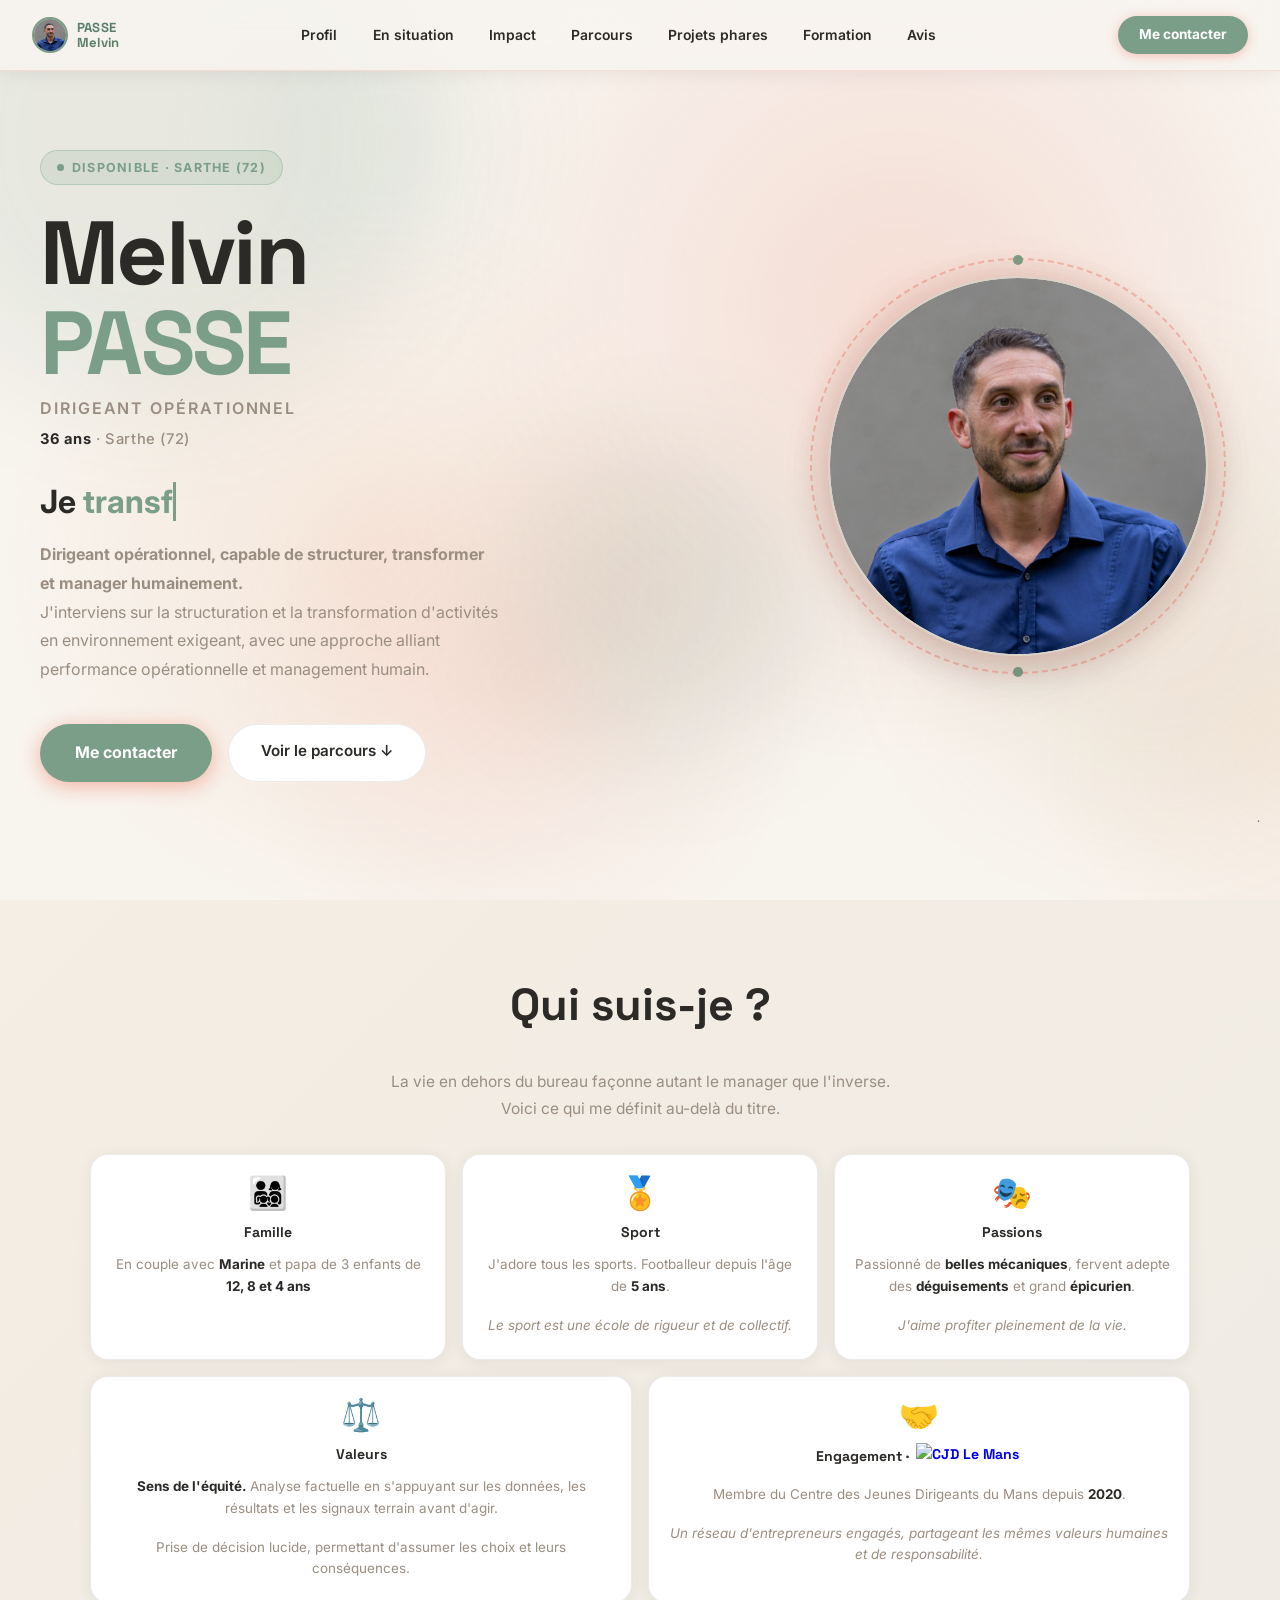
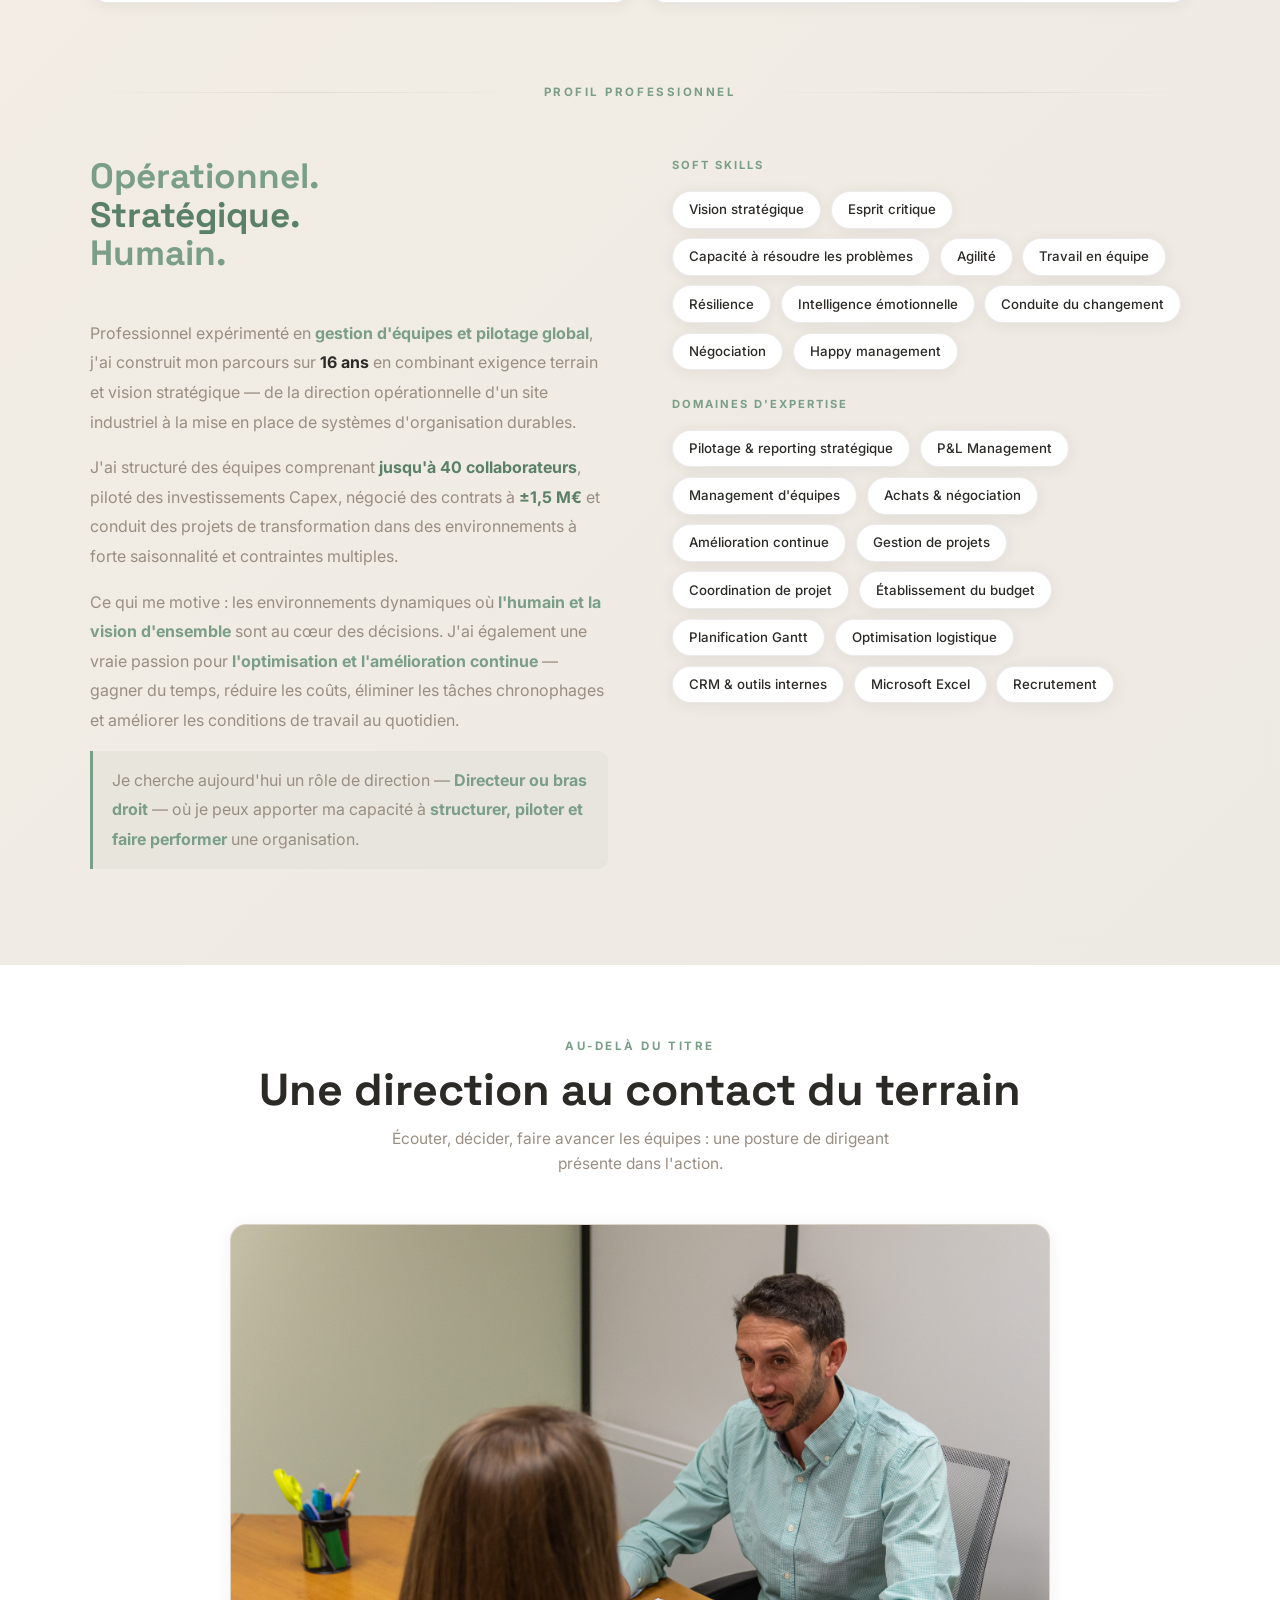
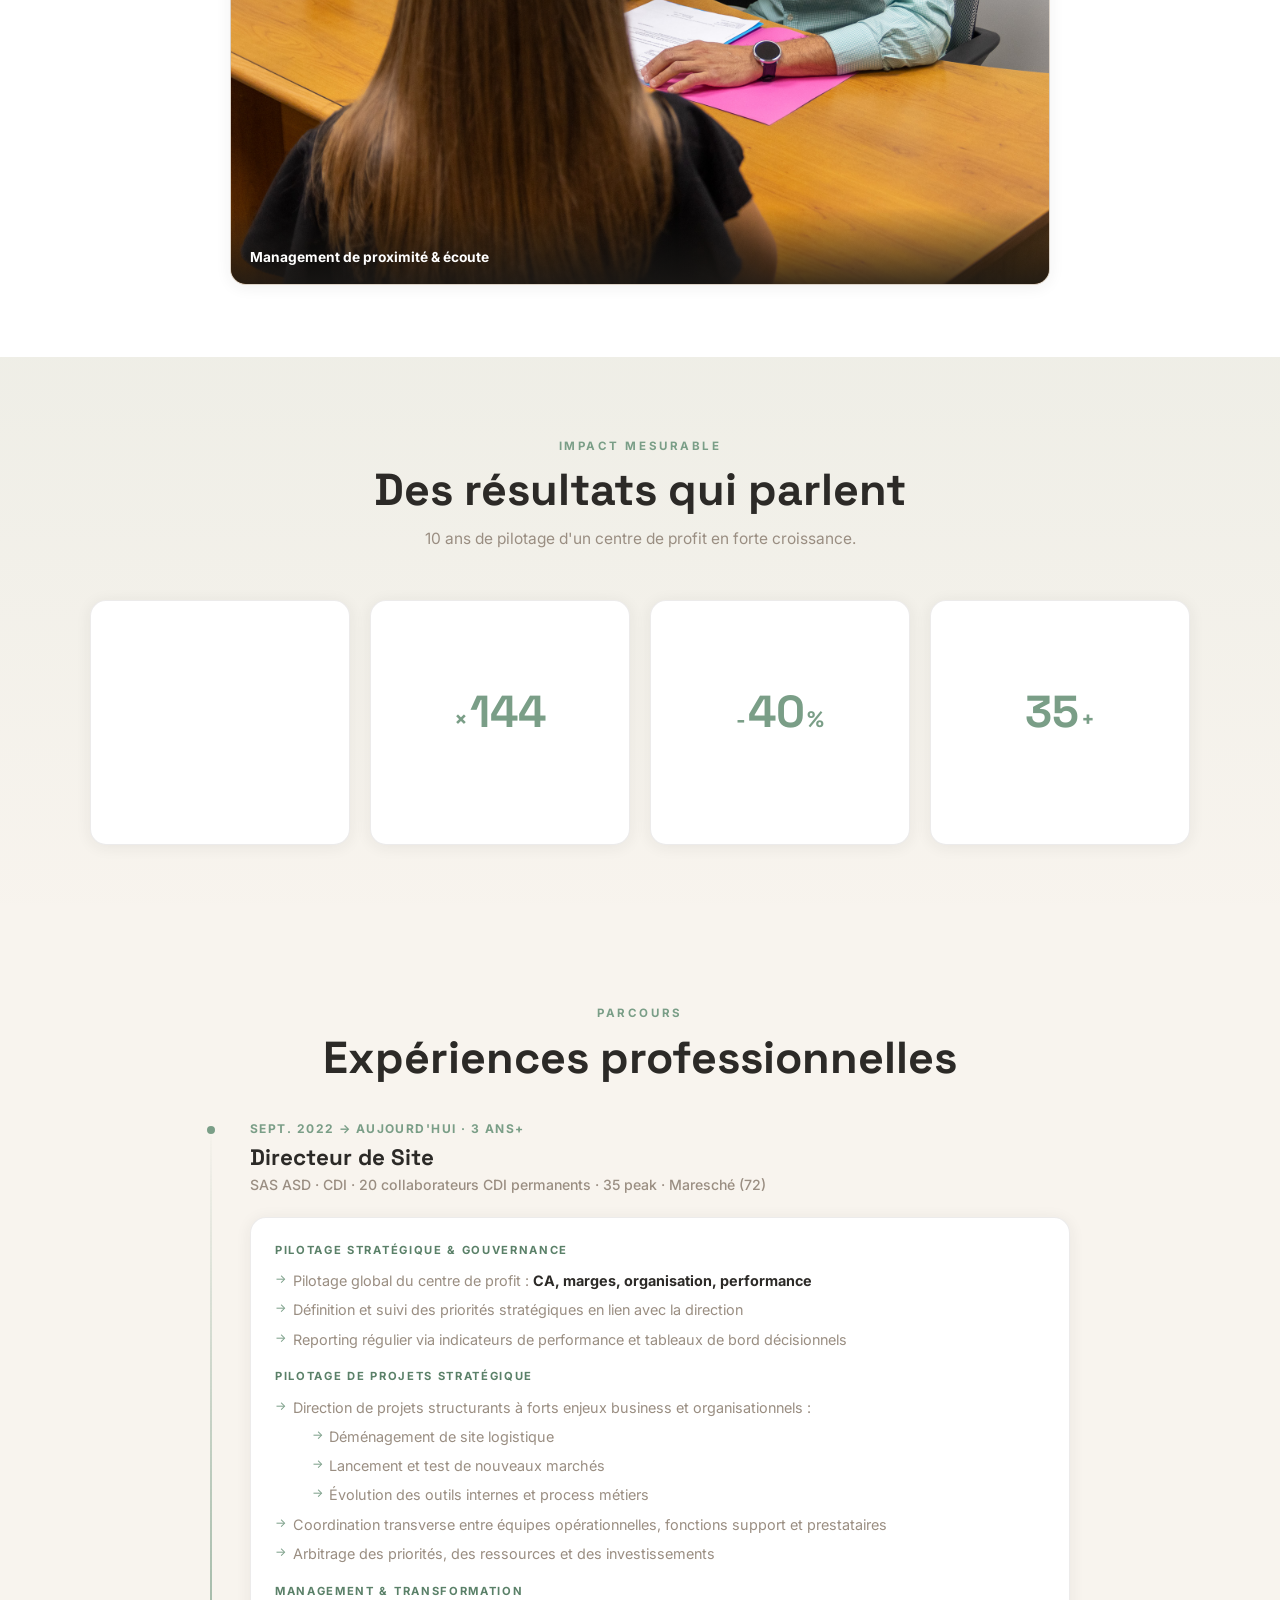
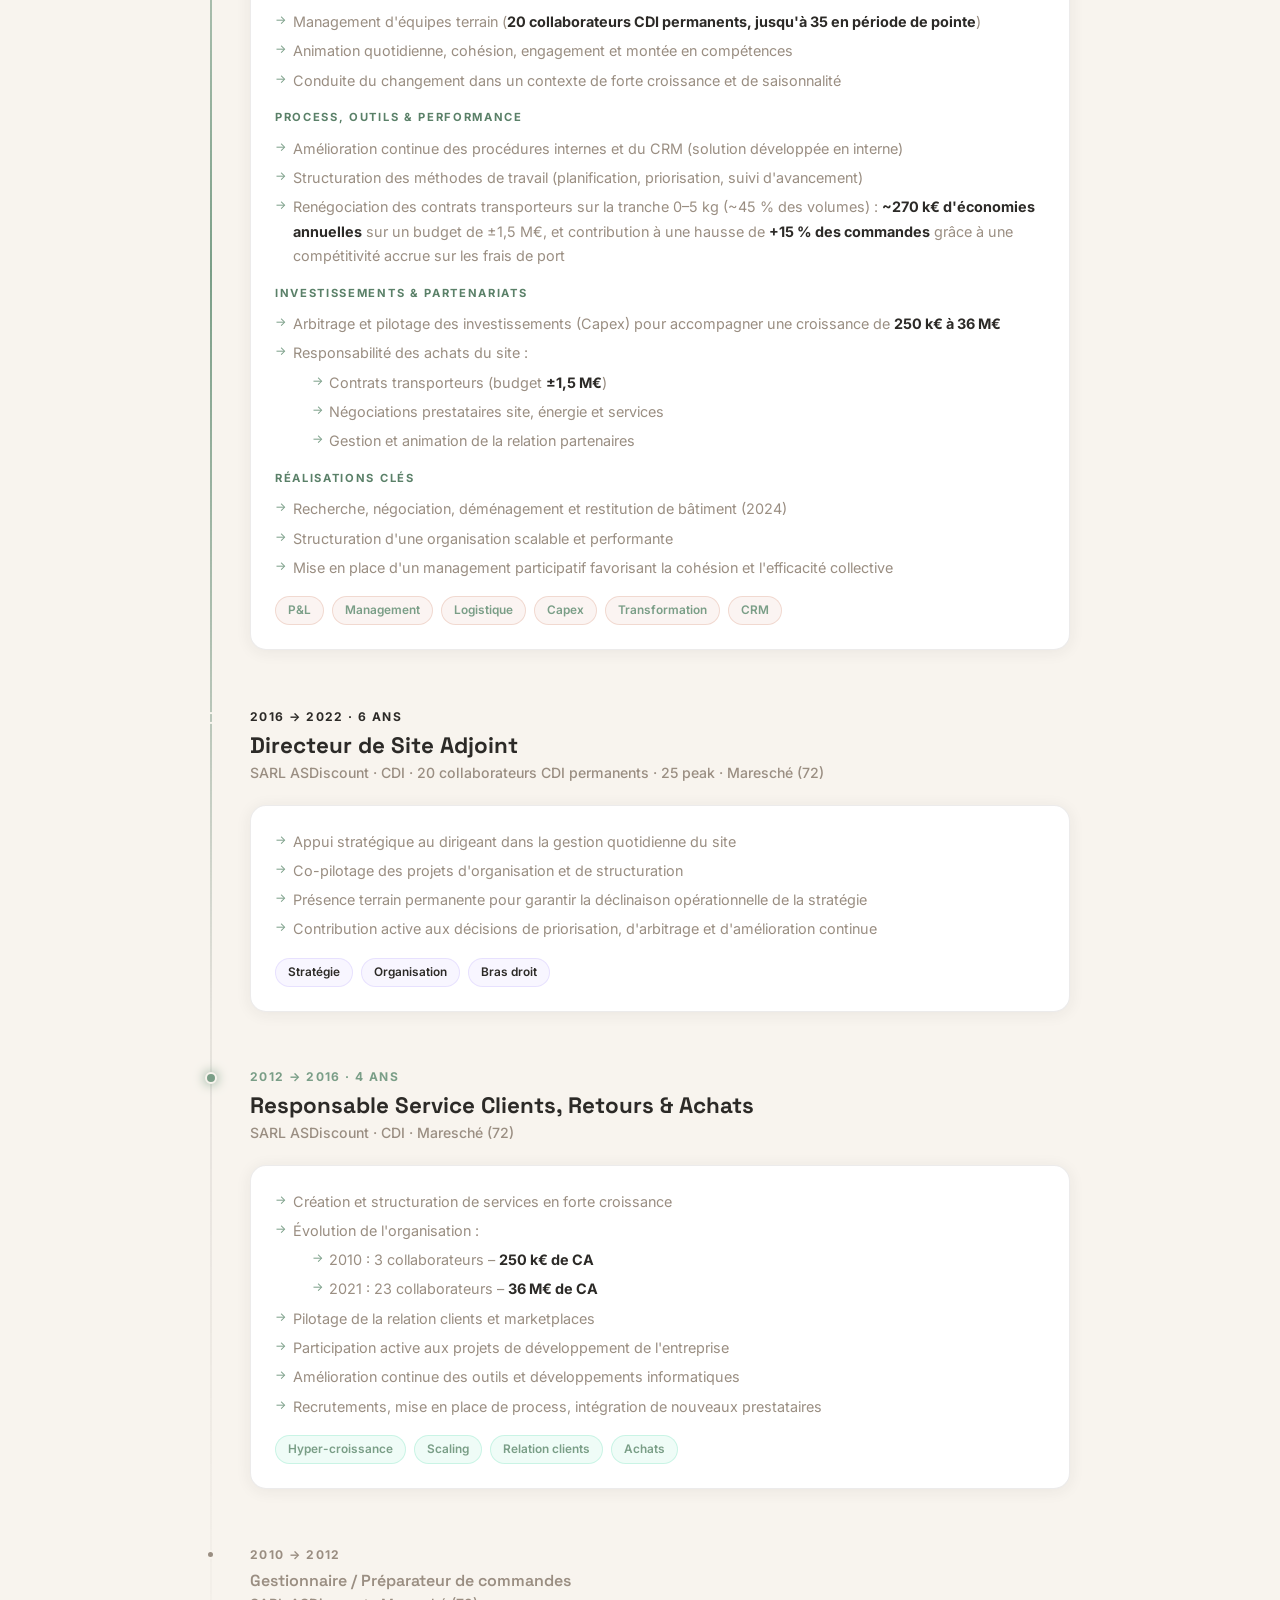
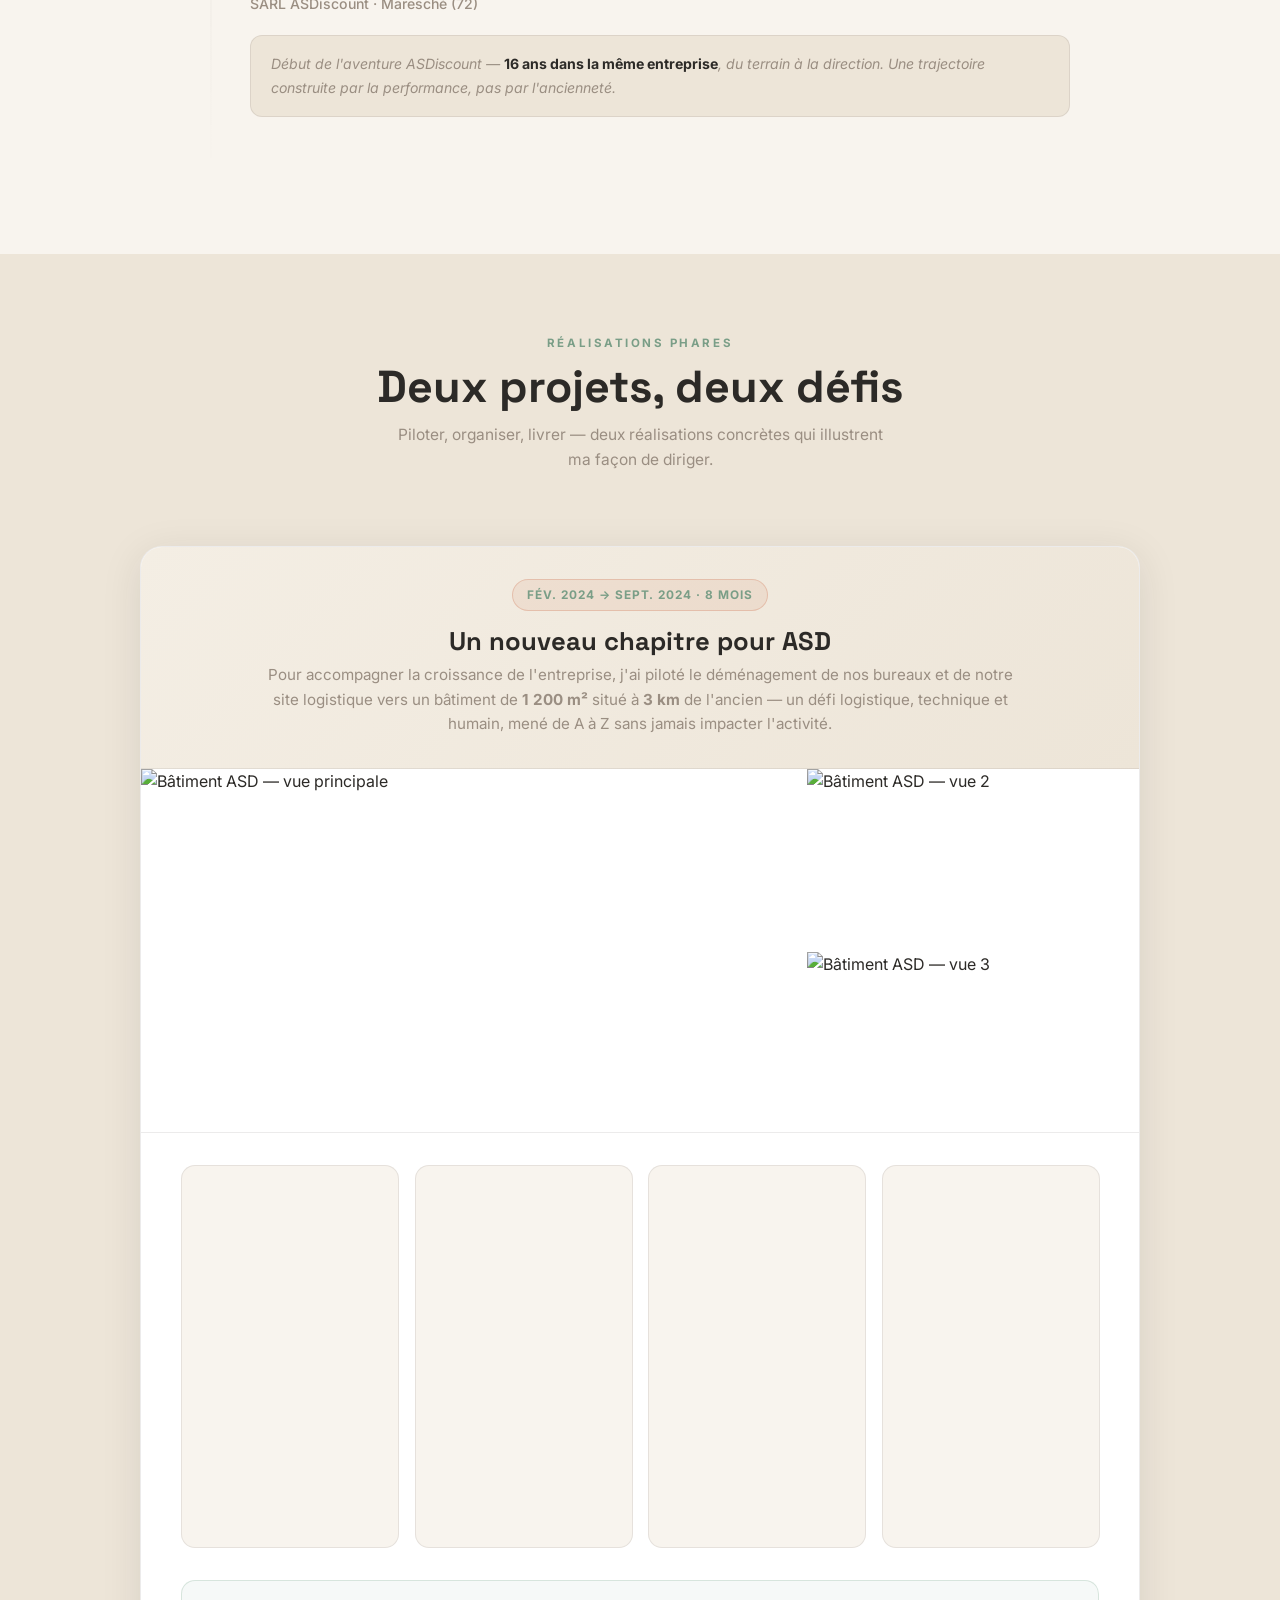
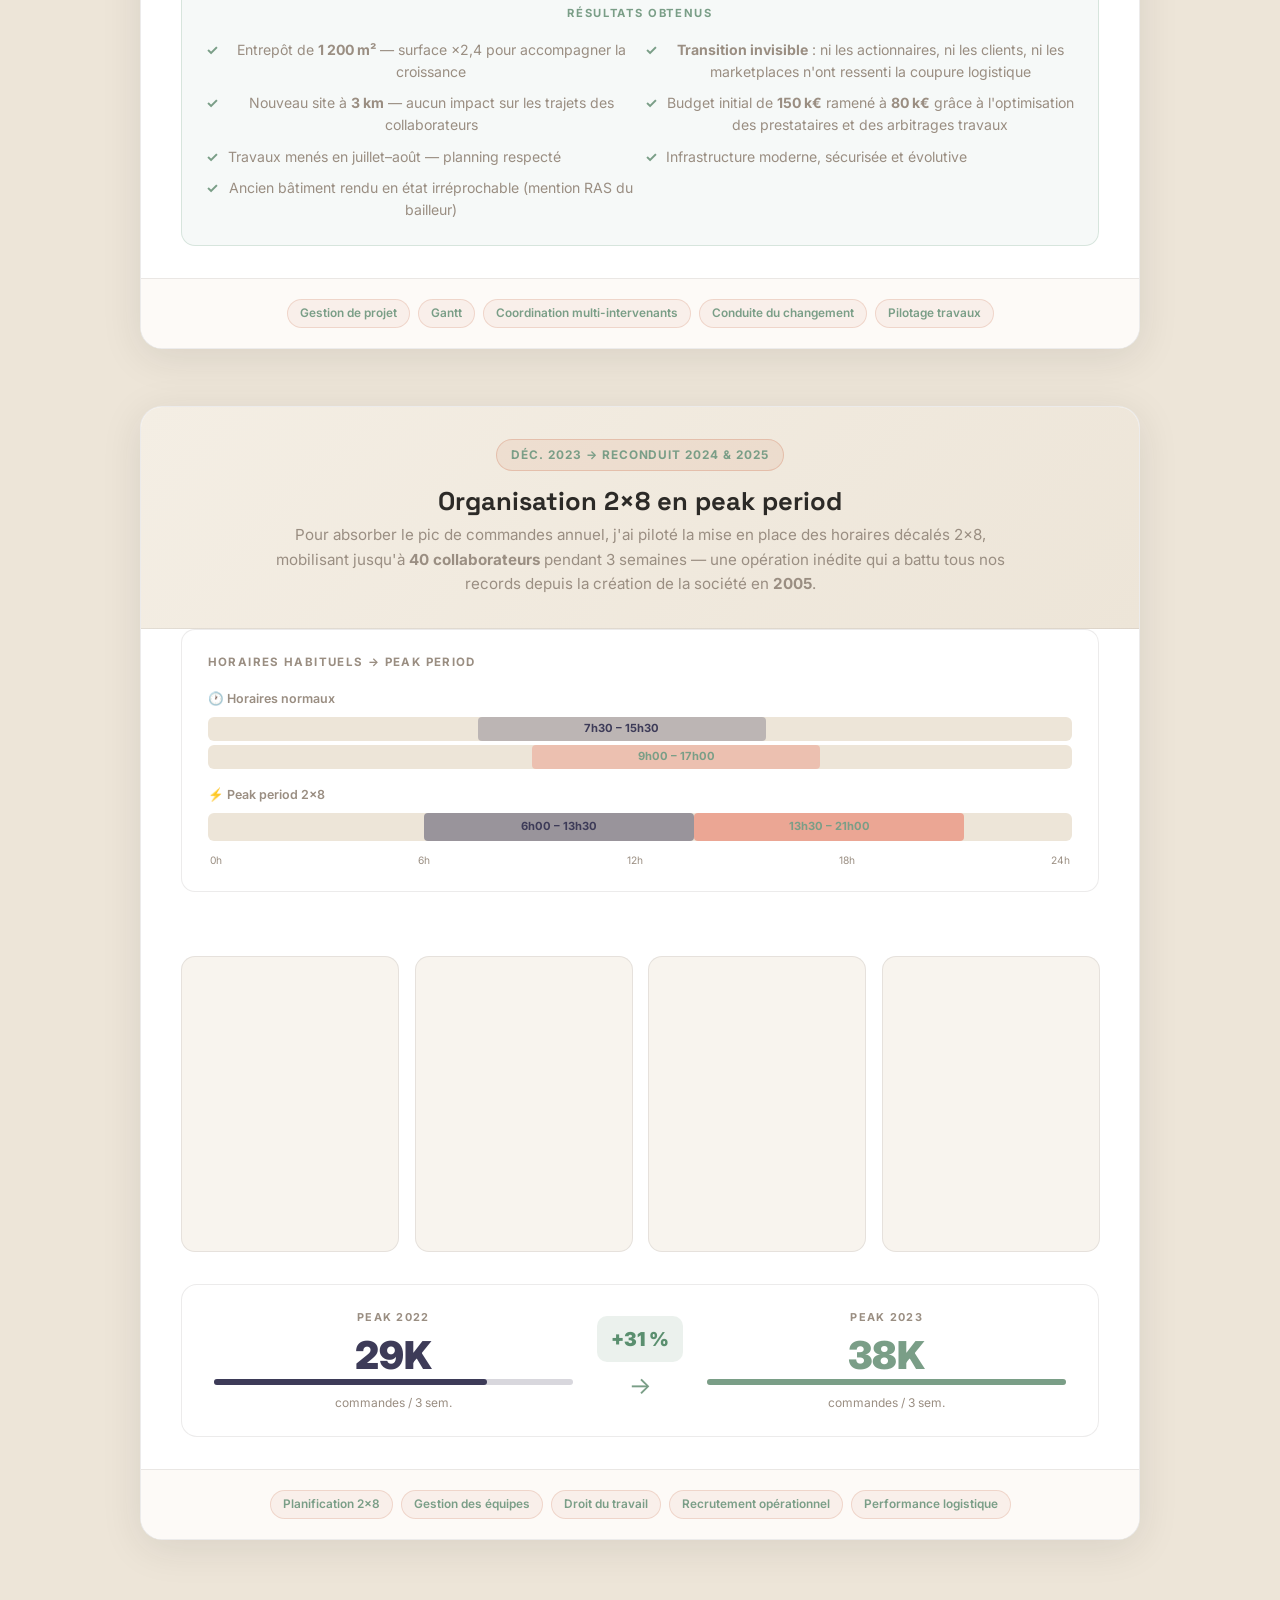
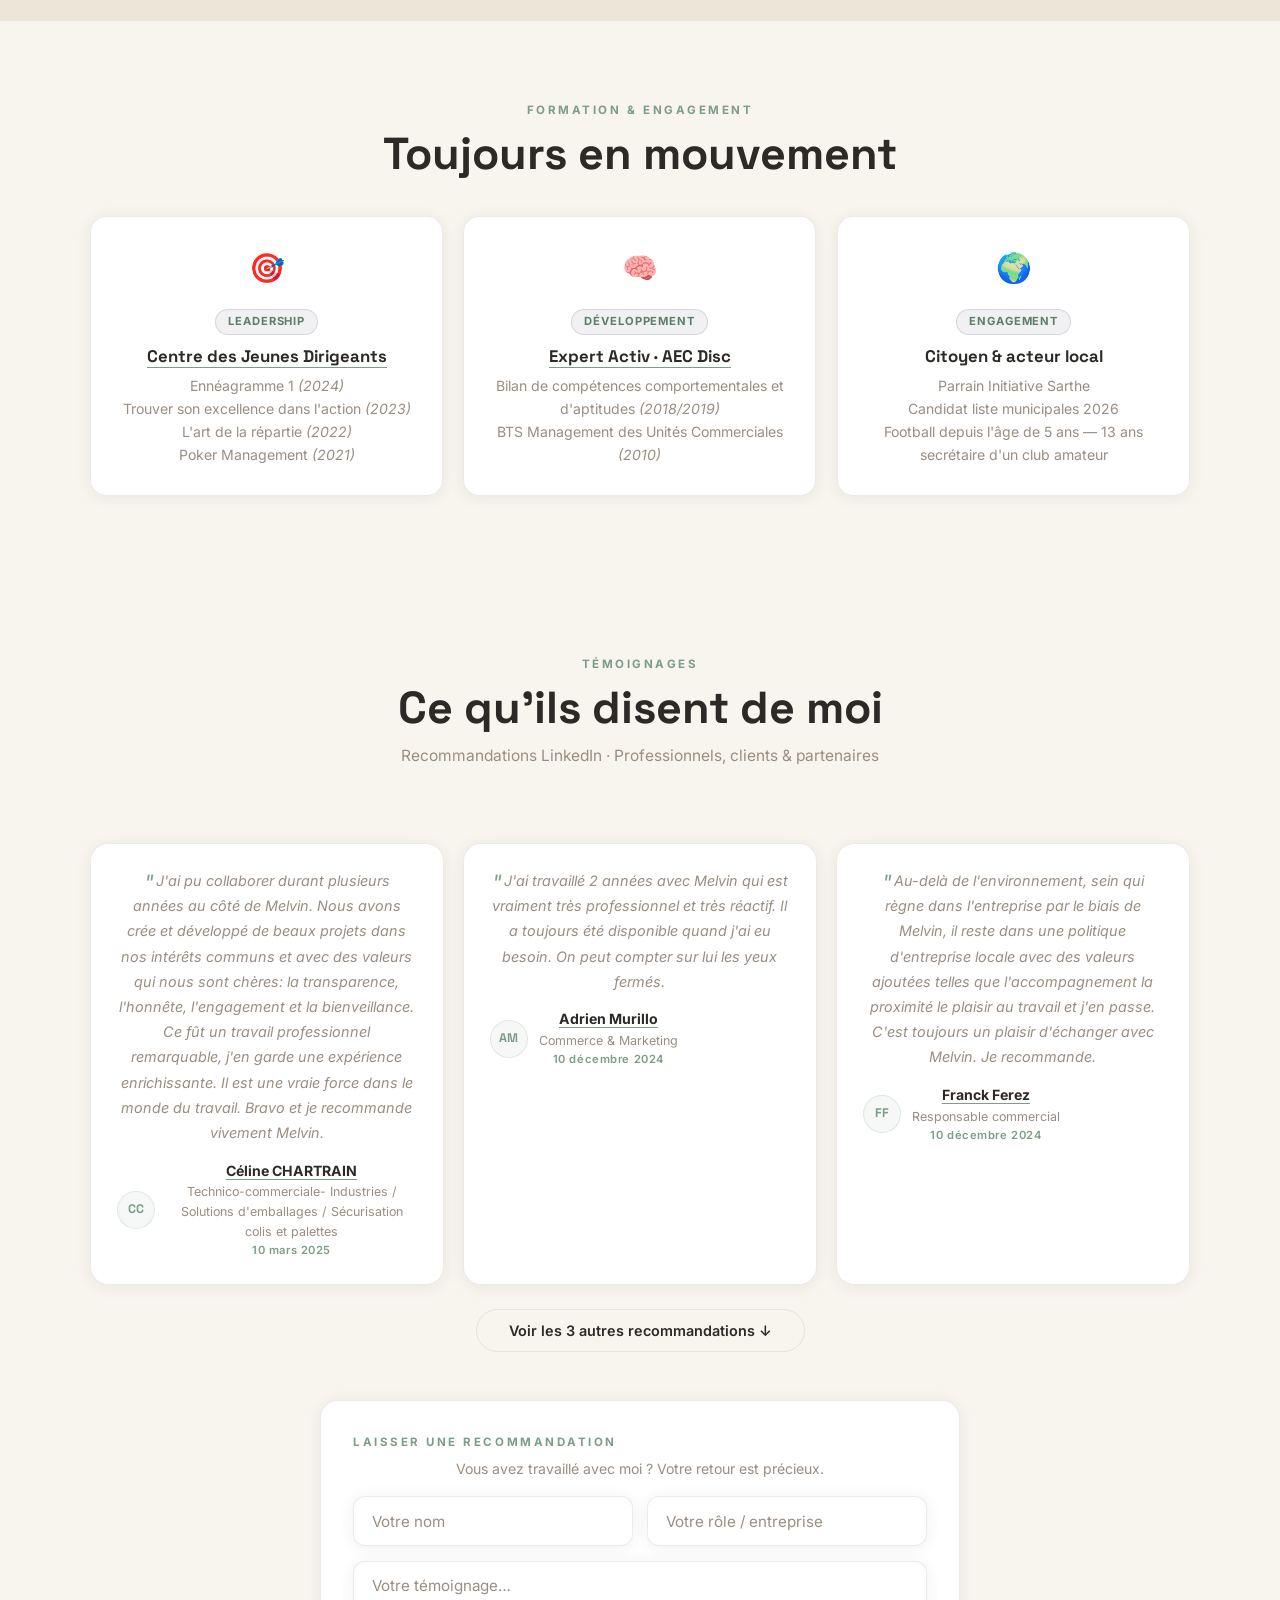
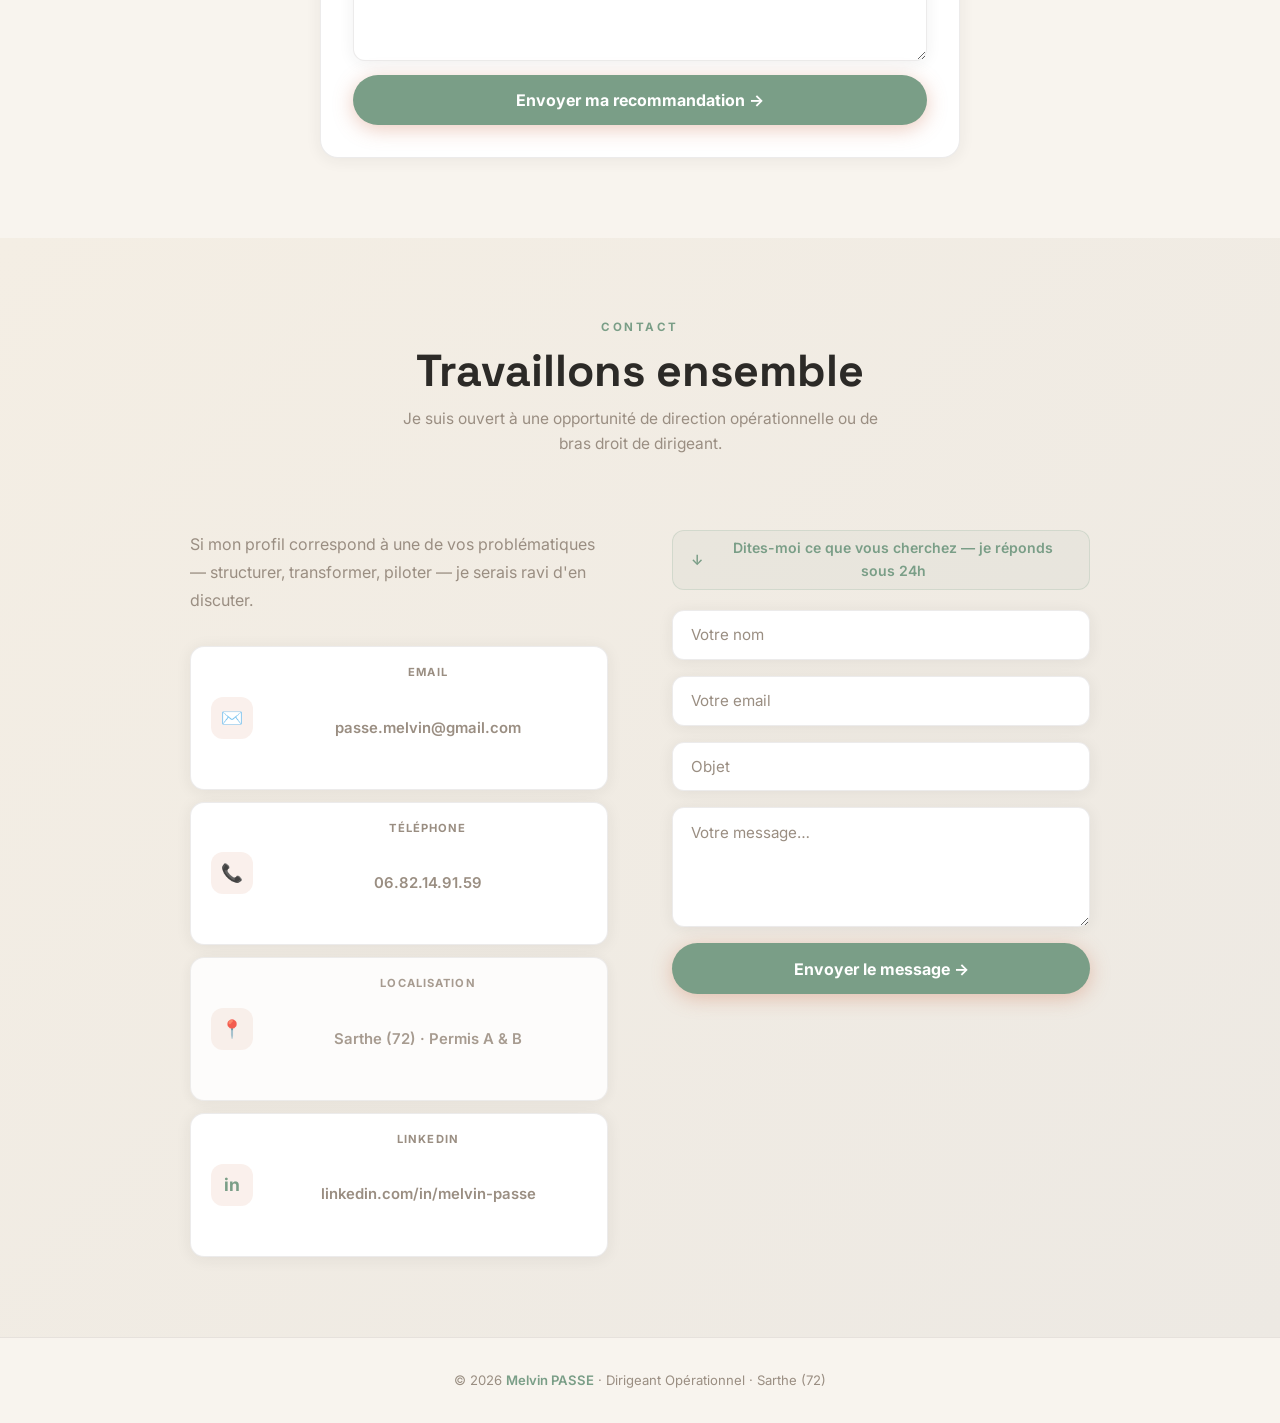
==== index.html @ 2b7ba3fc "Affine l'alignement et allège les photos du CV" ====
<!DOCTYPE html>
<html lang="fr">
<head>
  <meta charset="UTF-8" />
  <meta name="viewport" content="width=device-width, initial-scale=1.0" />
  <title>Melvin PASSE · Dirigeant Opérationnel</title>
  <meta name="description" content="Dirigeant opérationnel et stratégique — Pilotage, transformation, management humain." />
  <meta property="og:title" content="Melvin PASSE · Dirigeant Opérationnel" />
  <meta property="og:description" content="Dirigeant opérationnel et stratégique — Pilotage, transformation, management humain." />
  <meta property="og:image" content="https://sarthe72.github.io/melvinpasse/og-image.png" />
  <meta property="og:url" content="https://sarthe72.github.io/melvinpasse/" />
  <meta property="og:type" content="website" />
  <meta name="twitter:card" content="summary_large_image" />
  <meta name="twitter:image" content="https://sarthe72.github.io/melvinpasse/og-image.png" />
  <meta name="theme-color" content="#F8F4EE" />
  <link rel="canonical" href="https://sarthe72.github.io/melvinpasse/" />
  <link rel="preconnect" href="https://fonts.googleapis.com" />
  <link href="https://fonts.googleapis.com/css2?family=Inter:wght@300;400;500;600;700;800;900&family=Space+Grotesk:wght@500;600;700&display=swap" rel="stylesheet" />
  <style>
    *, *::before, *::after { box-sizing: border-box; margin: 0; padding: 0; }

    :root {
      --bg:       #F8F4EE;
      --surface:  #FFFFFF;
      --surface2: #EDE5D8;
      --border:   rgba(44,42,39,0.09);
      --accent:   #7A9E87;
      --accent2:  #5A8068;
      --green:    #7A9E87;
      --amber:    #C4A882;
      --coral-bg: rgba(122,158,135,.07);
      --coral-border: rgba(122,158,135,.2);
      --text:     #2C2A27;
      --muted:    #9A8E82;
      --radius:   16px;
      --shadow:   0 2px 16px rgba(44,42,39,0.07);
      --shadow-lg:0 8px 40px rgba(44,42,39,0.10);
    }

    html { scroll-behavior: smooth; }

    @media (prefers-reduced-motion: reduce) {
      html { scroll-behavior: auto; }
      *, *::before, *::after { animation-duration: .01ms !important; animation-iteration-count: 1 !important; transition-duration: .01ms !important; }
    }

    body {
      background: var(--bg);
      color: var(--text);
      font-family: 'Inter', sans-serif;
      font-size: 16px;
      line-height: 1.6;
      overflow-x: hidden;
    }

    h1, h2, h3, h4 { font-family: 'Space Grotesk', sans-serif; line-height: 1.1; }

    /* ─── NAV ─────────────────────────────────────────────────────── */
    nav {
      position: fixed; top: 0; left: 0; right: 0; z-index: 100;
      padding: 1rem 2rem;
      display: flex; align-items: center; justify-content: space-between;
      background: rgba(247,244,239,.88);
      backdrop-filter: blur(20px);
      border-bottom: 1px solid rgba(232,97,74,.15);
      box-shadow: 0 2px 20px rgba(28,20,12,.07);
      transition: all .3s;
    }
    nav.scrolled {
      background: rgba(247,244,239,.97);
      border-bottom-color: var(--border);
      box-shadow: 0 2px 24px rgba(28,20,12,.1);
    }
    .nav-logo {
      display: flex; align-items: center; gap: .55rem;
      text-decoration: none;
    }
    .nav-logo-avatar {
      width: 36px; height: 36px; border-radius: 50%;
      object-fit: cover; object-position: center 20%;
      border: 2px solid var(--accent);
      flex-shrink: 0;
    }
    .nav-logo-name {
      font-family: 'Space Grotesk', sans-serif;
      font-size: .82rem; font-weight: 700; line-height: 1.15;
      color: var(--accent2); letter-spacing: .02em;
    }
    .nav-links { display: flex; gap: 2.2rem; list-style: none; }
    .nav-links a {
      color: var(--text); text-decoration: none; font-size: .87rem;
      font-weight: 600; transition: color .2s;
      position: relative; padding-bottom: 4px;
    }
    .nav-links a::after {
      content: ''; position: absolute; bottom: -1px; left: 0; right: 0;
      height: 2px; background: var(--accent); border-radius: 2px;
      transform: scaleX(0); transform-origin: center;
      transition: transform .25s cubic-bezier(.4,0,.2,1);
    }
    .nav-links a:hover::after, .nav-links a.active::after { transform: scaleX(1); }
    .nav-links a:hover, .nav-links a.active { color: var(--accent); }
    .nav-cta {
      background: var(--accent); color: #fff;
      padding: .5rem 1.3rem; border-radius: 99px;
      font-weight: 700; font-size: .85rem; text-decoration: none;
      transition: background .2s, transform .2s, box-shadow .2s;
      box-shadow: 0 2px 12px rgba(232,97,74,.35);
    }
    .nav-cta:hover { background: #C8392B; transform: translateY(-2px); box-shadow: 0 6px 20px rgba(232,97,74,.45); }

    /* ─── HERO ────────────────────────────────────────────────────── */
    #hero {
      min-height: 100vh;
      display: flex; align-items: center;
      position: relative; overflow: hidden;
      padding: 7rem 2rem 5rem;
    }

    .bg-grid { display: none; }

    .bg-glow-1 {
      position: absolute; width: 700px; height: 700px; border-radius: 50%;
      background: radial-gradient(circle, rgba(122,158,135,.12) 0%, transparent 65%);
      top: -150px; right: -180px; z-index: 0;
      animation: float 10s ease-in-out infinite;
    }
    .bg-glow-2 {
      position: absolute; width: 500px; height: 500px; border-radius: 50%;
      background: radial-gradient(circle, rgba(196,168,130,.10) 0%, transparent 65%);
      bottom: -100px; left: -100px; z-index: 0;
      animation: float 13s ease-in-out infinite reverse;
    }

    @keyframes float {
      0%, 100% { transform: translateY(0) scale(1); }
      50% { transform: translateY(-25px) scale(1.02); }
    }

    .hero-inner {
      position: relative; z-index: 1;
      max-width: 1200px; margin: 0 auto; width: 100%;
      display: grid; grid-template-columns: 1.4fr .9fr;
      gap: 4rem; align-items: center;
    }

    .hero-badge {
      display: inline-flex; align-items: center; gap: .5rem;
      background: rgba(90,143,111,.12); border: 1px solid rgba(90,143,111,.25);
      color: var(--green); padding: .4rem 1rem; border-radius: 99px;
      font-size: .78rem; font-weight: 700; letter-spacing: .1em;
      text-transform: uppercase; margin-bottom: 1.5rem;
    }
    .hero-badge::before {
      content: ''; width: 7px; height: 7px; border-radius: 50%;
      background: var(--green); animation: pulse 2s infinite;
    }
    @keyframes pulse {
      0%, 100% { opacity: 1; transform: scale(1); }
      50% { opacity: .4; transform: scale(1.4); }
    }

    .hero-name {
      font-size: clamp(3.5rem, 7vw, 6rem);
      font-weight: 900; letter-spacing: -.03em;
      line-height: 1; margin-bottom: .5rem; color: var(--text);
    }
    .hero-name .accent { color: var(--accent); }

    .hero-role {
      font-size: 1rem; font-weight: 600;
      color: var(--muted); letter-spacing: .12em; text-transform: uppercase;
      margin-bottom: .4rem;
    }
    .hero-sub {
      font-size: .92rem; color: var(--muted); font-weight: 500;
      margin-bottom: 1.5rem; letter-spacing: .04em;
    }
    .hero-sub strong { color: var(--text); font-weight: 700; }

    .hero-typewriter {
      font-size: clamp(1.4rem, 3vw, 2rem);
      font-weight: 700; color: var(--text);
      margin-bottom: 1.5rem; height: 2.5rem;
    }
    .tw-word {
      color: var(--accent);
      border-right: 3px solid var(--accent);
      animation: blink .7s step-end infinite;
    }
    @keyframes blink { 50% { border-color: transparent; } }

    .hero-desc {
      color: var(--muted); font-size: 1rem; line-height: 1.8;
      max-width: 460px; margin-bottom: 2.5rem;
    }

    .hero-ctas { display: flex; gap: 1rem; flex-wrap: wrap; }
    .btn-primary {
      background: var(--accent); color: #fff;
      padding: 1rem 2.2rem; border-radius: 99px;
      font-weight: 700; font-size: 1rem; text-decoration: none;
      transition: transform .2s, box-shadow .2s;
      display: inline-flex; align-items: center; gap: .5rem;
      box-shadow: 0 4px 20px rgba(232,97,74,.45);
      animation: pulse-cta 2.8s ease-in-out infinite;
    }
    .btn-primary:hover { transform: translateY(-2px); box-shadow: 0 10px 32px rgba(232,97,74,.55); animation: none; }
    @keyframes pulse-cta {
      0%, 100% { box-shadow: 0 4px 20px rgba(232,97,74,.45); }
      50%       { box-shadow: 0 6px 32px rgba(232,97,74,.75), 0 0 0 6px rgba(232,97,74,.12); }
    }
    .btn-ghost {
      color: var(--text); border: 1.5px solid var(--border);
      padding: .9rem 2rem; border-radius: 99px;
      font-weight: 600; font-size: .95rem; text-decoration: none;
      transition: background .2s, border-color .2s;
      display: inline-block; background: var(--surface);
    }
    .btn-ghost:hover { border-color: var(--accent); color: var(--accent); }

    /* Avatar */
    .hero-visual {
      display: flex; align-items: center; justify-content: center;
      position: relative;
    }
    .avatar-wrap { position: relative; width: 380px; height: 380px; }

    /* Anneau décoratif pointillé qui tourne lentement */
    .avatar-deco-ring {
      position: absolute; inset: -18px; border-radius: 50%;
      border: 2px dashed rgba(232,97,74,.35);
      animation: slow-spin 18s linear infinite;
      pointer-events: none;
    }
    @keyframes slow-spin { to { transform: rotate(360deg); } }
    /* Points accentués sur l'anneau */
    .avatar-deco-ring::before, .avatar-deco-ring::after {
      content: ''; position: absolute; width: 10px; height: 10px;
      border-radius: 50%; background: var(--accent);
    }
    .avatar-deco-ring::before { top: -5px; left: 50%; transform: translateX(-50%); }
    .avatar-deco-ring::after  { bottom: -5px; left: 50%; transform: translateX(-50%); }
    /* Halo doux */
    .avatar-halo {
      position: absolute; inset: 0; border-radius: 50%;
      box-shadow: 0 0 40px rgba(232,97,74,.22), 0 16px 50px rgba(28,20,12,.12);
      pointer-events: none;
    }

    .avatar {
      width: 100%; height: 100%; border-radius: 50%;
      background: linear-gradient(135deg, var(--surface2) 0%, #EDE5D8 100%);
      border: 2px solid var(--border);
      display: flex; align-items: center; justify-content: center;
      font-family: 'Space Grotesk', sans-serif;
      font-size: 5rem; font-weight: 700; color: var(--accent);
      letter-spacing: -.05em;
      box-shadow: var(--shadow-lg);
      overflow: hidden;
    }
    .avatar img { width: 100%; height: 100%; object-fit: cover; object-position: center 20%; border-radius: 50%; }

    /* ─── PHOTOS PROFESSIONNELLES ─────────────────────────────────── */
    #situation { padding: 4.5rem 2rem; background: var(--surface); }
    .situation-grid { max-width: 820px; margin: 0 auto; }
    .situation-card { position: relative; min-height: 360px; overflow: hidden; border-radius: var(--radius); background: var(--surface2); box-shadow: var(--shadow); border: 1px solid var(--border); }
    .situation-card img { width: 100%; height: 100%; min-height: 360px; display: block; object-fit: cover; transition: transform .5s ease; }
    .situation-card:first-child img { object-position: center 35%; }
    .situation-card:hover img { transform: scale(1.04); }
    .situation-caption { position: absolute; left: 0; right: 0; bottom: 0; padding: 2.4rem 1.2rem 1rem; color: #fff; font-size: .86rem; font-weight: 700; background: linear-gradient(transparent, rgba(27,25,23,.82)); }

    /* ─── GLOBALS SECTIONS ────────────────────────────────────────── */
    .section-wrap { max-width: 1100px; margin: 0 auto; }

    .section-label {
      text-align: center; font-size: .72rem; font-weight: 700;
      letter-spacing: .22em; text-transform: uppercase; color: var(--accent);
      margin-bottom: .6rem;
    }
    .section-title {
      text-align: center; font-size: clamp(1.9rem, 4vw, 2.8rem);
      font-weight: 800; margin-bottom: .75rem; color: var(--text);
    }
    .section-sub {
      text-align: center; color: var(--muted); max-width: 500px;
      margin: 0 auto 3rem; font-size: .97rem;
    }

    /* Alignement homogène des contenus dans les cartes */
    .perso-card,
    .metric-card,
    .phase-card,
    .formation-card,
    .reco-card,
    .reco-form-wrap,
    .contact-link,
    .contact-form-wrap,
    .projet-header,
    .projet-body,
    .result-item {
      text-align: center;
    }
    .contact-link .info { flex: 1; text-align: center; }
    .projet-header-left { width: 100%; text-align: center; }
    .skills-tags, .projet-footer { justify-content: center; }

    /* ─── METRICS ─────────────────────────────────────────────────── */
    #impact {
      padding: 5rem 2rem;
      background: linear-gradient(180deg, rgba(90,143,111,.06) 0%, transparent 100%);
    }

    .metrics-grid {
      display: grid; grid-template-columns: repeat(4, 1fr);
      gap: 1.25rem; max-width: 1100px; margin: 0 auto;
    }
    .metric-card {
      background: var(--surface); border: 1px solid var(--border);
      border-radius: var(--radius); padding: 2rem 1.5rem;
      text-align: center; box-shadow: var(--shadow);
      transition: transform .3s, box-shadow .3s;
    }
    /* metric-card hover géré par tilt JS */
    .metric-icon { font-size: 1.6rem; margin-bottom: 1rem; display: block; }
    .metric-value {
      font-family: 'Space Grotesk', sans-serif;
      font-size: 2.8rem; font-weight: 800; line-height: 1;
      color: var(--accent);
      display: flex; align-items: baseline; justify-content: center; gap: .1rem;
    }
    .metric-value .unit { font-size: 1.4rem; font-weight: 700; }
    .metric-value .prefix { font-size: 1.4rem; font-weight: 700; }
    .metric-label { color: var(--muted); font-size: .85rem; margin-top: .75rem; font-weight: 500; }

    /* ─── PROFIL ──────────────────────────────────────────────────── */
    #profil { padding: 5rem 2rem; background: linear-gradient(135deg, #F4EEE4 0%, #EDE9E3 100%); }
    .profil-inner {
      max-width: 1100px; margin: 0 auto;
      display: grid; grid-template-columns: 1fr 1fr; gap: 4rem; align-items: start;
    }
    .profil-text h2 { font-size: 2.2rem; margin-bottom: 1.25rem; font-weight: 800; }
    .profil-text p { color: var(--muted); line-height: 1.85; margin-bottom: 1rem; }
    .profil-text p strong { color: var(--text); }

    /* ─── Chapitre perso dynamique ───────────────────────────────── */
    .perso-chapter {
      max-width: 1100px; margin: 0 auto 5rem;
    }
    .perso-chapter-intro {
      text-align: center; color: var(--muted); font-size: .97rem;
      line-height: 1.7; max-width: 620px; margin: 0 auto 2rem;
    }
    .perso-cards {
      display: grid; grid-template-columns: repeat(6, 1fr); gap: 1rem;
    }
    .perso-card {
      background: var(--surface); border: 1px solid var(--border);
      border-radius: 18px; padding: 1.4rem 1.2rem;
      display: flex; flex-direction: column; gap: .7rem;
      box-shadow: var(--shadow);
      transition: transform .25s, box-shadow .25s, border-color .25s;
      opacity: 0; transform: perspective(700px) rotateX(-14deg) translateY(18px);
    }
    .perso-card.visible { opacity: 1; transform: perspective(700px) rotateX(0deg) translateY(0); }
    .perso-card:hover {
      transform: translateY(-4px);
      box-shadow: var(--shadow-lg);
      border-color: var(--coral-border);
    }
    .perso-card-icon {
      font-size: 2rem; line-height: 1;
    }
    .perso-card-title {
      font-family: 'Space Grotesk', sans-serif;
      font-size: .88rem; font-weight: 700; color: var(--text);
    }
    .perso-card-text {
      font-size: .84rem; color: var(--muted); line-height: 1.6;
    }
    .perso-card-text strong { color: var(--text); }
    .perso-card-accent {
      display: inline-block; margin-top: .2rem;
      font-size: .75rem; font-weight: 700; color: var(--accent);
      letter-spacing: .06em;
    }
    .cjd-logo {
      height: 30px; width: auto; vertical-align: middle;
      display: inline-block; margin: 0 3px;
    }
    @media (max-width: 900px) { .perso-cards { grid-template-columns: repeat(2, 1fr); } }
    @media (max-width: 500px)  { .perso-cards { grid-template-columns: 1fr; } }

    .skills-title {
      font-size: .7rem; font-weight: 700;
      letter-spacing: .18em; text-transform: uppercase;
      color: var(--accent); margin-bottom: 1rem;
    }
    .skills-tags { display: flex; flex-wrap: wrap; gap: .6rem; justify-content: flex-start; }
    .skill-tag {
      background: var(--surface); border: 1px solid var(--border);
      padding: .45rem 1rem; border-radius: 99px;
      font-size: .83rem; font-weight: 500; color: var(--text);
      transition: all .2s; box-shadow: var(--shadow);
    }
    /* skill-tag pas cliquable, pas de hover */

    /* ─── EXPERIENCES ─────────────────────────────────────────────── */
    #experiences { padding: 5rem 2rem; }
    .timeline { max-width: 860px; margin: 0 auto; position: relative; }
    .timeline::before {
      content: ''; position: absolute;
      left: 0; top: 0; bottom: 0; width: 2px;
      background: linear-gradient(to bottom, transparent, var(--accent), var(--border), transparent);
      border-radius: 2px;
    }
    .exp-item {
      padding-left: 2.5rem; padding-bottom: 3.5rem; position: relative;
      opacity: 0; transform: perspective(700px) rotateX(-12deg) translateY(24px); transition: opacity .6s, transform .6s cubic-bezier(.22,.61,.36,1);
    }
    .exp-item.visible { opacity: 1; transform: perspective(700px) rotateX(0deg) translateY(0); }
    .exp-dot {
      position: absolute; left: -5px; top: 5px;
      width: 12px; height: 12px; border-radius: 50%;
      background: var(--accent); border: 2px solid var(--bg);
    }
    .exp-period {
      font-size: .75rem; font-weight: 700; color: var(--accent);
      letter-spacing: .12em; text-transform: uppercase; margin-bottom: .5rem;
    }
    .exp-role { font-size: 1.4rem; font-weight: 800; margin-bottom: .2rem; }
    .exp-company { color: var(--muted); font-size: .88rem; margin-bottom: 1.25rem; font-weight: 500; }
    .exp-card {
      background: var(--surface); border: 1px solid var(--border);
      border-radius: var(--radius); padding: 1.5rem; box-shadow: var(--shadow);
    }
    .exp-section { margin-bottom: 1rem; }
    .exp-section:last-child { margin-bottom: 0; }
    .exp-section-title {
      font-size: .7rem; font-weight: 700;
      letter-spacing: .15em; text-transform: uppercase;
      color: var(--accent2); margin-bottom: .6rem;
    }
    .exp-list { list-style: none; }
    .exp-list li {
      color: var(--muted); font-size: .9rem; line-height: 1.7;
      padding-left: 1.1rem; position: relative; margin-bottom: .3rem;
    }
    .exp-list li::before {
      content: '→'; position: absolute; left: 0;
      color: var(--accent); font-size: .75rem;
    }
    .exp-list li strong { color: var(--text); }
    .exp-tags { display: flex; gap: .5rem; flex-wrap: wrap; margin-top: 1rem; }
    .exp-tag {
      background: rgba(201,106,69,.07); border: 1px solid rgba(201,106,69,.2);
      color: var(--accent); padding: .25rem .75rem;
      border-radius: 99px; font-size: .74rem; font-weight: 600;
    }

    /* ─── ORIGIN NOTE ────────────────────────────────────────────── */
    .origin-note {
      background: var(--surface2); border: 1px solid var(--border);
      border-radius: 12px; padding: 1rem 1.25rem;
      color: var(--muted); font-size: .88rem; line-height: 1.7;
      font-style: italic;
    }
    .origin-note strong { color: var(--text); font-style: normal; }

    /* ─── PROJET PHARE ────────────────────────────────────────────── */
    #projet { padding: 5rem 2rem; background: var(--surface2); }
    .projet-card {
      max-width: 1000px; margin: 0 auto;
      background: var(--surface); border: 1px solid var(--border);
      border-radius: 22px; overflow: hidden;
      box-shadow: var(--shadow-lg);
      opacity: 0; transform: perspective(700px) rotateX(-14deg) translateY(24px); transition: opacity .7s, transform .7s cubic-bezier(.22,.61,.36,1);
    }
    .projet-gallery {
      display: grid;
      grid-template-columns: 2fr 1fr;
      grid-template-rows: 180px 180px;
      gap: 3px;
      border-bottom: 1px solid var(--border);
    }
    .projet-gallery-main {
      grid-row: 1 / 3;
      overflow: hidden; cursor: zoom-in;
    }
    .projet-gallery-thumb {
      overflow: hidden; cursor: zoom-in;
    }
    .projet-gallery img {
      width: 100%; height: 100%; object-fit: cover; display: block;
      transition: transform .5s ease;
    }
    .projet-gallery-main:hover img,
    .projet-gallery-thumb:hover img { transform: scale(1.05); }

    /* ─── Lightbox ───────────────────────────────────────────────── */
    #lightbox {
      display: none; position: fixed; inset: 0; z-index: 999;
      background: rgba(0,0,0,.88); backdrop-filter: blur(6px);
      align-items: center; justify-content: center;
      cursor: zoom-out;
    }
    #lightbox.open { display: flex; }
    #lightbox img {
      max-width: 92vw; max-height: 88vh;
      border-radius: 12px; box-shadow: 0 20px 60px rgba(0,0,0,.5);
      object-fit: contain;
    }
    #lightbox-close {
      position: absolute; top: 1.2rem; right: 1.5rem;
      color: #fff; font-size: 2rem; line-height: 1;
      cursor: pointer; opacity: .7; transition: opacity .2s;
      background: none; border: none; font-family: inherit;
    }
    #lightbox-close:hover { opacity: 1; }

    @media (max-width: 600px) {
      .projet-gallery { grid-template-columns: 1fr; grid-template-rows: 220px 150px 150px; }
      .projet-gallery-main { grid-row: auto; }
    }
    .projet-card.visible { opacity: 1; transform: translateY(0); }
    .projet-header {
      background: linear-gradient(135deg, #F4EEE4 0%, #EDE5D8 100%);
      border-bottom: 1px solid var(--border);
      padding: 2rem 2.5rem;
      display: flex; align-items: center; justify-content: center;
      flex-wrap: wrap; gap: 1rem;
    }
    .projet-header-left { display: flex; flex-direction: column; align-items: center; width: 100%; }
    .projet-badge-period {
      display: inline-flex; align-items: center; gap: .5rem;
      background: rgba(201,106,69,.1); border: 1px solid rgba(201,106,69,.25);
      color: var(--accent); padding: .35rem .9rem; border-radius: 99px;
      font-size: .74rem; font-weight: 700; letter-spacing: .08em;
      text-transform: uppercase; margin: 0 auto 1rem;
    }
    .projet-title { font-size: 1.6rem; font-weight: 800; margin-bottom: .5rem; }
    .projet-subtitle { color: var(--muted); font-size: .95rem; max-width: 760px; line-height: 1.6; margin: 0 auto; text-align: center; }
    .projet-badge-company {
      background: rgba(61,59,88,.07); border: 1px solid rgba(61,59,88,.15);
      color: var(--accent2); padding: .4rem 1rem; border-radius: 99px;
      font-size: .78rem; font-weight: 600; white-space: nowrap; align-self: flex-start;
    }
    .projet-body { padding: 2rem 2.5rem; }
    .projet-phases {
      display: grid; grid-template-columns: repeat(4, 1fr);
      gap: 1rem; margin-bottom: 2rem;
    }
    .phase-card {
      background: var(--bg); border: 1px solid var(--border);
      border-radius: 14px; padding: 1.25rem 1rem; transition: border-color .2s, transform .2s;
    }
    /* phase-card hover géré par tilt JS */
    .phase-icon { font-size: 1.4rem; display: block; margin-bottom: .6rem; }
    .phase-title {
      font-size: .7rem; font-weight: 700;
      letter-spacing: .12em; text-transform: uppercase;
      color: var(--accent); margin-bottom: .6rem;
    }
    .phase-list { list-style: none; }
    .phase-list li {
      font-size: .82rem; color: var(--muted); line-height: 1.65;
      padding-left: .85rem; position: relative; margin-bottom: .25rem;
    }
    .phase-list li::before { content: '·'; position: absolute; left: 0; color: var(--accent); font-size: 1.1rem; line-height: 1; top: .1rem; }
    .projet-results {
      background: rgba(90,143,111,.05); border: 1px solid rgba(90,143,111,.2);
      border-radius: 14px; padding: 1.5rem;
    }
    .projet-results-title {
      font-size: .7rem; font-weight: 700;
      letter-spacing: .15em; text-transform: uppercase;
      color: var(--green); margin-bottom: 1rem;
    }
    .results-grid { display: grid; grid-template-columns: 1fr 1fr; gap: .6rem; }
    .result-item {
      display: flex; align-items: flex-start; gap: .6rem;
      font-size: .88rem; color: var(--muted); line-height: 1.55;
    }
    .result-item .check { color: var(--green); flex-shrink: 0; font-weight: 700; }
    .projet-footer {
      border-top: 1px solid var(--border); padding: 1.25rem 2.5rem;
      display: flex; gap: .5rem; flex-wrap: wrap; background: #FDFAF7;
    }

    @media (max-width: 700px) {
      .projet-phases { grid-template-columns: 1fr 1fr; }
      .results-grid { grid-template-columns: 1fr; }
      .projet-header { flex-direction: column; }
      .projet-body, .projet-header { padding: 1.5rem; }
      .projet-footer { padding: 1rem 1.5rem; }
    }

    /* ─── FORMATION ───────────────────────────────────────────────── */
    #formation { padding: 5rem 2rem; }
    .formation-grid {
      display: grid; grid-template-columns: repeat(3, 1fr);
      gap: 1.25rem; max-width: 1100px; margin: 0 auto;
    }
    .formation-card {
      background: var(--surface); border: 1px solid var(--border);
      border-radius: var(--radius); padding: 1.75rem; box-shadow: var(--shadow);
      opacity: 0; transform: translateY(20px);
      transition: opacity .6s, transform .6s, box-shadow .3s;
    }
    .formation-card.visible { opacity: 1; transform: translateY(0); }
    /* formation-card hover géré par tilt JS */
    .formation-icon { font-size: 1.8rem; margin-bottom: 1rem; display: block; }
    .formation-card h4 { font-size: 1.05rem; font-weight: 700; margin-bottom: .5rem; }
    .formation-card p { color: var(--muted); font-size: .88rem; line-height: 1.65; }
    .formation-card .tag {
      display: inline-block; background: rgba(61,59,88,.07);
      border: 1px solid rgba(61,59,88,.15); color: var(--accent2);
      padding: .2rem .75rem; border-radius: 99px;
      font-size: .7rem; font-weight: 700;
      text-transform: uppercase; letter-spacing: .08em; margin-bottom: .75rem;
    }

    /* ─── CONTACT ─────────────────────────────────────────────────── */
    #contact { padding: 5rem 2rem; background: linear-gradient(135deg, #F4EEE4 0%, #EDE9E3 100%); }
    .contact-inner {
      max-width: 900px; margin: 0 auto;
      display: grid; grid-template-columns: 1fr 1fr; gap: 4rem;
    }
    .contact-info h2 { font-size: 2rem; margin-bottom: 1rem; font-weight: 800; }
    .contact-info p { color: var(--muted); line-height: 1.75; margin-bottom: 2rem; }
    .contact-links { display: flex; flex-direction: column; gap: .75rem; }
    .contact-link {
      display: flex; align-items: center; gap: 1rem;
      background: var(--surface); border: 1px solid var(--border);
      border-radius: 14px; padding: 1rem 1.25rem;
      text-decoration: none; color: var(--text);
      box-shadow: var(--shadow);
      transition: border-color .2s, transform .2s, box-shadow .2s;
    }
    .contact-link:hover { border-color: var(--accent); transform: translateX(4px); box-shadow: var(--shadow-lg); }
    .contact-link .icon {
      width: 42px; height: 42px; border-radius: 12px;
      background: rgba(201,106,69,.1); display: flex;
      align-items: center; justify-content: center;
      font-size: 1.1rem; flex-shrink: 0; font-weight: 700;
      color: var(--accent);
    }
    .contact-link .info .label {
      font-size: .7rem; color: var(--muted);
      font-weight: 700; text-transform: uppercase; letter-spacing: .1em;
    }
    .contact-link .info .value { font-weight: 600; font-size: .93rem; }

    .contact-form { display: flex; flex-direction: column; gap: 1rem; }

    /* ─── Guide formulaire ────────────────────────────────────────── */
    .form-guide {
      display: flex; align-items: center; gap: .75rem;
      padding: .75rem 1.1rem; border-radius: 12px;
      background: var(--coral-bg); border: 1px solid var(--coral-border);
      color: var(--accent); font-weight: 600; font-size: .88rem;
      opacity: 0; transform: translateY(-10px);
      max-height: 0; overflow: hidden; margin-bottom: 0;
      transition: opacity .5s, transform .5s, max-height .5s, margin-bottom .5s;
    }
    .form-guide.visible {
      opacity: 1; transform: translateY(0);
      max-height: 60px; margin-bottom: .25rem;
    }
    .form-guide-arrow {
      display: inline-block;
      animation: bounce-guide .65s ease-in-out infinite;
    }
    @keyframes bounce-guide {
      0%, 100% { transform: translateY(0); }
      50%       { transform: translateY(4px); }
    }
    /* ─── Flèches manuscrites contact ───────────────────────────── */
    .contact-form-wrap {
      position: relative;
    }
    .brush-arrow {
      position: absolute; pointer-events: none;
      color: var(--accent); opacity: 0;
      animation: brush-blink 2s ease-in-out infinite;
    }
    .brush-arrow:nth-child(1) { animation-delay: 0s; }
    .brush-arrow:nth-child(2) { animation-delay: .5s; }
    .brush-arrow:nth-child(3) { animation-delay: 1s; }
    .brush-arrow:nth-child(4) { animation-delay: 1.5s; }
    @keyframes brush-blink {
      0%, 100% { opacity: 0; }
      30%, 70%  { opacity: .9; }
    }
    /* Halos email & téléphone */
    .contact-link-glow {
      position: relative;
      overflow: visible;
      animation: link-glow 2.5s ease-in-out infinite;
    }
    .contact-link-glow::after {
      content: '';
      position: absolute;
      inset: -4px;
      border-radius: 18px;
      border: 2.5px solid rgba(61,59,88,.85);
      opacity: 0;
      animation: link-ring-expand 2.5s ease-in-out infinite;
      pointer-events: none;
    }
    a.contact-link-glow:nth-of-type(2)::after { animation-delay: .8s; }
    a.contact-link-glow:nth-of-type(2) { animation-delay: .8s; }
    @keyframes link-glow {
      0%, 100% { box-shadow: var(--shadow); }
      45%, 55%  { box-shadow: 0 0 0 12px rgba(61,59,88,.14), 0 0 48px rgba(61,59,88,.6), 0 4px 24px rgba(61,59,88,.35); }
    }
    @keyframes link-ring-expand {
      0%   { opacity: 1;  transform: scale(1); }
      65%  { opacity: 0;  transform: scale(1.25); }
      100% { opacity: 0;  transform: scale(1.25); }
    }

    .form-field.field-lit {
      border-color: var(--accent) !important;
      box-shadow: 0 0 0 4px rgba(232,97,74,.18), 0 4px 16px rgba(232,97,74,.1) !important;
      transform: translateX(5px);
      background: rgba(232,97,74,.025) !important;
    }
    .btn-send.btn-pulse-strong {
      animation: btn-big-pulse .65s ease-out 2;
    }
    @keyframes btn-big-pulse {
      0%   { transform: scale(1);    box-shadow: 0 4px 20px rgba(232,97,74,.35); }
      50%  { transform: scale(1.05); box-shadow: 0 10px 44px rgba(232,97,74,.65), 0 0 0 8px rgba(232,97,74,.14); }
      100% { transform: scale(1);    box-shadow: 0 4px 20px rgba(232,97,74,.35); }
    }

    .form-field {
      background: var(--surface); border: 1.5px solid var(--border);
      border-radius: 12px; padding: .9rem 1.1rem;
      color: var(--text); font-family: 'Inter', sans-serif;
      font-size: .95rem; outline: none; width: 100%;
      transition: border-color .2s, box-shadow .2s;
      box-shadow: var(--shadow);
    }
    .form-field:focus { border-color: var(--accent); box-shadow: 0 0 0 3px rgba(201,106,69,.12); }
    .form-field::placeholder { color: var(--muted); }
    textarea.form-field { resize: vertical; min-height: 120px; }
    .btn-send {
      background: var(--accent); color: white; border: none; border-radius: 99px;
      padding: .95rem 2rem; font-weight: 700; font-size: 1rem;
      cursor: pointer; font-family: 'Inter', sans-serif;
      box-shadow: 0 4px 20px rgba(201,106,69,.35);
      animation: btn-beacon 2.2s ease-in-out infinite;
    }
    @keyframes btn-beacon {
      0%, 100% { box-shadow: 0 4px 20px rgba(232,97,74,.35); transform: scale(1); }
      50%       { box-shadow: 0 0 0 12px rgba(232,97,74,.12), 0 4px 32px rgba(232,97,74,.65); transform: scale(1.03); }
    }
    .btn-send:hover { animation: none; transform: translateY(-2px); box-shadow: 0 8px 28px rgba(201,106,69,.55); }

    /* ─── RECOMMANDATIONS ────────────────────────────────────────── */
    #recommandations { padding: 5rem 2rem; background: var(--bg); }
    .reco-grid {
      max-width: 1100px; margin: 0 auto;
      display: grid; grid-template-columns: repeat(3, 1fr); gap: 1.2rem;
    }
    .reco-card {
      background: var(--surface); border: 1px solid var(--border);
      border-radius: 18px; padding: 1.5rem 1.6rem;
      box-shadow: var(--shadow);
      display: flex; flex-direction: column; gap: .9rem;
      opacity: 0; transform: perspective(700px) rotateX(-12deg) translateY(20px);
      transition: opacity .6s, transform .6s cubic-bezier(.22,.61,.36,1);
    }
    .reco-card.visible { opacity: 1; transform: perspective(700px) rotateX(0deg) translateY(0); }
    .reco-card.reco-hidden { display: none; }
    .reco-voir-plus {
      display: block; margin: 1.5rem auto 0;
      background: none; border: 1.5px solid var(--border);
      color: var(--text); padding: .75rem 2rem; border-radius: 99px;
      font-size: .9rem; font-weight: 600; cursor: pointer;
      font-family: 'Inter', sans-serif;
      transition: border-color .2s, color .2s;
    }
    .reco-voir-plus:hover { border-color: var(--accent); color: var(--accent); }
    @media (max-width: 800px) { .reco-grid { grid-template-columns: 1fr 1fr; } }
    @media (max-width: 500px)  { .reco-grid { grid-template-columns: 1fr; } }
    .reco-quote {
      font-size: .9rem; color: var(--muted); line-height: 1.75;
      font-style: italic;
    }
    .reco-quote::before { content: '"'; color: var(--accent); font-size: 1.4rem; line-height: 0; vertical-align: -5px; margin-right: 2px; }
    .reco-author {
      display: flex; align-items: center; gap: .7rem;
    }
    .reco-initials {
      width: 38px; height: 38px; border-radius: 50%; flex-shrink: 0;
      background: var(--coral-bg); border: 1.5px solid var(--coral-border);
      display: flex; align-items: center; justify-content: center;
      font-family: 'Space Grotesk', sans-serif;
      font-weight: 700; font-size: .78rem; color: var(--accent);
    }
    .reco-name { font-weight: 700; font-size: .88rem; color: var(--text); }
    .reco-role { font-size: .78rem; color: var(--muted); }
    .reco-source { font-size: .7rem; color: var(--accent); font-weight: 600; letter-spacing: .05em; }

    .reco-form-wrap {
      max-width: 640px; margin: 3rem auto 0;
      background: var(--surface); border: 1px solid var(--border);
      border-radius: 18px; padding: 2rem;
      box-shadow: var(--shadow);
    }
    .reco-form { display: flex; flex-direction: column; gap: .9rem; margin-top: 1rem; }
    .reco-form-row { display: grid; grid-template-columns: 1fr 1fr; gap: .9rem; }
    @media (max-width: 600px) { .reco-form-row { grid-template-columns: 1fr; } }

    /* ─── FOOTER ──────────────────────────────────────────────────── */
    footer {
      text-align: center; padding: 2rem;
      border-top: 1px solid var(--border);
      color: var(--muted); font-size: .82rem; background: var(--bg);
    }
    footer span { color: var(--accent); font-weight: 600; }

    /* ─── SCROLL FADE ─────────────────────────────────────────────── */
    .fade-in {
      opacity: 0; transform: perspective(700px) rotateX(-14deg) translateY(22px);
      transition: opacity .7s ease, transform .7s cubic-bezier(.22,.61,.36,1);
    }
    .fade-in.visible { opacity: 1; transform: perspective(700px) rotateX(0deg) translateY(0); }

    /* ─── BLOBS MORPHING ────────────────────────────────────────── */
    .blob-bg {
      position: fixed; inset: 0; z-index: 0; pointer-events: none; overflow: hidden;
    }
    .blob {
      position: absolute; border-radius: 50%;
      filter: blur(60px); opacity: .13;
      animation: morph 14s ease-in-out infinite;
      will-change: border-radius, transform;
    }
    .blob-1 {
      width: 520px; height: 520px;
      background: var(--accent);
      top: -120px; left: -100px;
      animation-duration: 16s;
    }
    .blob-2 {
      width: 420px; height: 420px;
      background: var(--amber);
      bottom: 10%; right: -80px;
      animation-duration: 20s;
      animation-delay: -6s;
    }
    .blob-3 {
      width: 300px; height: 300px;
      background: var(--accent2);
      top: 50%; left: 40%;
      animation-duration: 18s;
      animation-delay: -10s;
    }
    @keyframes morph {
      0%,100% { border-radius: 60% 40% 55% 45% / 50% 60% 40% 50%; transform: scale(1) translate(0,0); }
      25%      { border-radius: 40% 60% 45% 55% / 60% 40% 55% 45%; transform: scale(1.05) translate(20px,-15px); }
      50%      { border-radius: 55% 45% 60% 40% / 45% 55% 50% 60%; transform: scale(.97) translate(-15px,20px); }
      75%      { border-radius: 45% 55% 40% 60% / 55% 45% 60% 40%; transform: scale(1.03) translate(10px,10px); }
    }

    /* ─── POPUP CONFIRMATION ────────────────────────────────────── */
    .popup-overlay {
      position: fixed; inset: 0; z-index: 2000;
      background: rgba(44,42,39,.45); backdrop-filter: blur(6px);
      display: flex; align-items: center; justify-content: center;
      opacity: 0; pointer-events: none;
      transition: opacity .3s ease;
    }
    .popup-overlay.open { opacity: 1; pointer-events: all; }
    .popup-box {
      background: var(--surface); border-radius: 24px;
      padding: 2.5rem 2.8rem; max-width: 420px; width: 90%;
      text-align: center; box-shadow: 0 20px 60px rgba(44,42,39,.18);
      transform: scale(.9) translateY(20px);
      transition: transform .35s cubic-bezier(.22,.61,.36,1);
    }
    .popup-overlay.open .popup-box { transform: scale(1) translateY(0); }
    .popup-icon { font-size: 3rem; margin-bottom: 1rem; }
    .popup-title { font-family: 'Space Grotesk', sans-serif; font-size: 1.4rem; font-weight: 700; color: var(--text); margin-bottom: .6rem; }
    .popup-text { color: var(--muted); font-size: .95rem; line-height: 1.6; margin-bottom: 1.8rem; }
    .popup-close {
      background: var(--accent); color: #fff; border: none; border-radius: 50px;
      padding: .7rem 2rem; font-size: .95rem; font-weight: 600; cursor: pointer;
      transition: background .2s, transform .2s;
    }
    .popup-close:hover { background: var(--accent2); transform: translateY(-2px); }

    /* ─── CANVAS BG ──────────────────────────────────────────────── */
    #hero-canvas {
      position: absolute; inset: 0; z-index: 0;
      pointer-events: none; width: 100%; height: 100%;
    }

    /* ─── SCROLL PROGRESS ────────────────────────────────────────── */
    .scroll-progress {
      position: fixed; top: 0; left: 0; height: 3px; z-index: 9999;
      background: linear-gradient(90deg, var(--accent), var(--amber));
      width: 0%; border-radius: 0 2px 2px 0;
      transition: width .08s linear;
    }

    /* ─── BACK TO TOP ───────────────────────────────────────────── */
    #back-top {
      position: fixed; bottom: 40px; right: 18px; z-index: 1000;
      width: 40px; height: 40px; border-radius: 50%;
      background: var(--accent); color: #fff; border: none; cursor: pointer;
      display: flex; align-items: center; justify-content: center;
      font-size: 1.1rem; box-shadow: 0 4px 16px rgba(122,158,135,.35);
      opacity: 0; transform: translateY(10px);
      transition: opacity .3s, transform .3s, background .2s;
      pointer-events: none;
    }
    #back-top.show { opacity: 1; transform: translateY(0); pointer-events: all; }
    #back-top:hover { background: var(--accent2); transform: translateY(-3px); }

    /* cursor: natif */

    /* ─── TILT CARDS ─────────────────────────────────────────────── */
    .metric-card, .formation-card, .phase-card {
      transform-style: preserve-3d; will-change: transform;
      transition: transform .4s cubic-bezier(.03,.98,.52,.99), box-shadow .3s;
    }

    /* ─── RIPPLE ─────────────────────────────────────────────────── */
    .ripple-wrap { position: relative; overflow: hidden; }
    .ripple {
      position: absolute; border-radius: 50%;
      background: rgba(255,255,255,.35);
      transform: scale(0); animation: ripple-anim .5s linear;
      pointer-events: none;
    }
    @keyframes ripple-anim { to { transform: scale(4); opacity: 0; } }

    /* ─── SECTION COUNTER GLOW ───────────────────────────────────── */
    .metric-value .counter { display: inline-block; }

    /* ─── RESPONSIVE ──────────────────────────────────────────────── */

    /* ── Tablette ≤900px ── */
    @media (max-width: 900px) {
      .hero-inner { grid-template-columns: 1fr; text-align: center; }
      .hero-visual { display: flex; margin-top: 1.5rem; }
      .hero-desc { margin: 0 auto 2rem; }
      .hero-ctas { justify-content: center; }
      .metrics-grid { grid-template-columns: repeat(2, 1fr); }
      .profil-inner { grid-template-columns: 1fr; }
      .formation-grid { grid-template-columns: 1fr; }
      .contact-inner { grid-template-columns: 1fr; }
      .nav-links { display: none; }
      .avatar-wrap { width: 260px; height: 260px; }
    }

    /* ── Grand téléphone ≤700px ── */
    @media (max-width: 700px) {
      section { padding: 3.5rem 1.25rem; }
      #hero   { padding: 5.5rem 1.25rem 3.5rem; }
      #situation { padding: 3.5rem 1.25rem; }
      .situation-card, .situation-card img { min-height: 260px; }

      .avatar-wrap { width: 210px; height: 210px; }
      .avatar-deco-ring { inset: -10px; }

      /* Projet */
      .projet-card { border-radius: 14px; }
      .projet-header { padding: 1.5rem; flex-direction: column; gap: 1rem; }
      .projet-body   { padding: 1.25rem; }
      .projet-footer { padding: .9rem 1.25rem; }
      .projet-phases { grid-template-columns: 1fr 1fr; }
      .results-grid  { grid-template-columns: 1fr; }
      .projet-gallery { grid-template-columns: 1fr; grid-template-rows: 200px 130px 130px; }

      /* Timeline */
      .exp-item  { padding-left: 1.8rem; padding-bottom: 2.5rem; }
      .exp-card  { padding: 1.1rem; }
      .exp-role  { font-size: 1.2rem; }

      /* Misc */
      .formation-card { padding: 1.1rem; }
      .reco-card { padding: 1.2rem 1.3rem; }
      .contact-form-wrap { overflow: visible; }
    }

    /* ── Téléphone ≤480px ── */
    @media (max-width: 480px) {
      section { padding: 3rem 1rem; }
      #hero   { padding: 5rem 1rem 3rem; }

      .hero-name { font-size: clamp(2.6rem, 13vw, 3.8rem); }
      .section-title { font-size: clamp(1.5rem, 7vw, 2.2rem); }
      .nav-cta { font-size: .76rem; padding: .42rem .9rem; }

      .avatar-wrap { width: 170px; height: 170px; }
      .avatar-deco-ring { inset: -8px; }
      .avatar-deco-ring::before, .avatar-deco-ring::after { width: 7px; height: 7px; }

      .metrics-grid { grid-template-columns: 1fr 1fr; }
      .perso-cards  { grid-template-columns: 1fr; }
      .reco-grid    { grid-template-columns: 1fr; }

      /* Projet : 1 colonne */
      .projet-phases { grid-template-columns: 1fr; }
      .projet-header { padding: 1rem; }
      .projet-body   { padding: 1rem; }
      .projet-footer { padding: .8rem 1rem; flex-wrap: wrap; }
      .projet-badge-period { font-size: .72rem; }
      .projet-title  { font-size: 1.15rem; }
      .projet-subtitle { font-size: .85rem; }
      .phase-card    { padding: 1rem .9rem; }

      /* Stats 29K/38K : empiler sur mobile */
      .projet-stats-row { flex-direction: column !important; gap: 1rem !important; }

      /* Timeline */
      .exp-item { padding-left: 1.4rem; padding-bottom: 2rem; }
      .exp-card { padding: .95rem; }
      .exp-role { font-size: 1.1rem; }
      .exp-section-title { font-size: .65rem; }
      .exp-list { font-size: .83rem; }

      /* Perso */
      .perso-card { padding: .9rem 1rem; }
      .perso-card-icon { font-size: 1.6rem; }

      /* Formation */
      .formation-grid { grid-template-columns: 1fr; }
      .formation-card { padding: 1rem; }

      /* Contact */
      .contact-inner { gap: 2rem; }
      .contact-link { padding: .85rem 1rem; }

      /* Recommandations */
      .reco-card { padding: 1.1rem; }

      /* Hero badge */
      .hero-badge { font-size: .72rem; padding: .3rem .8rem; }
    }

    /* ── Très petit ≤380px ── */
    @media (max-width: 380px) {
      .metrics-grid { grid-template-columns: 1fr; }
      .hero-name { font-size: clamp(2.2rem, 14vw, 3rem); }
      .nav-logo { font-size: 1rem; }
    }
  </style>
</head>
<body>

  <!-- BLOBS MORPHING BACKGROUND -->
  <div class="blob-bg" aria-hidden="true">
    <div class="blob blob-1"></div>
    <div class="blob blob-2"></div>
    <div class="blob blob-3"></div>
  </div>

  <!-- SCROLL PROGRESS -->
  <div class="scroll-progress" id="scroll-prog"></div>

  <!-- NAV -->
  <nav id="navbar">
    <a href="#hero" class="nav-logo">
      <img class="nav-logo-avatar" src="" alt="Melvin PASSE">
      <span class="nav-logo-name">PASSE<br>Melvin</span>
    </a>
    <ul class="nav-links">
      <li><a href="#profil">Profil</a></li>
      <li><a href="#situation">En situation</a></li>
      <li><a href="#impact">Impact</a></li>
      <li><a href="#experiences">Parcours</a></li>
      <li><a href="#projet">Projets phares</a></li>
      <li><a href="#formation">Formation</a></li>
      <li><a href="#recommandations">Avis</a></li>
    </ul>
    <a href="#contact" class="nav-cta">Me contacter</a>
  </nav>

  <!-- HERO -->
  <section id="hero">
    <canvas id="hero-canvas"></canvas>
    <div class="hero-inner">
      <div class="hero-text">
        <div class="hero-badge">Disponible · Sarthe (72)</div>
        <a href="https://www.linkedin.com/in/melvin-passe/" target="_blank" rel="noopener" style="text-decoration:none; color:inherit;">
          <h1 class="hero-name">Melvin<br><span class="accent">PASSE</span></h1>
        </a>
        <p class="hero-role">Dirigeant Opérationnel</p>
        <p class="hero-sub"><strong><span id="age-hero"></span> ans</strong> · Sarthe (72)</p>
        <div class="hero-typewriter" id="tw-container">Je <span class="tw-word" id="tw-target">structure.</span></div>
        <p class="hero-desc">
          <strong>Dirigeant opérationnel, capable de structurer, transformer et manager humainement.</strong><br>
          J'interviens sur la structuration et la transformation d'activités en environnement exigeant, avec une approche alliant performance opérationnelle et management humain.
        </p>
        <div class="hero-ctas">
          <a href="#contact" class="btn-primary">Me contacter</a>
          <a href="#experiences" class="btn-ghost">Voir le parcours ↓</a>
        </div>
      </div>
      <div class="hero-visual">
        <div class="avatar-wrap">
          <span class="avatar-deco-ring"></span>
          <span class="avatar-halo"></span>
          <div class="avatar">
            <a href="https://www.linkedin.com/in/melvin-passe/" target="_blank" rel="noopener" title="Voir mon LinkedIn" style="display:block; width:100%; height:100%;">
              <img src="[data-uri]" alt="Melvin PASSE">
            </a>
          </div>
        </div>
      </div>
    </div>
  </section>

  <!-- PROFIL -->
  <section id="profil">
    <h2 class="section-title fade-in" style="margin-bottom:2.5rem;">Qui suis-je ?</h2>

    <!-- BLOC PERSO : chapitre à part entière -->
    <div class="perso-chapter">
      <p class="perso-chapter-intro">La vie en dehors du bureau façonne autant le manager que l'inverse.<br>Voici ce qui me définit au-delà du titre.</p>
      <div class="perso-cards">

        <div class="perso-card" style="grid-column: span 2;">
          <div class="perso-card-icon">👨‍👩‍👧‍👦</div>
          <p class="perso-card-title">Famille</p>
          <p class="perso-card-text">En couple avec <strong>Marine</strong> et papa de 3 enfants de <strong><span id="age-kid1"></span>, <span id="age-kid2"></span> et <span id="age-kid3"></span> ans</strong></p>
        </div>

        <div class="perso-card" style="grid-column: span 2;">
          <div class="perso-card-icon">🏅</div>
          <p class="perso-card-title">Sport</p>
          <p class="perso-card-text">J'adore tous les sports. Footballeur depuis l'âge de <strong>5 ans</strong>.</p>
          <p class="perso-card-text" style="margin-top:.4rem; font-style:italic;">Le sport est une école de rigueur et de collectif.</p>
        </div>

        <div class="perso-card" style="grid-column: span 2;">
          <div class="perso-card-icon">🎭</div>
          <p class="perso-card-title">Passions</p>
          <p class="perso-card-text">Passionné de <strong>belles mécaniques</strong>, fervent adepte des <strong>déguisements</strong> et grand <strong>épicurien</strong>.</p>
          <p class="perso-card-text" style="margin-top:.4rem; font-style:italic;">J'aime profiter pleinement de la vie.</p>
        </div>

        <div class="perso-card" style="grid-column: span 3;">
          <div class="perso-card-icon">⚖️</div>
          <p class="perso-card-title">Valeurs</p>
          <p class="perso-card-text"><strong>Sens de l'équité.</strong> Analyse factuelle en s'appuyant sur les données, les résultats et les signaux terrain avant d'agir.</p>
          <p class="perso-card-text" style="margin-top:.4rem;">Prise de décision lucide, permettant d'assumer les choix et leurs conséquences.</p>
        </div>

        <div class="perso-card" style="grid-column: span 3;">
          <div class="perso-card-icon">🤝</div>
          <p class="perso-card-title">Engagement · <a href="https://www.linkedin.com/company/cjd-le-mans" target="_blank" rel="noopener" style="display:inline-flex; align-items:center; vertical-align:middle; text-decoration:none;"><img src="logo-CJD-Le-Mans- sans fond.png" alt="CJD Le Mans" class="cjd-logo"></a></p>
          <p class="perso-card-text">Membre du Centre des Jeunes Dirigeants du Mans depuis <strong>2020</strong>.</p>
          <p class="perso-card-text" style="margin-top:.4rem; font-style:italic;">Un réseau d'entrepreneurs engagés, partageant les mêmes valeurs humaines et de responsabilité.</p>
        </div>

      </div>
    </div>

    <div style="max-width:1100px; margin:0 auto 3.5rem; display:flex; align-items:center; gap:1.5rem;">
      <div style="flex:1; height:1px; background:linear-gradient(to right, transparent, var(--border), transparent);"></div>
      <p class="section-label" style="white-space:nowrap; margin:0;">Profil professionnel</p>
      <div style="flex:1; height:1px; background:linear-gradient(to right, transparent, var(--border), transparent);"></div>
    </div>

    <div class="profil-inner">
      <div class="profil-text fade-in">
        <h2><span style="color:var(--accent);">Opérationnel.</span><br><span style="color:var(--accent2);">Stratégique.</span><br><span style="color:var(--green);">Humain.</span></h2>
        <br>
        <p>
          Professionnel expérimenté en <strong style="color:var(--accent);">gestion d'équipes et pilotage global</strong>, j'ai construit mon parcours sur <strong>16 ans</strong> en combinant exigence terrain et vision stratégique — de la direction opérationnelle d'un site industriel à la mise en place de systèmes d'organisation durables.
        </p>
        <p>
          J'ai structuré des équipes comprenant <strong style="color:var(--accent2);">jusqu'à 40 collaborateurs</strong>, piloté des investissements Capex, négocié des contrats à <strong style="color:var(--accent2);">±1,5 M€</strong> et conduit des projets de transformation dans des environnements à forte saisonnalité et contraintes multiples.
        </p>
        <p>
          Ce qui me motive : les environnements dynamiques où <strong style="color:var(--green);">l'humain et la vision d'ensemble</strong> sont au cœur des décisions. J'ai également une vraie passion pour <strong style="color:var(--green);">l'optimisation et l'amélioration continue</strong> — gagner du temps, réduire les coûts, éliminer les tâches chronophages et améliorer les conditions de travail au quotidien.
        </p>
        <p style="margin-top:1rem; padding:.9rem 1.2rem; background:var(--coral-bg); border-left:3px solid var(--accent); border-radius:0 10px 10px 0;">
          Je cherche aujourd'hui un rôle de direction — <strong style="color:var(--accent);">Directeur ou bras droit</strong> — où je peux apporter ma capacité à <strong style="color:var(--accent);">structurer, piloter et faire performer</strong> une organisation.
        </p>
      </div>
      <div class="fade-in">
        <p class="skills-title">Soft skills</p>
        <div class="skills-tags">
          <span class="skill-tag">Vision stratégique</span>
          <span class="skill-tag">Esprit critique</span>
          <span class="skill-tag">Capacité à résoudre les problèmes</span>
          <span class="skill-tag">Agilité</span>
          <span class="skill-tag">Travail en équipe</span>
          <span class="skill-tag">Résilience</span>
          <span class="skill-tag">Intelligence émotionnelle</span>
          <span class="skill-tag">Conduite du changement</span>
          <span class="skill-tag">Négociation</span>
          <span class="skill-tag">Happy management</span>
        </div>
        <br>
        <p class="skills-title">Domaines d'expertise</p>
        <div class="skills-tags">
          <span class="skill-tag">Pilotage & reporting stratégique</span>
          <span class="skill-tag">P&L Management</span>
          <span class="skill-tag">Management d'équipes</span>
          <span class="skill-tag">Achats & négociation</span>
          <span class="skill-tag">Amélioration continue</span>
          <span class="skill-tag">Gestion de projets</span>
          <span class="skill-tag">Coordination de projet</span>
          <span class="skill-tag">Établissement du budget</span>
          <span class="skill-tag">Planification Gantt</span>
          <span class="skill-tag">Optimisation logistique</span>
          <span class="skill-tag">CRM & outils internes</span>
          <span class="skill-tag">Microsoft Excel</span>
          <span class="skill-tag">Recrutement</span>
        </div>
      </div>
    </div>
  </section>

  <!-- PHOTOS EN SITUATION -->
  <section id="situation">
    <p class="section-label">Au-delà du titre</p>
    <h2 class="section-title fade-in">Une direction au contact du terrain</h2>
    <p class="section-sub fade-in">Écouter, décider, faire avancer les équipes : une posture de dirigeant présente dans l'action.</p>
    <div class="situation-grid">
      <figure class="situation-card fade-in">
        <img src="photos/cv-management.jpg" alt="Melvin PASSE en échange professionnel" loading="lazy" decoding="async">
        <figcaption class="situation-caption">Management de proximité & écoute</figcaption>
      </figure>
    </div>
  </section>

  <!-- IMPACT METRICS -->
  <section id="impact">
    <p class="section-label">Impact mesurable</p>
    <h2 class="section-title fade-in">Des résultats qui parlent</h2>
    <p class="section-sub fade-in">10 ans de pilotage d'un centre de profit en forte croissance.</p>
    <div class="metrics-grid">
      <div class="metric-card fade-in">
        <span class="metric-icon">📈</span>
        <div class="metric-value">
          <span class="counter" data-target="36">0</span><span class="unit">&nbsp;M€</span>
        </div>
        <p class="metric-label">de CA piloté en 2021 (vs 250 k€ au départ)</p>
      </div>
      <div class="metric-card fade-in">
        <span class="metric-icon">🚀</span>
        <div class="metric-value">
          <span class="prefix">×</span><span class="counter" data-target="144">0</span>
        </div>
        <p class="metric-label">croissance de l'activité en 10 ans</p>
      </div>
      <div class="metric-card fade-in">
        <span class="metric-icon">📦</span>
        <div class="metric-value">
          <span class="prefix">-</span><span class="counter" data-target="40">0</span><span class="unit">%</span>
        </div>
        <p class="metric-label">sur les coûts transport tranche 0–2 kg (~270 k€ d'économies annuelles)</p>
      </div>
      <div class="metric-card fade-in">
        <span class="metric-icon">👥</span>
        <div class="metric-value">
          <span class="counter" data-target="35">0</span><span class="unit">+</span>
        </div>
        <p class="metric-label">collaborateurs en période de pointe (20 CDI permanents)</p>
      </div>
    </div>
  </section>

  <!-- EXPÉRIENCES -->
  <section id="experiences">
    <p class="section-label">Parcours</p>
    <h2 class="section-title fade-in">Expériences professionnelles</h2>
    <br>
    <div class="timeline">

      <!-- EXP 1 -->
      <div class="exp-item">
        <div class="exp-dot"></div>
        <p class="exp-period">Sept. 2022 → Aujourd'hui · 3 ans+</p>
        <h3 class="exp-role">Directeur de Site</h3>
        <p class="exp-company">SAS ASD · CDI · 20 collaborateurs CDI permanents · 35 peak · Maresché (72)</p>
        <div class="exp-card">
          <div class="exp-section">
            <p class="exp-section-title">Pilotage stratégique & gouvernance</p>
            <ul class="exp-list">
              <li>Pilotage global du centre de profit : <strong>CA, marges, organisation, performance</strong></li>
              <li>Définition et suivi des priorités stratégiques en lien avec la direction</li>
              <li>Reporting régulier via indicateurs de performance et tableaux de bord décisionnels</li>
            </ul>
          </div>
          <div class="exp-section">
            <p class="exp-section-title">Pilotage de projets stratégique</p>
            <ul class="exp-list">
              <li>Direction de projets structurants à forts enjeux business et organisationnels :
                <ul class="exp-list" style="margin-top:.3rem; padding-left:1.2rem;">
                  <li>Déménagement de site logistique</li>
                  <li>Lancement et test de nouveaux marchés</li>
                  <li>Évolution des outils internes et process métiers</li>
                </ul>
              </li>
              <li>Coordination transverse entre équipes opérationnelles, fonctions support et prestataires</li>
              <li>Arbitrage des priorités, des ressources et des investissements</li>
            </ul>
          </div>
          <div class="exp-section">
            <p class="exp-section-title">Management & transformation</p>
            <ul class="exp-list">
              <li>Management d'équipes terrain (<strong>20 collaborateurs CDI permanents, jusqu'à 35 en période de pointe</strong>)</li>
              <li>Animation quotidienne, cohésion, engagement et montée en compétences</li>
              <li>Conduite du changement dans un contexte de forte croissance et de saisonnalité</li>
            </ul>
          </div>
          <div class="exp-section">
            <p class="exp-section-title">Process, outils & performance</p>
            <ul class="exp-list">
              <li>Amélioration continue des procédures internes et du CRM (solution développée en interne)</li>
              <li>Structuration des méthodes de travail (planification, priorisation, suivi d'avancement)</li>
              <li>Renégociation des contrats transporteurs sur la tranche 0–5 kg (~45 % des volumes) : <strong>~270 k€ d'économies annuelles</strong> sur un budget de ±1,5 M€, et contribution à une hausse de <strong>+15 % des commandes</strong> grâce à une compétitivité accrue sur les frais de port</li>
            </ul>
          </div>
          <div class="exp-section">
            <p class="exp-section-title">Investissements & partenariats</p>
            <ul class="exp-list">
              <li>Arbitrage et pilotage des investissements (Capex) pour accompagner une croissance de <strong>250 k€ à 36 M€</strong></li>
              <li>Responsabilité des achats du site :
                <ul class="exp-list" style="margin-top:.3rem; padding-left:1.2rem;">
                  <li>Contrats transporteurs (budget <strong>±1,5 M€</strong>)</li>
                  <li>Négociations prestataires site, énergie et services</li>
                  <li>Gestion et animation de la relation partenaires</li>
                </ul>
              </li>
            </ul>
          </div>
          <div class="exp-section">
            <p class="exp-section-title">Réalisations clés</p>
            <ul class="exp-list">
              <li>Recherche, négociation, déménagement et restitution de bâtiment (2024)</li>
              <li>Structuration d'une organisation scalable et performante</li>
              <li>Mise en place d'un management participatif favorisant la cohésion et l'efficacité collective</li>
            </ul>
          </div>
          <div class="exp-tags">
            <span class="exp-tag">P&L</span>
            <span class="exp-tag">Management</span>
            <span class="exp-tag">Logistique</span>
            <span class="exp-tag">Capex</span>
            <span class="exp-tag">Transformation</span>
            <span class="exp-tag">CRM</span>
          </div>
        </div>
      </div>

      <!-- EXP 2 -->
      <div class="exp-item">
        <div class="exp-dot" style="background:var(--violet); box-shadow: 0 0 12px var(--violet);"></div>
        <p class="exp-period" style="color:var(--violet);">2016 → 2022 · 6 ans</p>
        <h3 class="exp-role">Directeur de Site Adjoint</h3>
        <p class="exp-company">SARL ASDiscount · CDI · 20 collaborateurs CDI permanents · 25 peak · Maresché (72)</p>
        <div class="exp-card">
          <ul class="exp-list">
            <li>Appui stratégique au dirigeant dans la gestion quotidienne du site</li>
            <li>Co-pilotage des projets d'organisation et de structuration</li>
            <li>Présence terrain permanente pour garantir la déclinaison opérationnelle de la stratégie</li>
            <li>Contribution active aux décisions de priorisation, d'arbitrage et d'amélioration continue</li>
          </ul>
          <div class="exp-tags">
            <span class="exp-tag" style="color:var(--violet); background:rgba(167,139,250,.08); border-color:rgba(167,139,250,.2);">Stratégie</span>
            <span class="exp-tag" style="color:var(--violet); background:rgba(167,139,250,.08); border-color:rgba(167,139,250,.2);">Organisation</span>
            <span class="exp-tag" style="color:var(--violet); background:rgba(167,139,250,.08); border-color:rgba(167,139,250,.2);">Bras droit</span>
          </div>
        </div>
      </div>

      <!-- EXP 3 -->
      <div class="exp-item">
        <div class="exp-dot" style="background:var(--green); box-shadow: 0 0 12px var(--green);"></div>
        <p class="exp-period" style="color:var(--green);">2012 → 2016 · 4 ans</p>
        <h3 class="exp-role">Responsable Service Clients, Retours & Achats</h3>
        <p class="exp-company">SARL ASDiscount · CDI · Maresché (72)</p>
        <div class="exp-card">
          <ul class="exp-list">
            <li>Création et structuration de services en forte croissance</li>
            <li>Évolution de l'organisation :
              <ul class="exp-list" style="margin-top:.3rem; padding-left:1.2rem;">
                <li>2010 : 3 collaborateurs – <strong>250 k€ de CA</strong></li>
                <li>2021 : 23 collaborateurs – <strong>36 M€ de CA</strong></li>
              </ul>
            </li>
            <li>Pilotage de la relation clients et marketplaces</li>
            <li>Participation active aux projets de développement de l'entreprise</li>
            <li>Amélioration continue des outils et développements informatiques</li>
            <li>Recrutements, mise en place de process, intégration de nouveaux prestataires</li>
          </ul>
          <div class="exp-tags">
            <span class="exp-tag" style="color:var(--green); background:rgba(52,211,153,.08); border-color:rgba(52,211,153,.2);">Hyper-croissance</span>
            <span class="exp-tag" style="color:var(--green); background:rgba(52,211,153,.08); border-color:rgba(52,211,153,.2);">Scaling</span>
            <span class="exp-tag" style="color:var(--green); background:rgba(52,211,153,.08); border-color:rgba(52,211,153,.2);">Relation clients</span>
            <span class="exp-tag" style="color:var(--green); background:rgba(52,211,153,.08); border-color:rgba(52,211,153,.2);">Achats</span>
          </div>
        </div>
      </div>

      <!-- ORIGIN STORY -->
      <div class="exp-item">
        <div class="exp-dot" style="background:var(--muted); box-shadow:none; width:9px; height:9px; left:-4px;"></div>
        <p class="exp-period" style="color:var(--muted);">2010 → 2012</p>
        <h3 class="exp-role" style="font-size:1rem; color:var(--muted); font-weight:600;">Gestionnaire / Préparateur de commandes</h3>
        <p class="exp-company">SARL ASDiscount · Maresché (72)</p>
        <div class="origin-note">
          Début de l'aventure ASDiscount — <strong>16 ans dans la même entreprise</strong>, du terrain à la direction. Une trajectoire construite par la performance, pas par l'ancienneté.
        </div>
      </div>

    </div>
  </section>

  <!-- PROJET PHARE -->
  <section id="projet">
    <p class="section-label">Réalisations phares</p>
    <h2 class="section-title fade-in">Deux projets, deux défis</h2>
    <p class="section-sub fade-in">Piloter, organiser, livrer — deux réalisations concrètes qui illustrent ma façon de diriger.</p>
    <br>
    <div class="projet-card fade-in">
      <div class="projet-header">
        <div class="projet-header-left">
          <div class="projet-badge-period">Fév. 2024 → Sept. 2024 · 8 mois</div>
          <h3 class="projet-title">Un nouveau chapitre pour ASD</h3>
          <p class="projet-subtitle">Pour accompagner la croissance de l'entreprise, j'ai piloté le déménagement de nos bureaux et de notre site logistique vers un bâtiment de <strong>1 200 m²</strong> situé à <strong>3 km</strong> de l'ancien — un défi logistique, technique et humain, mené de A à Z sans jamais impacter l'activité.</p>
        </div>
      </div>
      <div class="projet-gallery">
        <div class="projet-gallery-main" data-src="projet batiment 1.jpg">
          <img src="projet batiment 1.jpg" alt="Bâtiment ASD — vue principale" loading="lazy" decoding="async">
        </div>
        <div class="projet-gallery-thumb" data-src="projet batiment 2.jpg">
          <img src="projet batiment 2.jpg" alt="Bâtiment ASD — vue 2" loading="lazy" decoding="async">
        </div>
        <div class="projet-gallery-thumb" data-src="projet batiment 3.jpg">
          <img src="projet batiment 3.jpg" alt="Bâtiment ASD — vue 3" loading="lazy" decoding="async">
        </div>
      </div>
      <div class="projet-body">
        <div class="projet-phases">
          <div class="phase-card">
            <span class="phase-icon">🔍</span>
            <p class="phase-title">Contexte & besoin</p>
            <ul class="phase-list">
              <li>Locaux actuels 500 m² inadaptés</li>
              <li>Trouver un bâtiment plus spacieux</li>
              <li>Transition sans interruption d'activité</li>
            </ul>
          </div>
          <div class="phase-card">
            <span class="phase-icon">🏢</span>
            <p class="phase-title">Recherche & sélection</p>
            <ul class="phase-list">
              <li>Critères : surface, accessibilité, télécoms, aménagements</li>
              <li><strong>3 km</strong> de l'ancien site — zéro km supplémentaire pour les salariés</li>
              <li>Négociation et validation du bail commercial</li>
            </ul>
          </div>
          <div class="phase-card">
            <span class="phase-icon">⚙️</span>
            <p class="phase-title">Travaux & aménagement</p>
            <ul class="phase-list">
              <li>Travaux planifiés sur <strong>juillet–août</strong> — congés d'été des partenaires → zéro surcoût, planning optimisé</li>
              <li>Schéma électrique, signalétique, circulation VL/PL/CE</li>
              <li>Showroom, télécoms, vidéosurveillance, espaces communs</li>
            </ul>
          </div>
          <div class="phase-card">
            <span class="phase-icon">📋</span>
            <p class="phase-title">Planification & pilotage</p>
            <ul class="phase-list">
              <li>Diagramme de Gantt</li>
              <li>Coordination multi-intervenants</li>
              <li>Communication interne équipes</li>
              <li>Démarches admin & réglementaires</li>
            </ul>
          </div>
        </div>
        <div class="projet-results">
          <p class="projet-results-title">Résultats obtenus</p>
          <div class="results-grid">
            <div class="result-item"><span class="check">✓</span><span>Entrepôt de <strong>1 200 m²</strong> — surface ×2,4 pour accompagner la croissance</span></div>
            <div class="result-item"><span class="check">✓</span><span><strong>Transition invisible</strong> : ni les actionnaires, ni les clients, ni les marketplaces n'ont ressenti la coupure logistique</span></div>
            <div class="result-item"><span class="check">✓</span><span>Nouveau site à <strong>3 km</strong> — aucun impact sur les trajets des collaborateurs</span></div>
            <div class="result-item"><span class="check">✓</span><span>Budget initial de <strong>150 k€</strong> ramené à <strong>80 k€</strong> grâce à l'optimisation des prestataires et des arbitrages travaux</span></div>
            <div class="result-item"><span class="check">✓</span><span>Travaux menés en juillet–août — planning respecté</span></div>
            <div class="result-item"><span class="check">✓</span><span>Infrastructure moderne, sécurisée et évolutive</span></div>
            <div class="result-item"><span class="check">✓</span><span>Ancien bâtiment rendu en état irréprochable (mention RAS du bailleur)</span></div>
          </div>
        </div>
      </div>
      <div class="projet-footer">
        <span class="exp-tag">Gestion de projet</span>
        <span class="exp-tag">Gantt</span>
        <span class="exp-tag">Coordination multi-intervenants</span>
        <span class="exp-tag">Conduite du changement</span>
        <span class="exp-tag">Pilotage travaux</span>
      </div>
    </div>

    <!-- RÉALISATION 2 : 2×8 peak period -->
    <br>
    <div class="projet-card fade-in" style="margin-top: 2rem;">
      <div class="projet-header">
        <div class="projet-header-left">
          <div class="projet-badge-period">Déc. 2023 → Reconduit 2024 & 2025</div>
          <h3 class="projet-title">Organisation 2×8 en peak period</h3>
          <p class="projet-subtitle">Pour absorber le pic de commandes annuel, j'ai piloté la mise en place des horaires décalés 2×8, mobilisant jusqu'à <strong>40 collaborateurs</strong> pendant 3 semaines — une opération inédite qui a battu tous nos records depuis la création de la société en <strong>2005</strong>.</p>
        </div>
      </div>

      <!-- Visualisation des créneaux -->
      <div style="padding: 0 2.5rem 2rem;">
        <div style="background:var(--surface); border:1px solid var(--border); border-radius:14px; padding:1.4rem 1.6rem;">
          <p style="font-size:.72rem; font-weight:700; letter-spacing:.12em; text-transform:uppercase; color:var(--muted); margin-bottom:1.1rem;">Horaires habituels → peak period</p>
          <div style="display:flex; flex-direction:column; gap:1rem;">

            <!-- Horaires normaux : 2 équipes, 2 lignes -->
            <div>
              <p style="font-size:.78rem; color:var(--muted); margin-bottom:.5rem; font-weight:600;">🕐 Horaires normaux</p>
              <!-- Équipe A -->
              <div style="position:relative; height:24px; background:var(--surface2); border-radius:6px; overflow:hidden; margin-bottom:4px;">
                <div style="position:absolute; left:31.25%; width:33.33%; height:100%; background:rgba(61,59,88,.28); border-radius:4px; display:flex; align-items:center; justify-content:center; font-size:.7rem; font-weight:700; color:#3D3B58; white-space:nowrap;">7h30 – 15h30</div>
              </div>
              <!-- Équipe B -->
              <div style="position:relative; height:24px; background:var(--surface2); border-radius:6px; overflow:hidden;">
                <div style="position:absolute; left:37.5%; width:33.33%; height:100%; background:rgba(232,97,74,.28); border-radius:4px; display:flex; align-items:center; justify-content:center; font-size:.7rem; font-weight:700; color:var(--accent); white-space:nowrap;">9h00 – 17h00</div>
              </div>
            </div>

            <!-- Horaires 2×8 peak -->
            <div>
              <p style="font-size:.78rem; color:var(--muted); margin-bottom:.5rem; font-weight:600;">⚡ Peak period 2×8</p>
              <div style="position:relative; height:28px; background:var(--surface2); border-radius:6px; overflow:hidden;">
                <div style="position:absolute; left:25%; width:31.25%; height:100%; background:rgba(61,59,88,.48); border-radius:4px; display:flex; align-items:center; justify-content:center; font-size:.7rem; font-weight:700; color:#3D3B58; white-space:nowrap;">6h00 – 13h30</div>
                <div style="position:absolute; left:56.25%; width:31.25%; height:100%; background:rgba(232,97,74,.48); border-radius:4px; display:flex; align-items:center; justify-content:center; font-size:.7rem; font-weight:700; color:var(--accent); white-space:nowrap;">13h30 – 21h00</div>
              </div>
            </div>

            <!-- Échelle temps -->
            <div style="display:flex; justify-content:space-between; font-size:.64rem; color:var(--muted); padding:0 2px; margin-top:-.3rem;">
              <span>0h</span><span>6h</span><span>12h</span><span>18h</span><span>24h</span>
            </div>
          </div>
        </div>
      </div>

      <div class="projet-body">
        <div class="projet-phases">
          <div class="phase-card">
            <span class="phase-icon">📦</span>
            <p class="phase-title">Contexte & enjeu</p>
            <ul class="phase-list">
              <li>Peak period logistique — forte hausse de volume sur 3 semaines</li>
              <li>Capacité habituelle insuffisante</li>
              <li>Passage de <strong>20 à 40 collaborateurs</strong></li>
            </ul>
          </div>
          <div class="phase-card">
            <span class="phase-icon">📋</span>
            <p class="phase-title">Organisation & planification</p>
            <ul class="phase-list">
              <li>Construction des plannings 2×8 (6h–13h30 / 13h30–21h)</li>
              <li>Recrutement et intégration rapide</li>
              <li>Communication interne et conduite du changement</li>
            </ul>
          </div>
          <div class="phase-card">
            <span class="phase-icon">⚖️</span>
            <p class="phase-title">Volet légal & RH</p>
            <ul class="phase-list">
              <li>Rédaction des avenants aux contrats de travail</li>
              <li>Conformité légale des horaires décalés</li>
              <li>Gestion des flux entrants/sortants de personnel</li>
            </ul>
          </div>
          <div class="phase-card">
            <span class="phase-icon">🏆</span>
            <p class="phase-title">Résultats</p>
            <ul class="phase-list">
              <li>Record absolu depuis la création en <strong>2005</strong></li>
              <li>Fatigue équipes réduite : −13h de HS/semaine</li>
              <li>Reconduit en <strong>2024</strong> et <strong>2025</strong></li>
            </ul>
          </div>
        </div>

        <!-- Visuel comparatif commandes -->
        <div class="projet-stats-row" style="display:flex; align-items:center; gap:1.5rem; margin-top:1.5rem; background:var(--surface); border:1px solid var(--border); border-radius:16px; padding:1.5rem 2rem;">
          <!-- 2022 -->
          <div style="flex:1; text-align:center;">
            <p style="font-size:.68rem; font-weight:700; text-transform:uppercase; letter-spacing:.12em; color:var(--muted); margin-bottom:.6rem;">Peak 2022</p>
            <p style="font-size:2.4rem; font-weight:900; color:#3D3B58; line-height:1; margin-bottom:.3rem;">29K</p>
            <div style="height:6px; background:rgba(61,59,88,.2); border-radius:4px; margin-bottom:.5rem;">
              <div style="width:76%; height:100%; background:#3D3B58; border-radius:4px;"></div>
            </div>
            <p style="font-size:.75rem; color:var(--muted);">commandes / 3 sem.</p>
          </div>

          <!-- Flèche + % -->
          <div style="display:flex; flex-direction:column; align-items:center; gap:.3rem; flex-shrink:0;">
            <div style="background:rgba(90,143,111,.12); color:#5A8F6F; border-radius:10px; padding:.5rem .9rem; font-size:1.2rem; font-weight:900;">+31 %</div>
            <div style="font-size:1.5rem; color:var(--accent);">→</div>
          </div>

          <!-- 2023 -->
          <div style="flex:1; text-align:center;">
            <p style="font-size:.68rem; font-weight:700; text-transform:uppercase; letter-spacing:.12em; color:var(--muted); margin-bottom:.6rem;">Peak 2023</p>
            <p style="font-size:2.4rem; font-weight:900; color:var(--accent); line-height:1; margin-bottom:.3rem;">38K</p>
            <div style="height:6px; background:rgba(232,97,74,.15); border-radius:4px; margin-bottom:.5rem;">
              <div style="width:100%; height:100%; background:var(--accent); border-radius:4px;"></div>
            </div>
            <p style="font-size:.75rem; color:var(--muted);">commandes / 3 sem.</p>
          </div>
        </div>

      </div>
      <div class="projet-footer">
        <span class="exp-tag">Planification 2×8</span>
        <span class="exp-tag">Gestion des équipes</span>
        <span class="exp-tag">Droit du travail</span>
        <span class="exp-tag">Recrutement opérationnel</span>
        <span class="exp-tag">Performance logistique</span>
      </div>
    </div>

  </section>

  <!-- FORMATION & ENGAGEMENT -->
  <section id="formation">
    <p class="section-label">Formation & engagement</p>
    <h2 class="section-title fade-in">Toujours en mouvement</h2>
    <br>
    <div class="formation-grid">

      <div class="formation-card">
        <span class="formation-icon">🎯</span>
        <span class="tag">Leadership</span>
        <h4><a href="https://www.linkedin.com/company/cjd-le-mans" target="_blank" rel="noopener" style="color:inherit;text-decoration:none;border-bottom:1px solid var(--accent);">Centre des Jeunes Dirigeants</a></h4>
        <p>
          Ennéagramme 1 <em>(2024)</em><br>
          Trouver son excellence dans l'action <em>(2023)</em><br>
          L'art de la répartie <em>(2022)</em><br>
          Poker Management <em>(2021)</em>
        </p>
      </div>

      <div class="formation-card">
        <span class="formation-icon">🧠</span>
        <span class="tag">Développement</span>
        <h4><a href="https://www.linkedin.com/in/brigittelabrousse/" target="_blank" rel="noopener" style="color:inherit;text-decoration:none;border-bottom:1px solid var(--accent);">Expert Activ · AEC Disc</a></h4>
        <p>
          Bilan de compétences comportementales et d'aptitudes <em>(2018/2019)</em><br>
          BTS Management des Unités Commerciales <em>(2010)</em>
        </p>
      </div>

      <div class="formation-card">
        <span class="formation-icon">🌍</span>
        <span class="tag">Engagement</span>
        <h4>Citoyen & acteur local</h4>
        <p>
          Parrain Initiative Sarthe<br>
          Candidat liste municipales 2026<br>
          Football depuis l'âge de 5 ans — 13 ans secrétaire d'un club amateur
        </p>
      </div>

    </div>
  </section>

  <!-- RECOMMANDATIONS -->
  <section id="recommandations">
    <p class="section-label">Témoignages</p>
    <h2 class="section-title fade-in">Ce qu'ils disent de moi</h2>
    <p class="section-sub fade-in">Recommandations LinkedIn · Professionnels, clients &amp; partenaires</p>
    <br>
    <div class="reco-grid" id="reco-grid">

        <div class="reco-card fade-in">
          <p class="reco-quote">J'ai pu collaborer durant plusieurs années au côté de Melvin. Nous avons crée et développé de beaux projets dans nos intérêts communs et avec des valeurs qui nous sont chères: la transparence, l'honnête, l'engagement et la bienveillance. Ce fût un travail professionnel remarquable, j'en garde une expérience enrichissante. Il est une vraie force dans le monde du travail. Bravo et je recommande vivement Melvin.</p>
          <div class="reco-author">
            <div class="reco-initials">CC</div>
            <div>
              <p class="reco-name"><a href="https://www.linkedin.com/in/c%C3%A9line-chartrain-596845164/" target="_blank" rel="noopener" style="color:inherit;text-decoration:none;border-bottom:1px solid var(--accent);">Céline CHARTRAIN</a></p>
              <p class="reco-role">Technico-commerciale- Industries / Solutions d'emballages / Sécurisation colis et palettes</p>
              <p class="reco-source">10 mars 2025</p>
            </div>
          </div>
        </div>

        <div class="reco-card fade-in">
          <p class="reco-quote">J'ai travaillé 2 années avec Melvin qui est vraiment très professionnel et très réactif. Il a toujours été disponible quand j'ai eu besoin. On peut compter sur lui les yeux fermés.</p>
          <div class="reco-author">
            <div class="reco-initials">AM</div>
            <div>
              <p class="reco-name"><a href="https://www.linkedin.com/in/adrien-murillo-10694498/" target="_blank" rel="noopener" style="color:inherit;text-decoration:none;border-bottom:1px solid var(--accent);">Adrien Murillo</a></p>
              <p class="reco-role">Commerce &amp; Marketing</p>
              <p class="reco-source">10 décembre 2024</p>
            </div>
          </div>
        </div>

        <div class="reco-card fade-in">
          <p class="reco-quote">Au-delà de l'environnement, sein qui règne dans l'entreprise par le biais de Melvin, il reste dans une politique d'entreprise locale avec des valeurs ajoutées telles que l'accompagnement la proximité le plaisir au travail et j'en passe. C'est toujours un plaisir d'échanger avec Melvin. Je recommande.</p>
          <div class="reco-author">
            <div class="reco-initials">FF</div>
            <div>
              <p class="reco-name"><a href="https://www.linkedin.com/in/franck-ferez-8649bbbb/" target="_blank" rel="noopener" style="color:inherit;text-decoration:none;border-bottom:1px solid var(--accent);">Franck Ferez</a></p>
              <p class="reco-role">Responsable commercial</p>
              <p class="reco-source">10 décembre 2024</p>
            </div>
          </div>
        </div>

        <div class="reco-card reco-hidden">
          <p class="reco-quote">Melvin fait partie de ces dirigeants que je rencontre, où les valeurs humaines sont au cœur de sa vie et au centre de l'entreprise qu'il dirige. Un de ces dirigeants précurseurs, qui vivent avec notre société qui évolue, en prenant soin de son équipe pour faire que le lieu de travail soit celui où il fait bon travailler... la bienveillance, le prendre soin et l'écoute de ses collaborateurs sont pour Melvin... il a compris qu'en apportant ses valeurs et son humanité sur son lieu de travail l'entreprise ne peut qu'aller bien.... Je recommande vivement Melvin.... Travailler avec de telles personnes est toujours une belle expérience...</p>
          <div class="reco-author">
            <div class="reco-initials">CB</div>
            <div>
              <p class="reco-name"><a href="https://www.linkedin.com/in/caroline-bonnefons-massage-bien-etre-entreprise/" target="_blank" rel="noopener" style="color:inherit;text-decoration:none;border-bottom:1px solid var(--accent);">Caroline Bonnefons</a></p>
              <p class="reco-role">🙂 J'accompagne les dirigeants avec une approche thérapeutique ( Maïeusthésie, ateliers de lien, massages intuitifs) pour libérer les tensions et ramener écoute,présence et humanité en entreprise 🙂</p>
              <p class="reco-source">10 décembre 2024</p>
            </div>
          </div>
        </div>

        <div class="reco-card reco-hidden">
          <p class="reco-quote">Efficace et professionnel polyvalent, Melvin sait, sans aucun problème, gérer plusieurs projets à la fois sans jamais se laisser dépasser par la charge de travail. Ce fut un réel plaisir de mettre en place la solution de dématérialisation, au sein d'AS DISCOUNT, avec son aide.</p>
          <div class="reco-author">
            <div class="reco-initials">CC</div>
            <div>
              <p class="reco-name"><a href="https://www.linkedin.com/in/celinecl%C3%A9ment/" target="_blank" rel="noopener" style="color:inherit;text-decoration:none;border-bottom:1px solid var(--accent);">Céline CLEMENT</a></p>
              <p class="reco-role">Responsable BU SOLUTIONS - Groupe Burologic<br>Consultante et Avant Ventes Solutions de dématérialisation et archivage électronique</p>
              <p class="reco-source">10 décembre 2024</p>
            </div>
          </div>
        </div>

        <div class="reco-card reco-hidden">
          <p class="reco-quote">J'ai eu plaisir à accompagner Melvin dans ses prises de fonction de manager. Melvin est une personne engagée, agréable, rigoureuse... Une perle rare pour l'entreprise.</p>
          <div class="reco-author">
            <div class="reco-initials">BL</div>
            <div>
              <p class="reco-name"><a href="https://www.linkedin.com/in/brigittelabrousse/" target="_blank" rel="noopener" style="color:inherit;text-decoration:none;border-bottom:1px solid var(--accent);">Brigitte Labrousse</a></p>
              <p class="reco-role">Coach professionnel  Consultante, formatrice chez  Expert Activ 🍀 "Quoique tu rêves d'entreprendre, commence-le. L'audace a du génie, du pouvoir, de la magie."</p>
              <p class="reco-source">7 septembre 2022</p>
            </div>
          </div>
        </div>

    </div>
    <button class="reco-voir-plus" id="reco-voir-plus" onclick="toggleRecos(this)">Voir les 3 autres recommandations ↓</button>

    <div class="reco-form-wrap fade-in">
      <p class="section-label" style="text-align:left; margin-bottom:.4rem;">Laisser une recommandation</p>
      <p style="font-size:.88rem; color:var(--muted); margin-bottom:.5rem;">Vous avez travaillé avec moi ? Votre retour est précieux.</p>
      <form class="reco-form" onsubmit="handleReco(event)" action="https://formspree.io/f/maqaawoa" method="POST">
        <input type="hidden" name="_subject" value="Nouvelle recommandation — CV Melvin">
        <input type="hidden" name="type" value="recommandation">
        <div class="reco-form-row">
          <input class="form-field" type="text" name="nom" placeholder="Votre nom" aria-label="Votre nom" autocomplete="name" required>
          <input class="form-field" type="text" name="role" placeholder="Votre rôle / entreprise" aria-label="Votre rôle ou entreprise" required>
        </div>
        <textarea class="form-field" name="temoignage" placeholder="Votre témoignage…" aria-label="Votre témoignage" style="min-height:100px;" required></textarea>
        <button type="submit" class="btn-send">Envoyer ma recommandation →</button>
      </form>
    </div>
  </section>

  <!-- CONTACT -->
  <section id="contact">
    <p class="section-label">Contact</p>
    <h2 class="section-title fade-in">Travaillons ensemble</h2>
    <p class="section-sub fade-in">Je suis ouvert à une opportunité de direction opérationnelle ou de bras droit de dirigeant.</p>
    <br>
    <div class="contact-inner">
      <div class="contact-info fade-in">
        <p>
          Si mon profil correspond à une de vos problématiques — structurer, transformer, piloter — je serais ravi d'en discuter.
        </p>
        <div class="contact-links">
          <a href="mailto:passe.melvin@gmail.com" class="contact-link contact-link-glow">
            <div class="icon">✉️</div>
            <div class="info">
              <p class="label">Email</p>
              <p class="value">passe.melvin@gmail.com</p>
            </div>
          </a>
          <a href="tel:+33682149159" class="contact-link contact-link-glow" style="animation-delay:.7s;">
            <div class="icon">📞</div>
            <div class="info">
              <p class="label">Téléphone</p>
              <p class="value">06.82.14.91.59</p>
            </div>
          </a>
          <div class="contact-link" style="cursor:default; pointer-events:none; opacity:.85;">
            <div class="icon">📍</div>
            <div class="info">
              <p class="label">Localisation</p>
              <p class="value">Sarthe (72) · Permis A & B</p>
            </div>
          </div>
          <a href="https://www.linkedin.com/in/melvin-passe/" target="_blank" rel="noopener" class="contact-link">
            <div class="icon">in</div>
            <div class="info">
              <p class="label">LinkedIn</p>
              <p class="value">linkedin.com/in/melvin-passe</p>
            </div>
          </a>
        </div>
      </div>

      <div class="contact-form-wrap fade-in">
        <form class="contact-form" onsubmit="handleForm(event)" action="https://formspree.io/f/maqaawoa" method="POST">
          <div class="form-guide" id="form-guide">
            <span class="form-guide-arrow">↓</span>
            Dites-moi ce que vous cherchez — je réponds sous 24h
          </div>
          <input class="form-field" type="text" name="nom" placeholder="Votre nom" aria-label="Votre nom" autocomplete="name" required />
          <input class="form-field" type="email" name="email" placeholder="Votre email" aria-label="Votre adresse email" autocomplete="email" required />
          <input class="form-field" type="text" name="objet" placeholder="Objet" aria-label="Objet du message" />
          <textarea class="form-field" name="message" placeholder="Votre message…" aria-label="Votre message" required></textarea>
          <button type="submit" class="btn-send">Envoyer le message →</button>
        </form>
      </div>
    </div>
  </section>

  <footer>
    <p>© 2026 <span>Melvin PASSE</span> · Dirigeant Opérationnel · Sarthe (72)</p>
  </footer>

  <!-- Lightbox -->
  <button id="back-top" onclick="window.scrollTo({top:0,behavior:'smooth'})" title="Retour en haut">↑</button>

  <div class="popup-overlay" id="success-popup">
    <div class="popup-box">
      <div class="popup-icon">✉️</div>
      <p class="popup-title">Message envoyé !</p>
      <p class="popup-text">Merci pour votre message. Je reviens vers vous dans les plus brefs délais.</p>
      <button class="popup-close" onclick="document.getElementById('success-popup').classList.remove('open')">Fermer</button>
    </div>
  </div>

  <div id="lightbox">
    <button id="lightbox-close">×</button>
    <img id="lightbox-img" src="" alt="">
  </div>

  <script>
    // ─── Navbar scroll ───────────────────────────────────────────────
    const nav = document.getElementById('navbar');
    window.addEventListener('scroll', () => {
      nav.classList.toggle('scrolled', window.scrollY > 40);
    });

    // ─── Nav logo photo (copie depuis l'avatar principal) ───────────────
    const navAvatar = document.querySelector('.nav-logo-avatar');
    const heroAvatar = document.querySelector('.avatar img');
    if (heroAvatar) heroAvatar.src = 'photos/cv-portrait-principal.jpg';
    if (navAvatar && heroAvatar) navAvatar.src = heroAvatar.src;

    // ─── Typewriter ──────────────────────────────────────────────────
    const words = [
      { prefix: 'Je ', text: 'structure.' },
      { prefix: 'Je ', text: 'transforme.' },
      { prefix: 'Je ', text: 'pilote.' },
      { prefix: "J'", text: 'optimise.' },
    ];
    let wi = 0, ci = 0, deleting = false;
    const twEl      = document.getElementById('tw-target');
    const twContainer = document.getElementById('tw-container');
    function type() {
      const { prefix, text } = words[wi];
      twContainer.childNodes[0].textContent = prefix;
      if (!deleting) {
        twEl.textContent = text.slice(0, ci + 1); ci++;
        if (ci === text.length) { deleting = true; setTimeout(type, 1800); return; }
      } else {
        twEl.textContent = text.slice(0, ci - 1); ci--;
        if (ci === 0) { deleting = false; wi = (wi + 1) % words.length; }
      }
      setTimeout(type, deleting ? 60 : 90);
    }
    type();

    // ─── Counter animation ───────────────────────────────────────────
    const animated = new Set();
    function animateCounter(el) {
      if (animated.has(el)) return;
      animated.add(el);
      const target = +el.dataset.target;
      const duration = 2000;
      const start = performance.now();
      function step(now) {
        const p = Math.min((now - start) / duration, 1);
        const ease = 1 - Math.pow(1 - p, 4);
        el.textContent = Math.round(ease * target);
        if (p < 1) requestAnimationFrame(step);
      }
      requestAnimationFrame(step);
    }

    // ─── Intersection Observer ───────────────────────────────────────
    const observer = new IntersectionObserver((entries) => {
      entries.forEach(entry => {
        if (!entry.isIntersecting) return;
        const t = entry.target;
        t.classList.add('visible');
        t.querySelectorAll('.counter').forEach(animateCounter);
        t.querySelectorAll('.metric-card, .formation-card').forEach((card, i) => {
          setTimeout(() => card.classList.add('visible'), i * 130);
        });
        observer.unobserve(t);
      });
    }, { threshold: 0.12 });
    document.querySelectorAll('.fade-in, .exp-item, .metric-card, .formation-card, .projet-card').forEach(el => observer.observe(el));

    // ─── Scroll progress bar ─────────────────────────────────────────
    const prog = document.getElementById('scroll-prog');
    const backTop = document.getElementById('back-top');
    window.addEventListener('scroll', () => {
      const p = window.scrollY / (document.body.scrollHeight - window.innerHeight);
      prog.style.width = (p * 100) + '%';
      backTop.classList.toggle('show', window.scrollY > 400);
    }, { passive: true });

    // ─── Canvas animated background ──────────────────────────────────
    const canvas = document.getElementById('hero-canvas');
    const ctx = canvas.getContext('2d');
    let W, H;
    function resizeCanvas() {
      W = canvas.width  = canvas.offsetWidth;
      H = canvas.height = canvas.offsetHeight;
    }
    resizeCanvas();
    new ResizeObserver(resizeCanvas).observe(canvas.parentElement);

    const blobs = [
      { x:.70, y:.22, r:460, spd:1,   off:0,   c:[232,97,74],   a:.15 },
      { x:.15, y:.68, r:360, spd:.75, off:2.1, c:[232,131,74],  a:.11 },
      { x:.55, y:.80, r:300, spd:.55, off:4.3, c:[232,97,74],   a:.10 },
      { x:.85, y:.85, r:260, spd:1.2, off:1.6, c:[232,131,74],  a:.08 },
      { x:.28, y:.28, r:220, spd:.9,  off:3.0, c:[90,143,111],  a:.06 },
    ];
    let t = 0;
    function drawCanvas() {
      ctx.clearRect(0, 0, W, H);
      blobs.forEach(b => {
        const px = (b.x + Math.sin(t * .00055 * b.spd + b.off) * .16) * W;
        const py = (b.y + Math.cos(t * .00042 * b.spd + b.off) * .12) * H;
        const g = ctx.createRadialGradient(px, py, 0, px, py, b.r);
        g.addColorStop(0, `rgba(${b.c},${b.a})`);
        g.addColorStop(1, `rgba(${b.c},0)`);
        ctx.fillStyle = g;
        ctx.beginPath(); ctx.arc(px, py, b.r, 0, Math.PI * 2); ctx.fill();
      });
      t++;
      requestAnimationFrame(drawCanvas);
    }
    drawCanvas();


    // ─── Hero parallax ───────────────────────────────────────────────
    const heroSection = document.getElementById('hero');
    const heroInner   = document.querySelector('.hero-inner');
    heroSection.addEventListener('mousemove', e => {
      const x = (e.clientX / window.innerWidth  - .5) * 18;
      const y = (e.clientY / window.innerHeight - .5) * 10;
      heroInner.style.transform = `translate(${x * .25}px, ${y * .25}px)`;
    });
    heroSection.addEventListener('mouseleave', () => {
      heroInner.style.transform = '';
    });

    // ─── Magnetic buttons ────────────────────────────────────────────
    document.querySelectorAll('.btn-primary').forEach(btn => {
      btn.addEventListener('mousemove', e => {
        const r = btn.getBoundingClientRect();
        const x = (e.clientX - r.left - r.width  / 2) * .3;
        const y = (e.clientY - r.top  - r.height / 2) * .3;
        btn.style.transform = `translate(${x}px, ${y}px) translateY(-2px)`;
      });
      btn.addEventListener('mouseleave', () => { btn.style.transform = ''; });
    });

    // ─── Ripple effect on buttons ─────────────────────────────────────
    document.querySelectorAll('.btn-primary, .btn-send').forEach(btn => {
      btn.classList.add('ripple-wrap');
      btn.addEventListener('click', e => {
        const r = btn.getBoundingClientRect();
        const size = Math.max(r.width, r.height) * 2;
        const rip = document.createElement('span');
        rip.className = 'ripple';
        rip.style.cssText = `width:${size}px;height:${size}px;left:${e.clientX-r.left-size/2}px;top:${e.clientY-r.top-size/2}px`;
        btn.appendChild(rip);
        setTimeout(() => rip.remove(), 500);
      });
    });

    // ─── Skill tags wave on hover ─────────────────────────────────────
    document.querySelectorAll('.skills-tags').forEach(wrap => {
      wrap.querySelectorAll('.skill-tag').forEach((tag, i) => {
        tag.style.transitionDelay = (i * 30) + 'ms';
      });
    });

    // ─── Active nav on scroll ─────────────────────────────────────────
    const sections = document.querySelectorAll('section[id]');
    const navLinks = document.querySelectorAll('.nav-links a');
    const io = new IntersectionObserver(entries => {
      entries.forEach(e => {
        if (e.isIntersecting) {
          navLinks.forEach(a => a.classList.remove('active'));
          const active = document.querySelector(`.nav-links a[href="#${e.target.id}"]`);
          if (active) active.classList.add('active');
        }
      });
    }, { threshold: .4 });
    sections.forEach(s => io.observe(s));

    // ─── Form ─────────────────────────────────────────────────────────
    function handleForm(e) {
      e.preventDefault();
      const btn = e.target.querySelector('.btn-send');
      const data = new FormData(e.target);
      btn.textContent = 'Envoi en cours…';
      btn.disabled = true;
      fetch('https://formspree.io/f/maqaawoa', {
        method: 'POST',
        body: data,
        headers: { 'Accept': 'application/json' }
      }).then(r => {
        if (r.ok) {
          e.target.reset();
          btn.textContent = 'Envoyer le message →';
          btn.disabled = false;
          document.getElementById('success-popup').classList.add('open');
        } else {
          btn.textContent = 'Erreur — réessayez';
          btn.style.background = '#c0392b';
          btn.disabled = false;
        }
      }).catch(() => {
        btn.textContent = 'Erreur — réessayez';
        btn.style.background = '#c0392b';
        btn.disabled = false;
      });
    }

    // ─── Âges dynamiques ─────────────────────────────────────────────
    (function() {
      function calcAge(y, m) {
        const now = new Date();
        let age = now.getFullYear() - y;
        if (now.getMonth() + 1 < m) age--;
        return age;
      }
      const ids = [['age-melvin',1990,3],['age-hero',1990,3],['age-kid1',2014,7],['age-kid2',2018,7],['age-kid3',2022,12]];
      ids.forEach(([id, y, m]) => { const el = document.getElementById(id); if (el) el.textContent = calcAge(y, m); });
    })();

    // ─── Perso cards animation ───────────────────────────────────────
    document.querySelectorAll('.perso-card').forEach((card, i) => {
      card.style.transitionDelay = (i * 0.08) + 's';
      new IntersectionObserver(([e]) => {
        if (e.isIntersecting) card.classList.add('visible');
      }, { threshold: 0.1 }).observe(card);
    });

    // ─── Recommandations ─────────────────────────────────────────────
    document.querySelectorAll('.reco-card:not(.reco-hidden)').forEach((card, i) => {
      card.style.transitionDelay = (i * 0.1) + 's';
      new IntersectionObserver(([e]) => {
        if (e.isIntersecting) card.classList.add('visible');
      }, { threshold: 0.1 }).observe(card);
    });
    function toggleRecos(btn) {
      const hidden = document.querySelectorAll('.reco-hidden');
      const open = btn.dataset.open === '1';
      hidden.forEach((card, i) => {
        if (open) {
          card.classList.add('reco-hidden');
          card.classList.remove('visible');
        } else {
          card.classList.remove('reco-hidden');
          card.style.transitionDelay = (i * 0.1) + 's';
          setTimeout(() => card.classList.add('visible'), 20);
        }
      });
      if (!open) btn.style.display = 'none';
    }
    function handleReco(e) {
      e.preventDefault();
      const btn = e.target.querySelector('button');
      const data = new FormData(e.target);
      btn.textContent = 'Envoi en cours…';
      btn.disabled = true;
      fetch('https://formspree.io/f/maqaawoa', {
        method: 'POST',
        body: data,
        headers: { 'Accept': 'application/json' }
      }).then(r => {
        if (r.ok) {
          btn.textContent = '✓ Témoignage reçu, merci !';
          btn.style.background = 'var(--green)';
          e.target.reset();
          setTimeout(() => {
            btn.textContent = 'Envoyer ma recommandation →';
            btn.style.background = '';
            btn.disabled = false;
          }, 3500);
        } else {
          btn.textContent = 'Erreur — réessayez';
          btn.style.background = '#c0392b';
          btn.disabled = false;
        }
      }).catch(() => {
        btn.textContent = 'Erreur — réessayez';
        btn.style.background = '#c0392b';
        btn.disabled = false;
      });
    }


    // ─── Guide animation formulaire contact ──────────────────────────
    (function() {
      const form      = document.querySelector('.contact-form');
      const guide     = document.getElementById('form-guide');
      let triggered   = false;
      if (!form || !guide) return;

      const obs = new IntersectionObserver(([entry]) => {
        if (entry.isIntersecting && !triggered) {
          triggered = true;
          obs.disconnect();
          const fields = form.querySelectorAll('.form-field');
          const btn    = form.querySelector('.btn-send');

          // 1 — afficher le message guide
          setTimeout(() => guide.classList.add('visible'), 300);

          // 2 — illuminer chaque champ en séquence
          fields.forEach((field, i) => {
            setTimeout(() => {
              fields.forEach(f => f.classList.remove('field-lit'));
              field.classList.add('field-lit');
            }, 800 + i * 480);
          });

          // 3 — tout éteindre, pulse fort sur le bouton
          const end = 800 + fields.length * 480;
          setTimeout(() => {
            fields.forEach(f => f.classList.remove('field-lit'));
            guide.classList.remove('visible');
            btn.classList.add('btn-pulse-strong');
            setTimeout(() => btn.classList.remove('btn-pulse-strong'), 1400);
          }, end);
        }
      }, { threshold: 0.55 });
      obs.observe(form);
    })();

    // ─── Lightbox galerie photos ─────────────────────────────────────
    const lb    = document.getElementById('lightbox');
    const lbImg = document.getElementById('lightbox-img');
    document.querySelectorAll('.projet-gallery-main, .projet-gallery-thumb').forEach(el => {
      el.addEventListener('click', () => {
        lbImg.src = el.dataset.src;
        lb.classList.add('open');
      });
    });
    document.getElementById('lightbox-close').addEventListener('click', e => {
      e.stopPropagation();
      lb.classList.remove('open');
    });
    lb.addEventListener('click', () => lb.classList.remove('open'));
    document.addEventListener('keydown', e => { if (e.key === 'Escape') lb.classList.remove('open'); });

    /* compteur GoatCounter */
    (function() {
      const peek = new URLSearchParams(location.search).has('m');
      const el = document.createElement('span');
      el.style.cssText = 'position:fixed;bottom:70px;right:18px;font-size:10px;color:rgba(124,116,108,1);font-family:monospace;letter-spacing:.05em;pointer-events:none;user-select:none;z-index:9999;';
      el.textContent = '·';
      document.body.appendChild(el);
      fetch('https://melvinpasse.goatcounter.com/counter/%2Fmelvinpasse.json')
        .then(r => r.json())
        .then(d => { el.textContent = d.count || '·'; })
        .catch(() => {});
      if (!peek) {
        var s = document.createElement('script');
        s.dataset.goatcounter = 'https://melvinpasse.goatcounter.com/count';
        s.async = true; s.src = '//gc.zgo.at/count.js';
        document.head.appendChild(s);
      }
    })();
  </script>

</body>
</html>
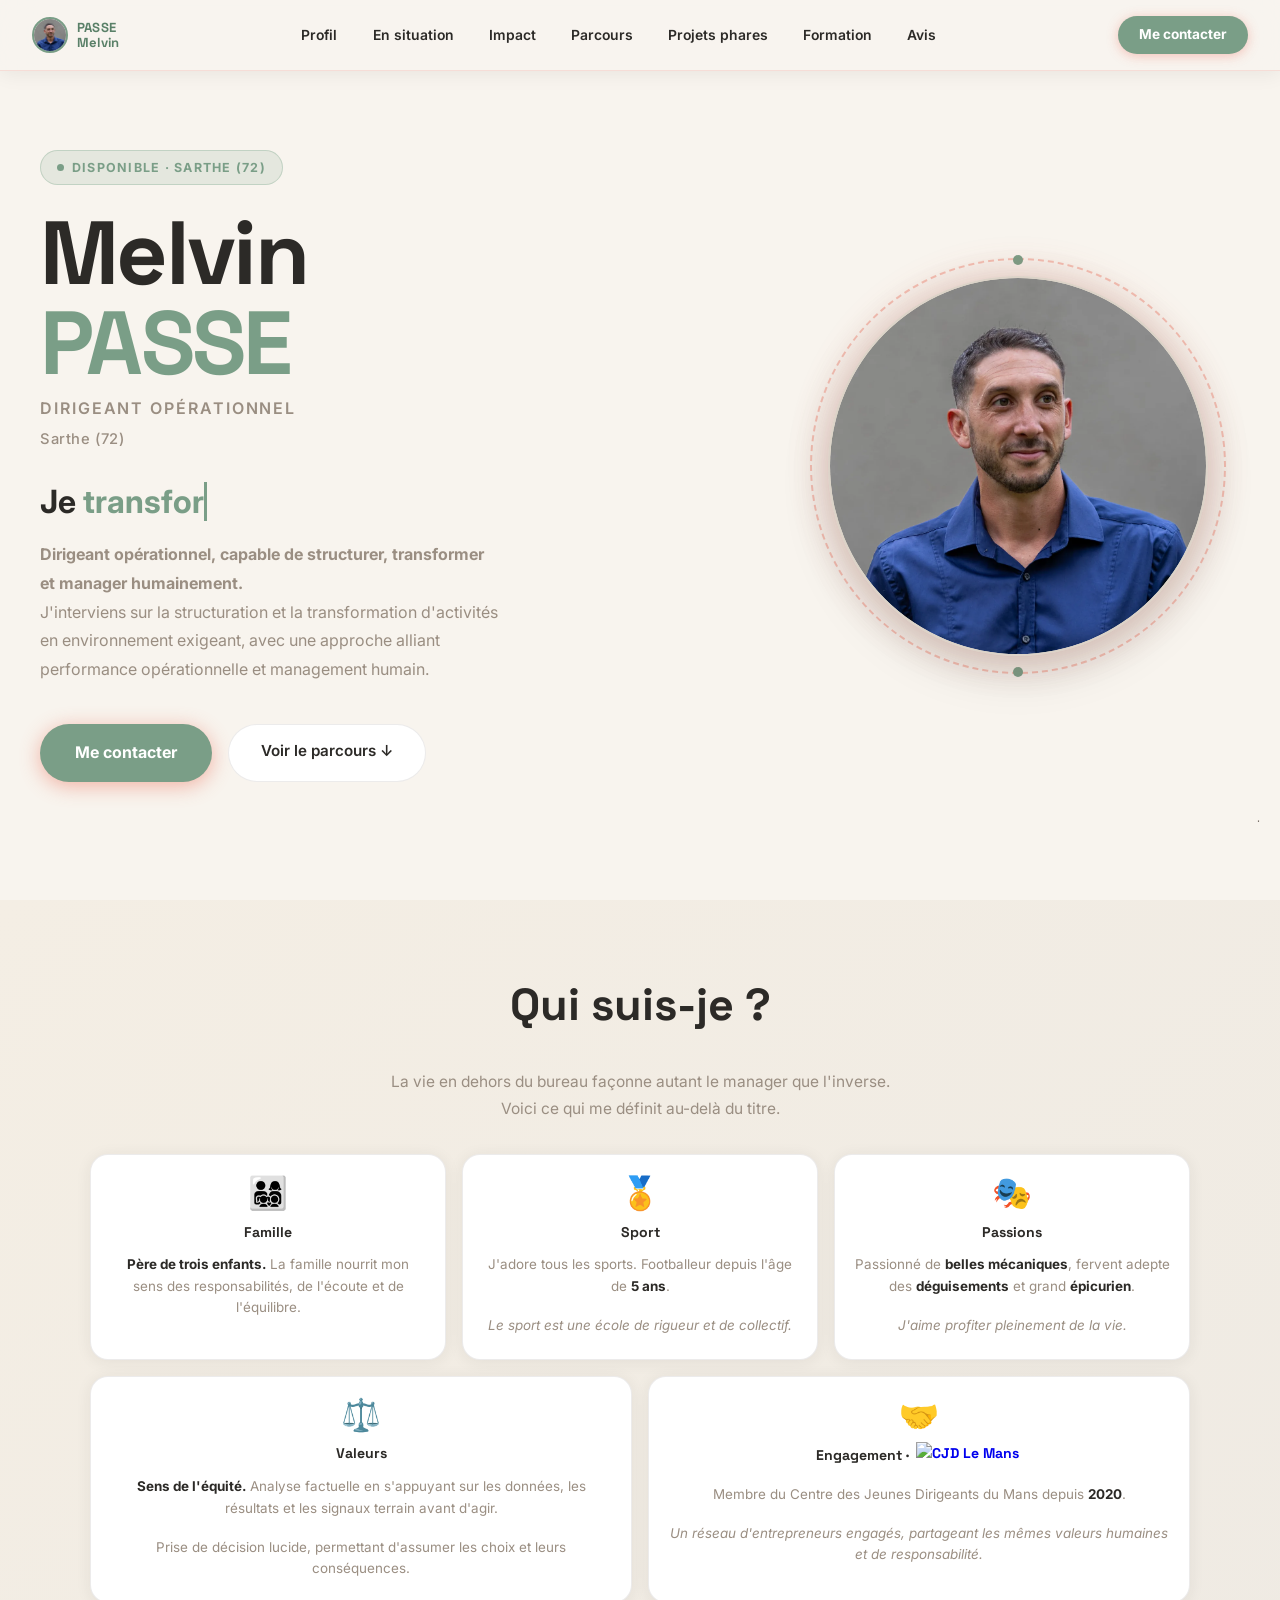
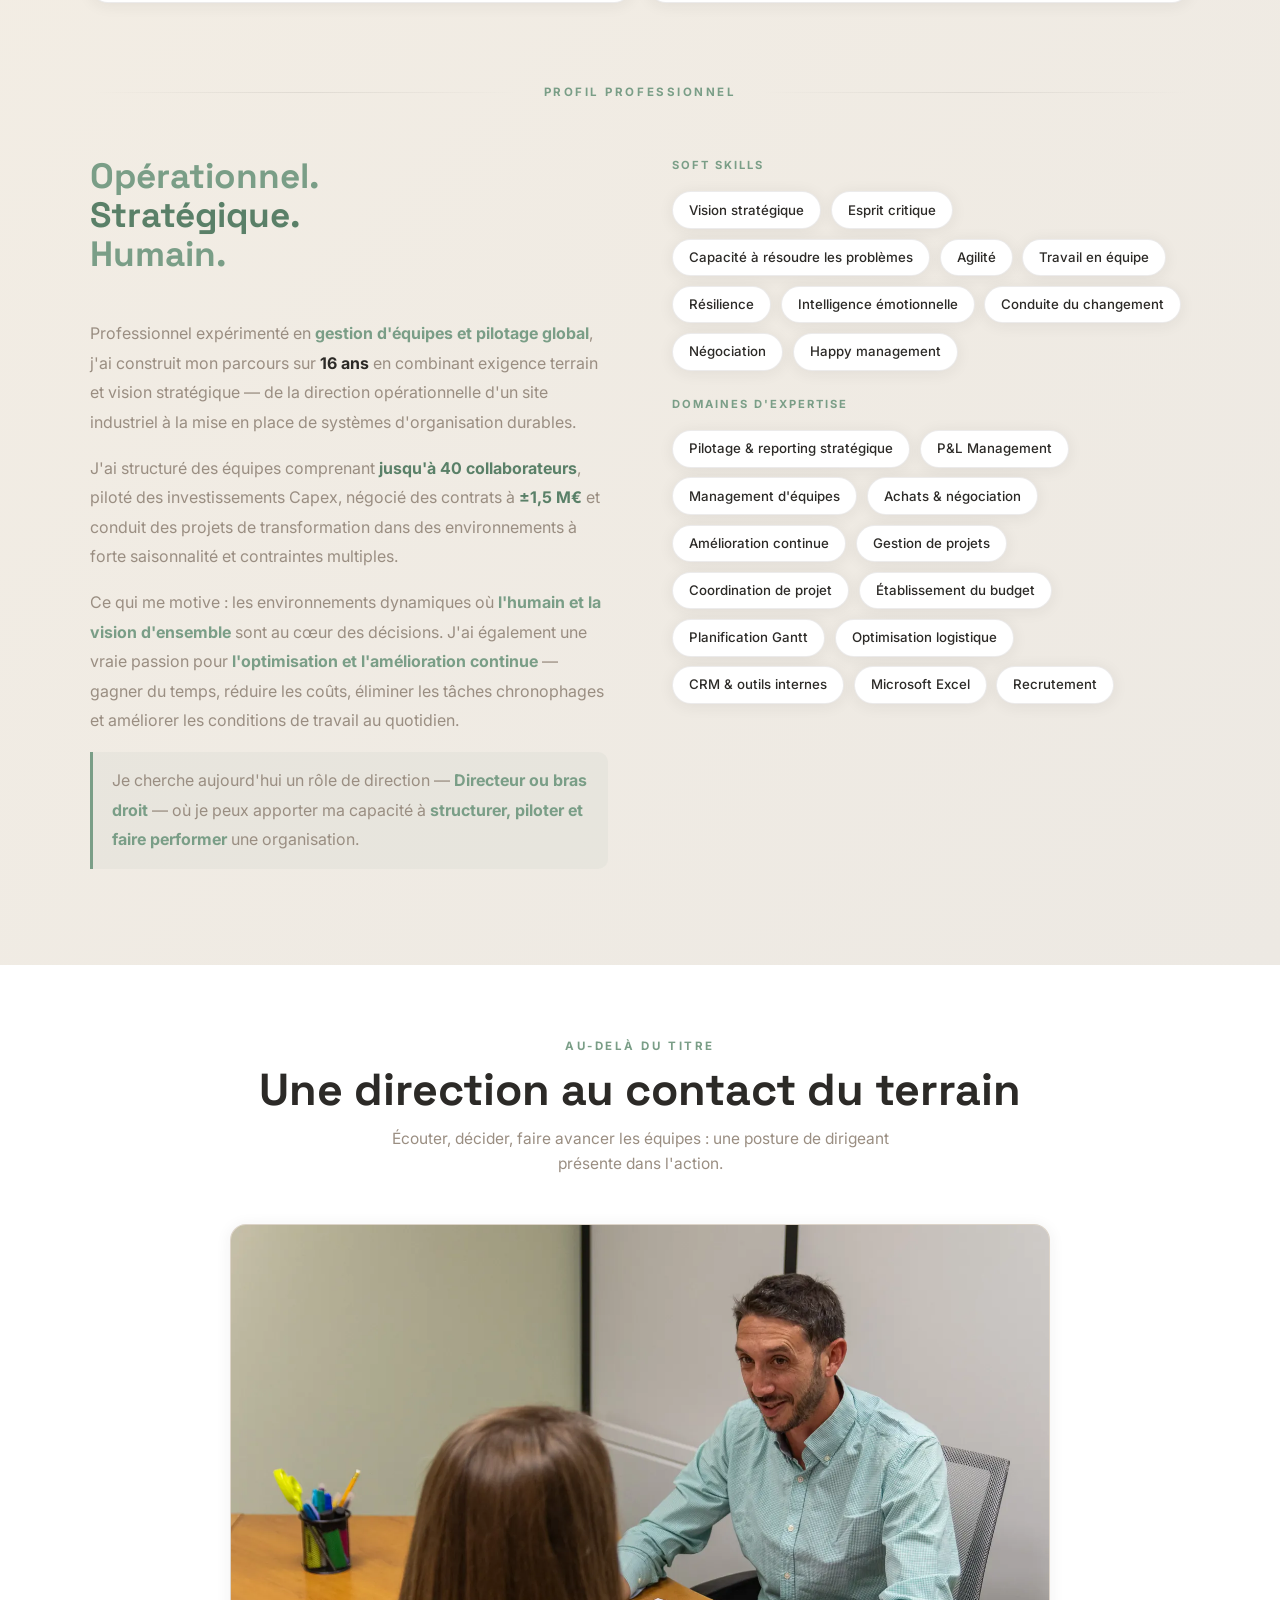
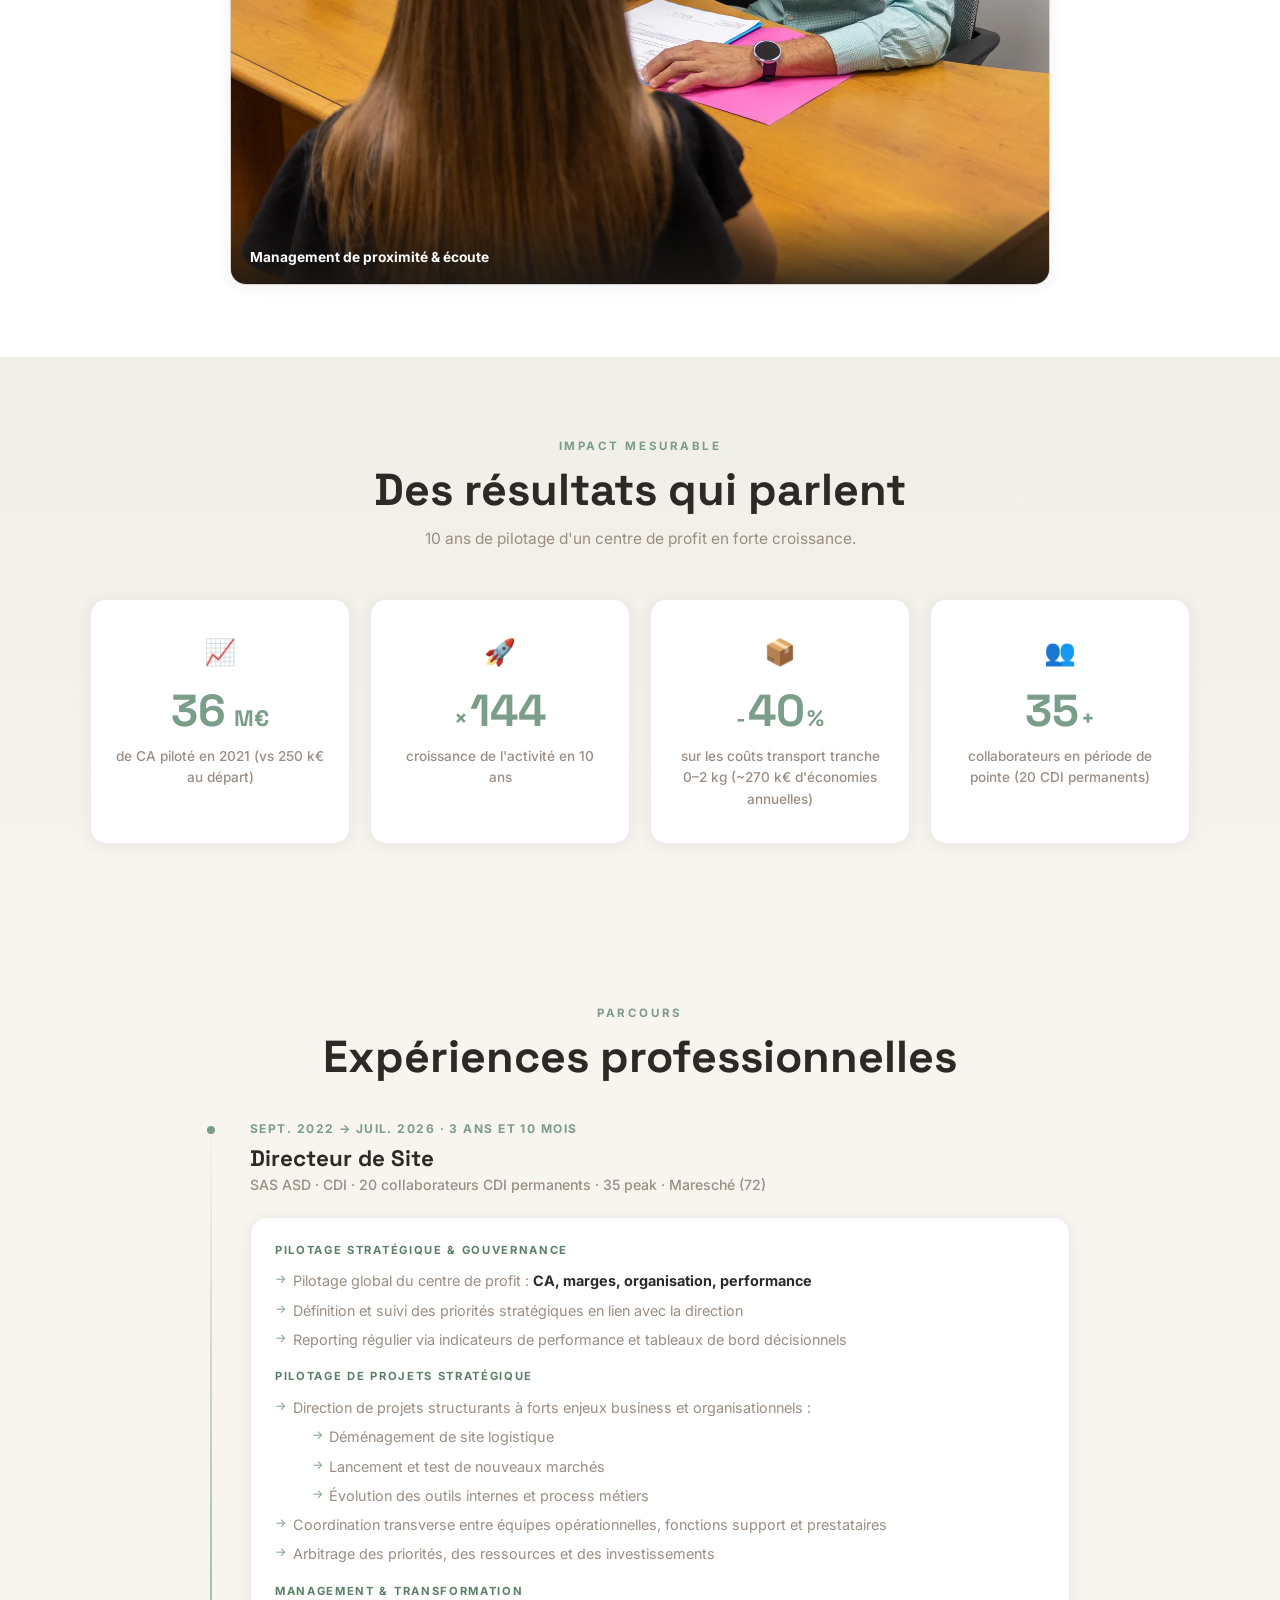
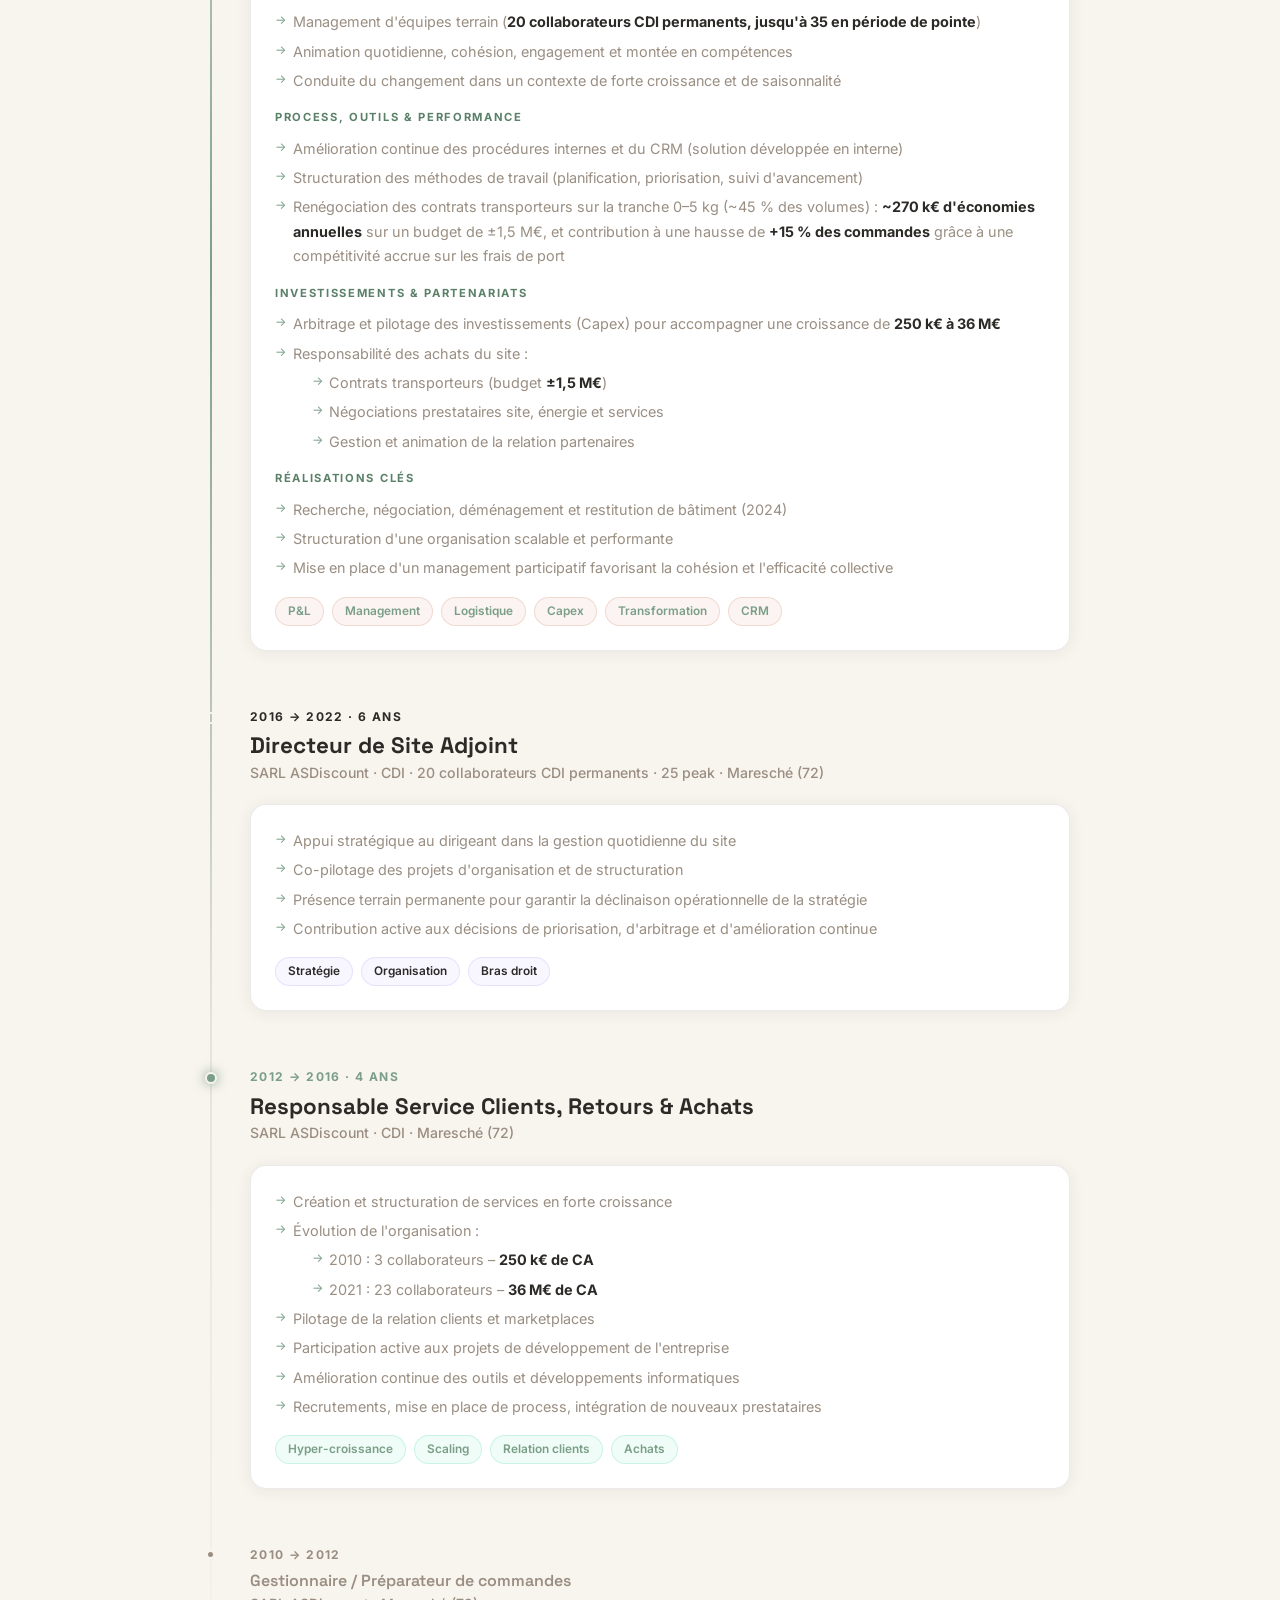
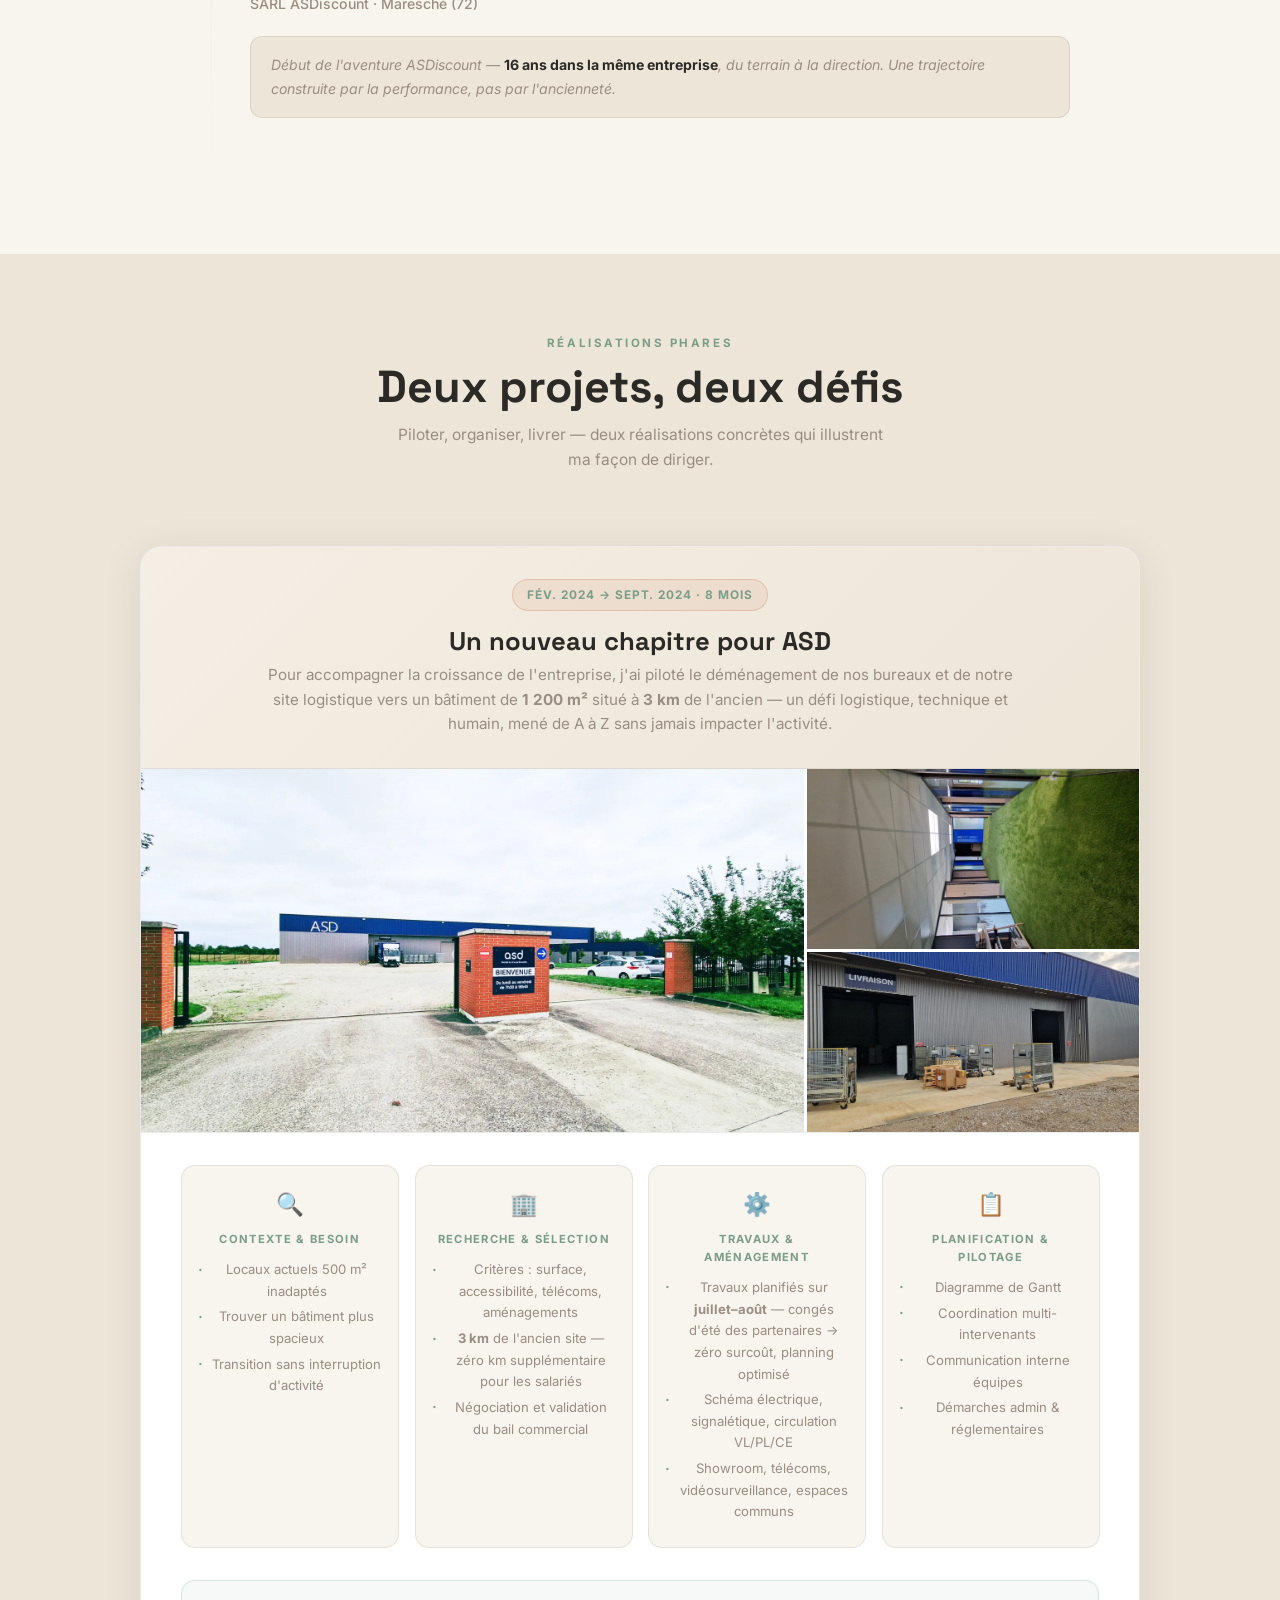
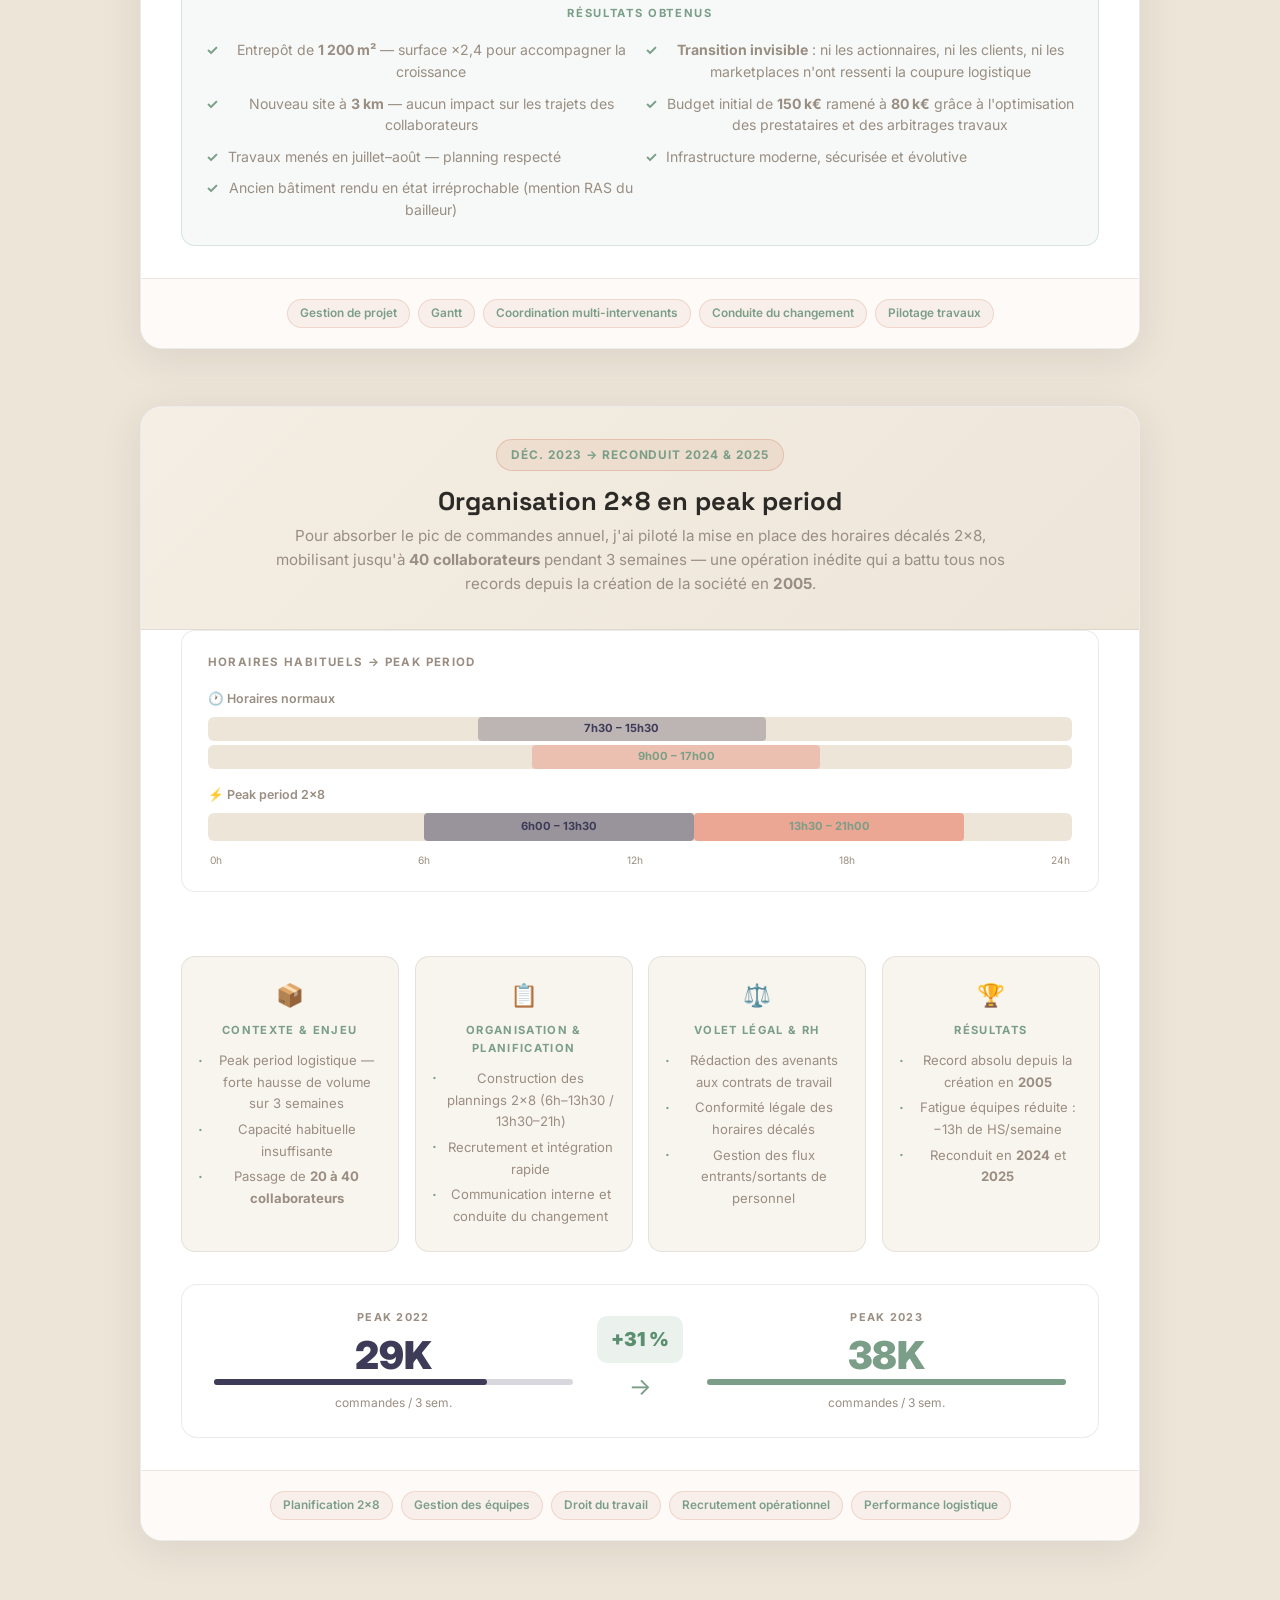
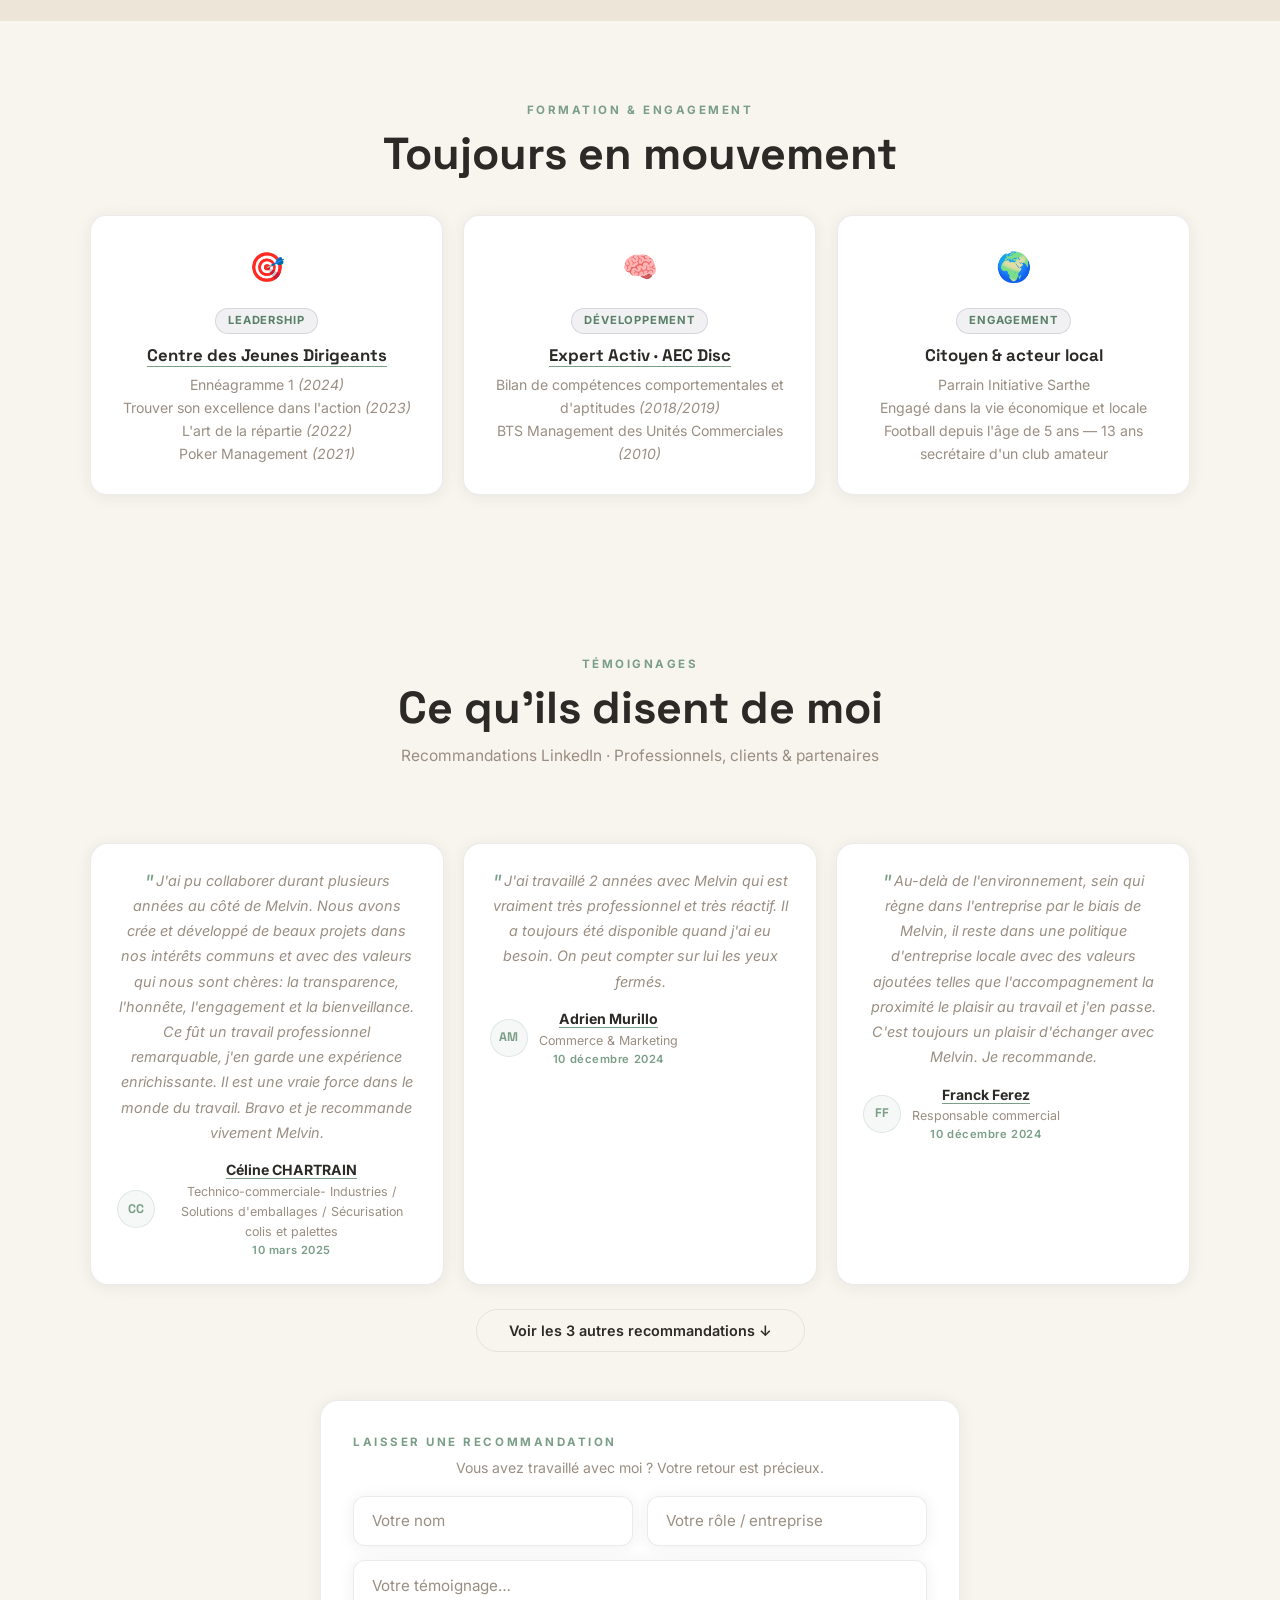
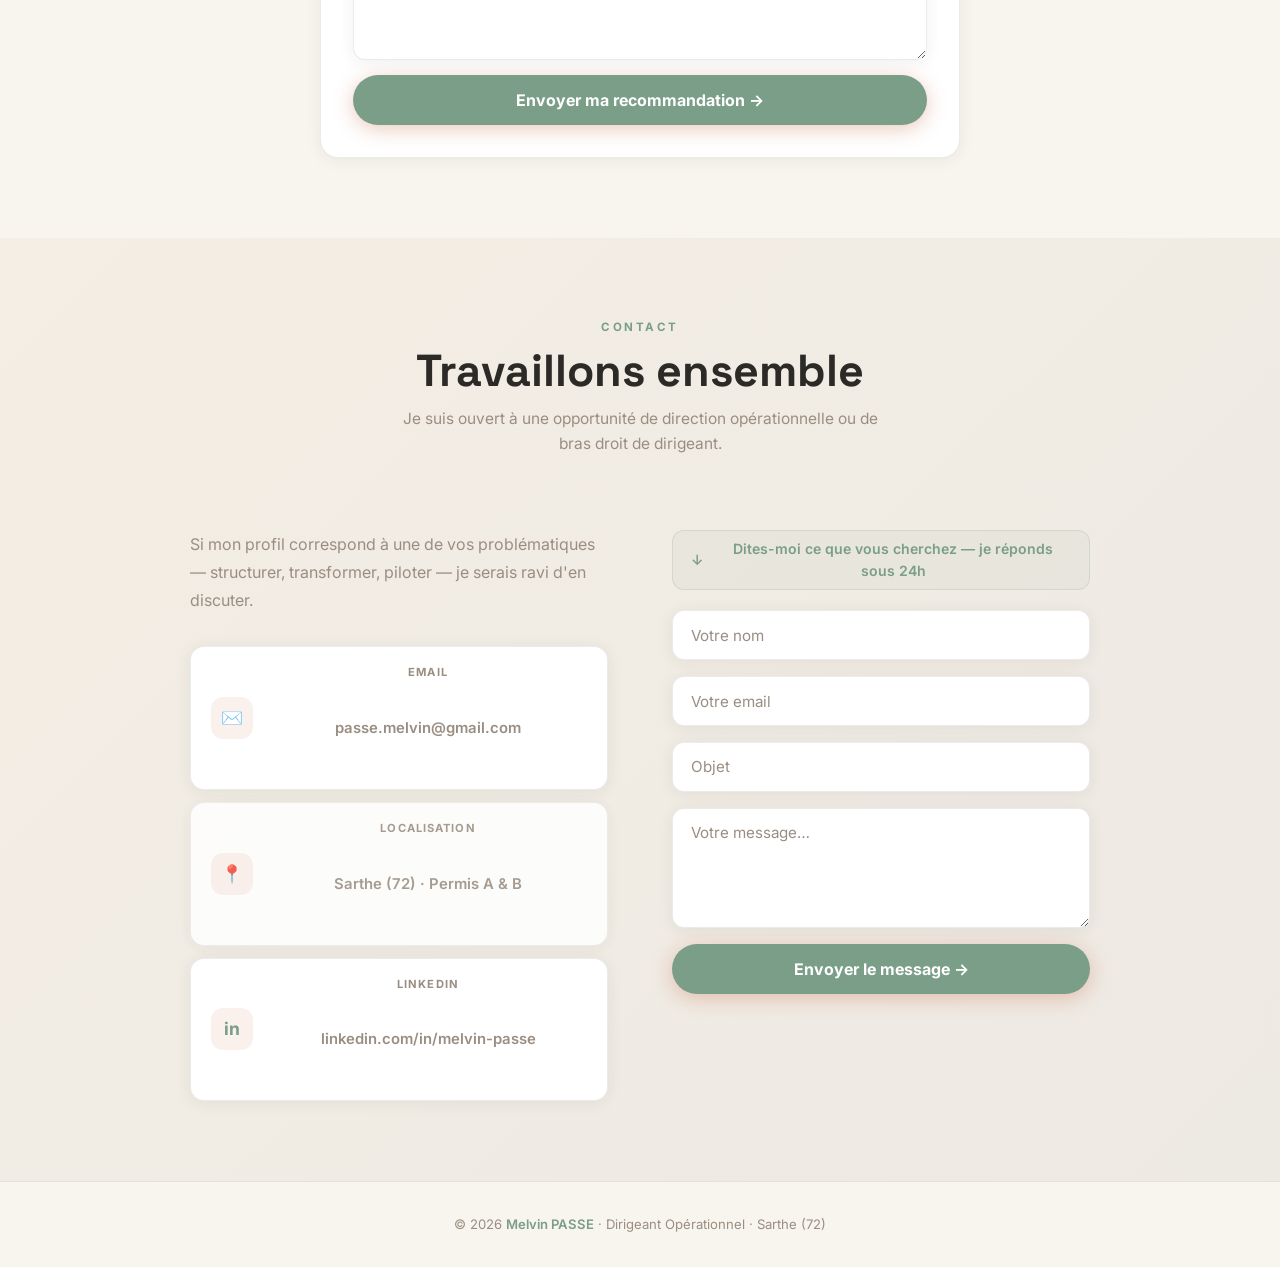
==== commit 9579c161: "Ameliore le CV digital et sa navigation mobile" ====
--- a/index.html
+++ b/index.html
@@ -14,6 +14,7 @@
   <meta name="twitter:image" content="https://sarthe72.github.io/melvinpasse/og-image.png" />
   <meta name="theme-color" content="#F8F4EE" />
   <link rel="canonical" href="https://sarthe72.github.io/melvinpasse/" />
+  <link rel="preload" as="image" href="photos/cv-portrait-principal.webp" type="image/webp" fetchpriority="high" />
   <link rel="preconnect" href="https://fonts.googleapis.com" />
   <link href="https://fonts.googleapis.com/css2?family=Inter:wght@300;400;500;600;700;800;900&family=Space+Grotesk:wght@500;600;700&display=swap" rel="stylesheet" />
   <style>
@@ -87,6 +88,11 @@
       color: var(--accent2); letter-spacing: .02em;
     }
     .nav-links { display: flex; gap: 2.2rem; list-style: none; }
+    .nav-toggle {
+      display: none; width: 44px; height: 44px; border: 1px solid var(--border);
+      border-radius: 12px; background: var(--surface); color: var(--text);
+      font: 700 1.25rem/1 'Inter', sans-serif; cursor: pointer;
+    }
     .nav-links a {
       color: var(--text); text-decoration: none; font-size: .87rem;
       font-weight: 600; transition: color .2s;
@@ -667,6 +673,10 @@
       opacity: 1; transform: translateY(0);
       max-height: 60px; margin-bottom: .25rem;
     }
+    .form-guide {
+      opacity: 1; transform: none; max-height: 60px; margin-bottom: .25rem;
+      transition: none;
+    }
     .form-guide-arrow {
       display: inline-block;
       animation: bounce-guide .65s ease-in-out infinite;
@@ -955,7 +965,17 @@
       .profil-inner { grid-template-columns: 1fr; }
       .formation-grid { grid-template-columns: 1fr; }
       .contact-inner { grid-template-columns: 1fr; }
-      .nav-links { display: none; }
+      nav { padding: .75rem 1rem; }
+      .nav-toggle { display: inline-grid; place-items: center; order: 2; }
+      .nav-cta { order: 1; margin-left: auto; margin-right: .65rem; }
+      .nav-links {
+        display: none; position: absolute; top: calc(100% + 1px); left: 0; right: 0;
+        padding: .75rem 1rem 1rem; background: rgba(248,244,238,.98);
+        border-bottom: 1px solid var(--border); box-shadow: var(--shadow-lg);
+        flex-direction: column; gap: 0;
+      }
+      .nav-links.open { display: flex; }
+      .nav-links a { display: block; padding: .8rem .5rem; font-size: .95rem; }
       .avatar-wrap { width: 260px; height: 260px; }
     }
 
@@ -997,6 +1017,7 @@
       .hero-name { font-size: clamp(2.6rem, 13vw, 3.8rem); }
       .section-title { font-size: clamp(1.5rem, 7vw, 2.2rem); }
       .nav-cta { font-size: .76rem; padding: .42rem .9rem; }
+      .nav-logo-name { display: none; }
 
       .avatar-wrap { width: 170px; height: 170px; }
       .avatar-deco-ring { inset: -8px; }
@@ -1051,27 +1072,33 @@
       .hero-name { font-size: clamp(2.2rem, 14vw, 3rem); }
       .nav-logo { font-size: 1rem; }
     }
+
+    /* Une seule animation-signature : le texte du hero. */
+    .blob-bg, #hero-canvas, .scroll-progress { display: none; }
+    .bg-glow-1, .bg-glow-2, .avatar-deco-ring, .avatar-halo,
+    .hero-badge::before, .btn-primary, .btn-send, .form-guide-arrow,
+    .brush-arrow, .contact-link-glow, .contact-link-glow::after {
+      animation: none !important;
+    }
+    .fade-in, .exp-item, .metric-card, .formation-card, .projet-card,
+    .perso-card, .reco-card {
+      opacity: 1 !important; transform: none !important; transition: none !important;
+    }
+    .metric-card:hover, .formation-card:hover, .perso-card:hover,
+    .contact-link:hover, .projet-gallery-thumb:hover img,
+    .situation-card:hover img, .btn-primary:hover, .btn-send:hover,
+    .nav-cta:hover { transform: none !important; animation: none !important; }
   </style>
 </head>
 <body>
 
-  <!-- BLOBS MORPHING BACKGROUND -->
-  <div class="blob-bg" aria-hidden="true">
-    <div class="blob blob-1"></div>
-    <div class="blob blob-2"></div>
-    <div class="blob blob-3"></div>
-  </div>
-
-  <!-- SCROLL PROGRESS -->
-  <div class="scroll-progress" id="scroll-prog"></div>
-
   <!-- NAV -->
   <nav id="navbar">
     <a href="#hero" class="nav-logo">
-      <img class="nav-logo-avatar" src="" alt="Melvin PASSE">
+      <img class="nav-logo-avatar" src="photos/cv-portrait-principal.webp" width="36" height="36" alt="Melvin PASSE">
       <span class="nav-logo-name">PASSE<br>Melvin</span>
     </a>
-    <ul class="nav-links">
+    <ul class="nav-links" id="nav-links">
       <li><a href="#profil">Profil</a></li>
       <li><a href="#situation">En situation</a></li>
       <li><a href="#impact">Impact</a></li>
@@ -1081,11 +1108,11 @@
       <li><a href="#recommandations">Avis</a></li>
     </ul>
     <a href="#contact" class="nav-cta">Me contacter</a>
+    <button class="nav-toggle" type="button" aria-label="Ouvrir le menu" aria-expanded="false" aria-controls="nav-links">☰</button>
   </nav>
 
   <!-- HERO -->
   <section id="hero">
-    <canvas id="hero-canvas"></canvas>
     <div class="hero-inner">
       <div class="hero-text">
         <div class="hero-badge">Disponible · Sarthe (72)</div>
@@ -1093,7 +1120,7 @@
           <h1 class="hero-name">Melvin<br><span class="accent">PASSE</span></h1>
         </a>
         <p class="hero-role">Dirigeant Opérationnel</p>
-        <p class="hero-sub"><strong><span id="age-hero"></span> ans</strong> · Sarthe (72)</p>
+        <p class="hero-sub">Sarthe (72)</p>
         <div class="hero-typewriter" id="tw-container">Je <span class="tw-word" id="tw-target">structure.</span></div>
         <p class="hero-desc">
           <strong>Dirigeant opérationnel, capable de structurer, transformer et manager humainement.</strong><br>
@@ -1110,7 +1137,7 @@
           <span class="avatar-halo"></span>
           <div class="avatar">
             <a href="https://www.linkedin.com/in/melvin-passe/" target="_blank" rel="noopener" title="Voir mon LinkedIn" style="display:block; width:100%; height:100%;">
-              <img src="[data-uri]" alt="Melvin PASSE">
+              <img src="photos/cv-portrait-principal.webp" width="1200" height="1155" fetchpriority="high" decoding="async" alt="Melvin PASSE">
             </a>
           </div>
         </div>
@@ -1130,7 +1157,7 @@
         <div class="perso-card" style="grid-column: span 2;">
           <div class="perso-card-icon">👨‍👩‍👧‍👦</div>
           <p class="perso-card-title">Famille</p>
-          <p class="perso-card-text">En couple avec <strong>Marine</strong> et papa de 3 enfants de <strong><span id="age-kid1"></span>, <span id="age-kid2"></span> et <span id="age-kid3"></span> ans</strong></p>
+          <p class="perso-card-text"><strong>Père de trois enfants.</strong> La famille nourrit mon sens des responsabilités, de l'écoute et de l'équilibre.</p>
         </div>
 
         <div class="perso-card" style="grid-column: span 2;">
@@ -1229,7 +1256,7 @@
     <p class="section-sub fade-in">Écouter, décider, faire avancer les équipes : une posture de dirigeant présente dans l'action.</p>
     <div class="situation-grid">
       <figure class="situation-card fade-in">
-        <img src="photos/cv-management.jpg" alt="Melvin PASSE en échange professionnel" loading="lazy" decoding="async">
+        <img src="photos/cv-management.webp" width="1600" height="1289" alt="Melvin PASSE en échange professionnel" loading="lazy" decoding="async">
         <figcaption class="situation-caption">Management de proximité & écoute</figcaption>
       </figure>
     </div>
@@ -1282,7 +1309,7 @@
       <!-- EXP 1 -->
       <div class="exp-item">
         <div class="exp-dot"></div>
-        <p class="exp-period">Sept. 2022 → Aujourd'hui · 3 ans+</p>
+        <p class="exp-period">Sept. 2022 → Juil. 2026 · 3 ans et 10 mois</p>
         <h3 class="exp-role">Directeur de Site</h3>
         <p class="exp-company">SAS ASD · CDI · 20 collaborateurs CDI permanents · 35 peak · Maresché (72)</p>
         <div class="exp-card">
@@ -1435,14 +1462,14 @@
         </div>
       </div>
       <div class="projet-gallery">
-        <div class="projet-gallery-main" data-src="projet batiment 1.jpg">
-          <img src="projet batiment 1.jpg" alt="Bâtiment ASD — vue principale" loading="lazy" decoding="async">
-        </div>
-        <div class="projet-gallery-thumb" data-src="projet batiment 2.jpg">
-          <img src="projet batiment 2.jpg" alt="Bâtiment ASD — vue 2" loading="lazy" decoding="async">
-        </div>
-        <div class="projet-gallery-thumb" data-src="projet batiment 3.jpg">
-          <img src="projet batiment 3.jpg" alt="Bâtiment ASD — vue 3" loading="lazy" decoding="async">
+        <div class="projet-gallery-main" data-src="projet-batiment-1.webp">
+          <img src="projet-batiment-1.webp" width="1600" height="900" alt="Bâtiment ASD — vue principale" loading="lazy" decoding="async">
+        </div>
+        <div class="projet-gallery-thumb" data-src="projet-batiment-2.webp">
+          <img src="projet-batiment-2.webp" width="1600" height="1200" alt="Bâtiment ASD — vue 2" loading="lazy" decoding="async">
+        </div>
+        <div class="projet-gallery-thumb" data-src="projet-batiment-3.webp">
+          <img src="projet-batiment-3.webp" width="1600" height="1200" alt="Bâtiment ASD — vue 3" loading="lazy" decoding="async">
         </div>
       </div>
       <div class="projet-body">
@@ -1670,7 +1697,7 @@
         <h4>Citoyen & acteur local</h4>
         <p>
           Parrain Initiative Sarthe<br>
-          Candidat liste municipales 2026<br>
+          Engagé dans la vie économique et locale<br>
           Football depuis l'âge de 5 ans — 13 ans secrétaire d'un club amateur
         </p>
       </div>
@@ -1796,13 +1823,6 @@
               <p class="value">passe.melvin@gmail.com</p>
             </div>
           </a>
-          <a href="tel:+33682149159" class="contact-link contact-link-glow" style="animation-delay:.7s;">
-            <div class="icon">📞</div>
-            <div class="info">
-              <p class="label">Téléphone</p>
-              <p class="value">06.82.14.91.59</p>
-            </div>
-          </a>
           <div class="contact-link" style="cursor:default; pointer-events:none; opacity:.85;">
             <div class="icon">📍</div>
             <div class="info">
@@ -1864,10 +1884,26 @@
       nav.classList.toggle('scrolled', window.scrollY > 40);
     });
 
+    // ─── Navigation mobile ──────────────────────────────────────────
+    const navToggle = document.querySelector('.nav-toggle');
+    const mobileNav = document.getElementById('nav-links');
+    navToggle.addEventListener('click', () => {
+      const isOpen = mobileNav.classList.toggle('open');
+      navToggle.setAttribute('aria-expanded', String(isOpen));
+      navToggle.setAttribute('aria-label', isOpen ? 'Fermer le menu' : 'Ouvrir le menu');
+      navToggle.textContent = isOpen ? '×' : '☰';
+    });
+    mobileNav.querySelectorAll('a').forEach(link => link.addEventListener('click', () => {
+      mobileNav.classList.remove('open');
+      navToggle.setAttribute('aria-expanded', 'false');
+      navToggle.setAttribute('aria-label', 'Ouvrir le menu');
+      navToggle.textContent = '☰';
+    }));
+
     // ─── Nav logo photo (copie depuis l'avatar principal) ───────────────
     const navAvatar = document.querySelector('.nav-logo-avatar');
     const heroAvatar = document.querySelector('.avatar img');
-    if (heroAvatar) heroAvatar.src = 'photos/cv-portrait-principal.jpg';
+    if (heroAvatar) heroAvatar.src = 'photos/cv-portrait-principal.webp';
     if (navAvatar && heroAvatar) navAvatar.src = heroAvatar.src;
 
     // ─── Typewriter ──────────────────────────────────────────────────
@@ -1900,15 +1936,7 @@
       if (animated.has(el)) return;
       animated.add(el);
       const target = +el.dataset.target;
-      const duration = 2000;
-      const start = performance.now();
-      function step(now) {
-        const p = Math.min((now - start) / duration, 1);
-        const ease = 1 - Math.pow(1 - p, 4);
-        el.textContent = Math.round(ease * target);
-        if (p < 1) requestAnimationFrame(step);
-      }
-      requestAnimationFrame(step);
+      el.textContent = target;
     }
 
     // ─── Intersection Observer ───────────────────────────────────────
@@ -1926,94 +1954,11 @@
     }, { threshold: 0.12 });
     document.querySelectorAll('.fade-in, .exp-item, .metric-card, .formation-card, .projet-card').forEach(el => observer.observe(el));
 
-    // ─── Scroll progress bar ─────────────────────────────────────────
-    const prog = document.getElementById('scroll-prog');
+    // ─── Retour en haut ──────────────────────────────────────────────
     const backTop = document.getElementById('back-top');
     window.addEventListener('scroll', () => {
-      const p = window.scrollY / (document.body.scrollHeight - window.innerHeight);
-      prog.style.width = (p * 100) + '%';
       backTop.classList.toggle('show', window.scrollY > 400);
     }, { passive: true });
-
-    // ─── Canvas animated background ──────────────────────────────────
-    const canvas = document.getElementById('hero-canvas');
-    const ctx = canvas.getContext('2d');
-    let W, H;
-    function resizeCanvas() {
-      W = canvas.width  = canvas.offsetWidth;
-      H = canvas.height = canvas.offsetHeight;
-    }
-    resizeCanvas();
-    new ResizeObserver(resizeCanvas).observe(canvas.parentElement);
-
-    const blobs = [
-      { x:.70, y:.22, r:460, spd:1,   off:0,   c:[232,97,74],   a:.15 },
-      { x:.15, y:.68, r:360, spd:.75, off:2.1, c:[232,131,74],  a:.11 },
-      { x:.55, y:.80, r:300, spd:.55, off:4.3, c:[232,97,74],   a:.10 },
-      { x:.85, y:.85, r:260, spd:1.2, off:1.6, c:[232,131,74],  a:.08 },
-      { x:.28, y:.28, r:220, spd:.9,  off:3.0, c:[90,143,111],  a:.06 },
-    ];
-    let t = 0;
-    function drawCanvas() {
-      ctx.clearRect(0, 0, W, H);
-      blobs.forEach(b => {
-        const px = (b.x + Math.sin(t * .00055 * b.spd + b.off) * .16) * W;
-        const py = (b.y + Math.cos(t * .00042 * b.spd + b.off) * .12) * H;
-        const g = ctx.createRadialGradient(px, py, 0, px, py, b.r);
-        g.addColorStop(0, `rgba(${b.c},${b.a})`);
-        g.addColorStop(1, `rgba(${b.c},0)`);
-        ctx.fillStyle = g;
-        ctx.beginPath(); ctx.arc(px, py, b.r, 0, Math.PI * 2); ctx.fill();
-      });
-      t++;
-      requestAnimationFrame(drawCanvas);
-    }
-    drawCanvas();
-
-
-    // ─── Hero parallax ───────────────────────────────────────────────
-    const heroSection = document.getElementById('hero');
-    const heroInner   = document.querySelector('.hero-inner');
-    heroSection.addEventListener('mousemove', e => {
-      const x = (e.clientX / window.innerWidth  - .5) * 18;
-      const y = (e.clientY / window.innerHeight - .5) * 10;
-      heroInner.style.transform = `translate(${x * .25}px, ${y * .25}px)`;
-    });
-    heroSection.addEventListener('mouseleave', () => {
-      heroInner.style.transform = '';
-    });
-
-    // ─── Magnetic buttons ────────────────────────────────────────────
-    document.querySelectorAll('.btn-primary').forEach(btn => {
-      btn.addEventListener('mousemove', e => {
-        const r = btn.getBoundingClientRect();
-        const x = (e.clientX - r.left - r.width  / 2) * .3;
-        const y = (e.clientY - r.top  - r.height / 2) * .3;
-        btn.style.transform = `translate(${x}px, ${y}px) translateY(-2px)`;
-      });
-      btn.addEventListener('mouseleave', () => { btn.style.transform = ''; });
-    });
-
-    // ─── Ripple effect on buttons ─────────────────────────────────────
-    document.querySelectorAll('.btn-primary, .btn-send').forEach(btn => {
-      btn.classList.add('ripple-wrap');
-      btn.addEventListener('click', e => {
-        const r = btn.getBoundingClientRect();
-        const size = Math.max(r.width, r.height) * 2;
-        const rip = document.createElement('span');
-        rip.className = 'ripple';
-        rip.style.cssText = `width:${size}px;height:${size}px;left:${e.clientX-r.left-size/2}px;top:${e.clientY-r.top-size/2}px`;
-        btn.appendChild(rip);
-        setTimeout(() => rip.remove(), 500);
-      });
-    });
-
-    // ─── Skill tags wave on hover ─────────────────────────────────────
-    document.querySelectorAll('.skills-tags').forEach(wrap => {
-      wrap.querySelectorAll('.skill-tag').forEach((tag, i) => {
-        tag.style.transitionDelay = (i * 30) + 'ms';
-      });
-    });
 
     // ─── Active nav on scroll ─────────────────────────────────────────
     const sections = document.querySelectorAll('section[id]');
@@ -2057,18 +2002,6 @@
         btn.disabled = false;
       });
     }
-
-    // ─── Âges dynamiques ─────────────────────────────────────────────
-    (function() {
-      function calcAge(y, m) {
-        const now = new Date();
-        let age = now.getFullYear() - y;
-        if (now.getMonth() + 1 < m) age--;
-        return age;
-      }
-      const ids = [['age-melvin',1990,3],['age-hero',1990,3],['age-kid1',2014,7],['age-kid2',2018,7],['age-kid3',2022,12]];
-      ids.forEach(([id, y, m]) => { const el = document.getElementById(id); if (el) el.textContent = calcAge(y, m); });
-    })();
 
     // ─── Perso cards animation ───────────────────────────────────────
     document.querySelectorAll('.perso-card').forEach((card, i) => {
@@ -2133,44 +2066,6 @@
     }
 
 
-    // ─── Guide animation formulaire contact ──────────────────────────
-    (function() {
-      const form      = document.querySelector('.contact-form');
-      const guide     = document.getElementById('form-guide');
-      let triggered   = false;
-      if (!form || !guide) return;
-
-      const obs = new IntersectionObserver(([entry]) => {
-        if (entry.isIntersecting && !triggered) {
-          triggered = true;
-          obs.disconnect();
-          const fields = form.querySelectorAll('.form-field');
-          const btn    = form.querySelector('.btn-send');
-
-          // 1 — afficher le message guide
-          setTimeout(() => guide.classList.add('visible'), 300);
-
-          // 2 — illuminer chaque champ en séquence
-          fields.forEach((field, i) => {
-            setTimeout(() => {
-              fields.forEach(f => f.classList.remove('field-lit'));
-              field.classList.add('field-lit');
-            }, 800 + i * 480);
-          });
-
-          // 3 — tout éteindre, pulse fort sur le bouton
-          const end = 800 + fields.length * 480;
-          setTimeout(() => {
-            fields.forEach(f => f.classList.remove('field-lit'));
-            guide.classList.remove('visible');
-            btn.classList.add('btn-pulse-strong');
-            setTimeout(() => btn.classList.remove('btn-pulse-strong'), 1400);
-          }, end);
-        }
-      }, { threshold: 0.55 });
-      obs.observe(form);
-    })();
-
     // ─── Lightbox galerie photos ─────────────────────────────────────
     const lb    = document.getElementById('lightbox');
     const lbImg = document.getElementById('lightbox-img');
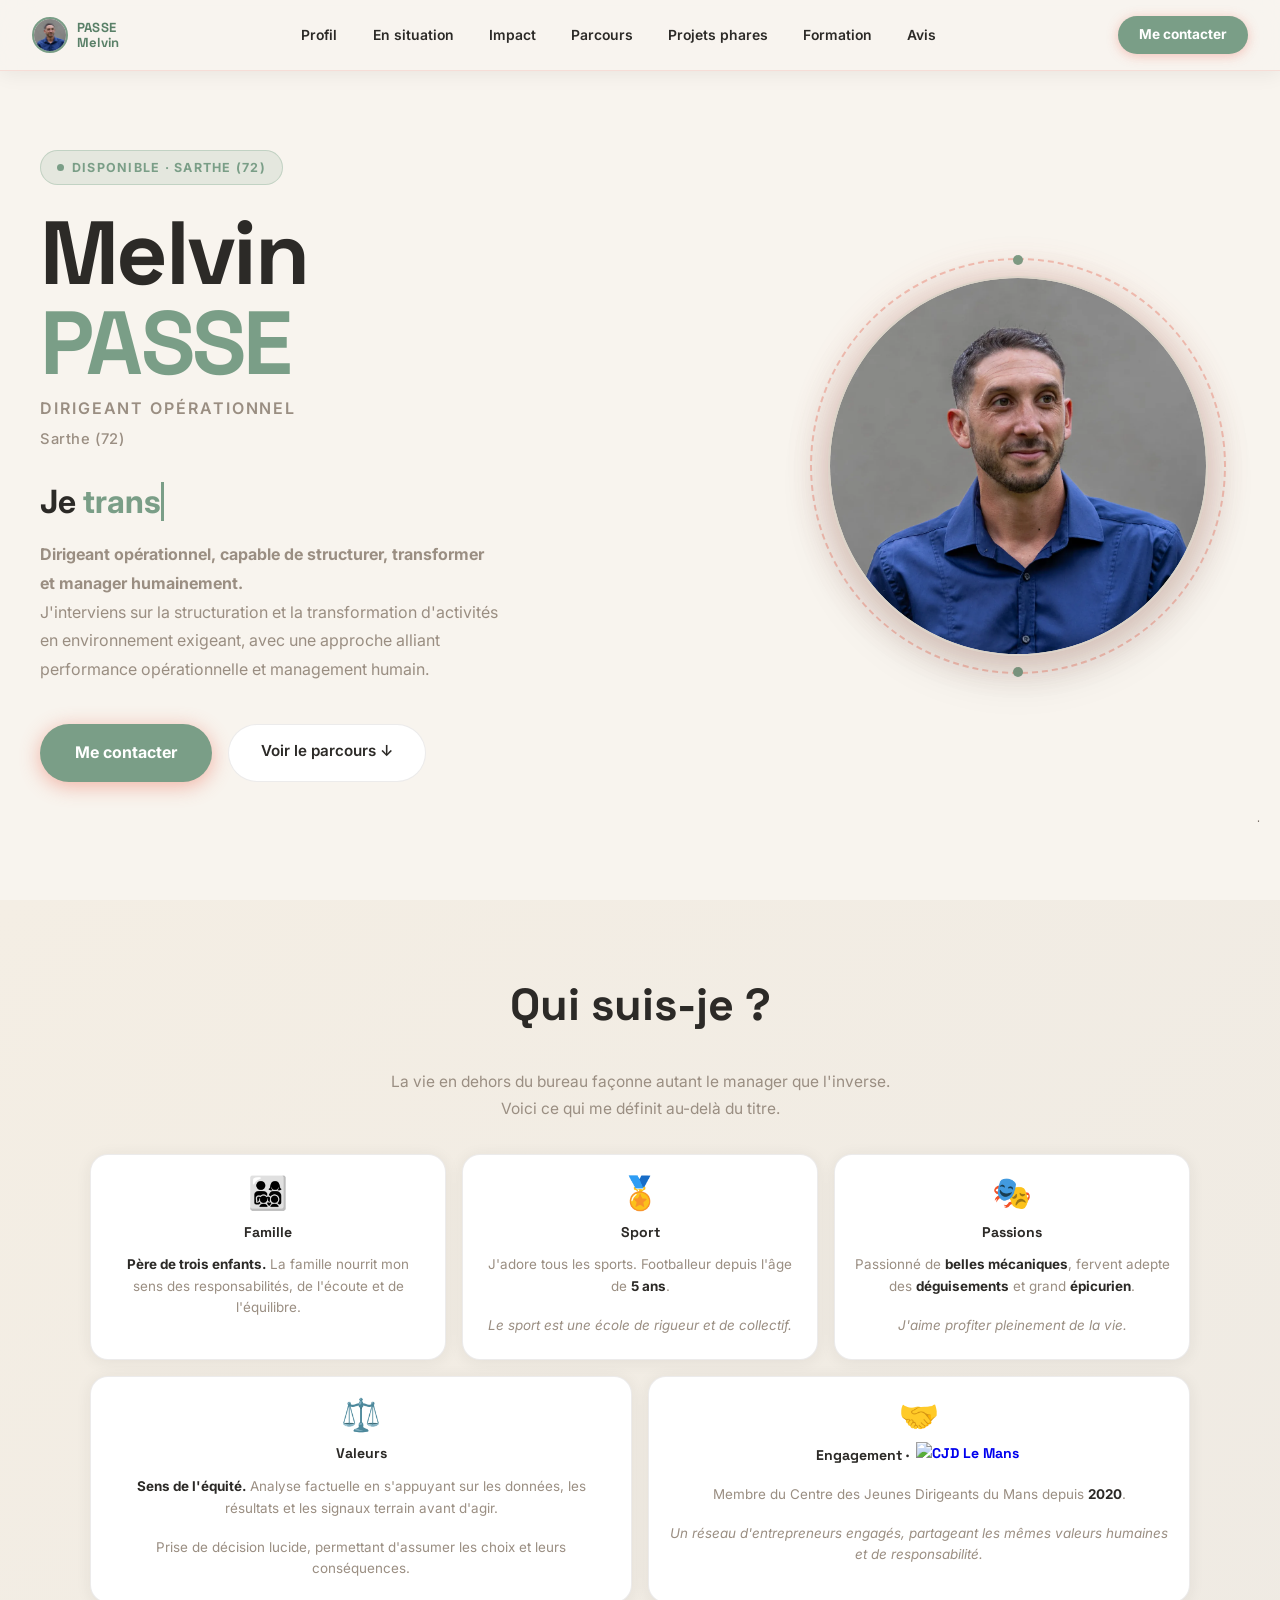
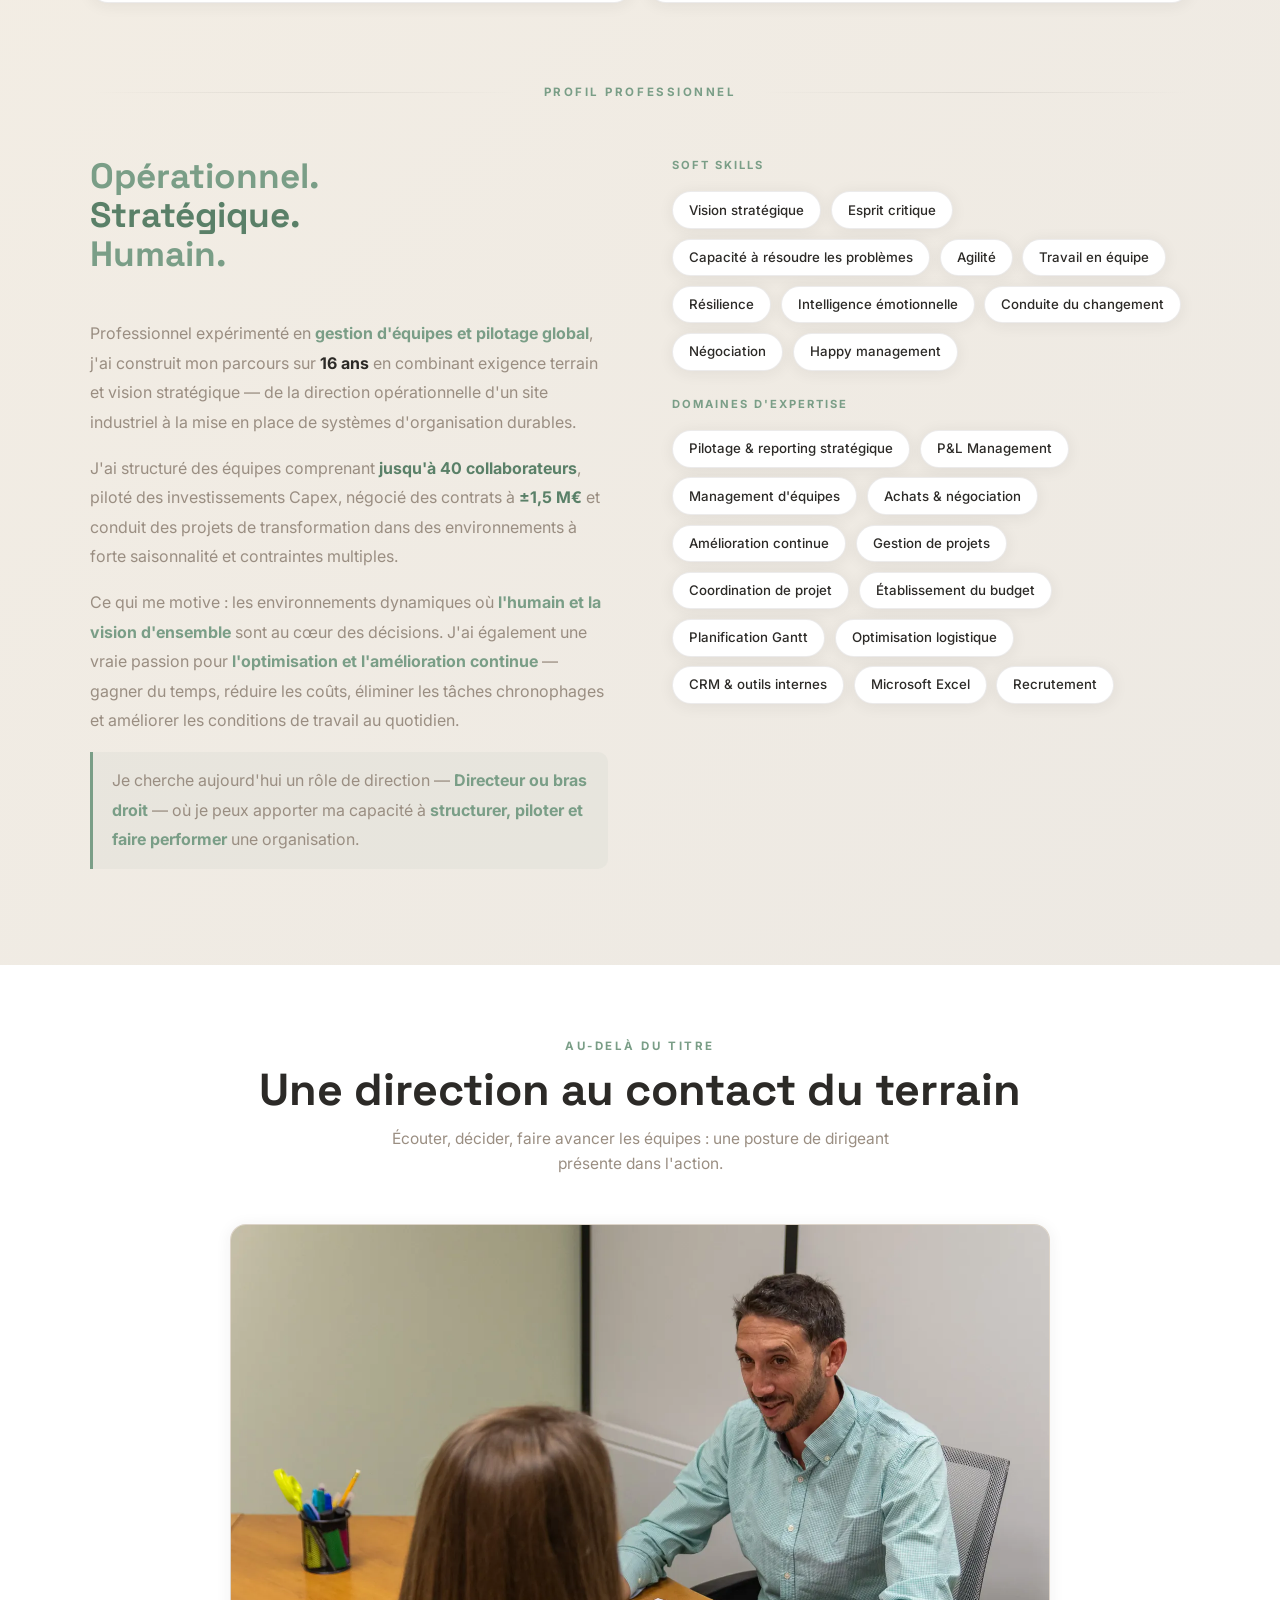
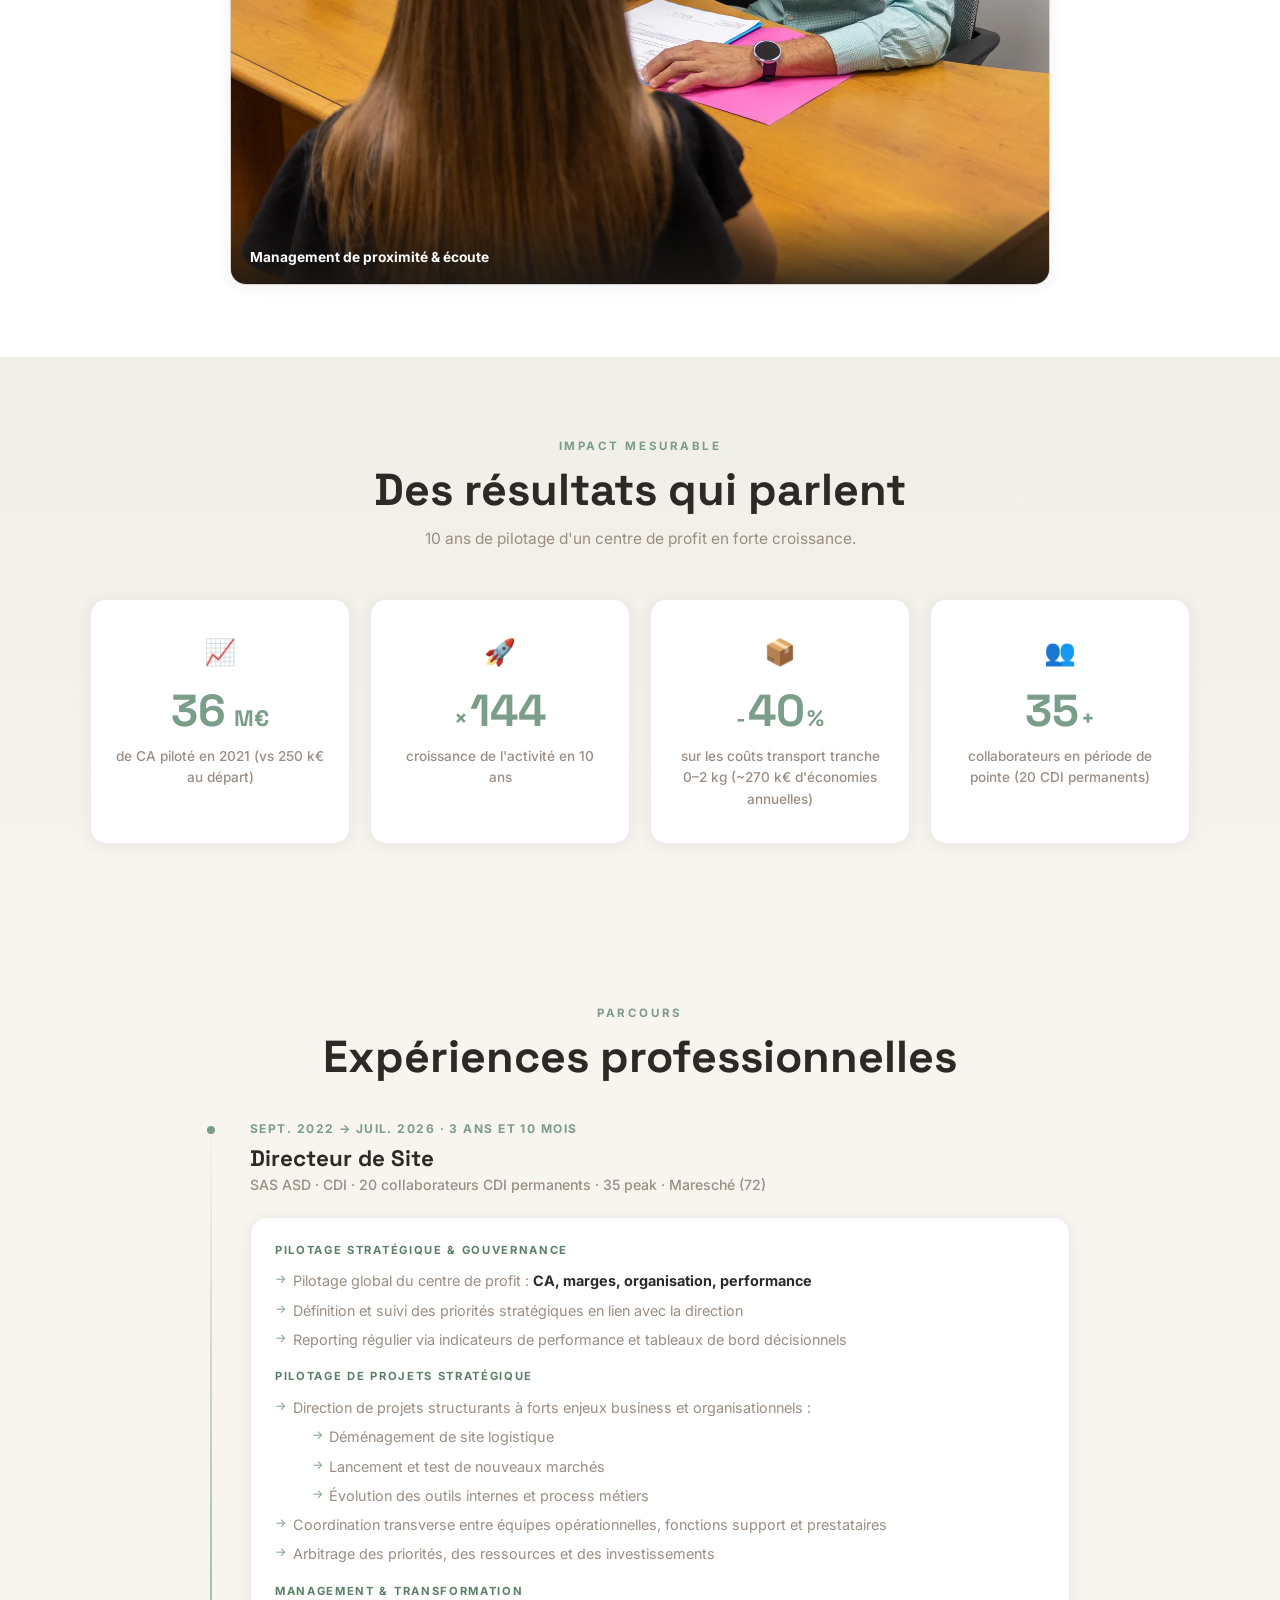
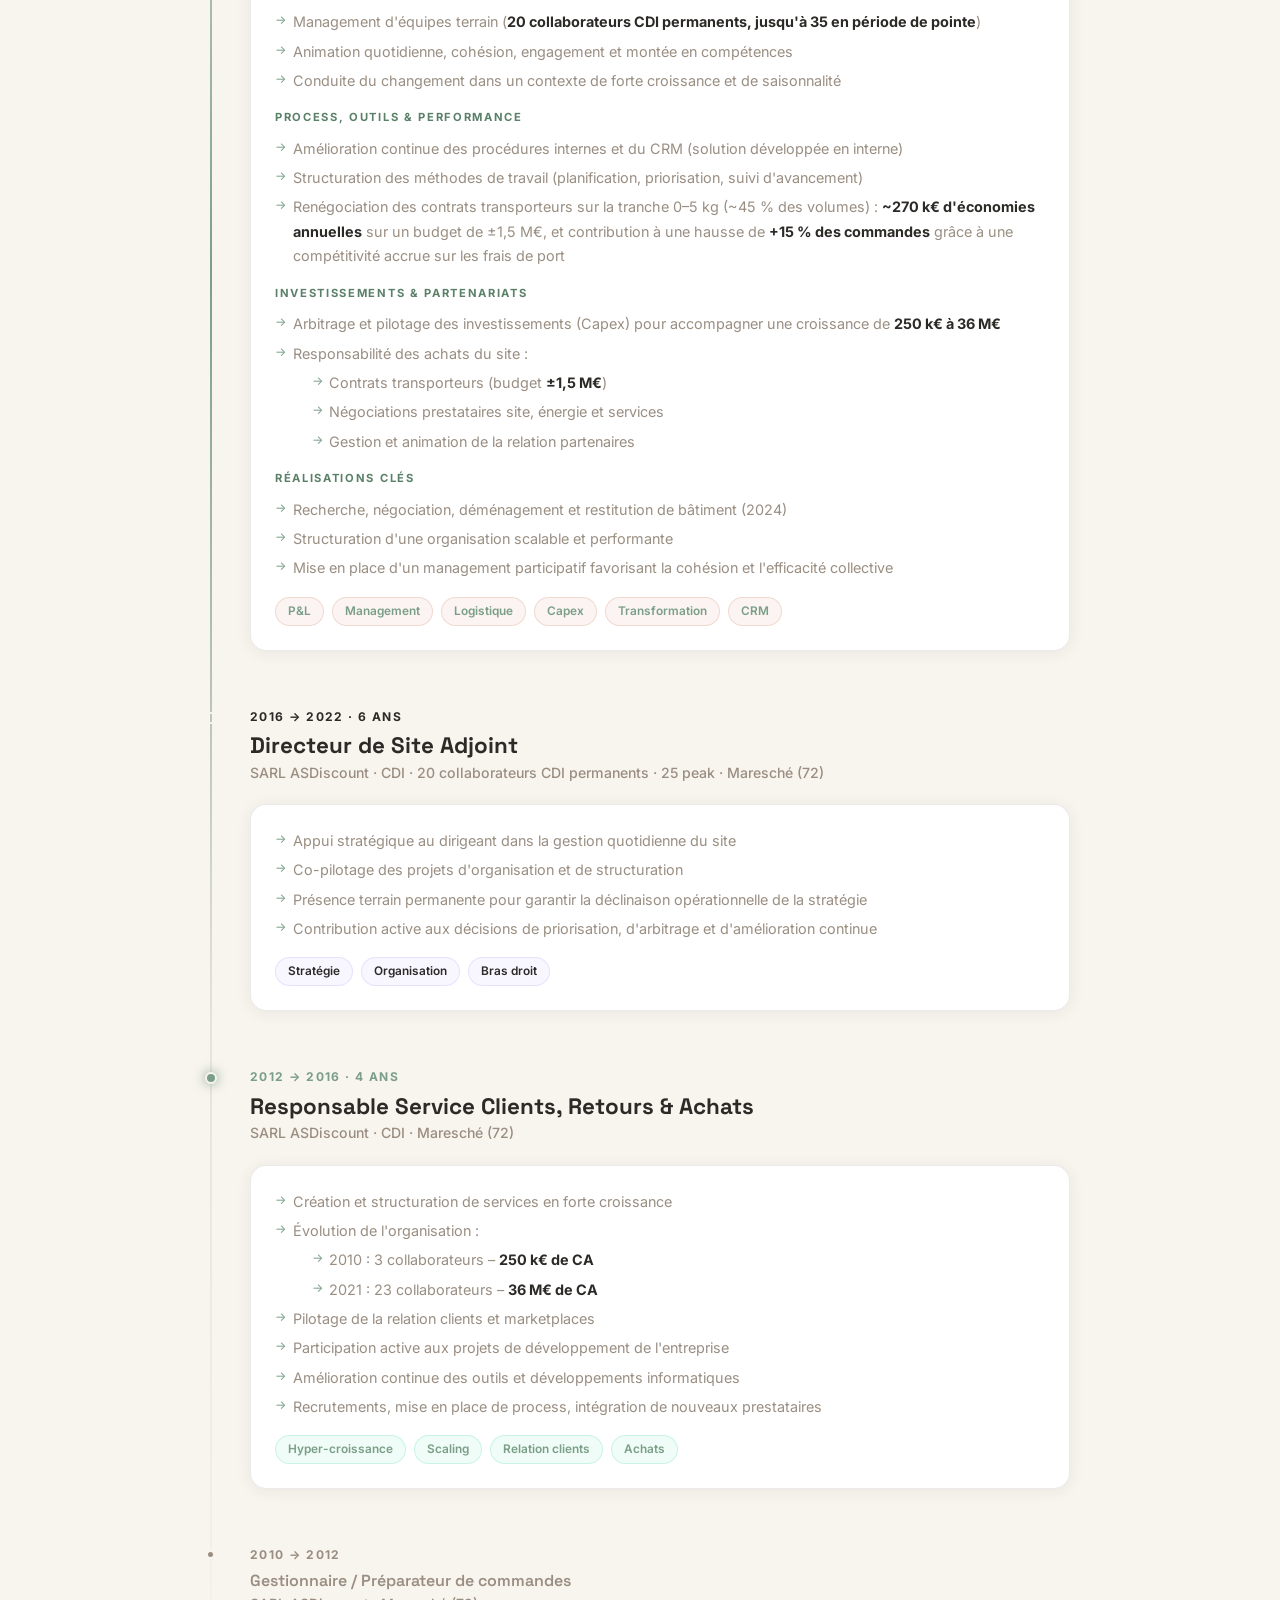
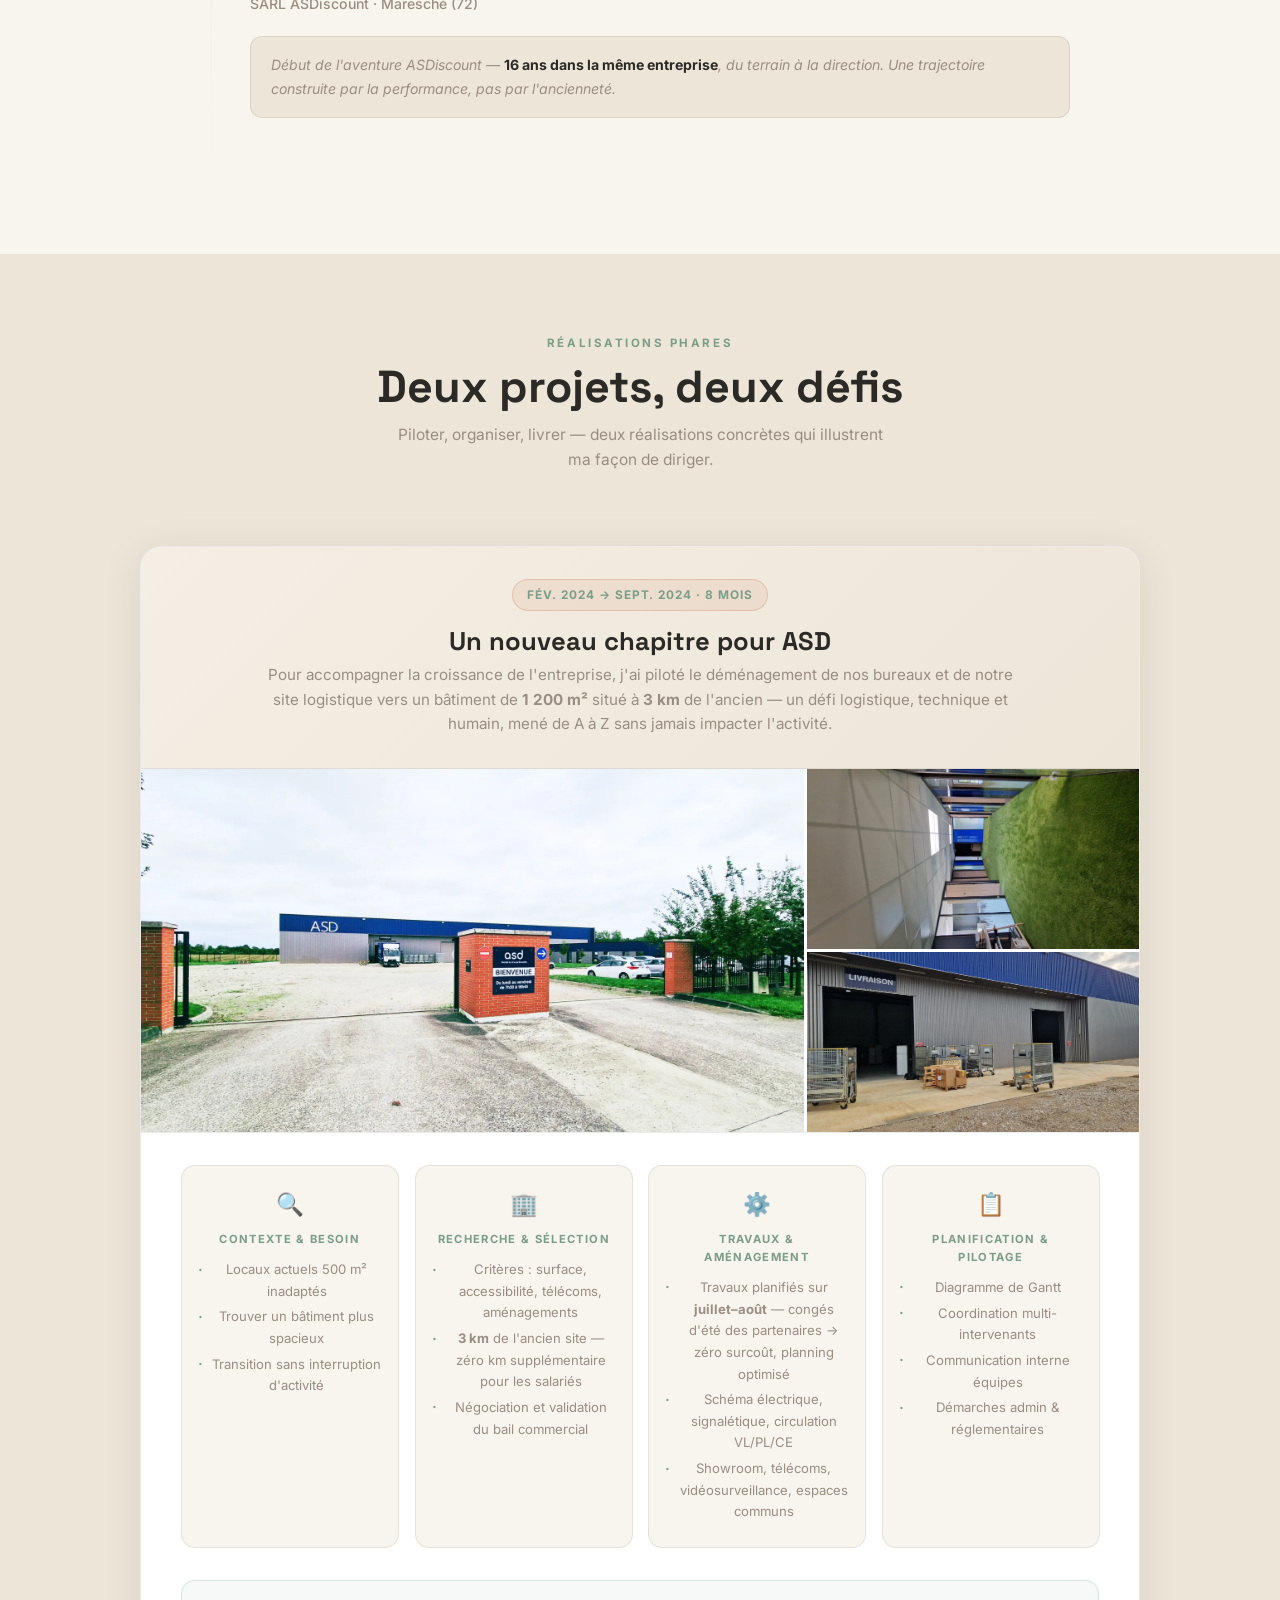
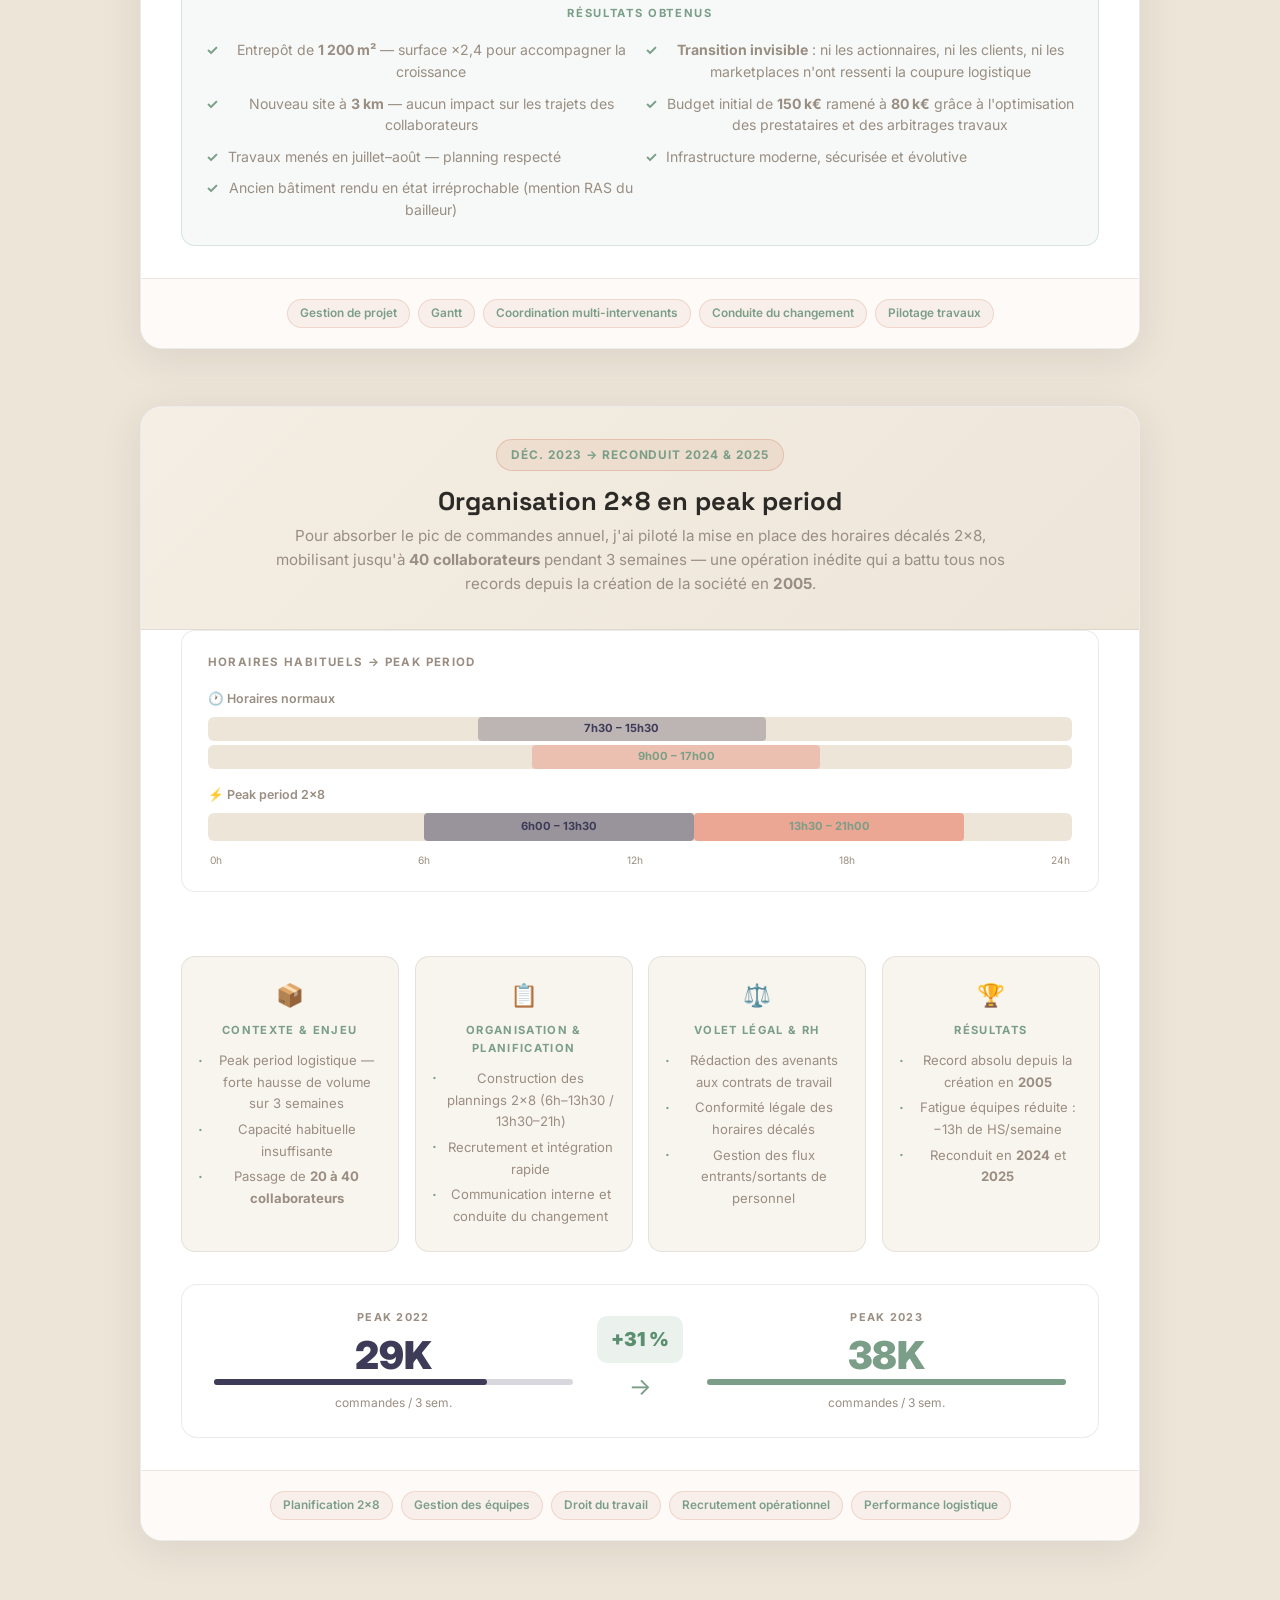
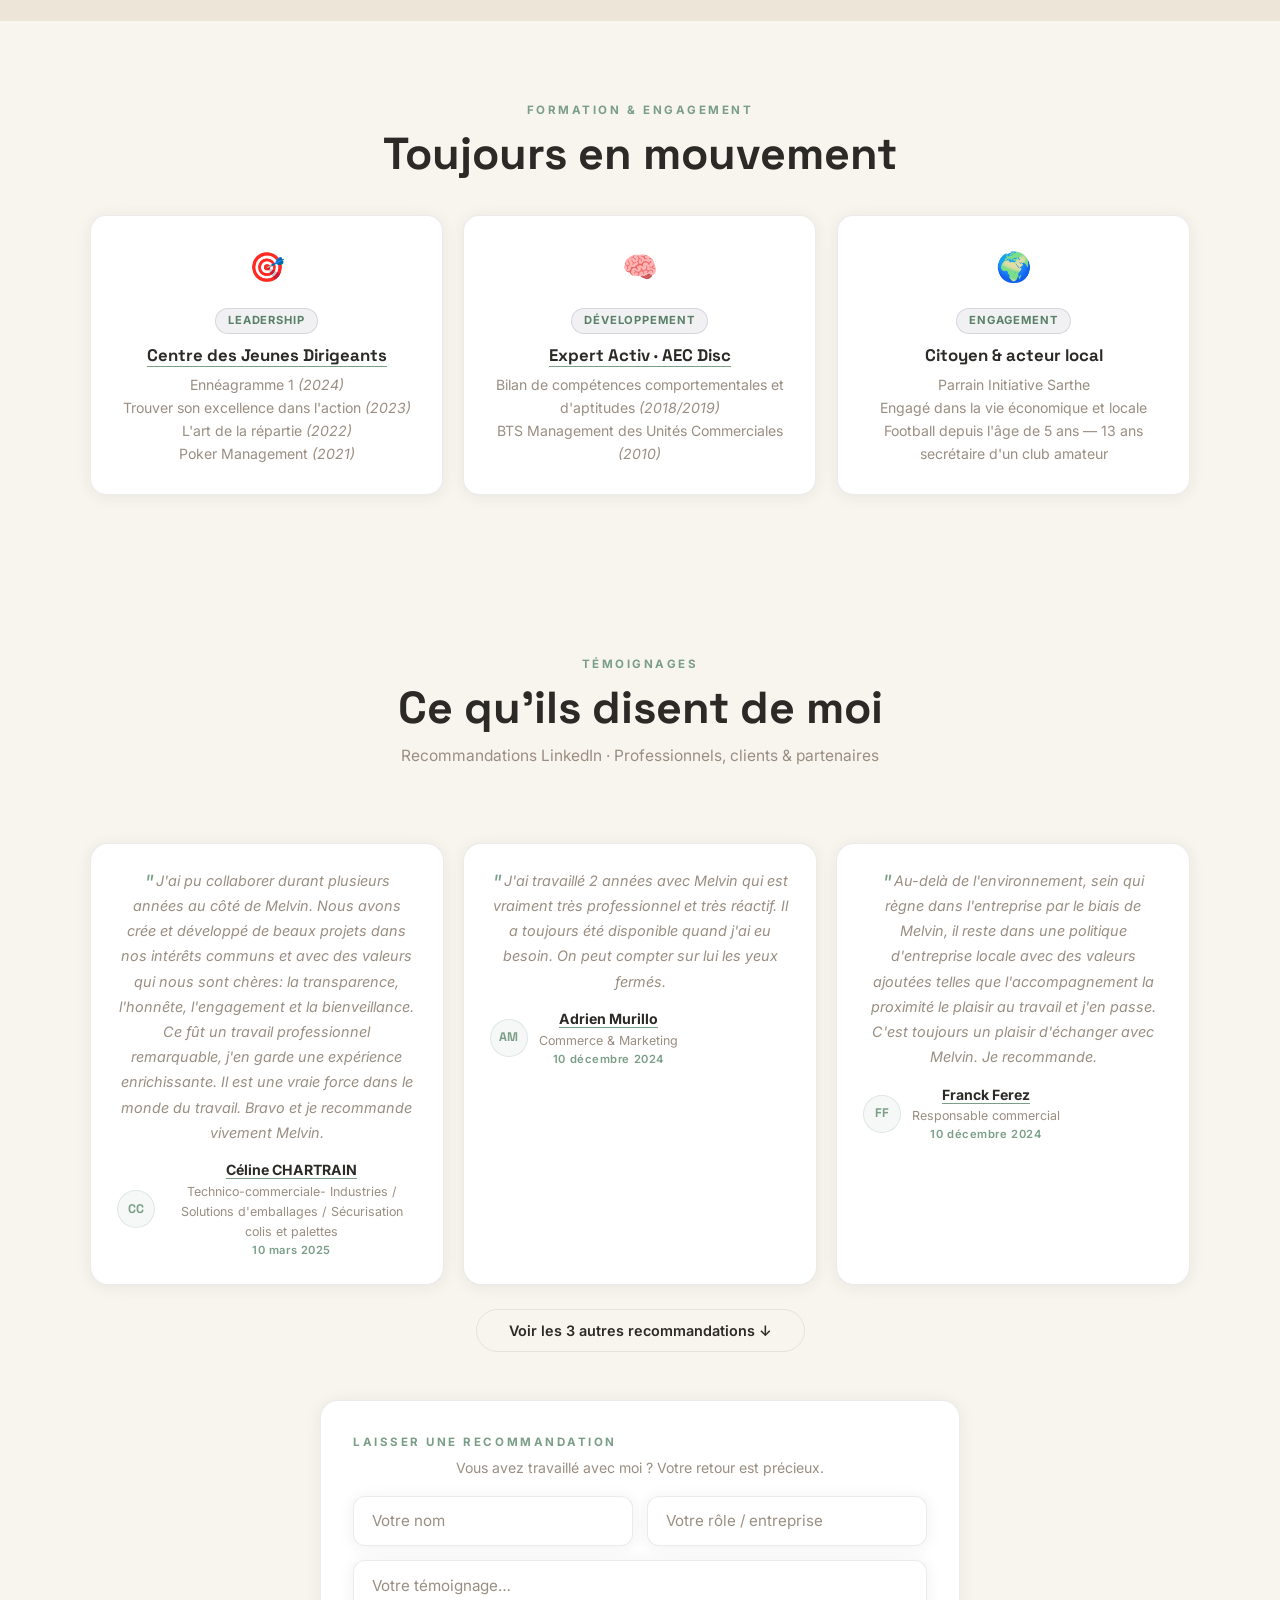
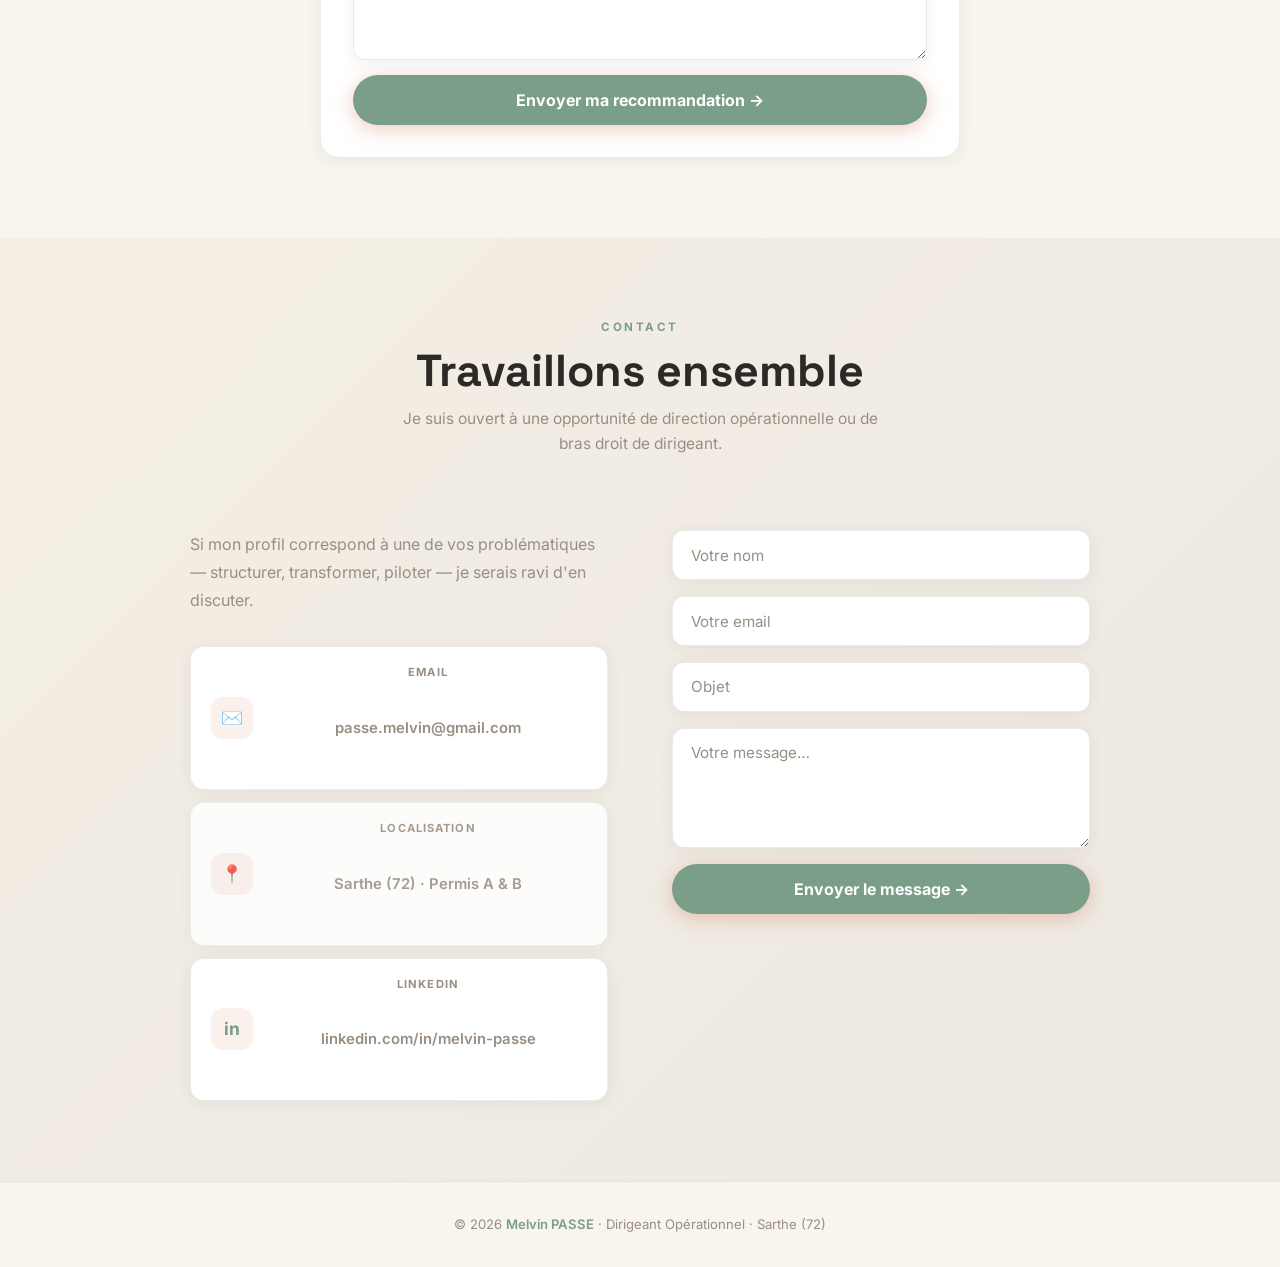
==== commit 81a32df4: "Retire la promesse de reponse du formulaire" ====
--- a/index.html
+++ b/index.html
@@ -1842,10 +1842,6 @@
 
       <div class="contact-form-wrap fade-in">
         <form class="contact-form" onsubmit="handleForm(event)" action="https://formspree.io/f/maqaawoa" method="POST">
-          <div class="form-guide" id="form-guide">
-            <span class="form-guide-arrow">↓</span>
-            Dites-moi ce que vous cherchez — je réponds sous 24h
-          </div>
           <input class="form-field" type="text" name="nom" placeholder="Votre nom" aria-label="Votre nom" autocomplete="name" required />
           <input class="form-field" type="email" name="email" placeholder="Votre email" aria-label="Votre adresse email" autocomplete="email" required />
           <input class="form-field" type="text" name="objet" placeholder="Objet" aria-label="Objet du message" />
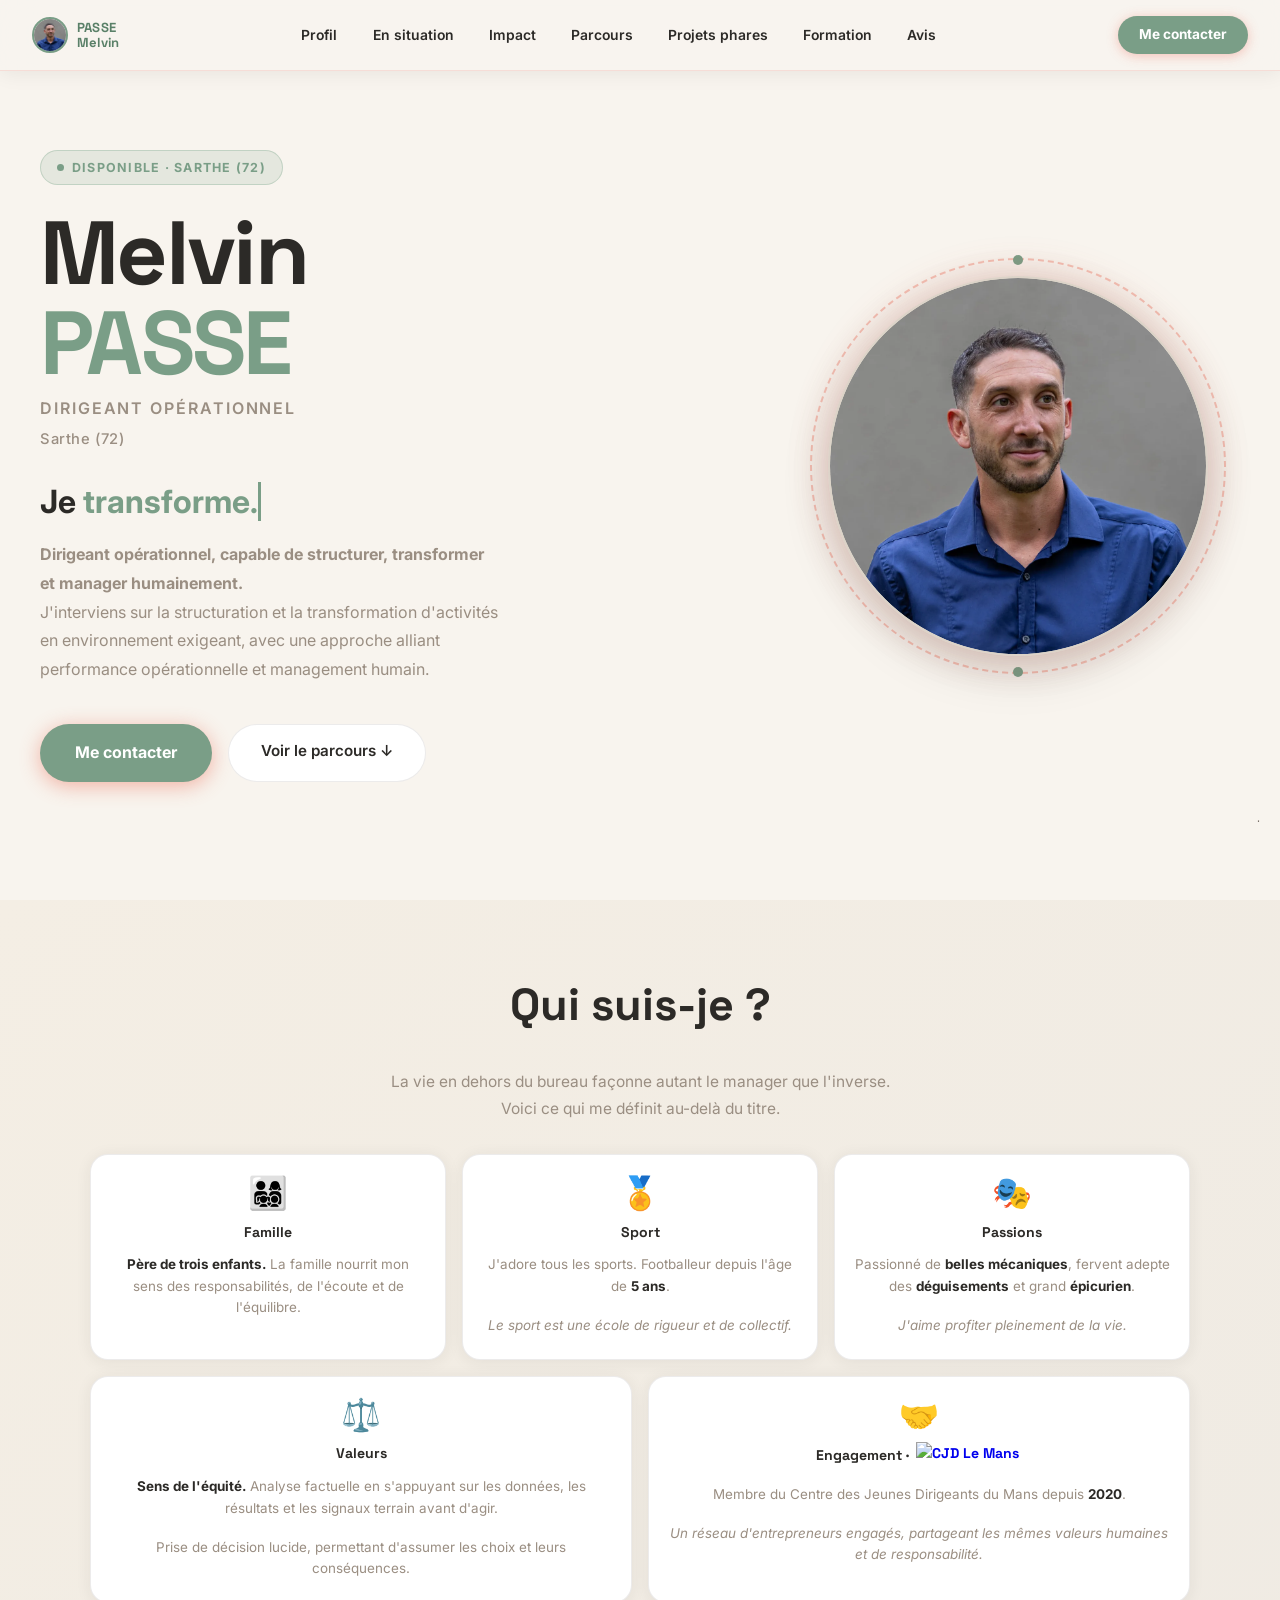
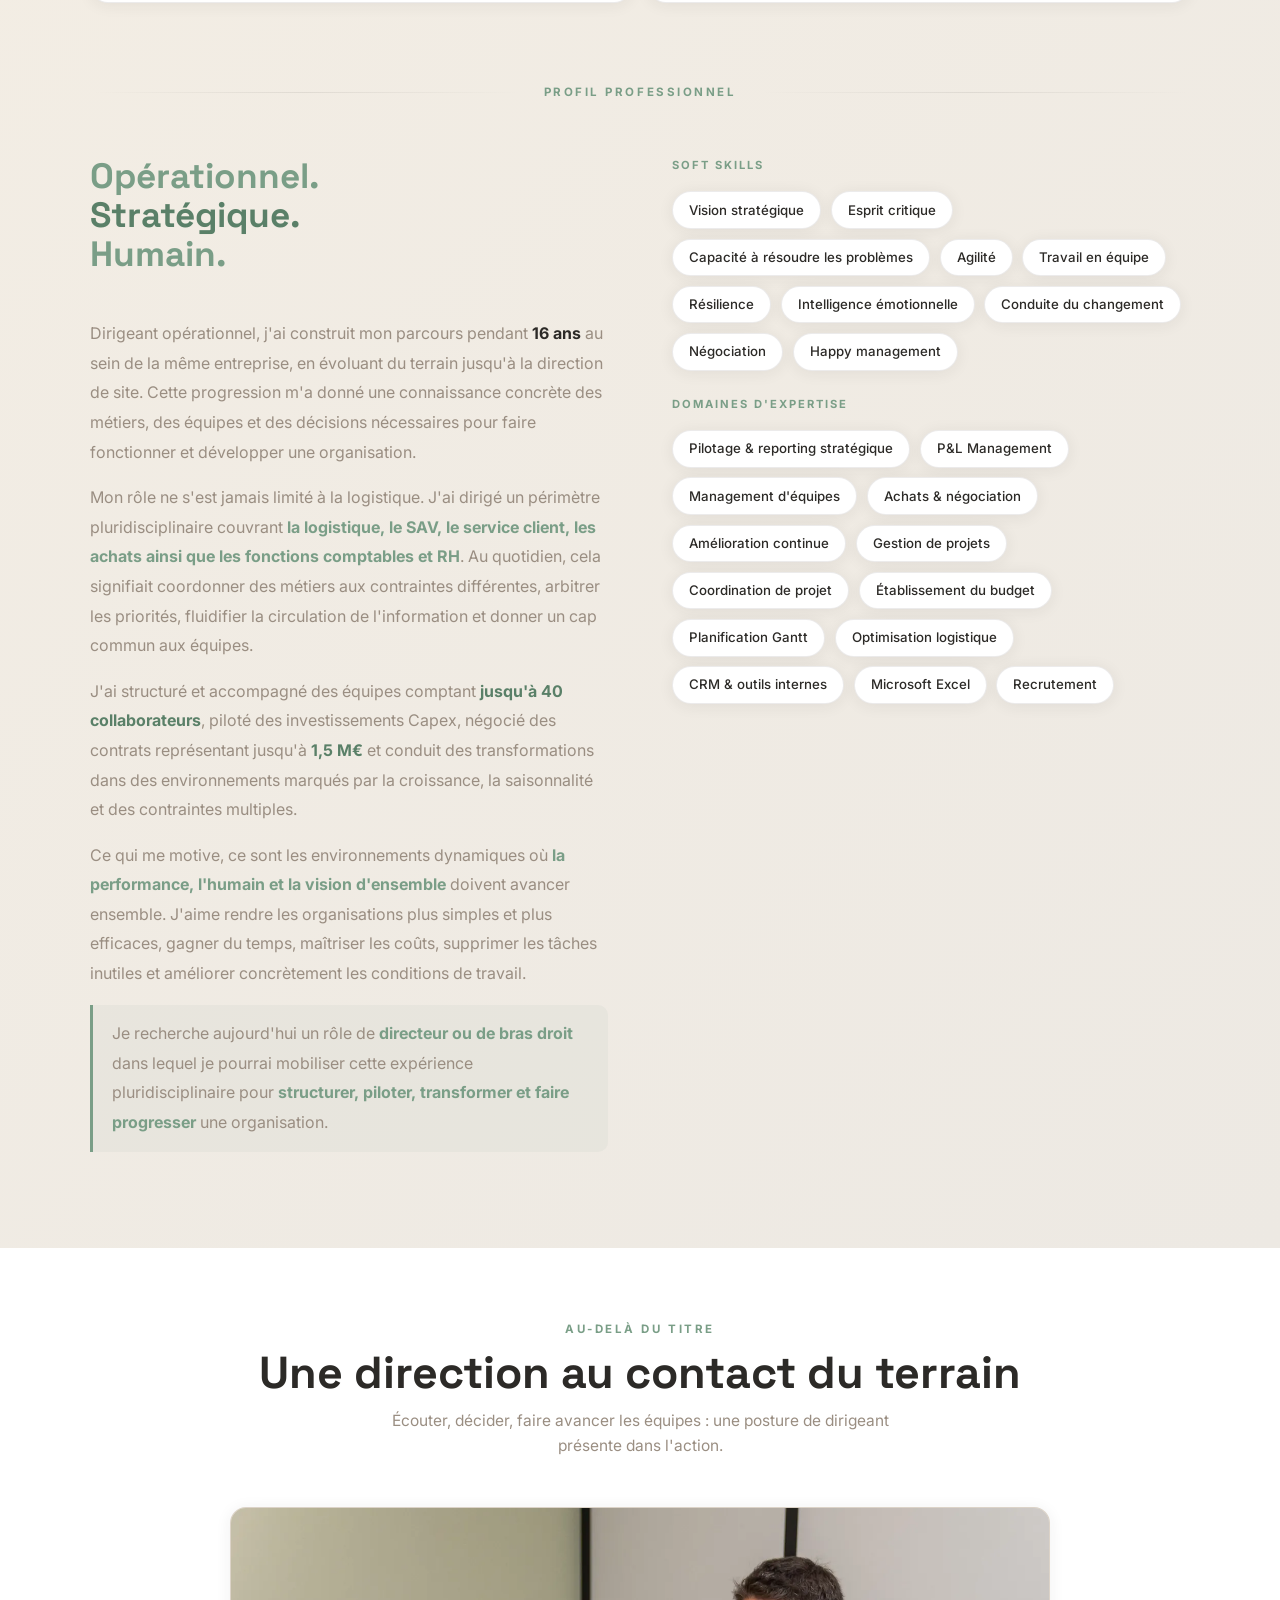
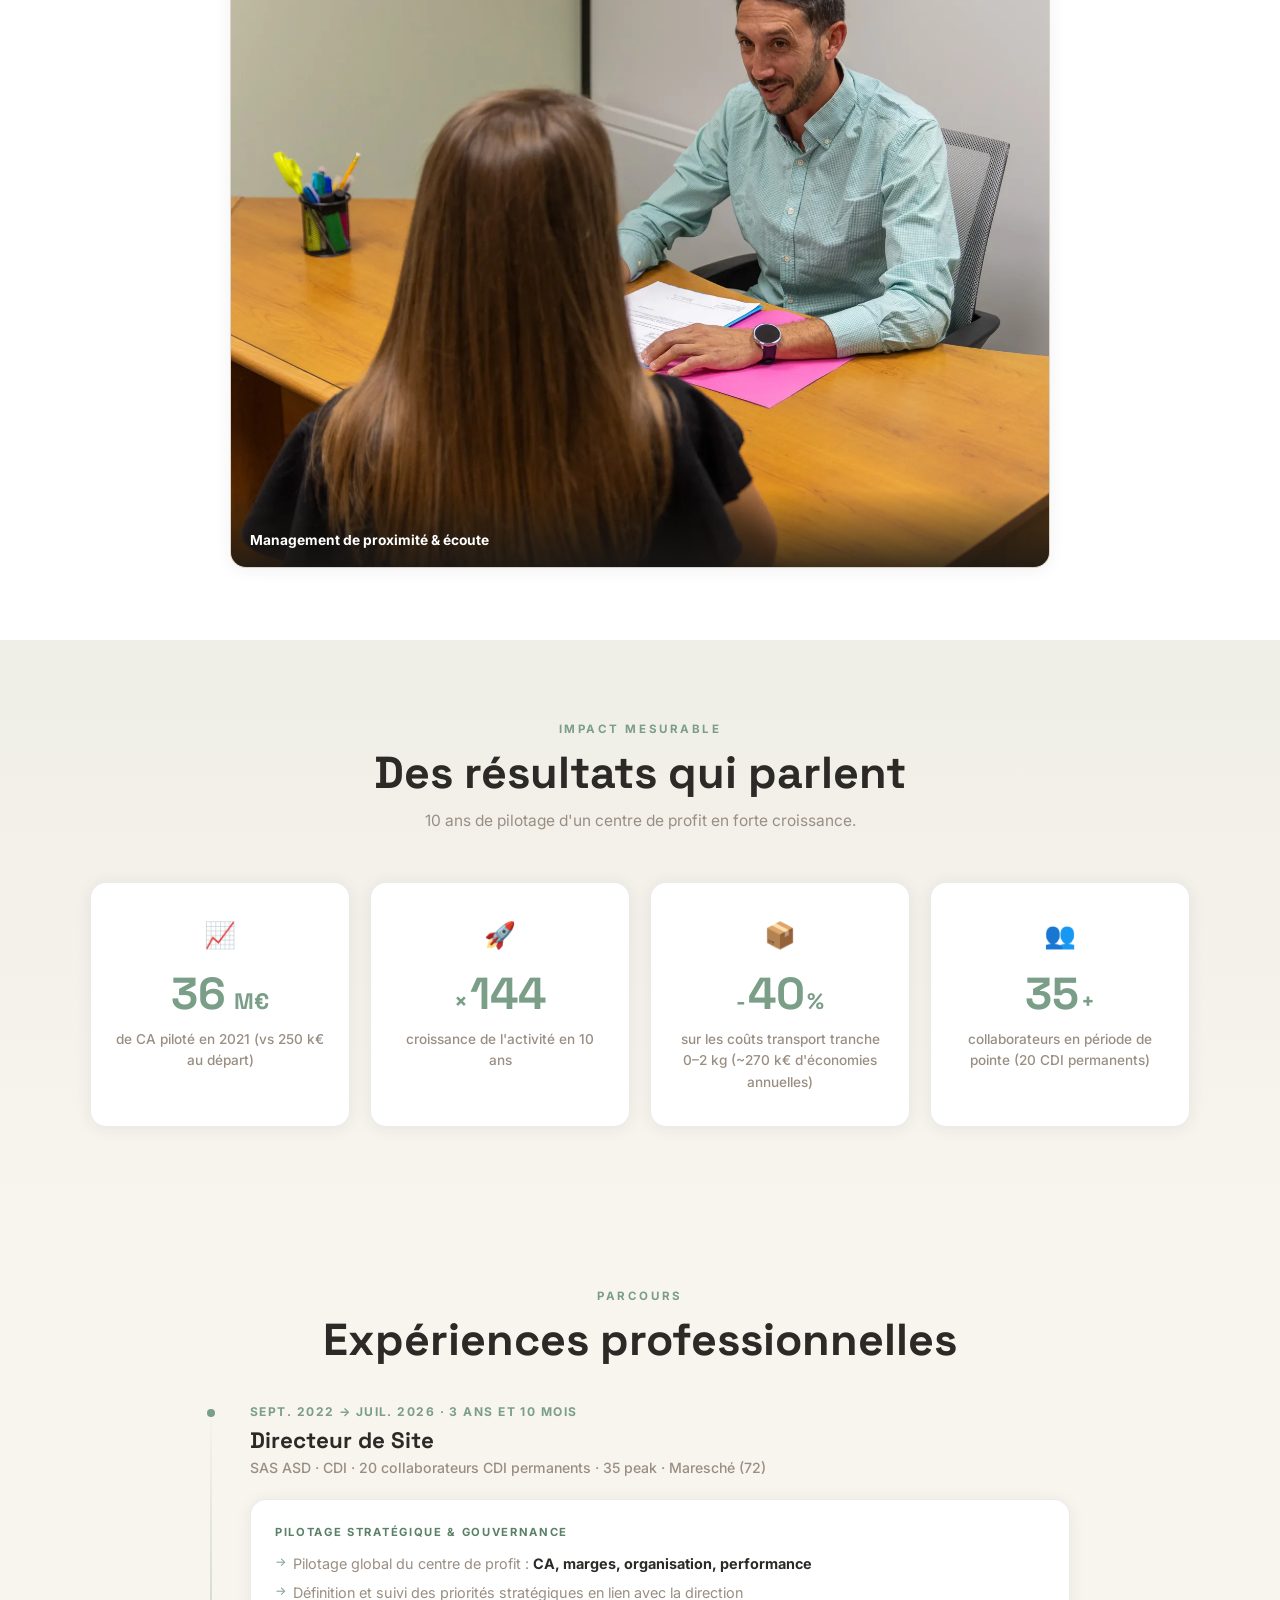
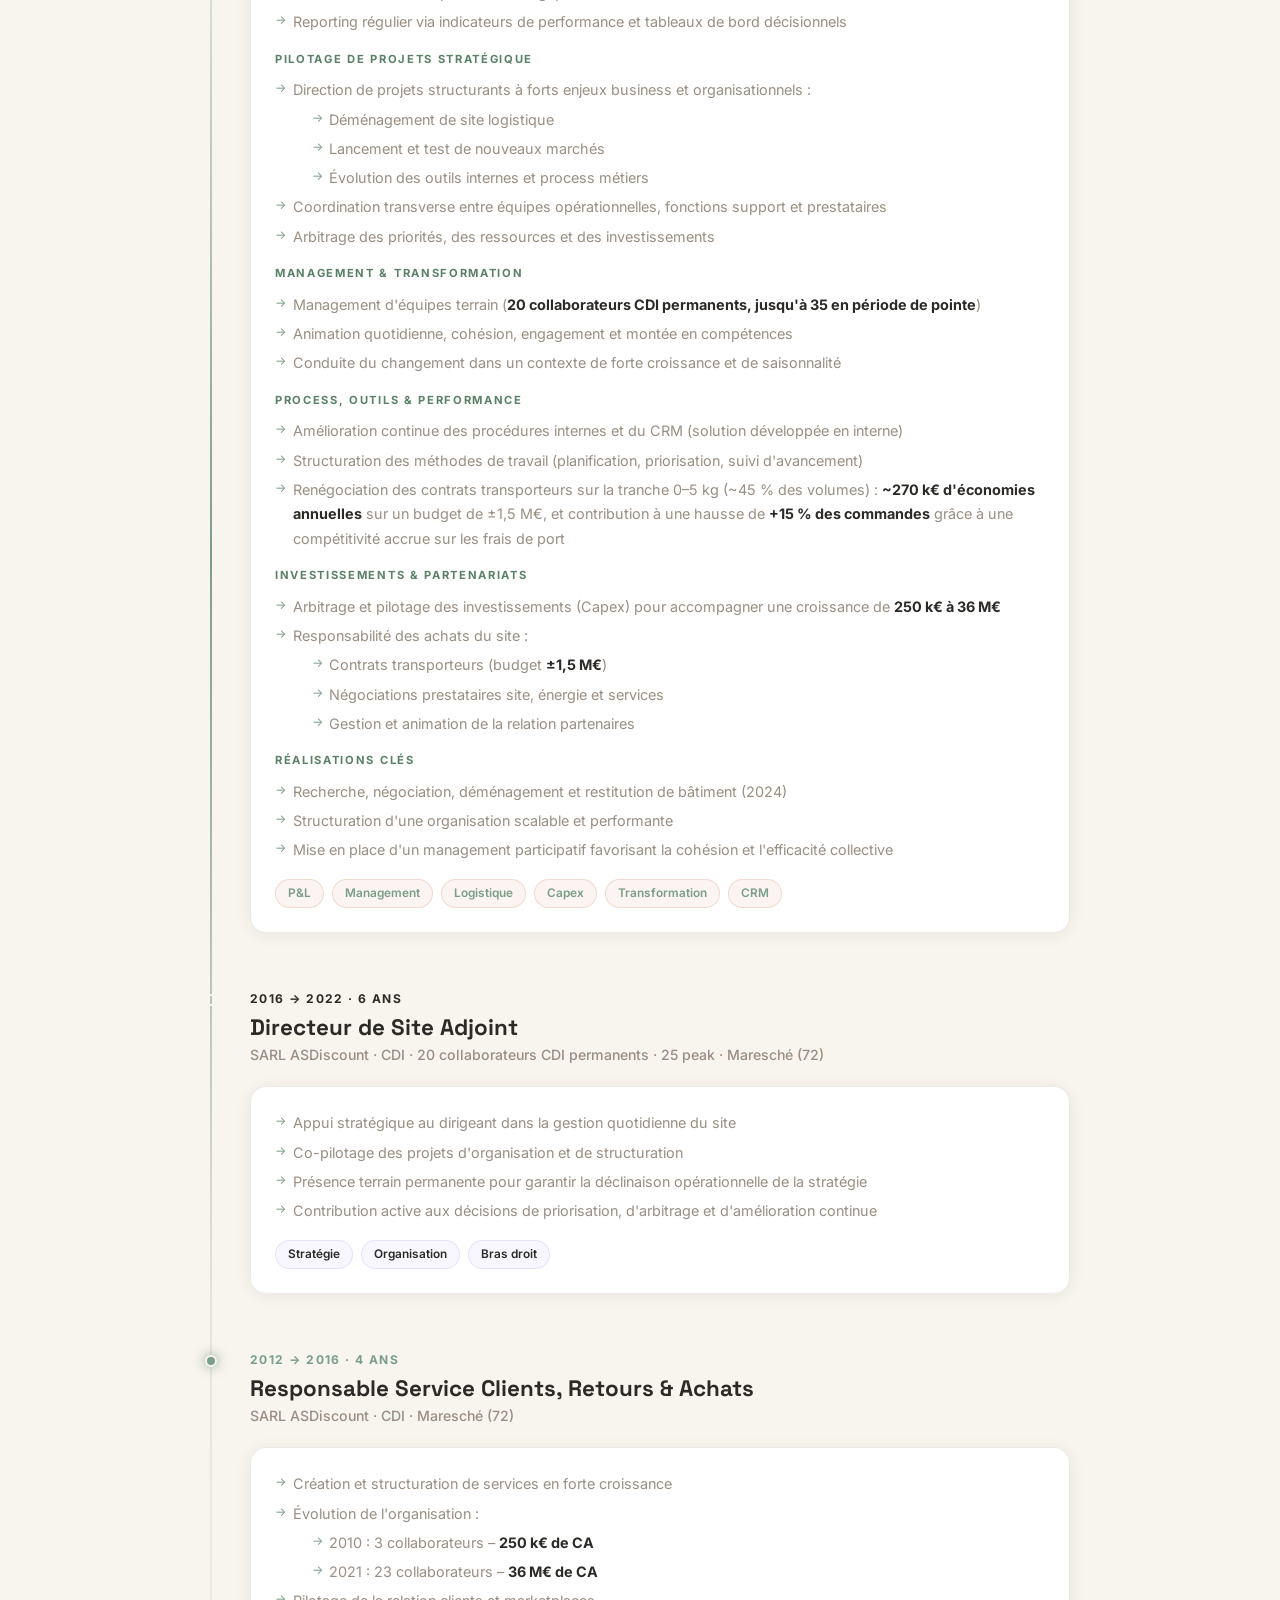
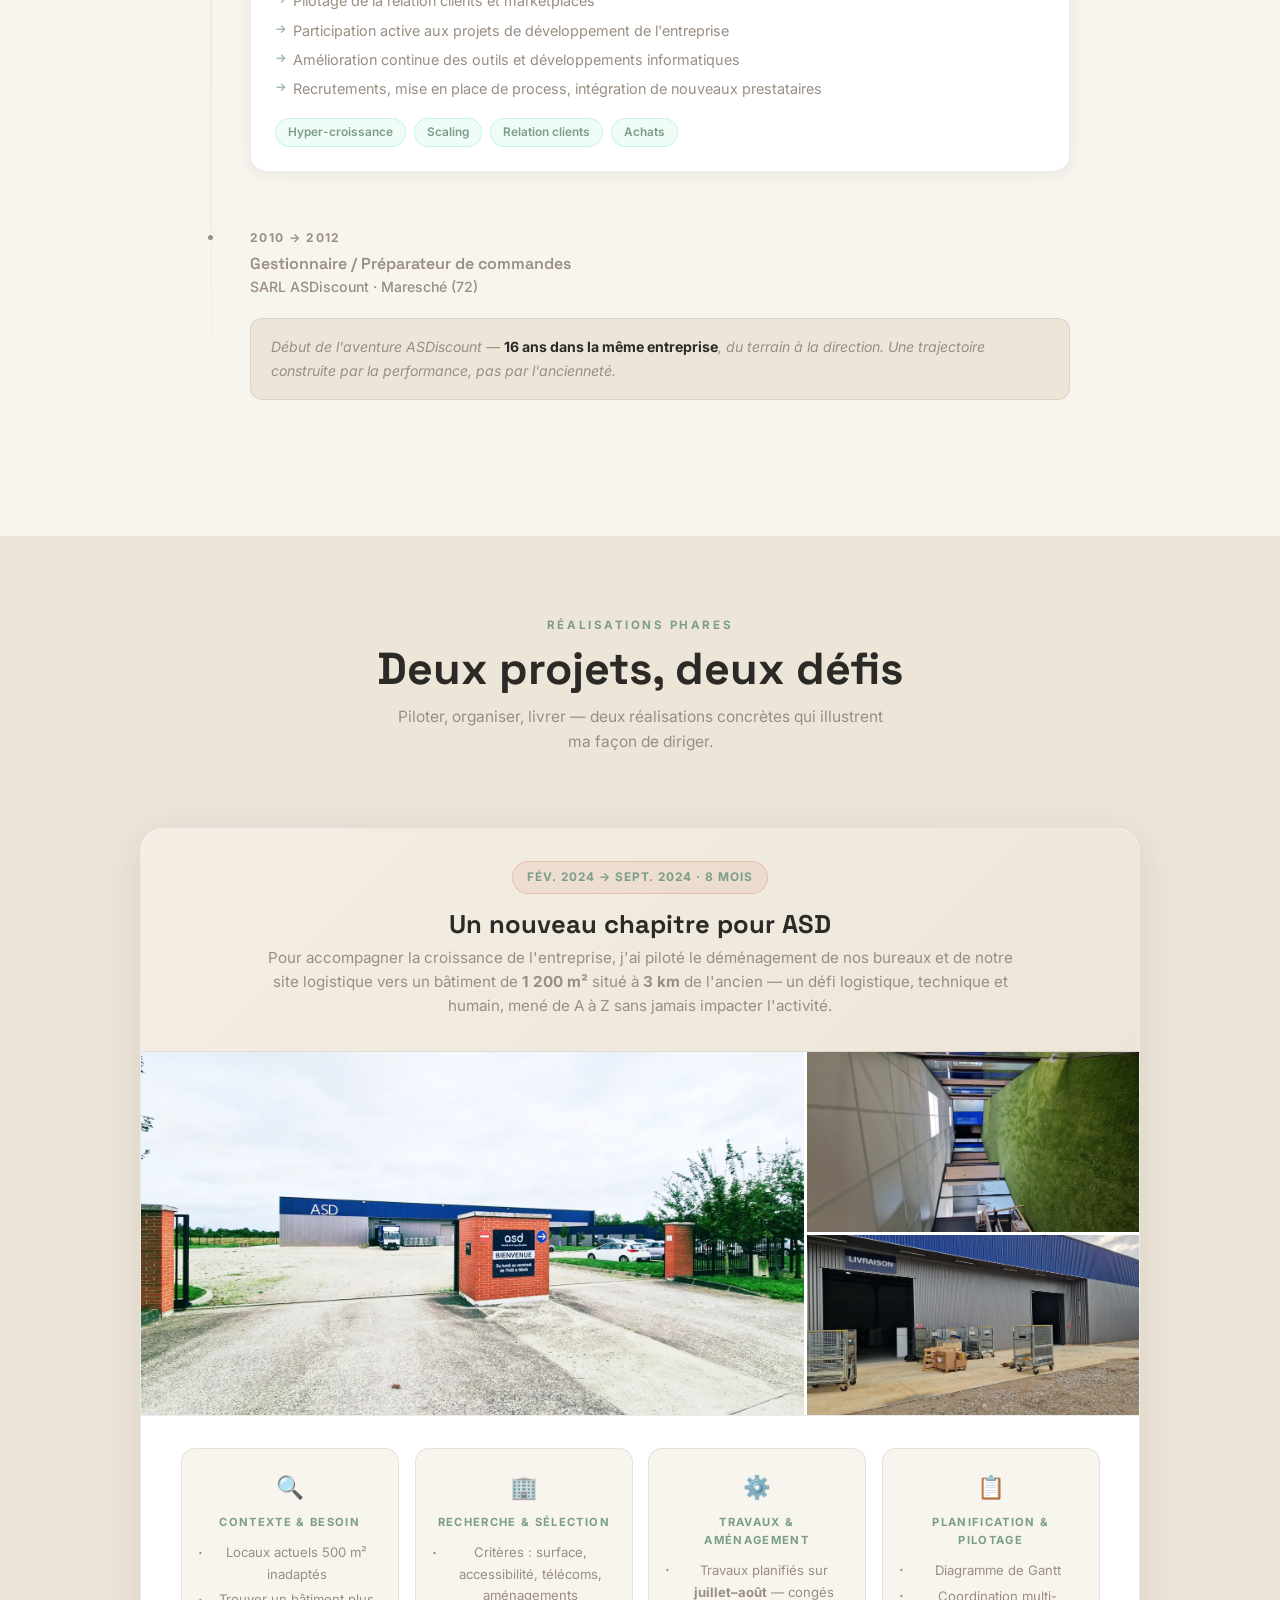
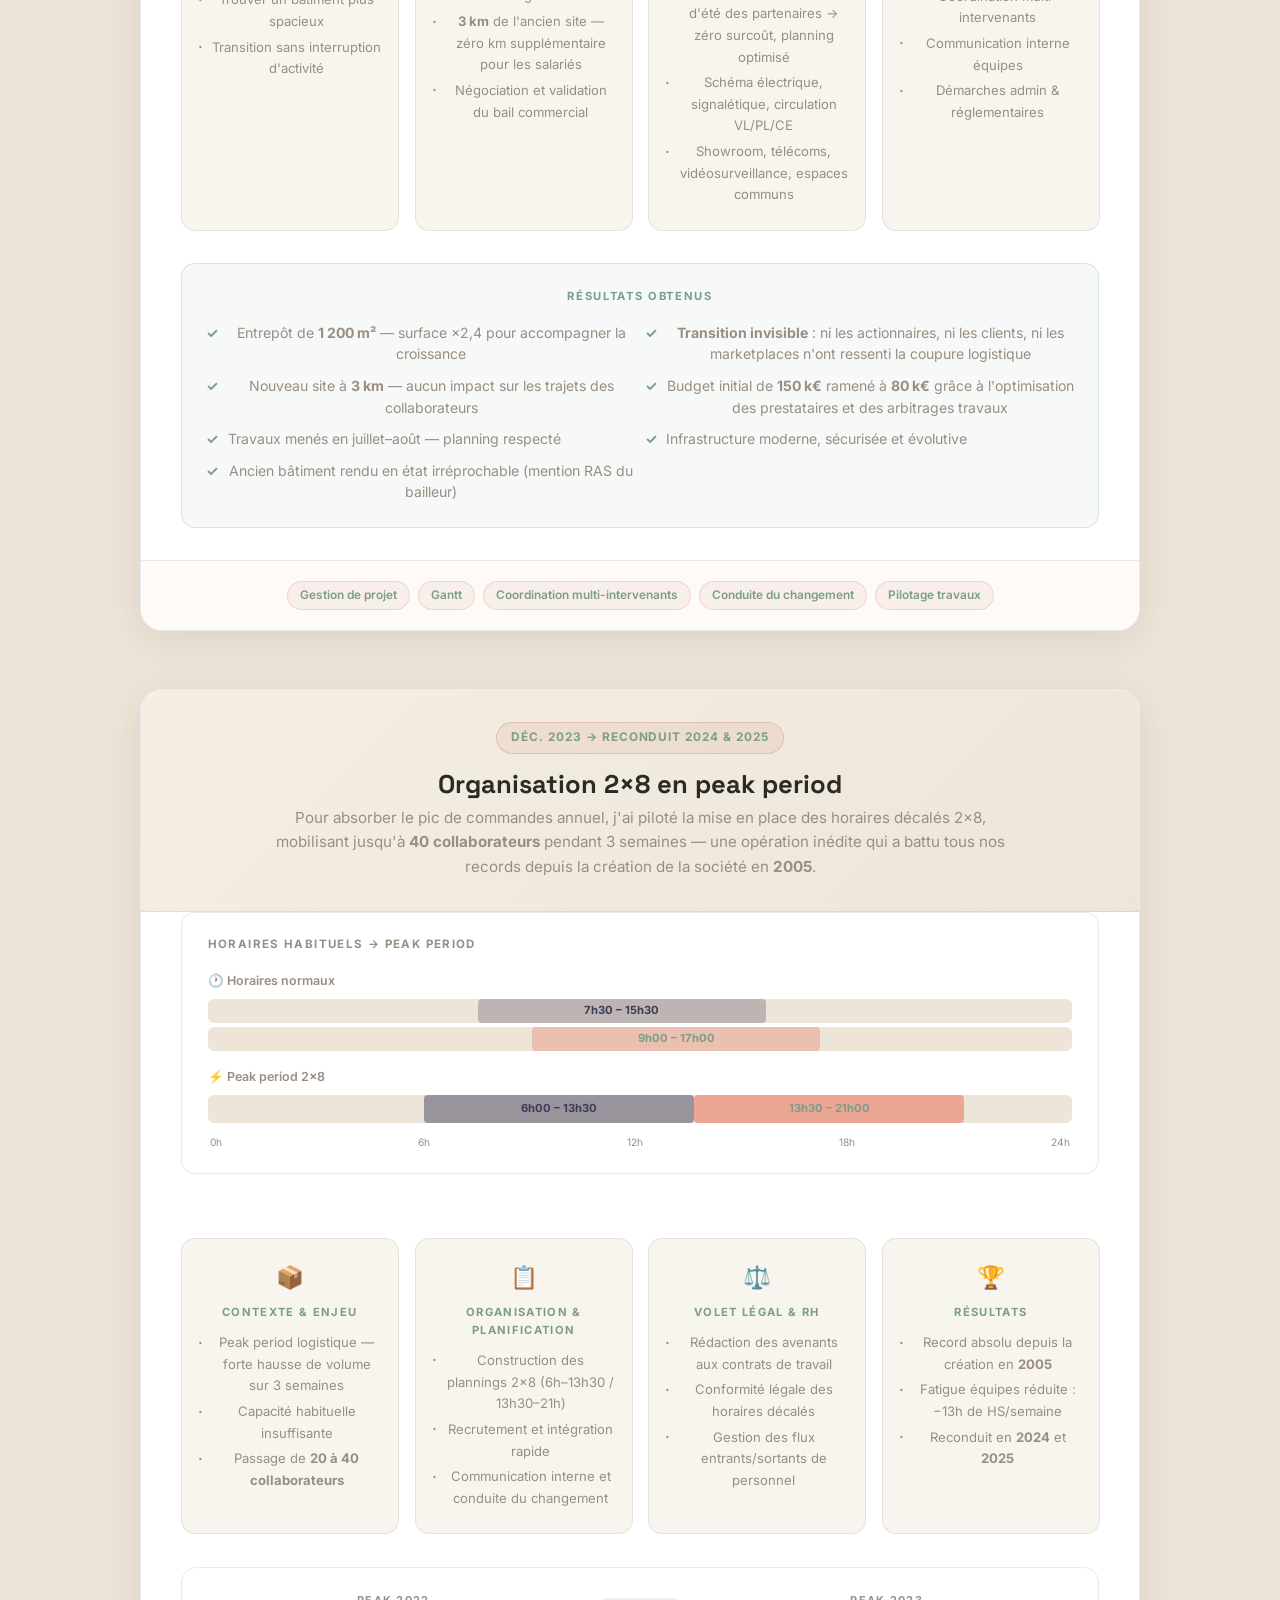
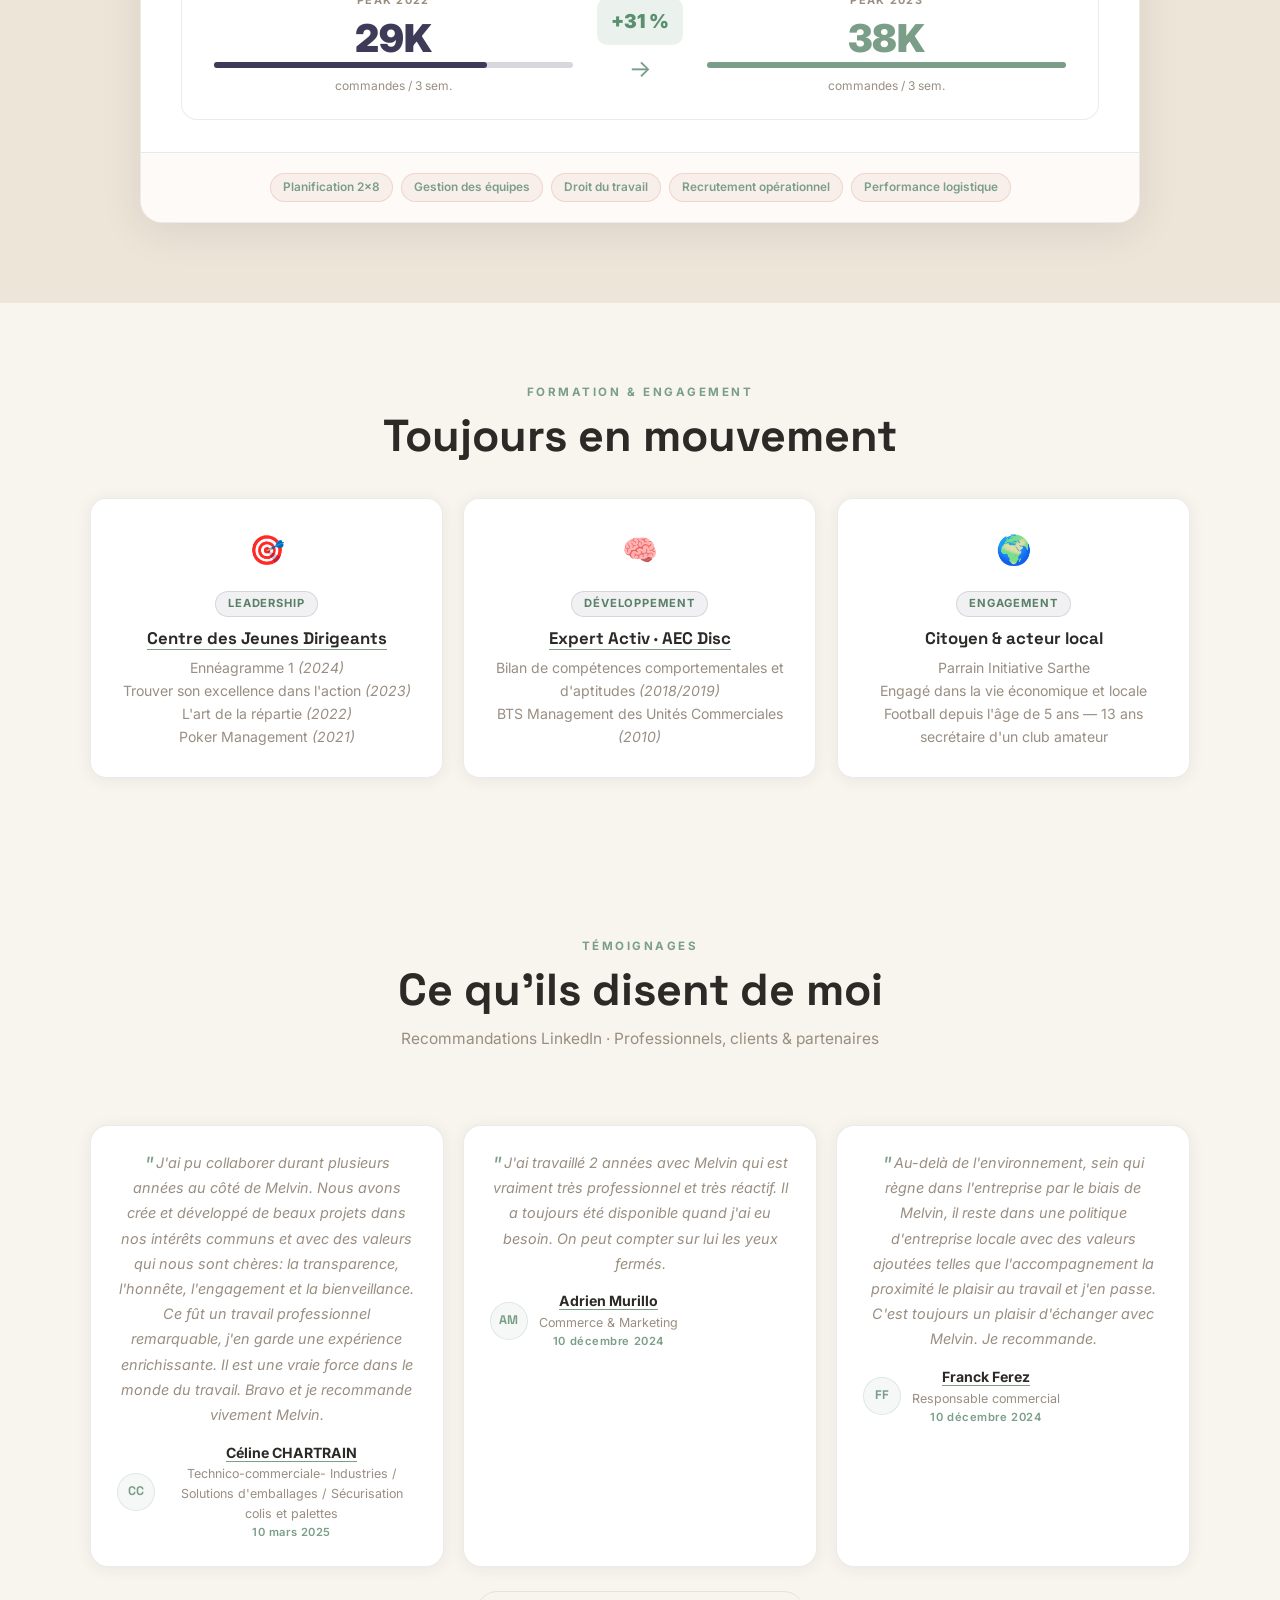
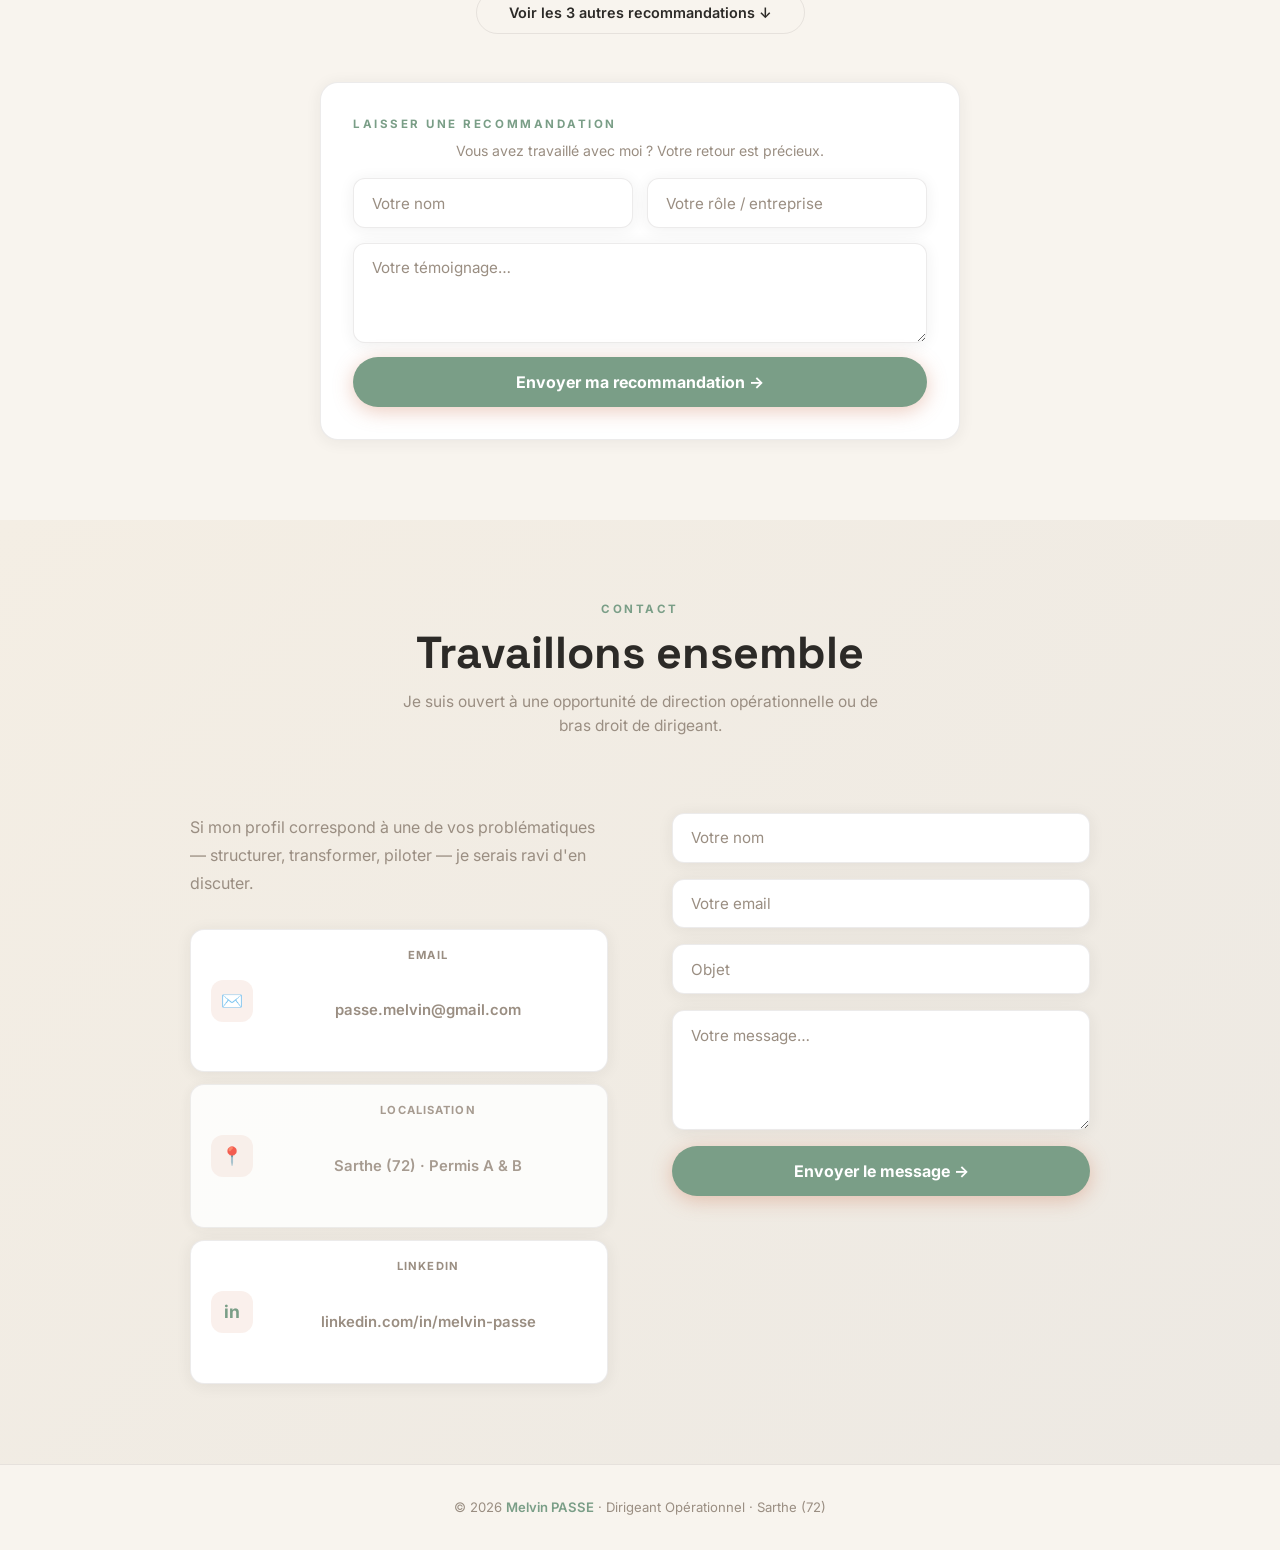
==== commit 58c9fc32: "Renforce le pilotage pluridisciplinaire" ====
--- a/index.html
+++ b/index.html
@@ -1202,16 +1202,19 @@
         <h2><span style="color:var(--accent);">Opérationnel.</span><br><span style="color:var(--accent2);">Stratégique.</span><br><span style="color:var(--green);">Humain.</span></h2>
         <br>
         <p>
-          Professionnel expérimenté en <strong style="color:var(--accent);">gestion d'équipes et pilotage global</strong>, j'ai construit mon parcours sur <strong>16 ans</strong> en combinant exigence terrain et vision stratégique — de la direction opérationnelle d'un site industriel à la mise en place de systèmes d'organisation durables.
+          Dirigeant opérationnel, j'ai construit mon parcours pendant <strong>16 ans</strong> au sein de la même entreprise, en évoluant du terrain jusqu'à la direction de site. Cette progression m'a donné une connaissance concrète des métiers, des équipes et des décisions nécessaires pour faire fonctionner et développer une organisation.
         </p>
         <p>
-          J'ai structuré des équipes comprenant <strong style="color:var(--accent2);">jusqu'à 40 collaborateurs</strong>, piloté des investissements Capex, négocié des contrats à <strong style="color:var(--accent2);">±1,5 M€</strong> et conduit des projets de transformation dans des environnements à forte saisonnalité et contraintes multiples.
+          Mon rôle ne s'est jamais limité à la logistique. J'ai dirigé un périmètre pluridisciplinaire couvrant <strong style="color:var(--accent);">la logistique, le SAV, le service client, les achats ainsi que les fonctions comptables et RH</strong>. Au quotidien, cela signifiait coordonner des métiers aux contraintes différentes, arbitrer les priorités, fluidifier la circulation de l'information et donner un cap commun aux équipes.
         </p>
         <p>
-          Ce qui me motive : les environnements dynamiques où <strong style="color:var(--green);">l'humain et la vision d'ensemble</strong> sont au cœur des décisions. J'ai également une vraie passion pour <strong style="color:var(--green);">l'optimisation et l'amélioration continue</strong> — gagner du temps, réduire les coûts, éliminer les tâches chronophages et améliorer les conditions de travail au quotidien.
+          J'ai structuré et accompagné des équipes comptant <strong style="color:var(--accent2);">jusqu'à 40 collaborateurs</strong>, piloté des investissements Capex, négocié des contrats représentant jusqu'à <strong style="color:var(--accent2);">1,5 M€</strong> et conduit des transformations dans des environnements marqués par la croissance, la saisonnalité et des contraintes multiples.
+        </p>
+        <p>
+          Ce qui me motive, ce sont les environnements dynamiques où <strong style="color:var(--green);">la performance, l'humain et la vision d'ensemble</strong> doivent avancer ensemble. J'aime rendre les organisations plus simples et plus efficaces, gagner du temps, maîtriser les coûts, supprimer les tâches inutiles et améliorer concrètement les conditions de travail.
         </p>
         <p style="margin-top:1rem; padding:.9rem 1.2rem; background:var(--coral-bg); border-left:3px solid var(--accent); border-radius:0 10px 10px 0;">
-          Je cherche aujourd'hui un rôle de direction — <strong style="color:var(--accent);">Directeur ou bras droit</strong> — où je peux apporter ma capacité à <strong style="color:var(--accent);">structurer, piloter et faire performer</strong> une organisation.
+          Je recherche aujourd'hui un rôle de <strong style="color:var(--accent);">directeur ou de bras droit</strong> dans lequel je pourrai mobiliser cette expérience pluridisciplinaire pour <strong style="color:var(--accent);">structurer, piloter, transformer et faire progresser</strong> une organisation.
         </p>
       </div>
       <div class="fade-in">
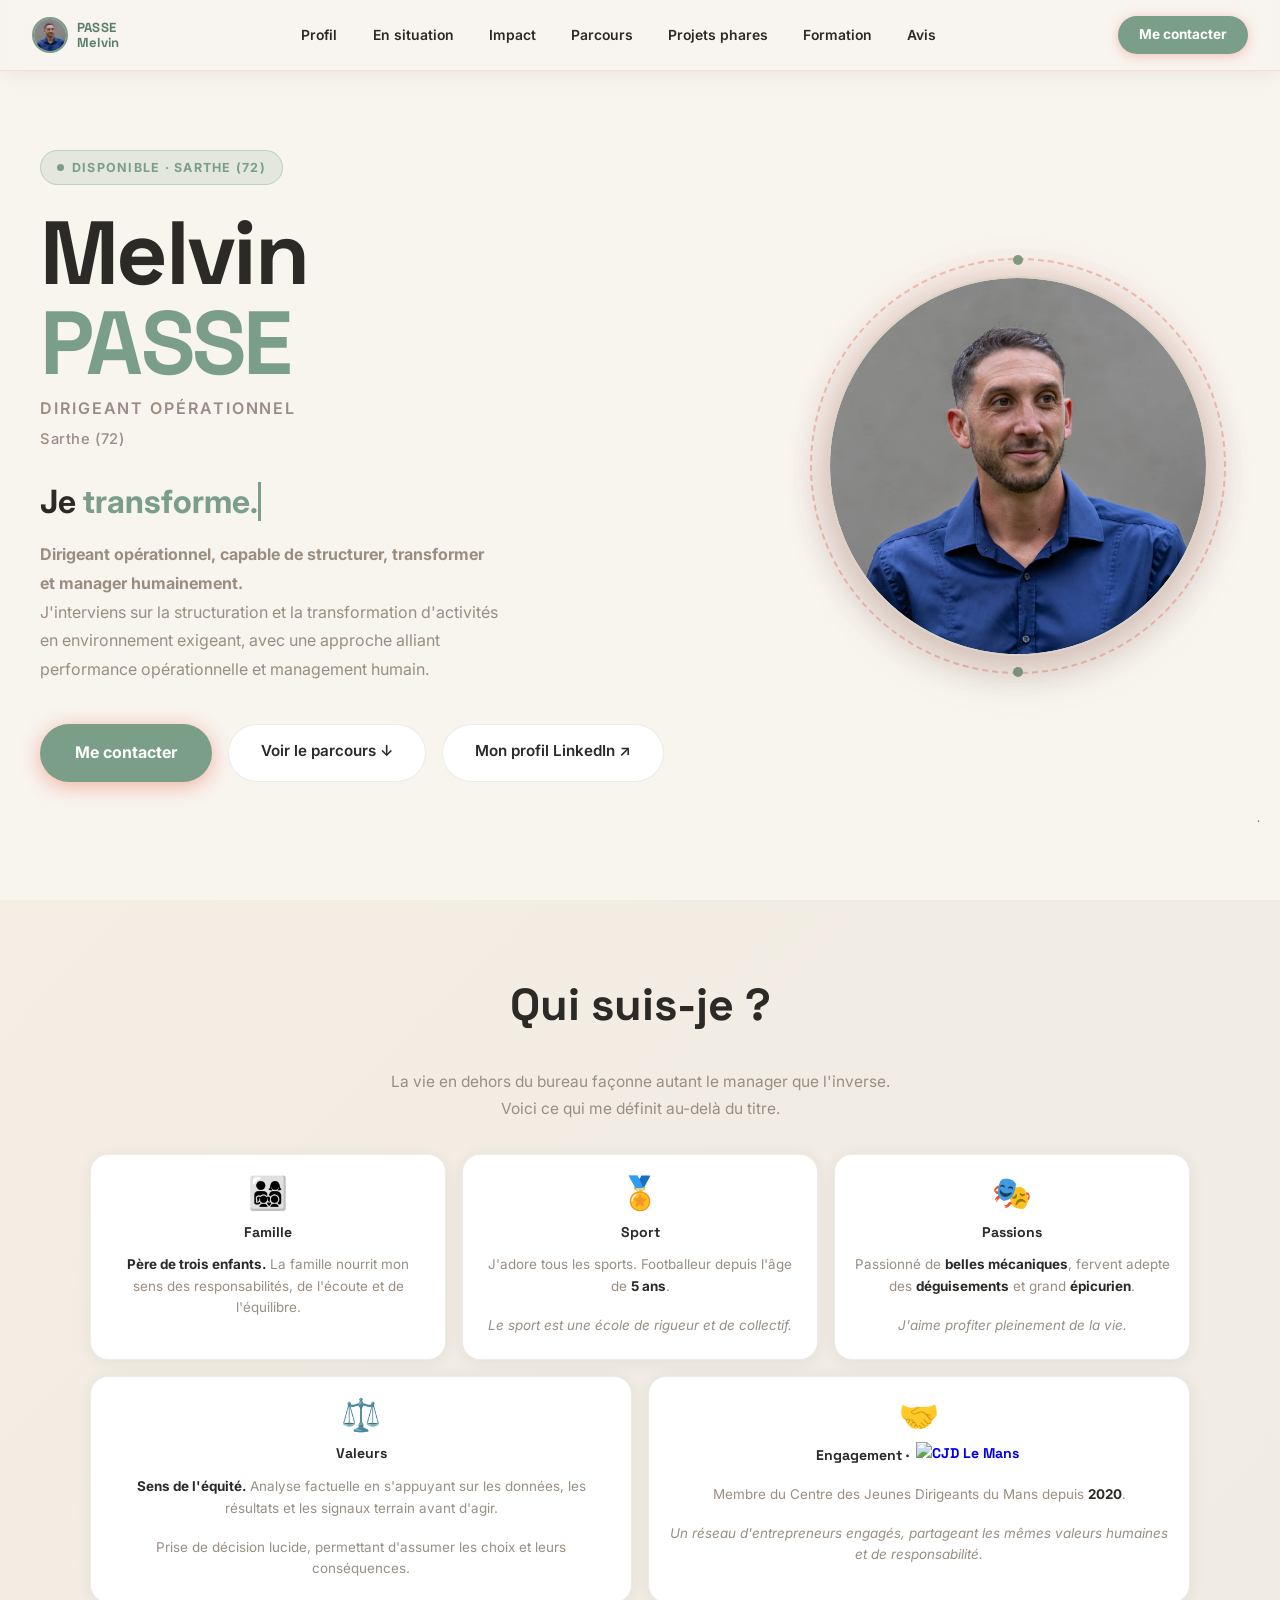
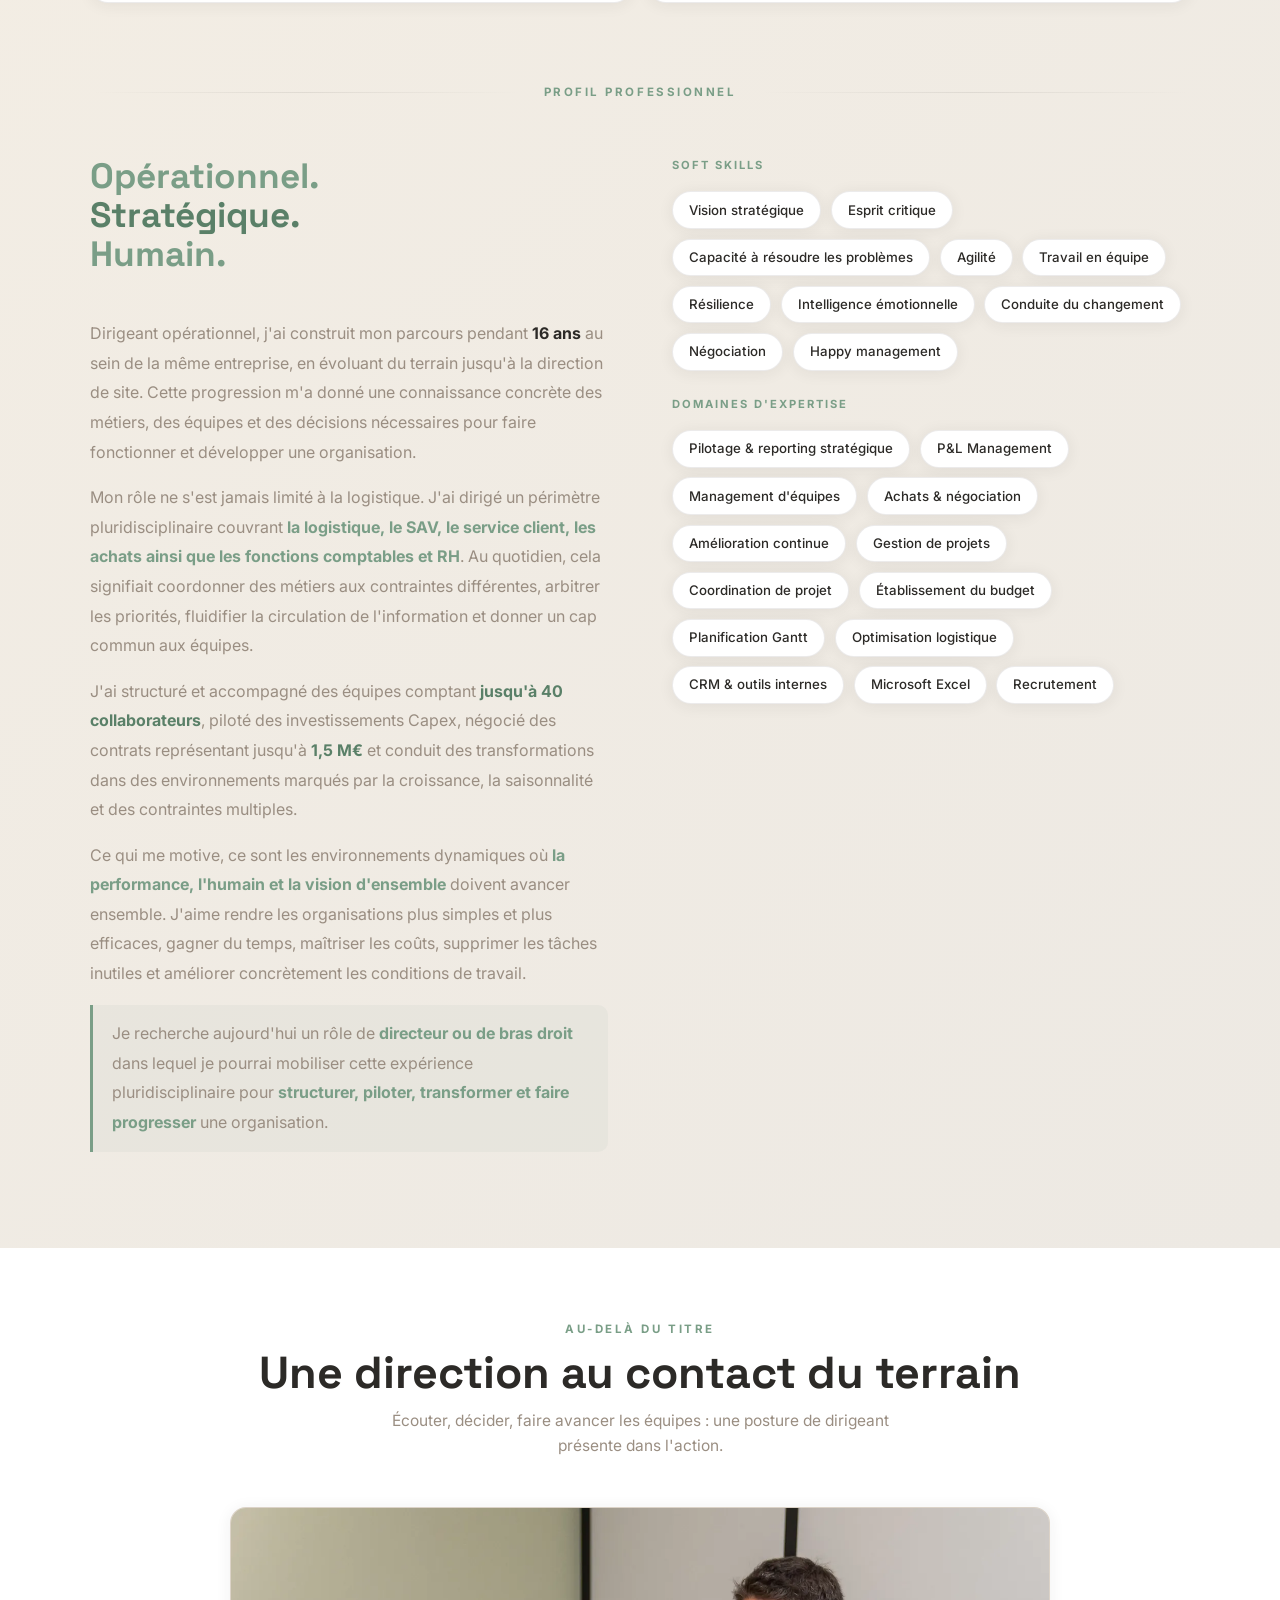
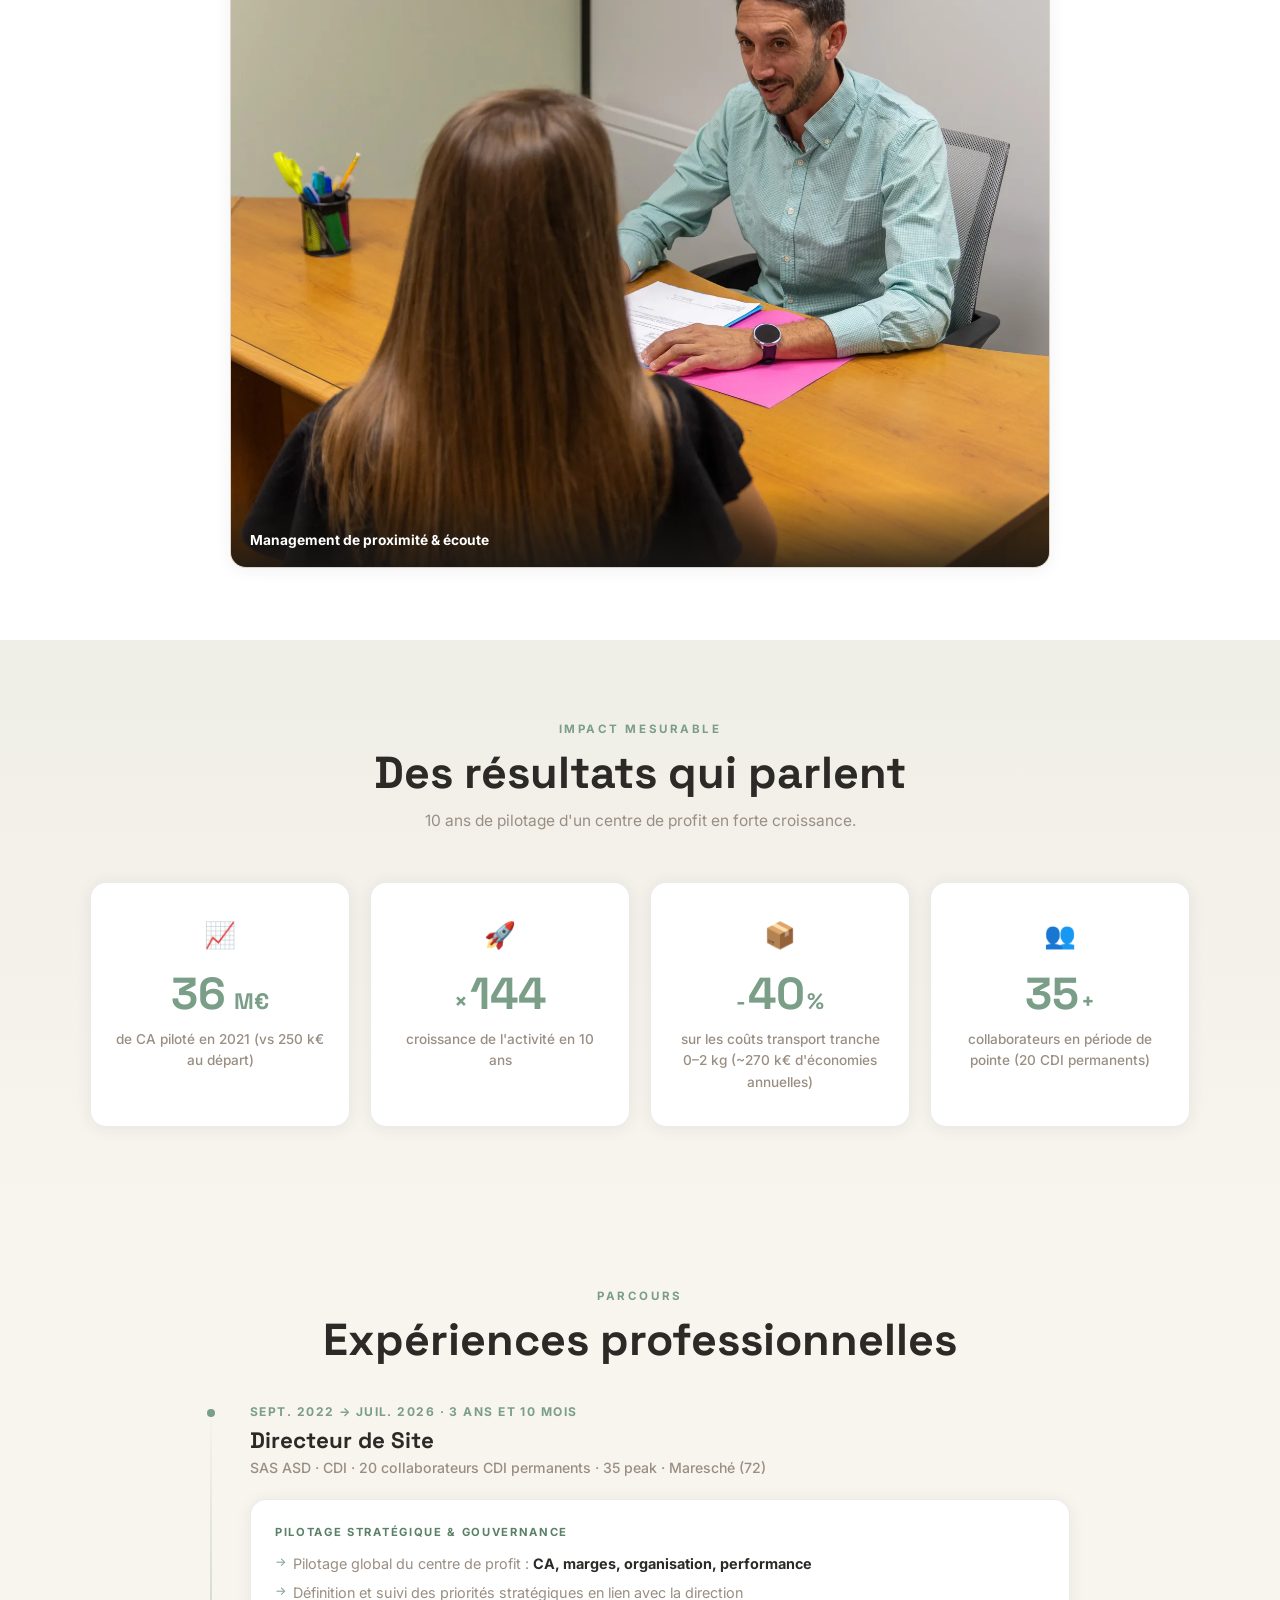
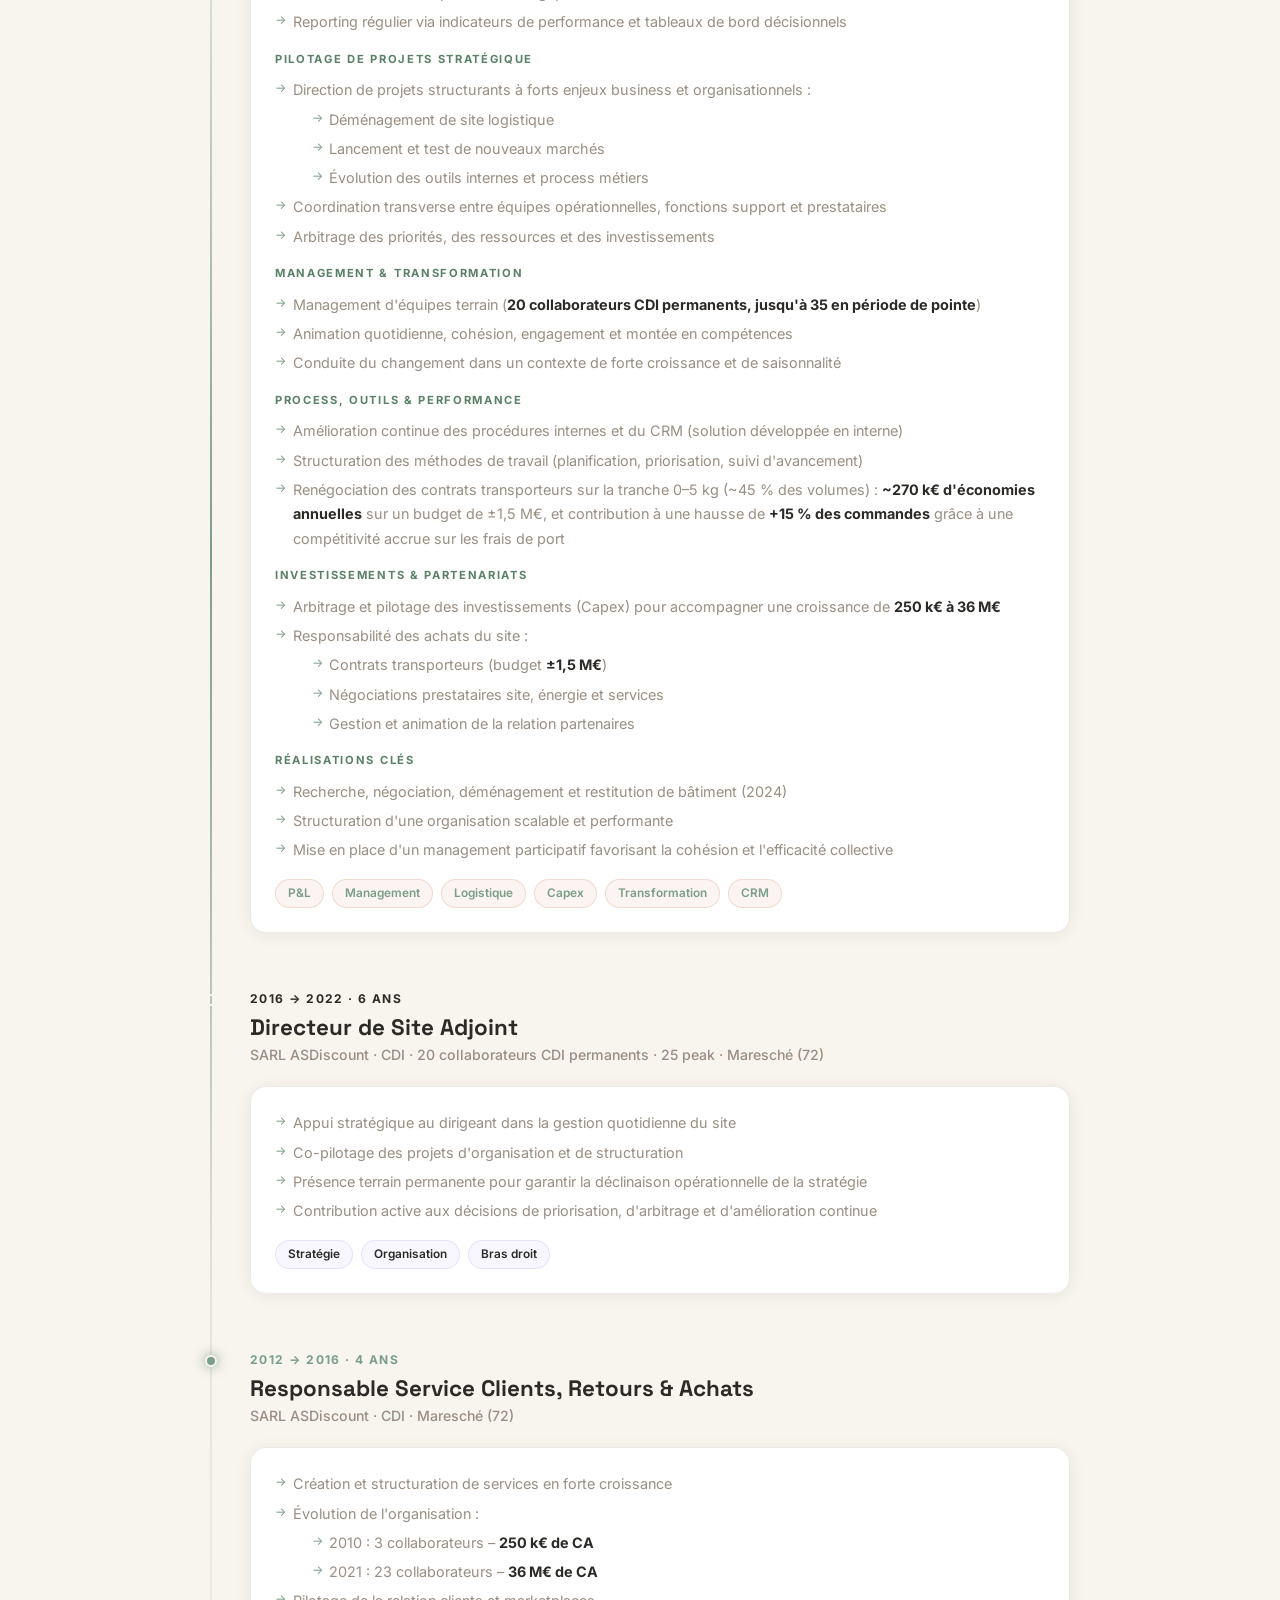
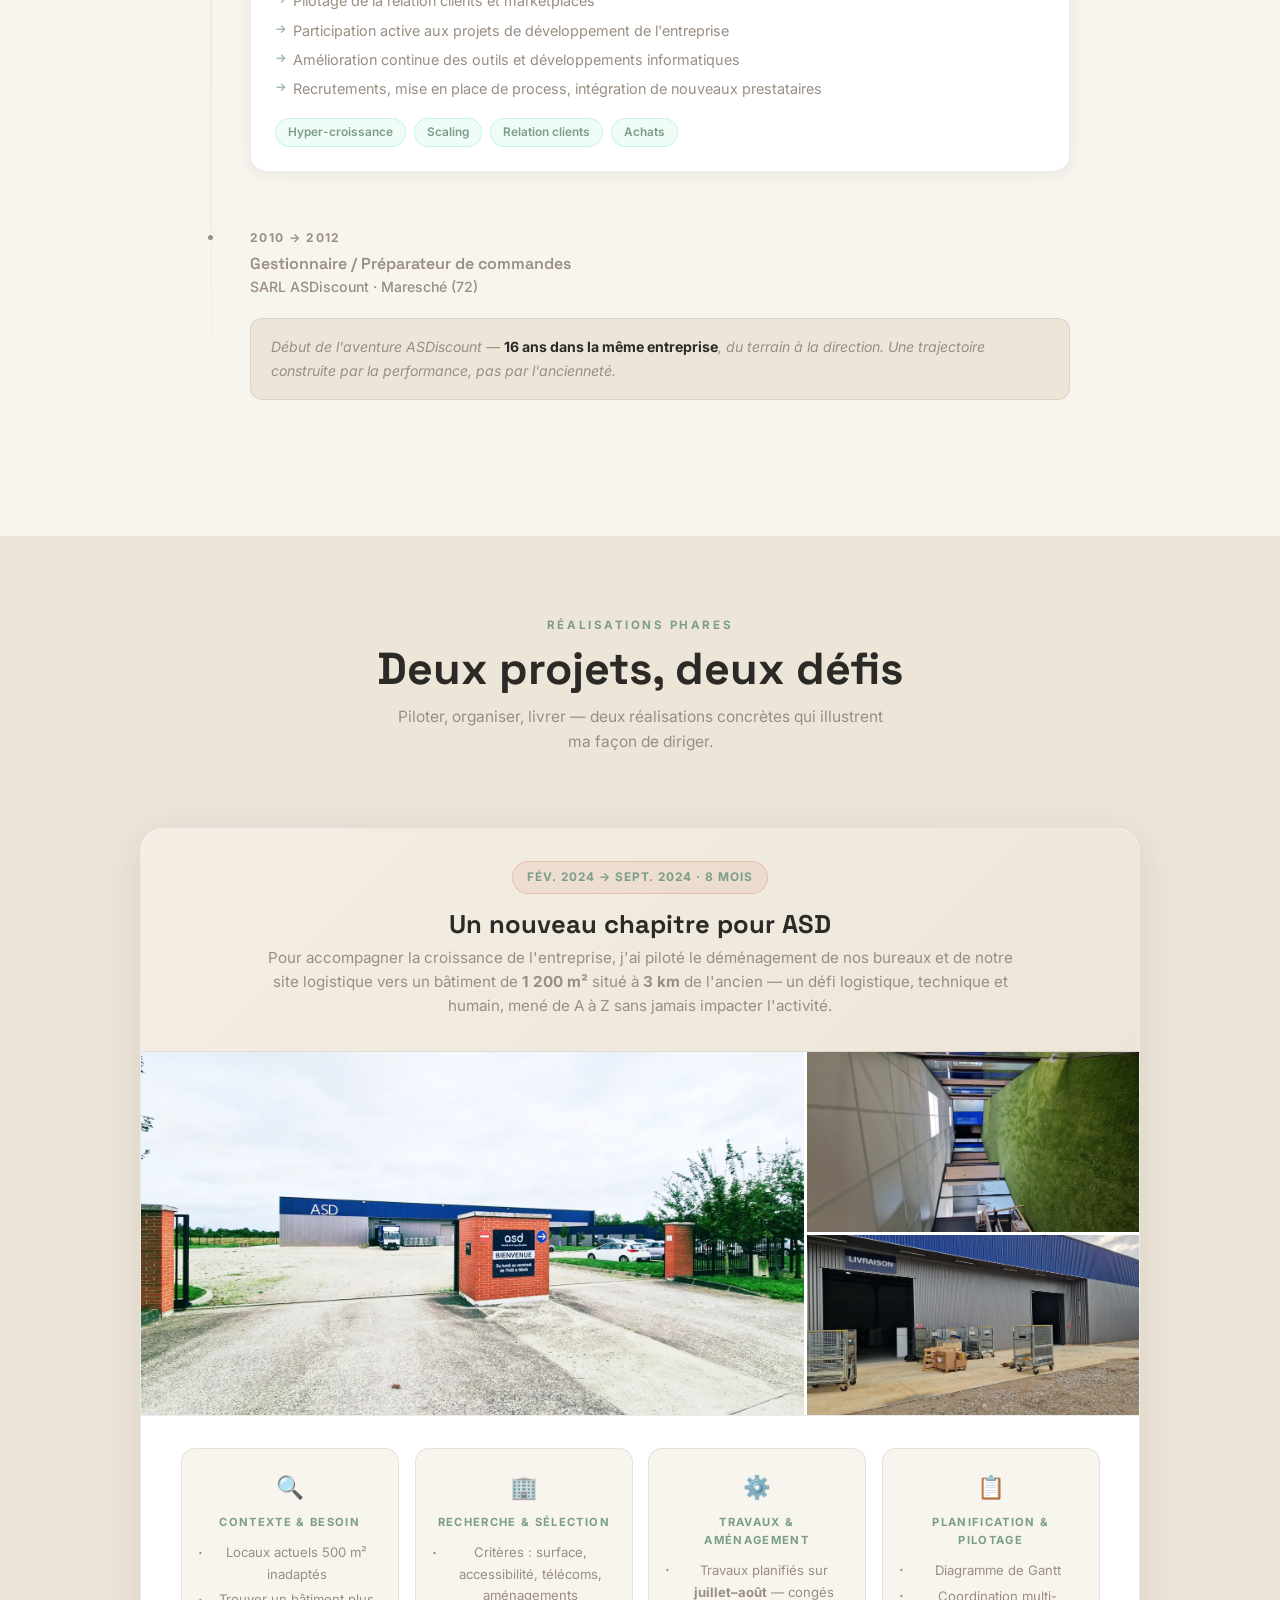
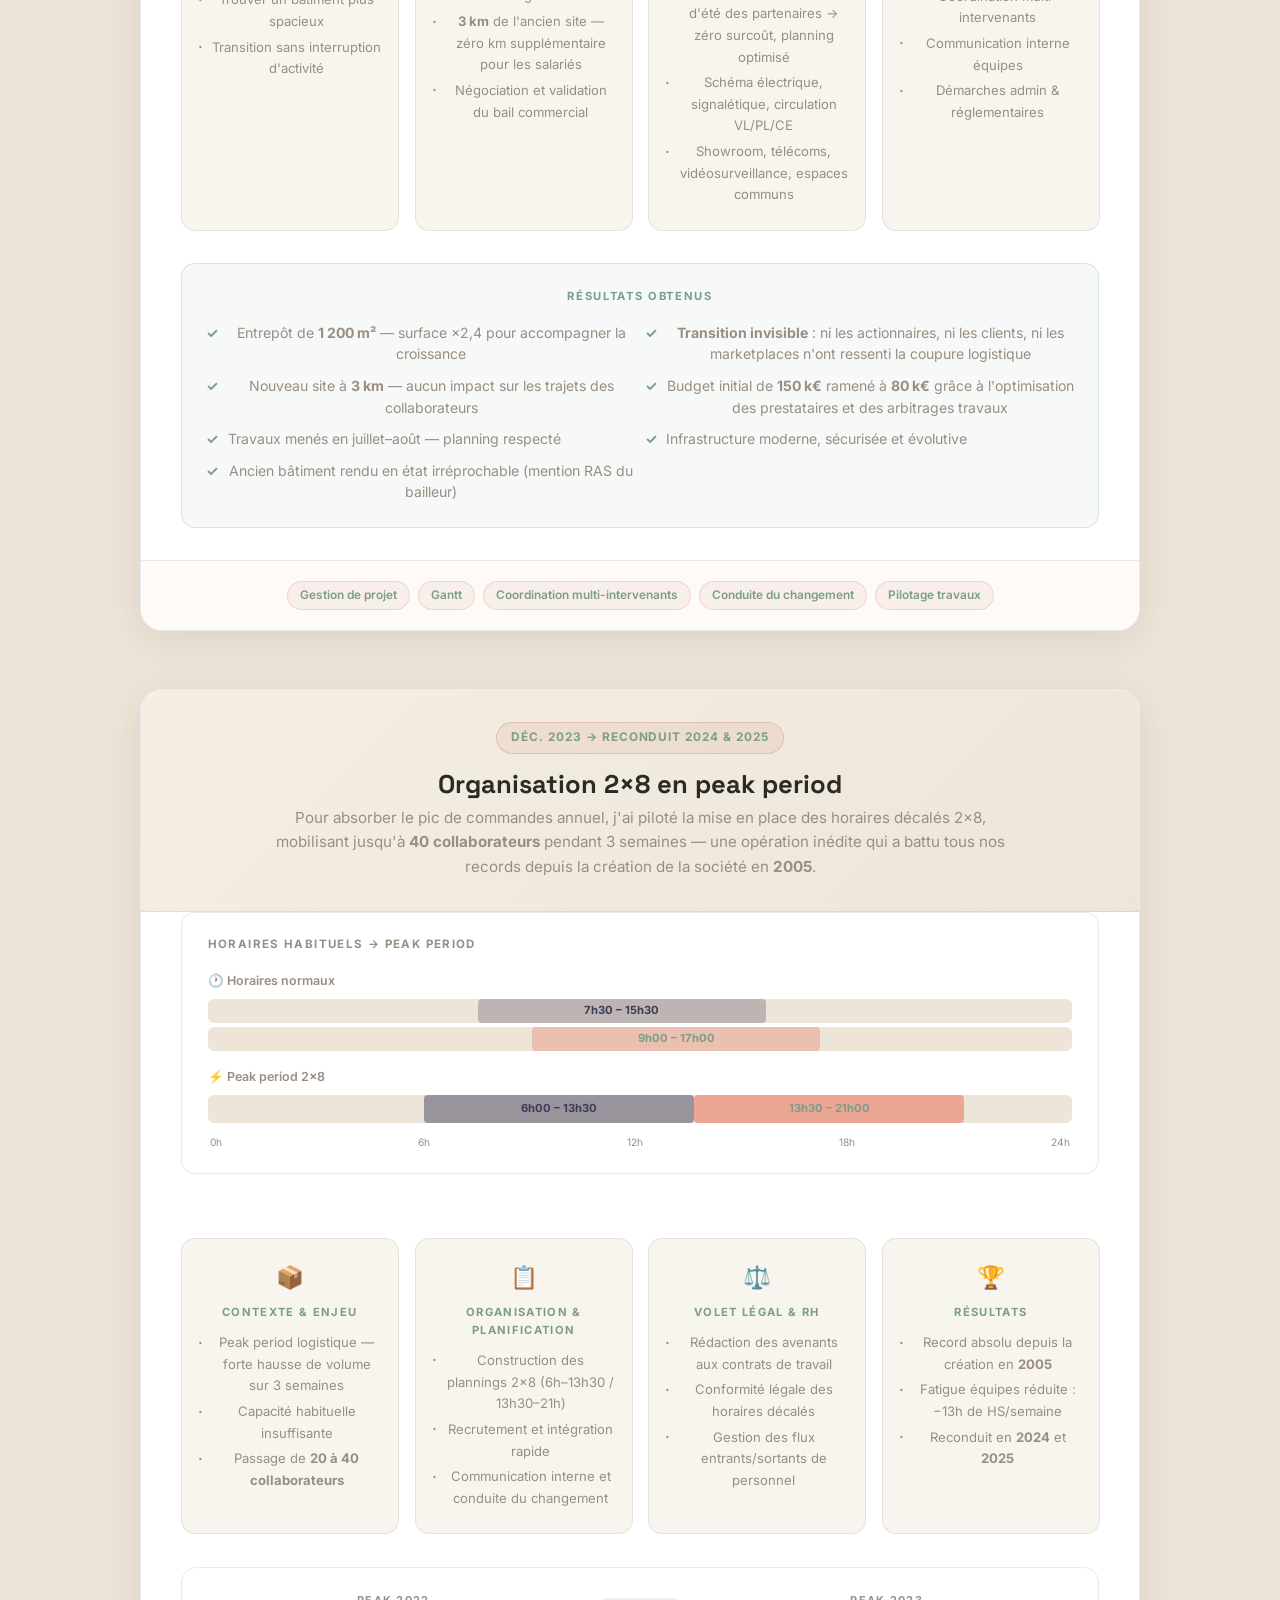
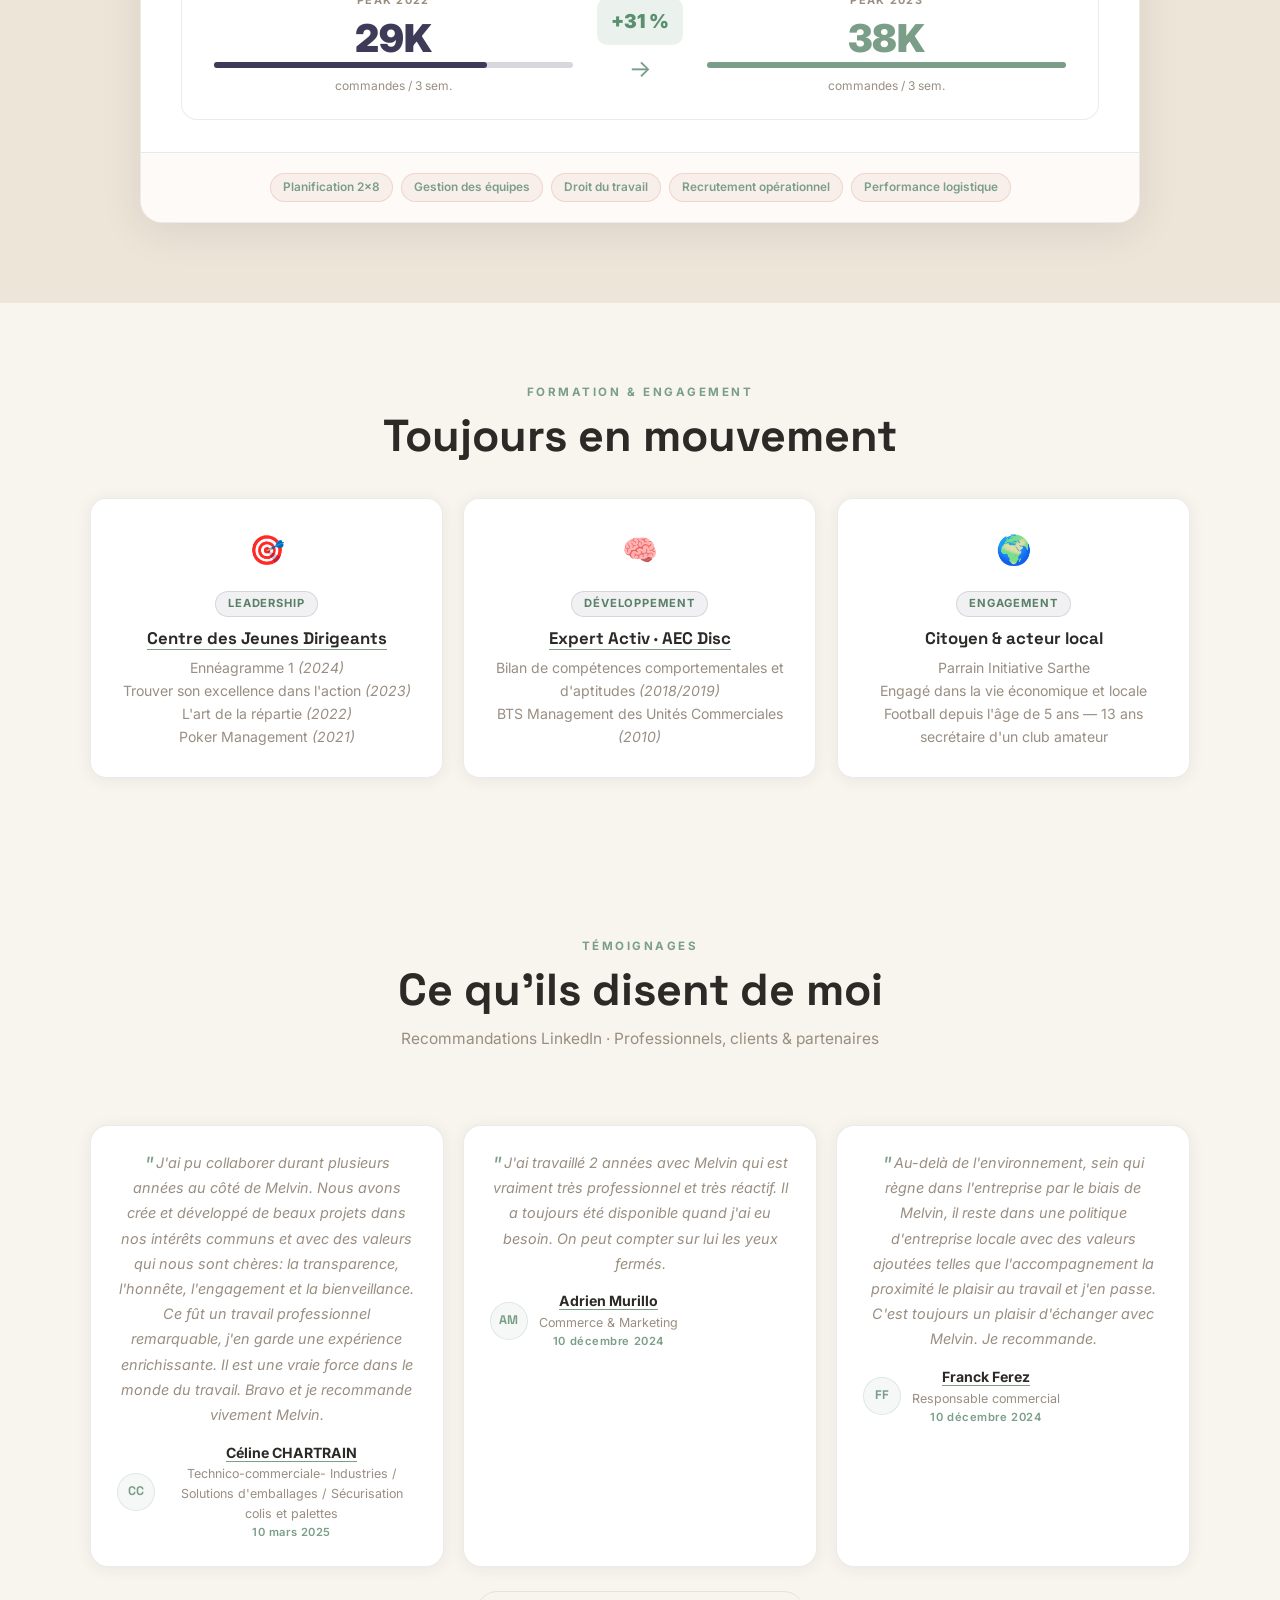
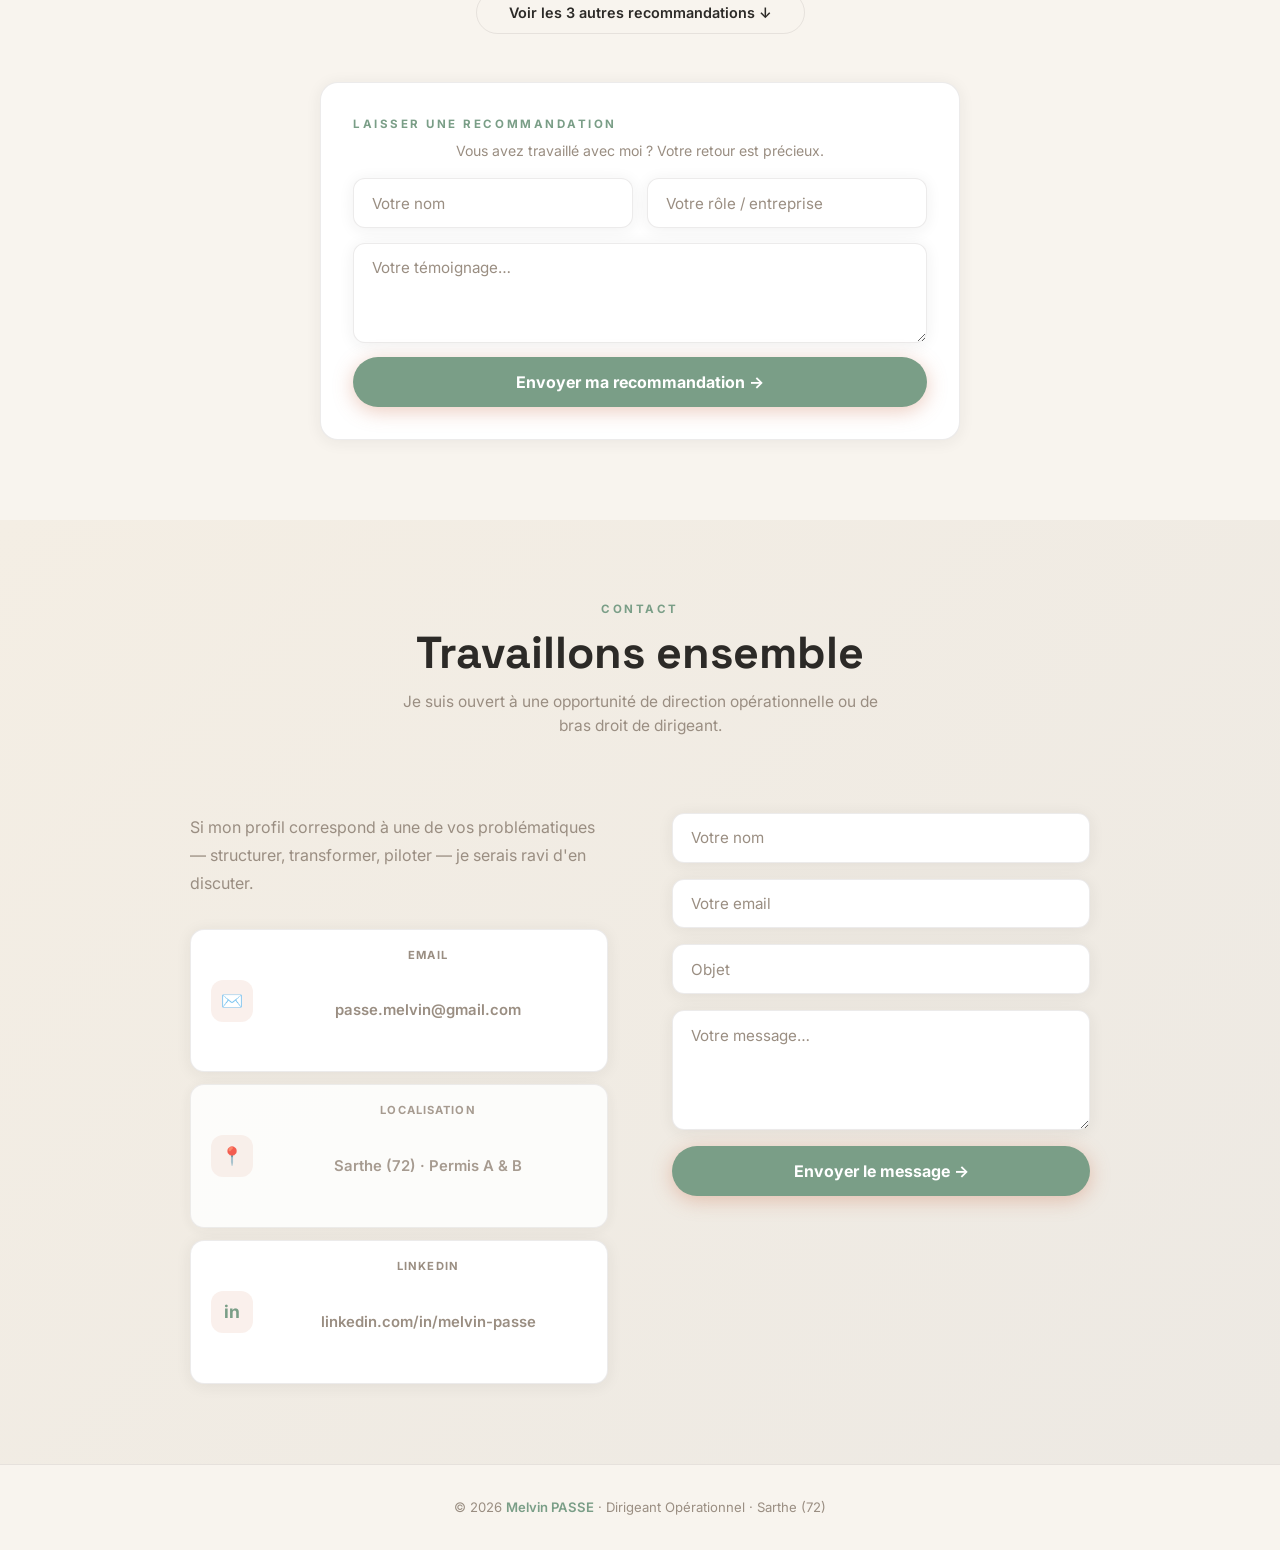
==== commit 67c069c2: "Ajoute un acces visible au profil LinkedIn" ====
--- a/index.html
+++ b/index.html
@@ -1129,6 +1129,7 @@
         <div class="hero-ctas">
           <a href="#contact" class="btn-primary">Me contacter</a>
           <a href="#experiences" class="btn-ghost">Voir le parcours ↓</a>
+          <a href="https://www.linkedin.com/in/melvin-passe/" target="_blank" rel="noopener" class="btn-ghost" aria-label="Voir le profil LinkedIn de Melvin PASSE">Mon profil LinkedIn ↗</a>
         </div>
       </div>
       <div class="hero-visual">
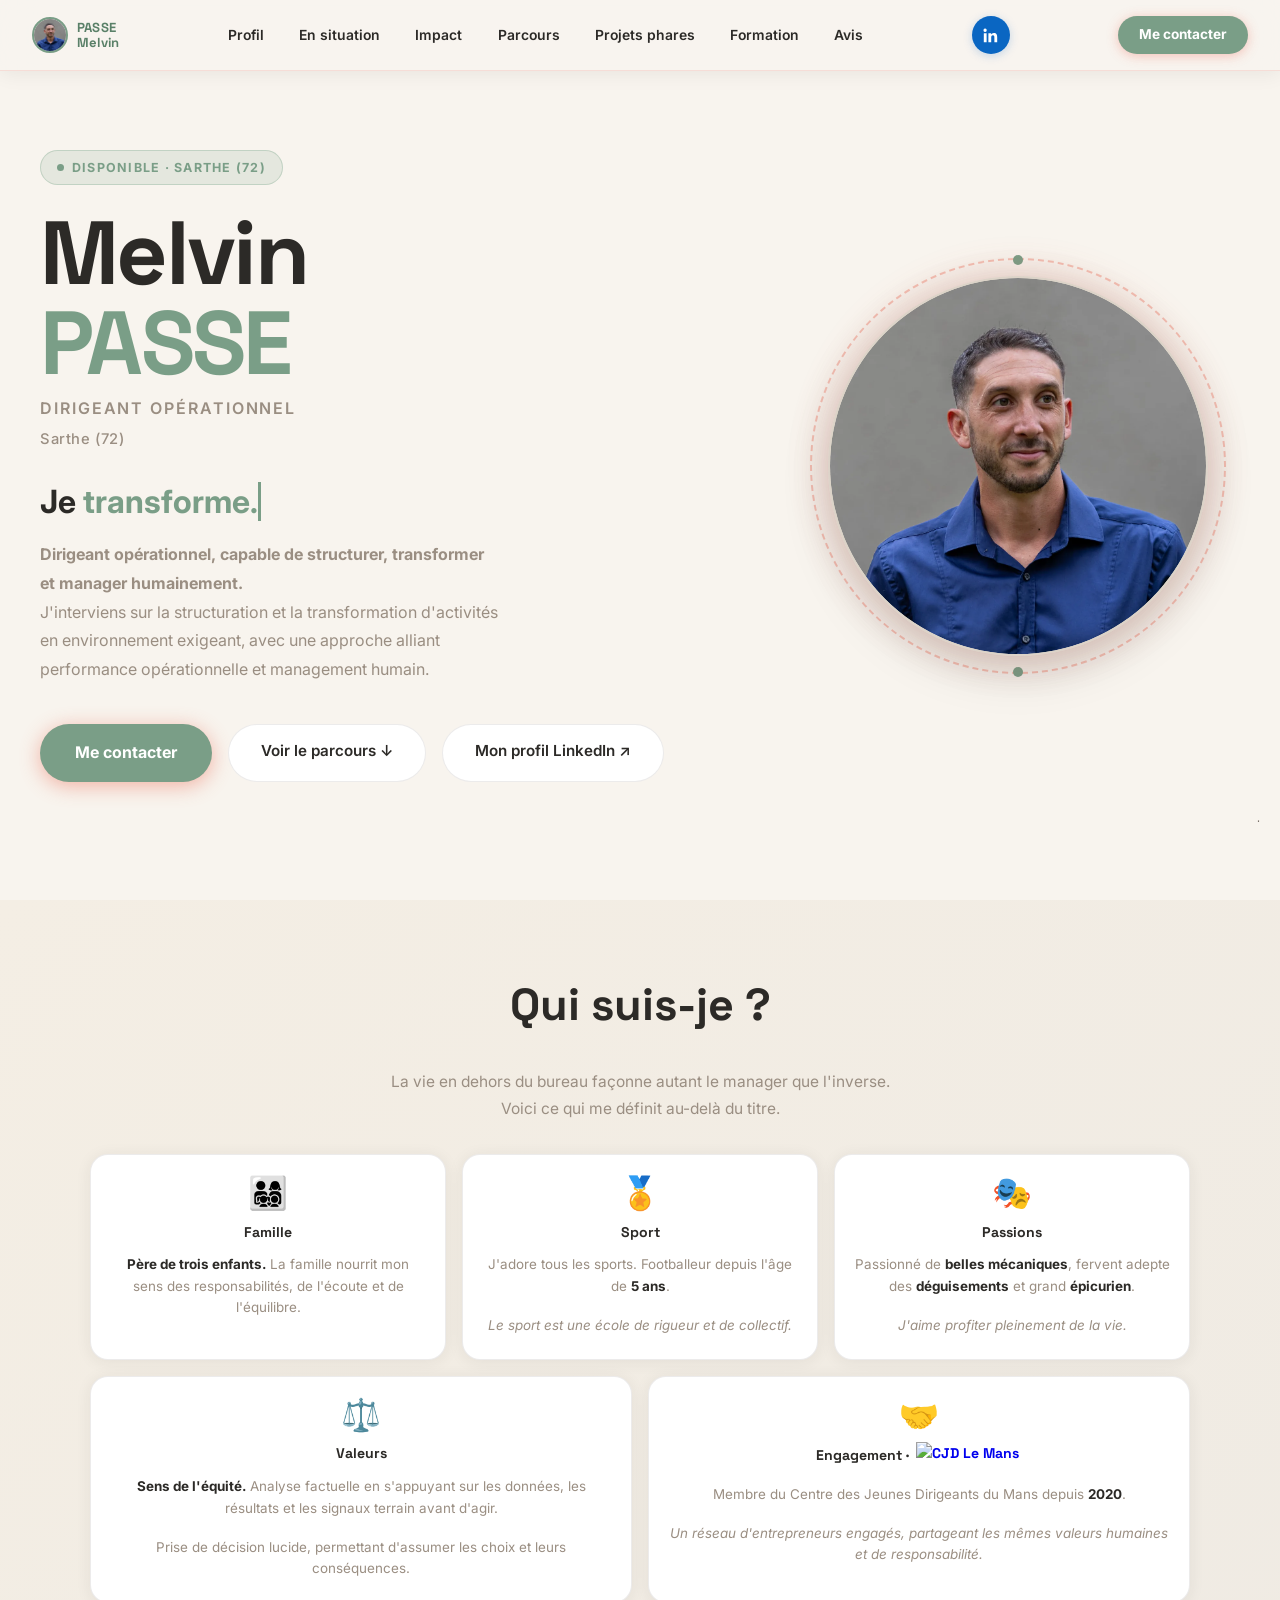
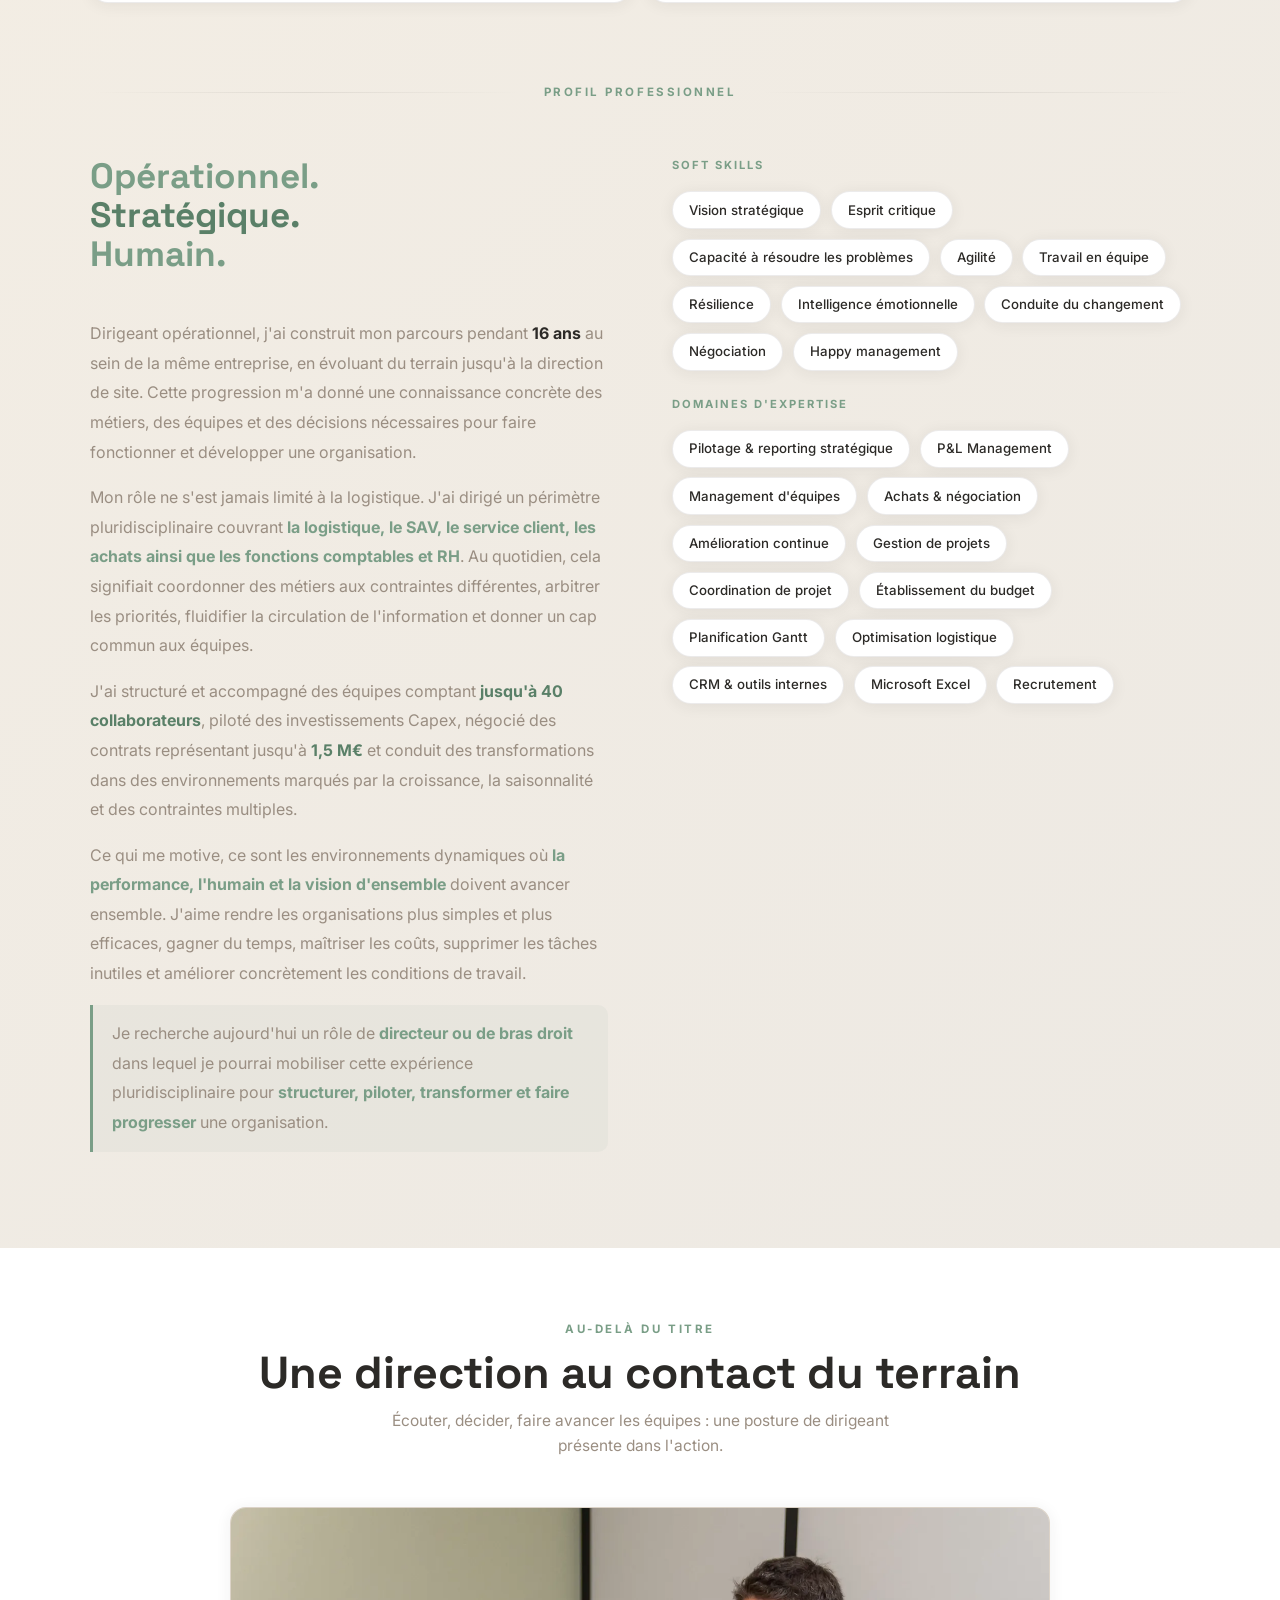
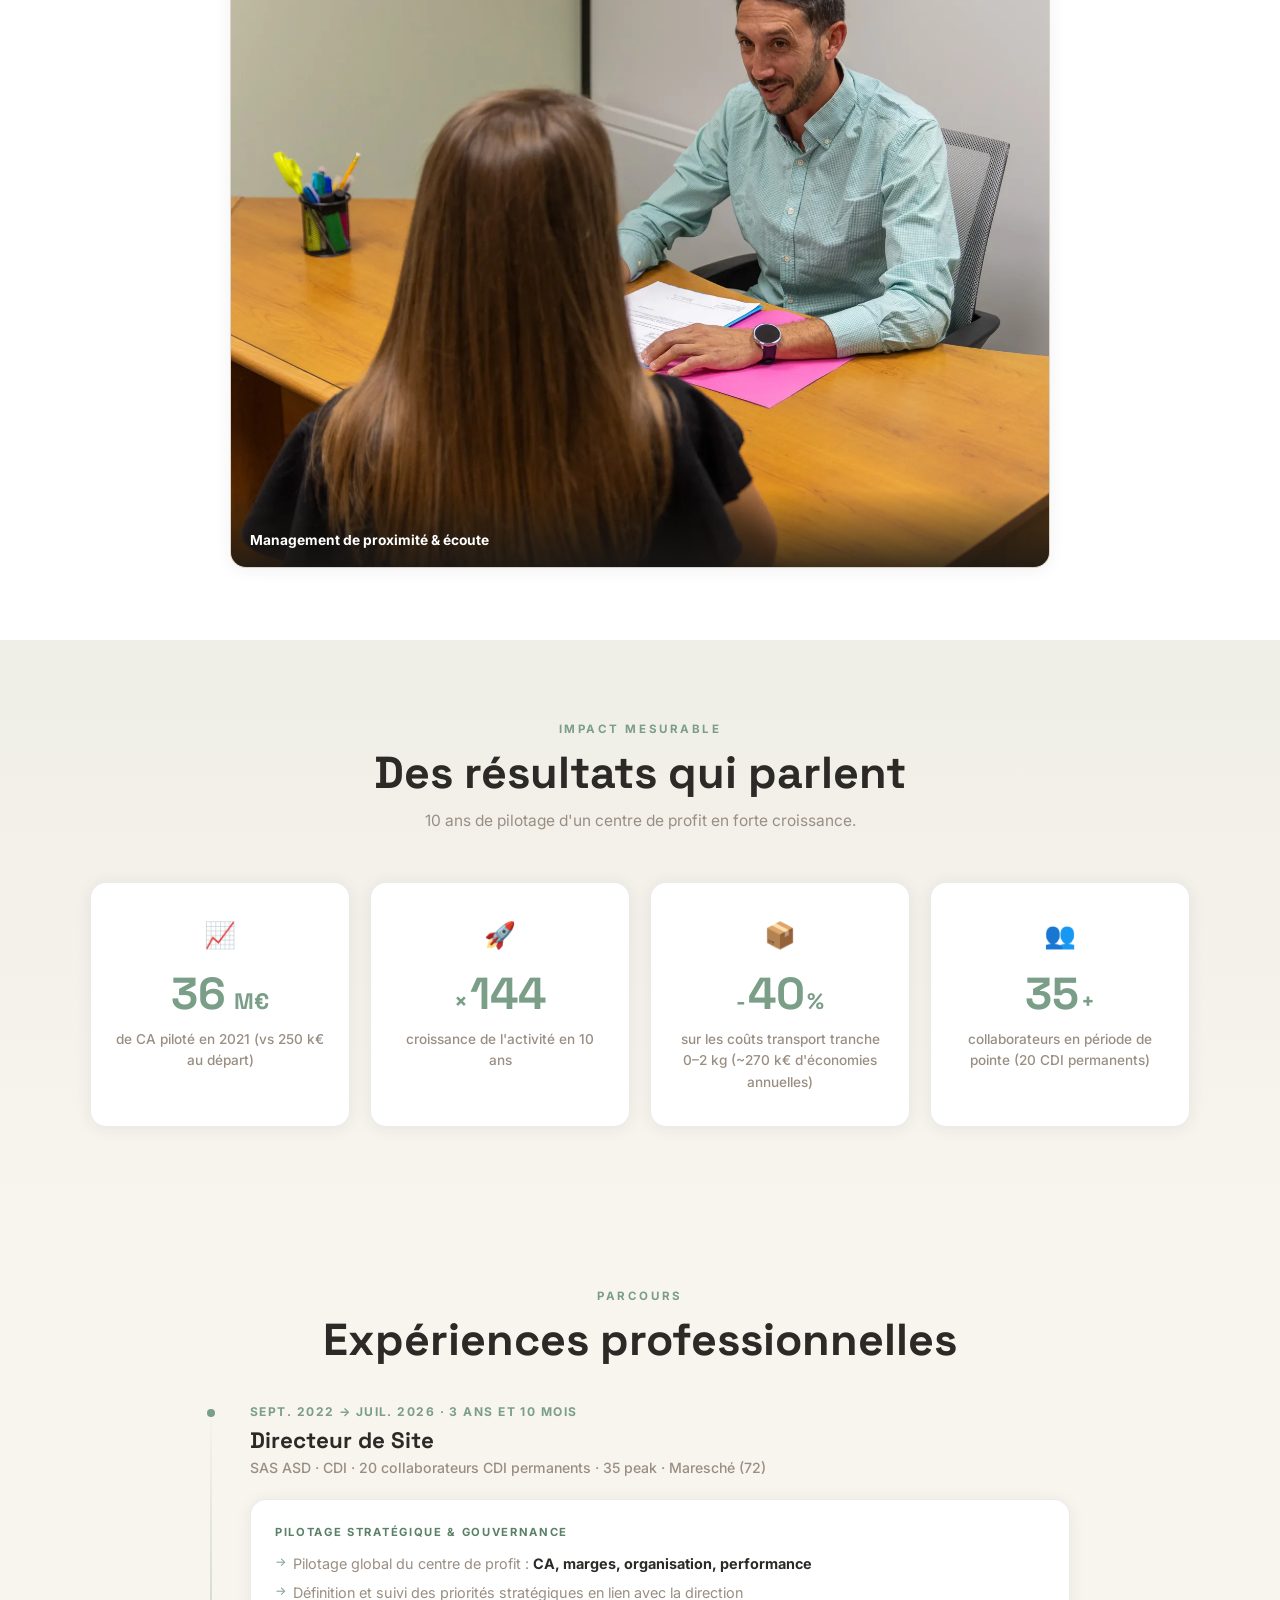
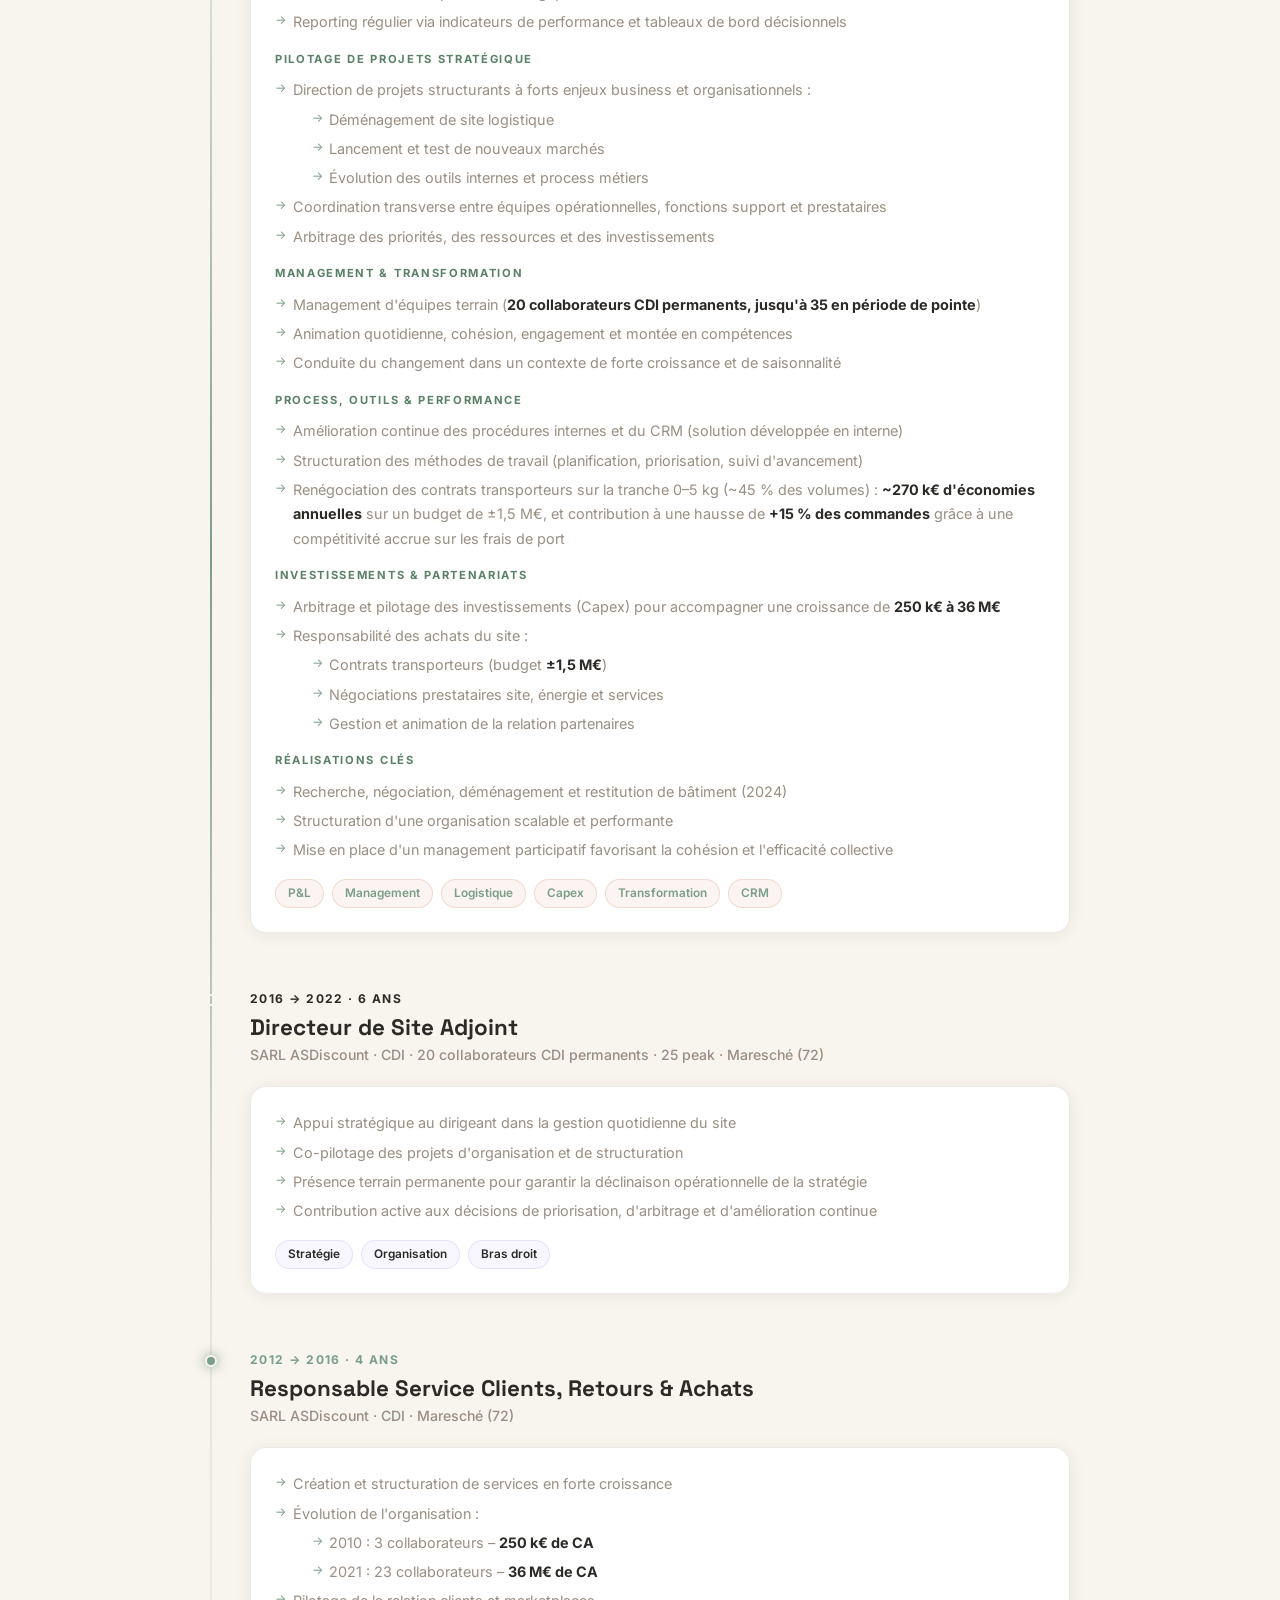
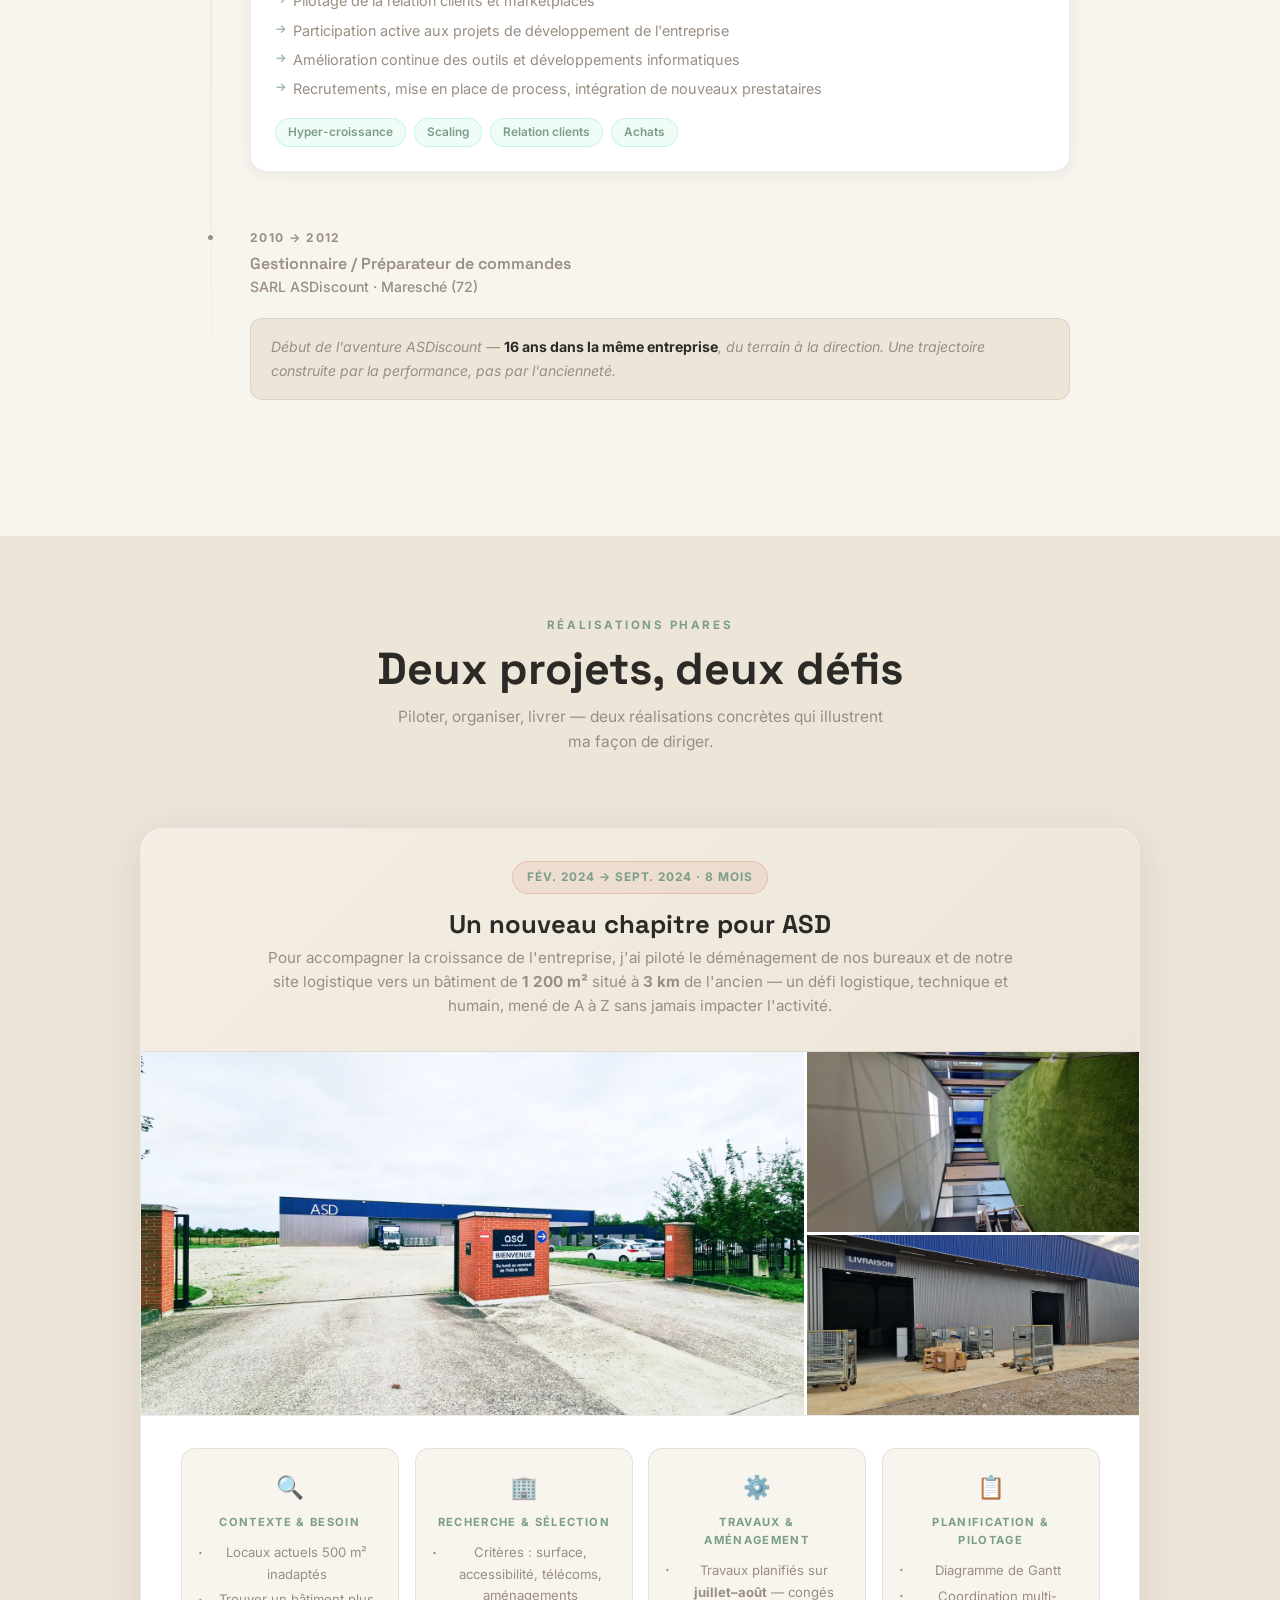
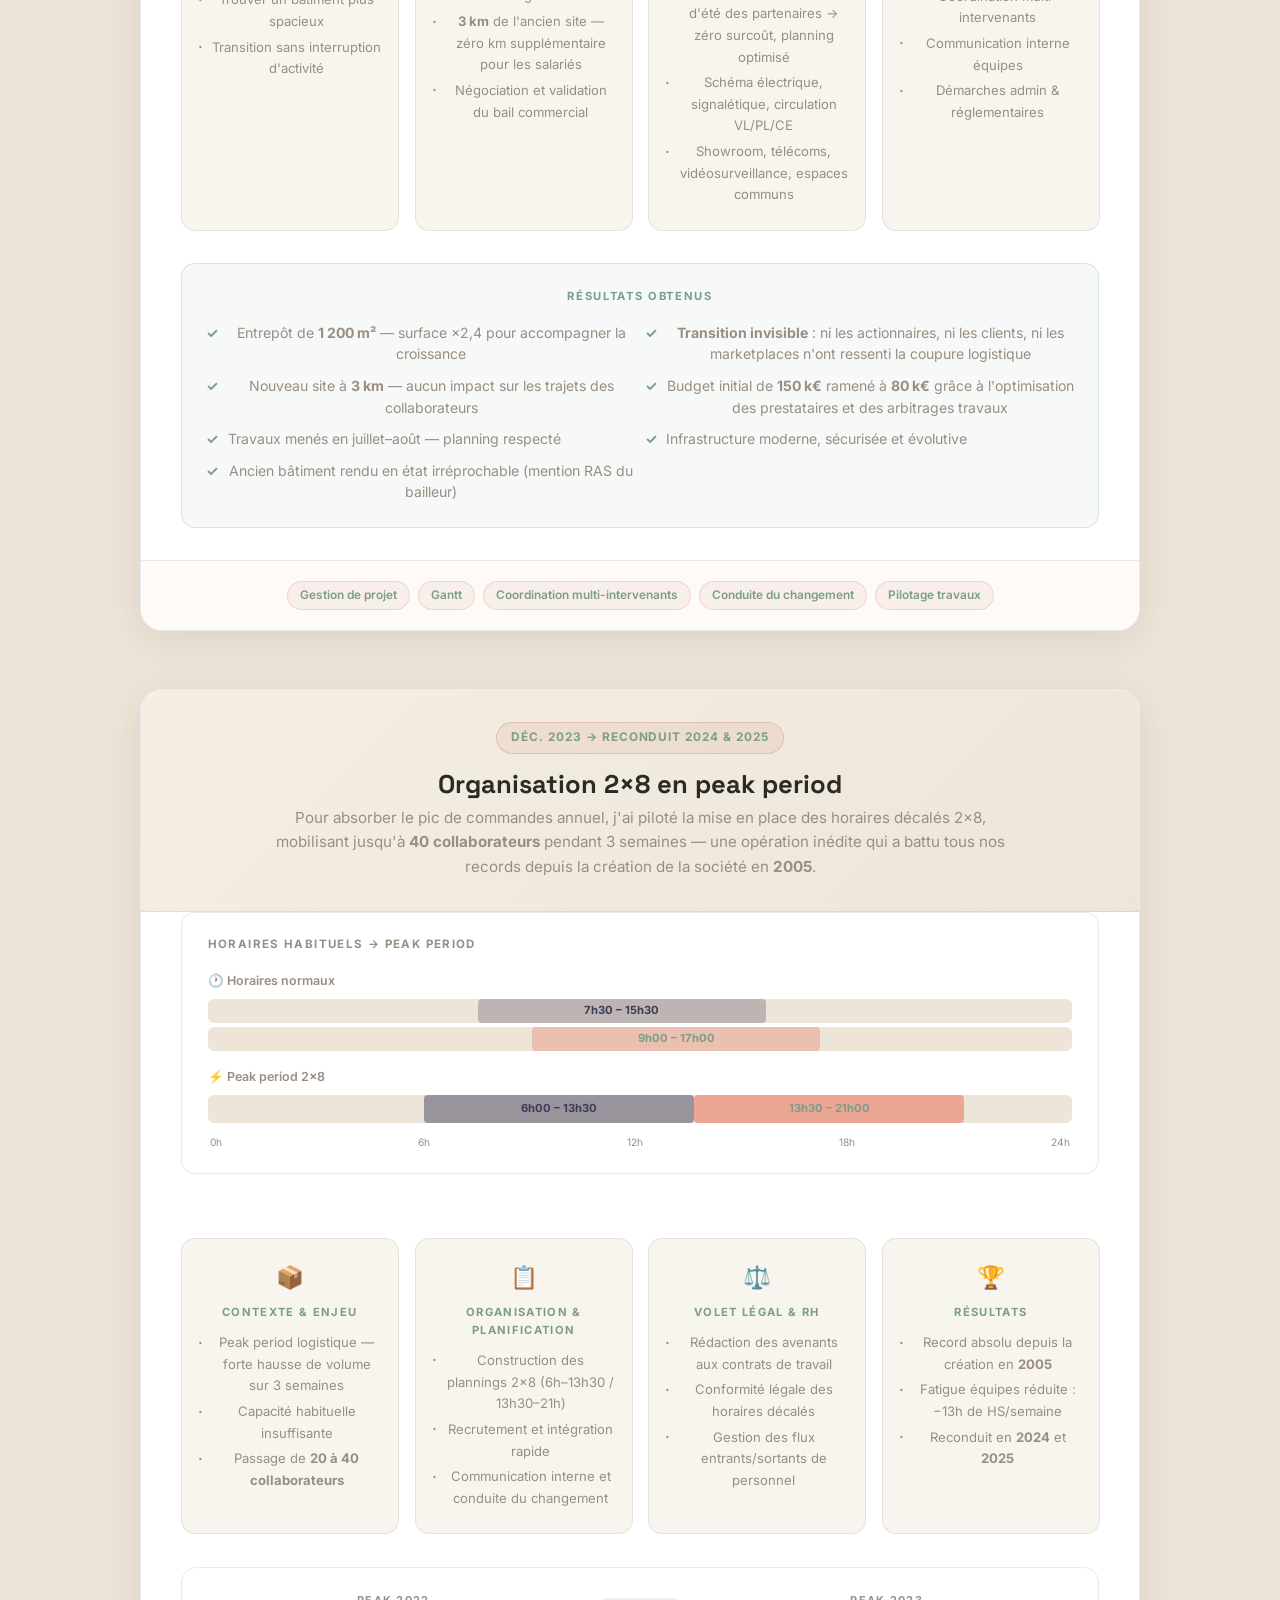
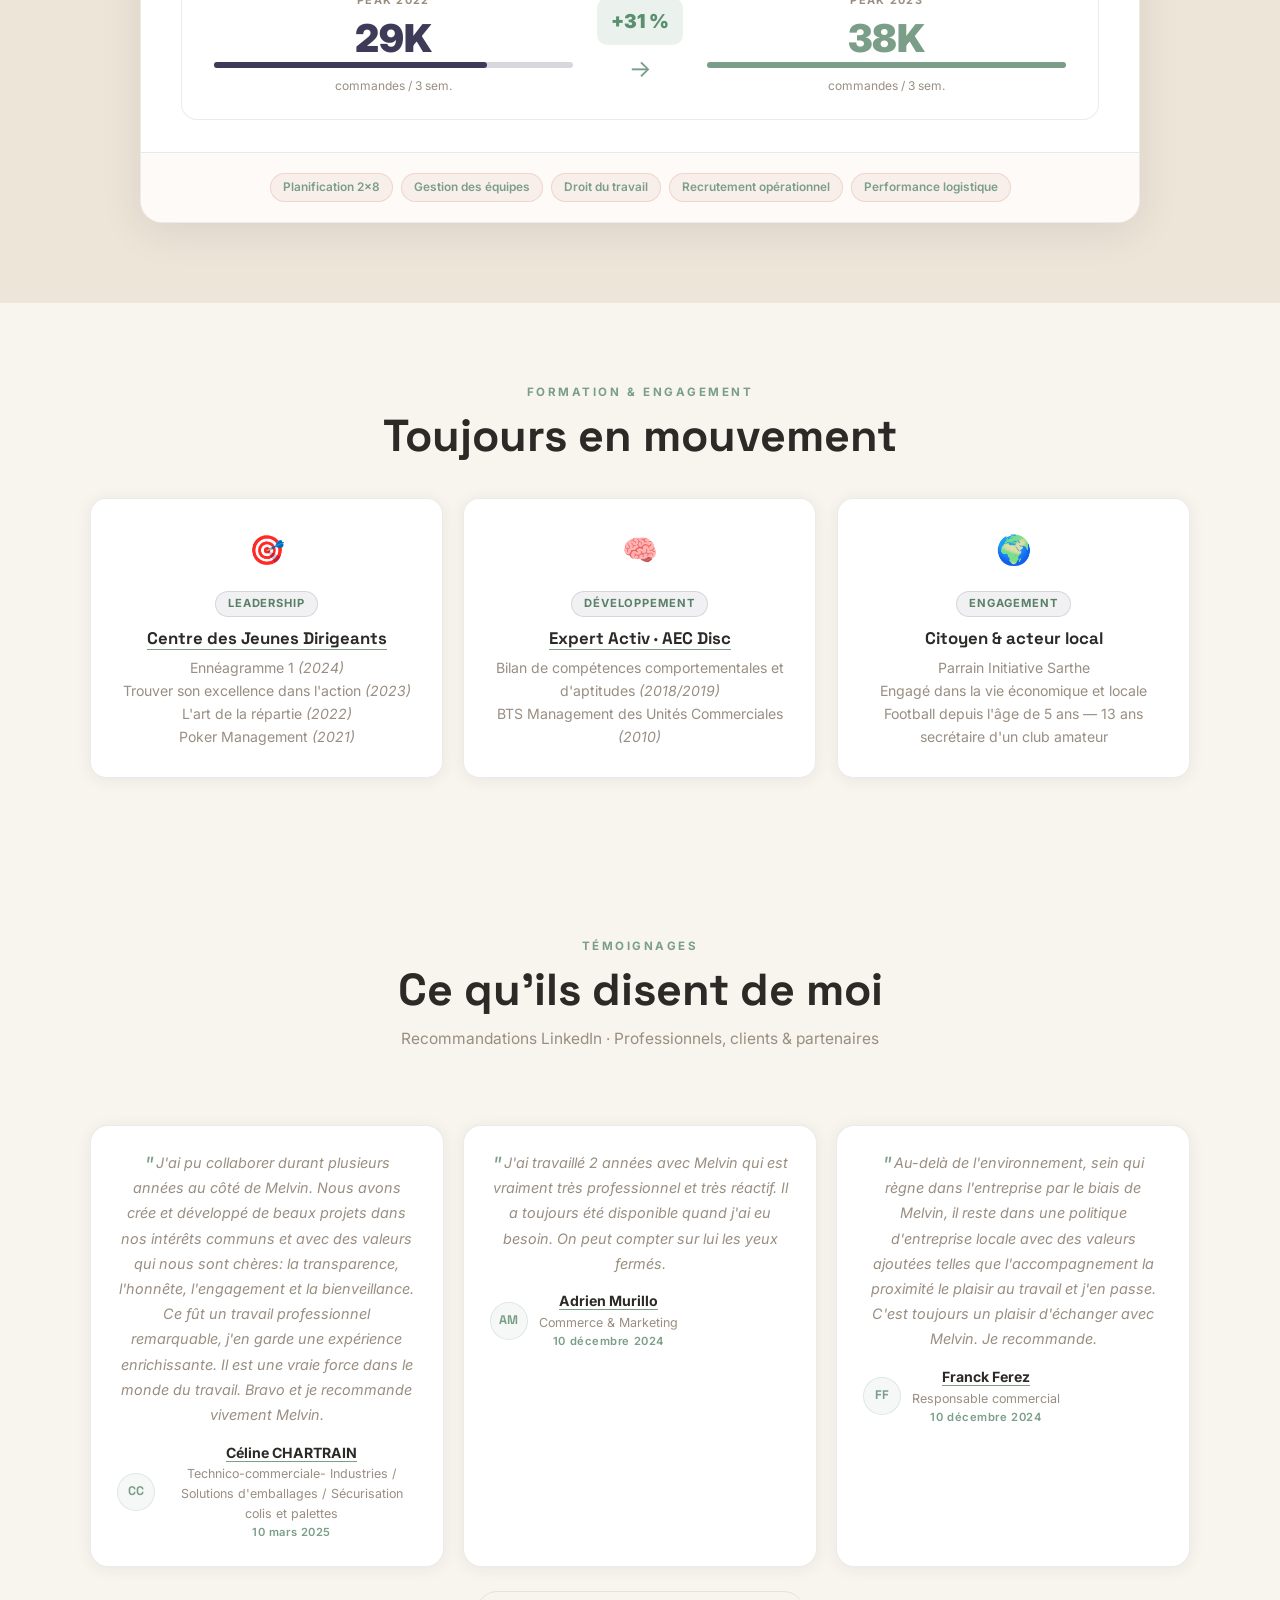
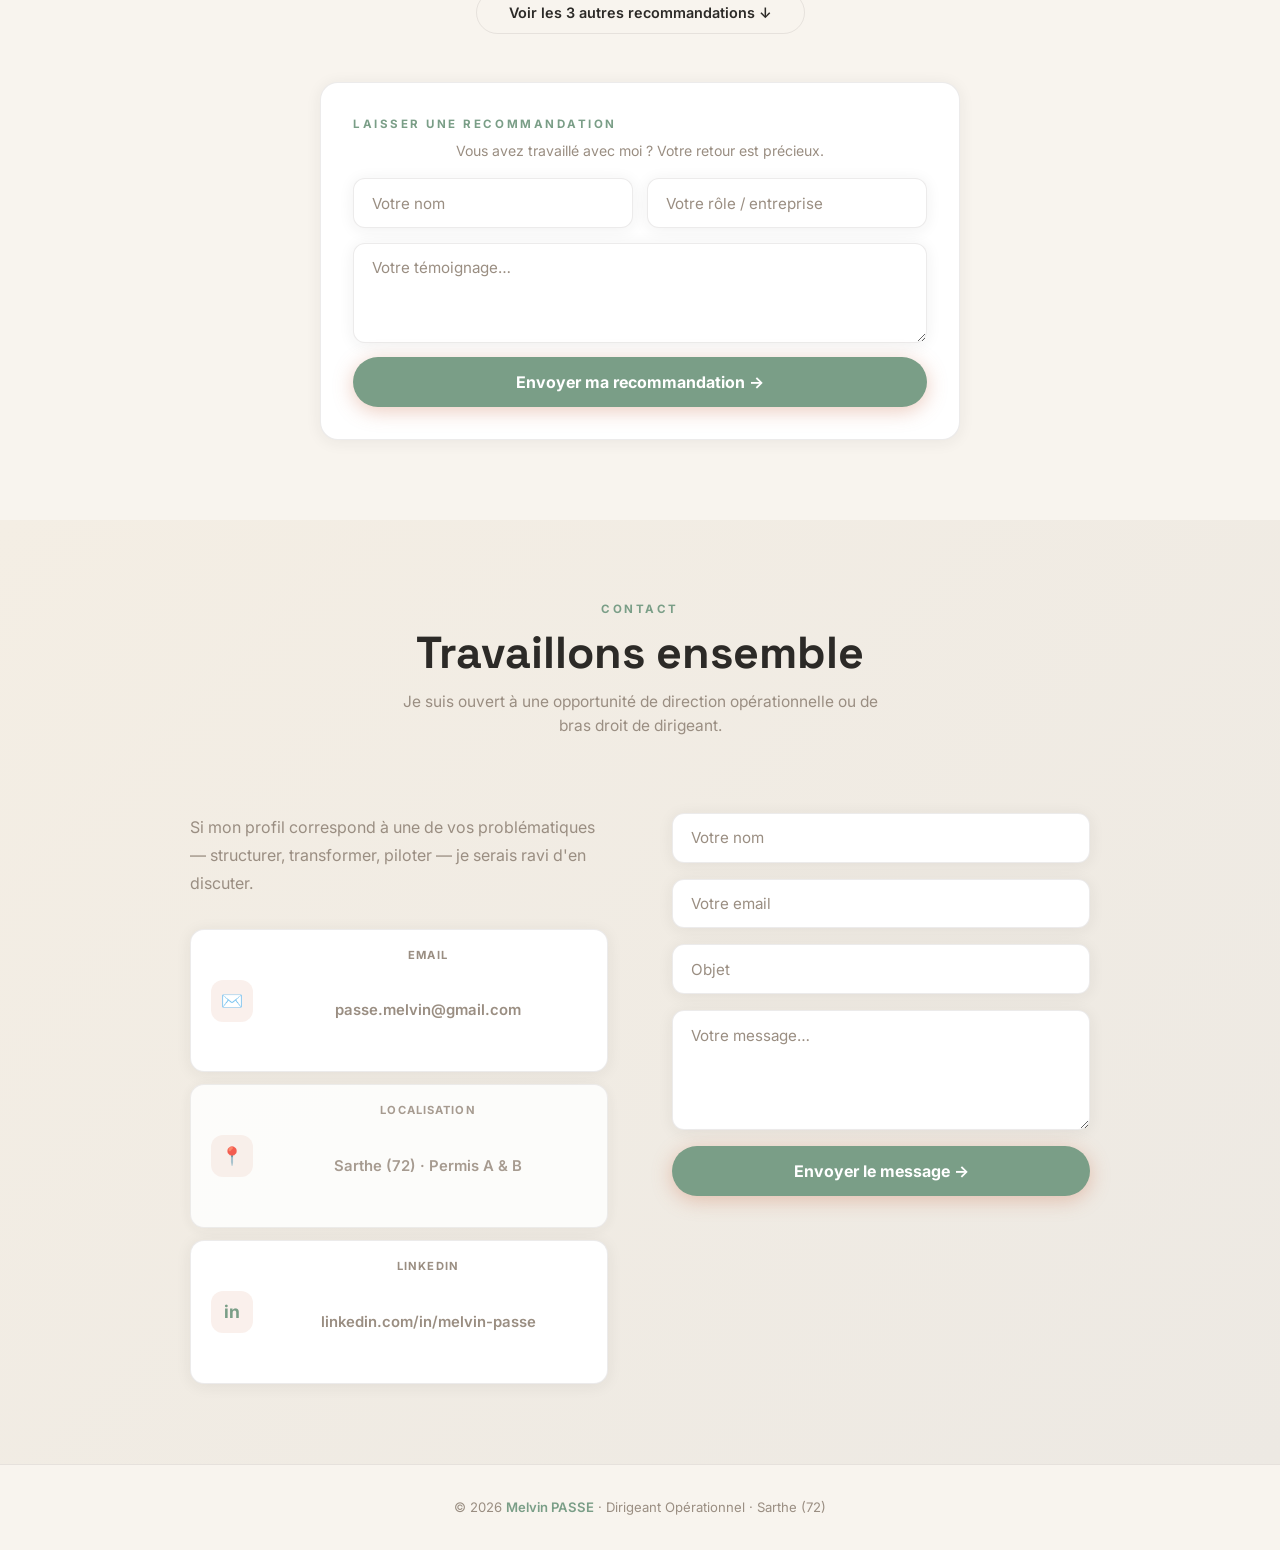
==== commit 5aff7f91: "Ajoute LinkedIn dans la barre de navigation" ====
--- a/index.html
+++ b/index.html
@@ -106,6 +106,13 @@
     }
     .nav-links a:hover::after, .nav-links a.active::after { transform: scaleX(1); }
     .nav-links a:hover, .nav-links a.active { color: var(--accent); }
+    .nav-social {
+      width: 38px; height: 38px; flex-shrink: 0; display: inline-grid; place-items: center;
+      border-radius: 50%; background: #0A66C2; color: #fff; text-decoration: none;
+      box-shadow: 0 2px 10px rgba(10,102,194,.22);
+    }
+    .nav-social svg { width: 19px; height: 19px; fill: currentColor; }
+    .nav-social:hover, .nav-social:focus-visible { background: #004182; outline: 3px solid rgba(10,102,194,.2); outline-offset: 2px; }
     .nav-cta {
       background: var(--accent); color: #fff;
       padding: .5rem 1.3rem; border-radius: 99px;
@@ -968,6 +975,7 @@
       nav { padding: .75rem 1rem; }
       .nav-toggle { display: inline-grid; place-items: center; order: 2; }
       .nav-cta { order: 1; margin-left: auto; margin-right: .65rem; }
+      .nav-social { margin-left: .55rem; }
       .nav-links {
         display: none; position: absolute; top: calc(100% + 1px); left: 0; right: 0;
         padding: .75rem 1rem 1rem; background: rgba(248,244,238,.98);
@@ -1107,6 +1115,9 @@
       <li><a href="#formation">Formation</a></li>
       <li><a href="#recommandations">Avis</a></li>
     </ul>
+    <a href="https://www.linkedin.com/in/melvin-passe/" target="_blank" rel="noopener" class="nav-social" aria-label="Voir le profil LinkedIn de Melvin PASSE" title="Profil LinkedIn">
+      <svg viewBox="0 0 24 24" aria-hidden="true"><path d="M20.45 20.45h-3.56v-5.57c0-1.33-.03-3.04-1.85-3.04-1.85 0-2.14 1.45-2.14 2.94v5.67H9.34V9h3.42v1.56h.05c.48-.9 1.64-1.85 3.37-1.85 3.61 0 4.27 2.37 4.27 5.46v6.28ZM5.32 7.43a2.07 2.07 0 1 1 0-4.13 2.07 2.07 0 0 1 0 4.13ZM7.1 20.45H3.54V9H7.1v11.45Z"/></svg>
+    </a>
     <a href="#contact" class="nav-cta">Me contacter</a>
     <button class="nav-toggle" type="button" aria-label="Ouvrir le menu" aria-expanded="false" aria-controls="nav-links">☰</button>
   </nav>
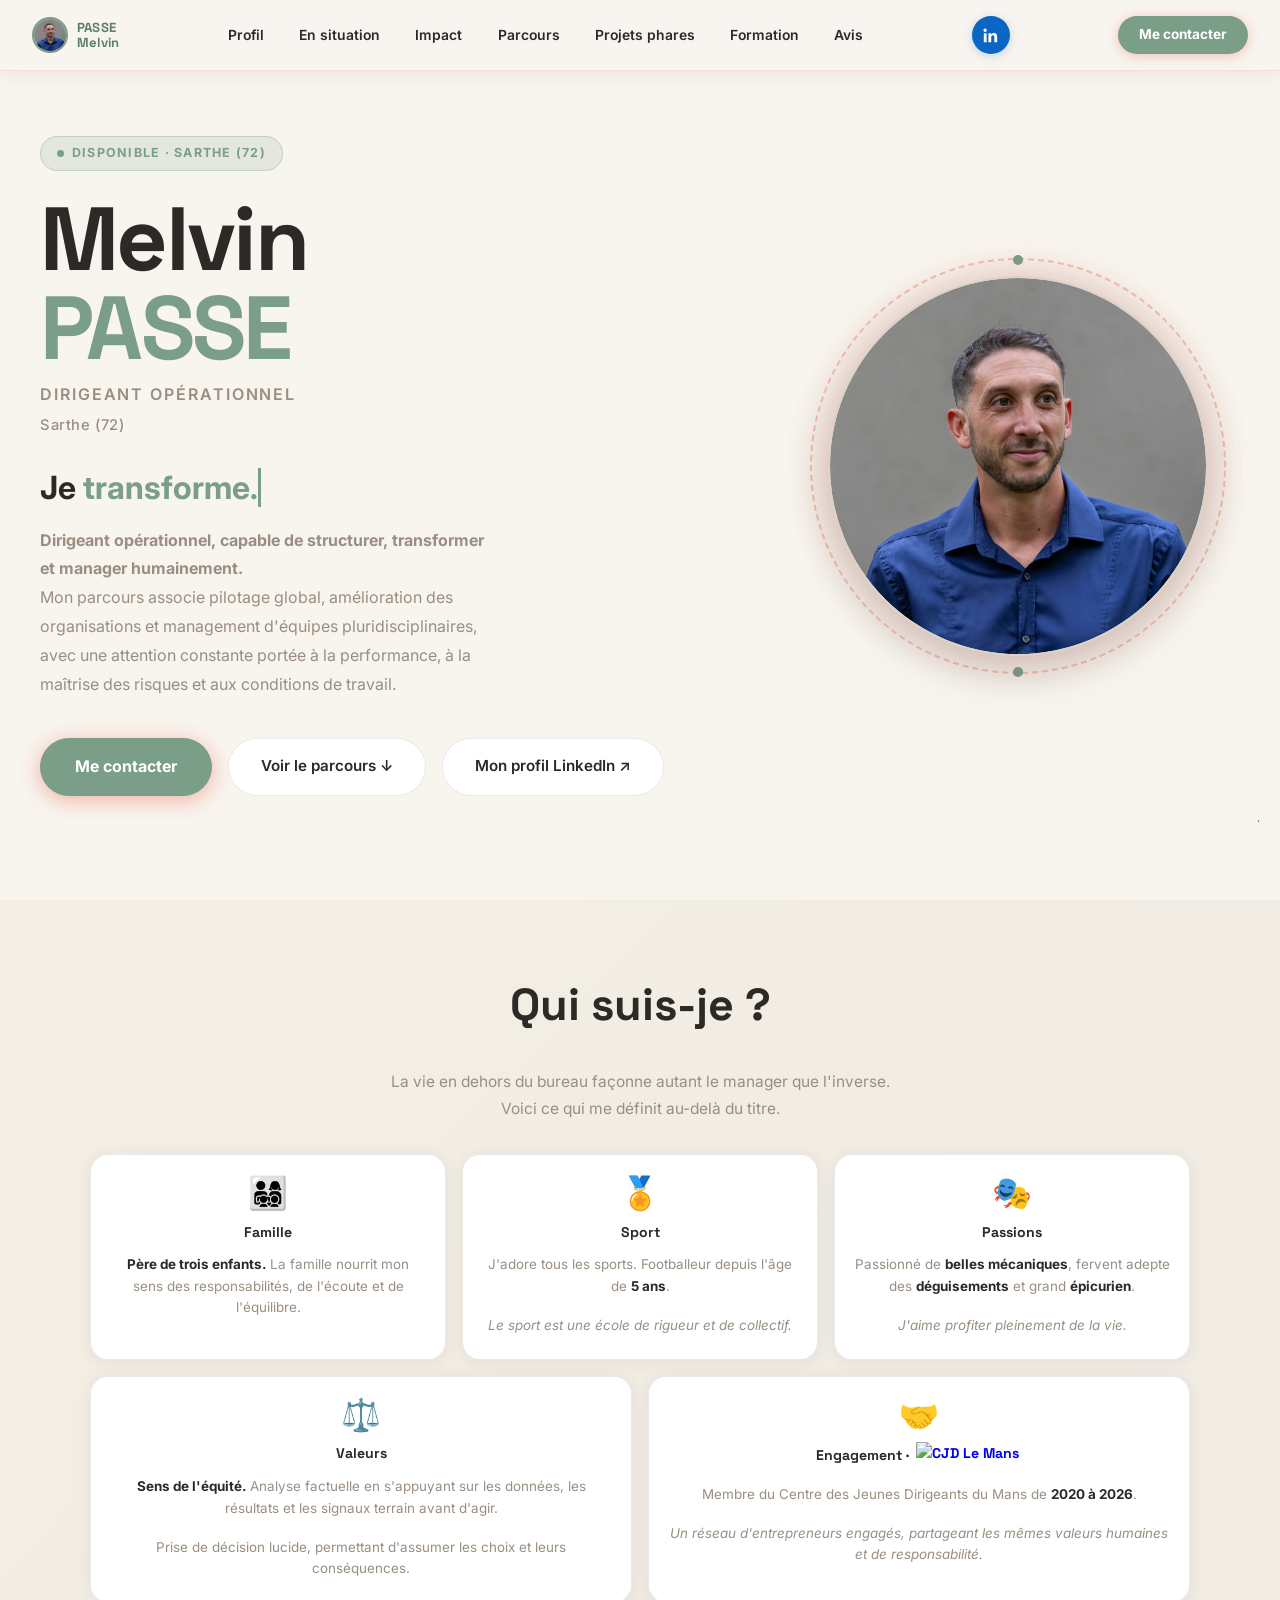
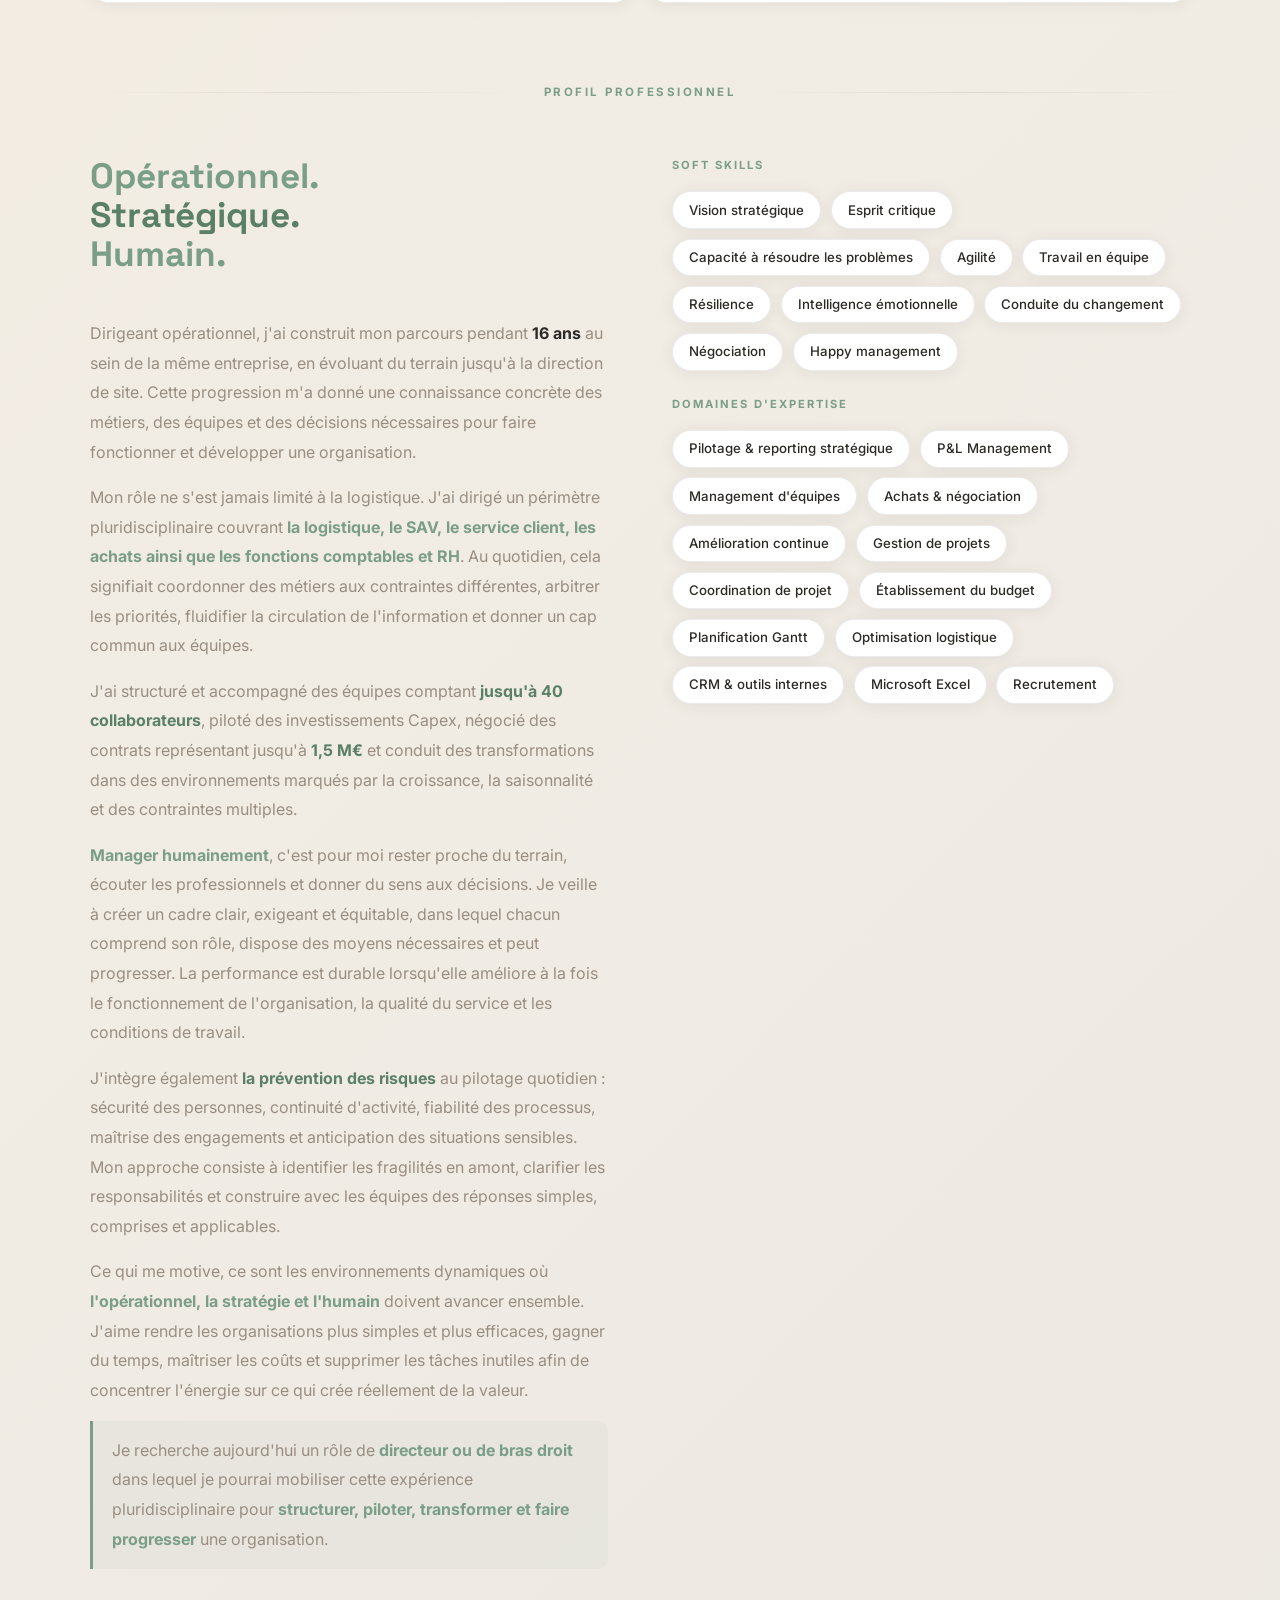
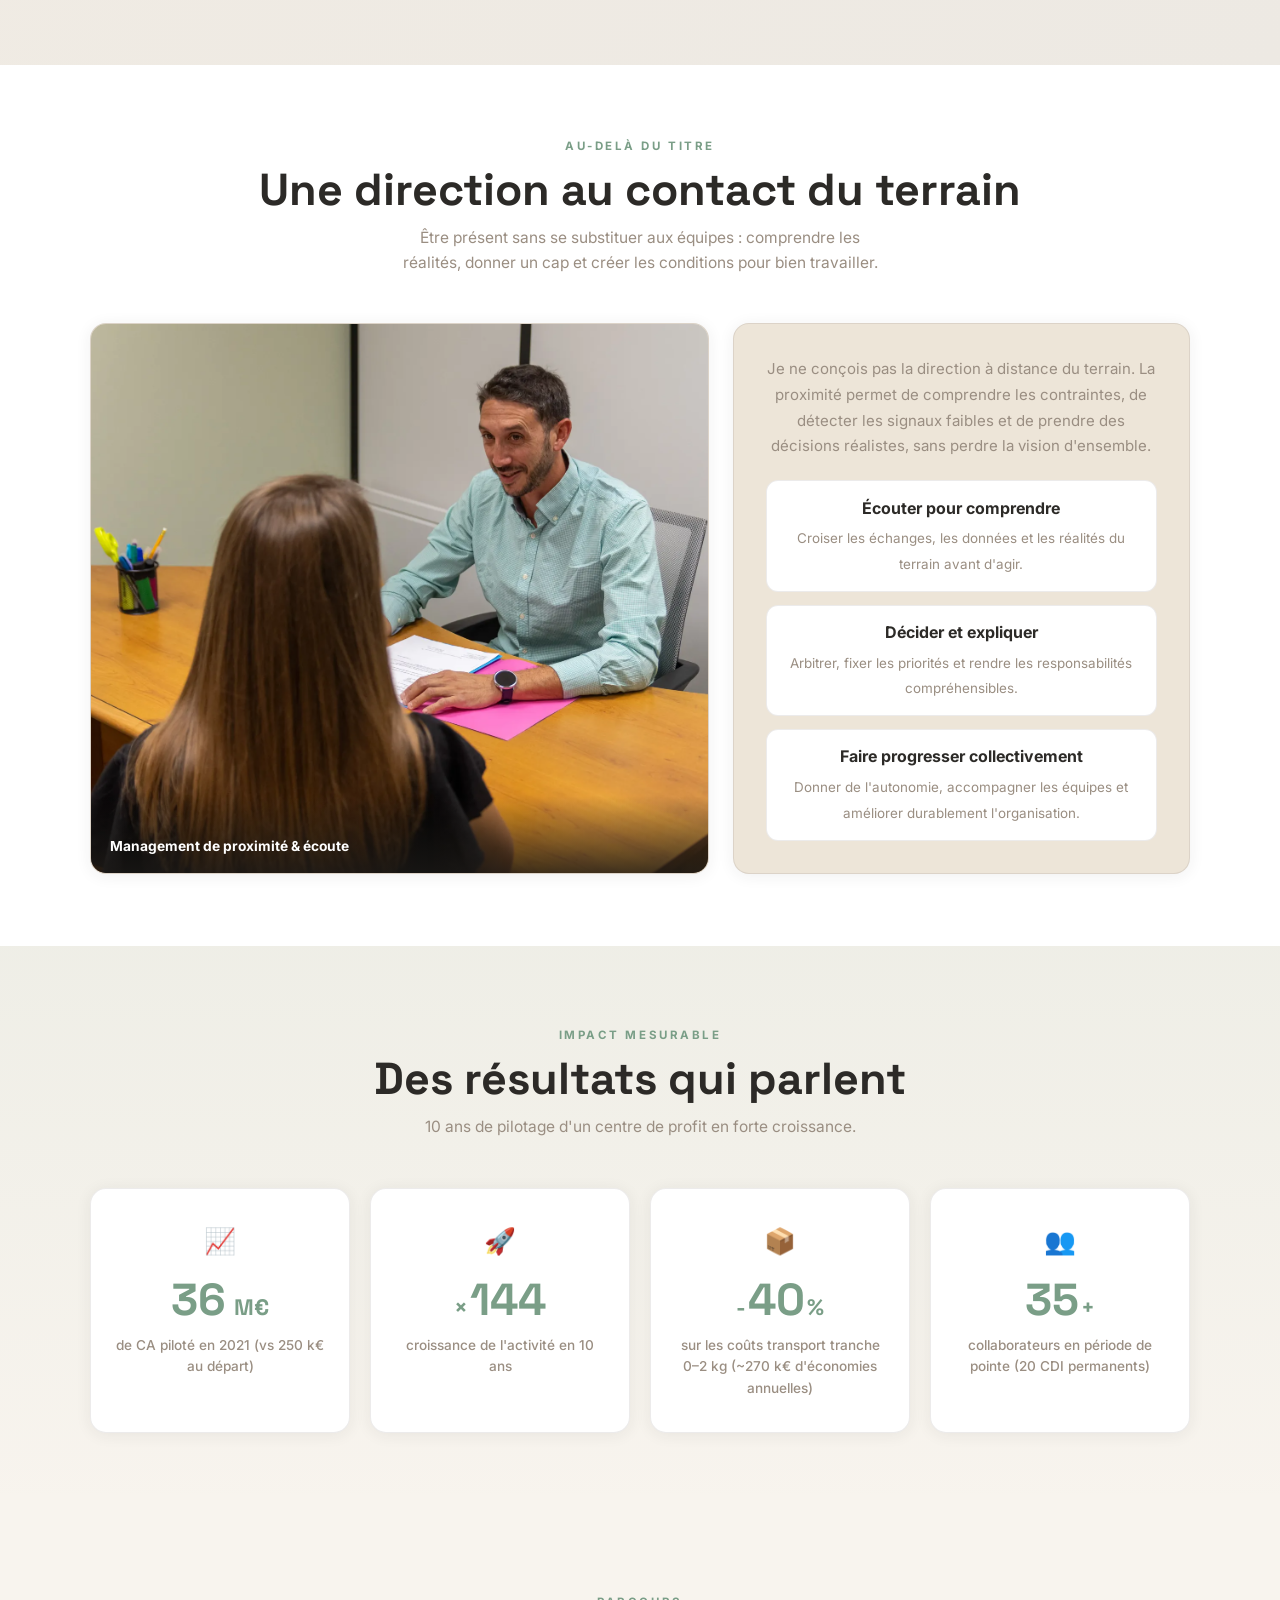
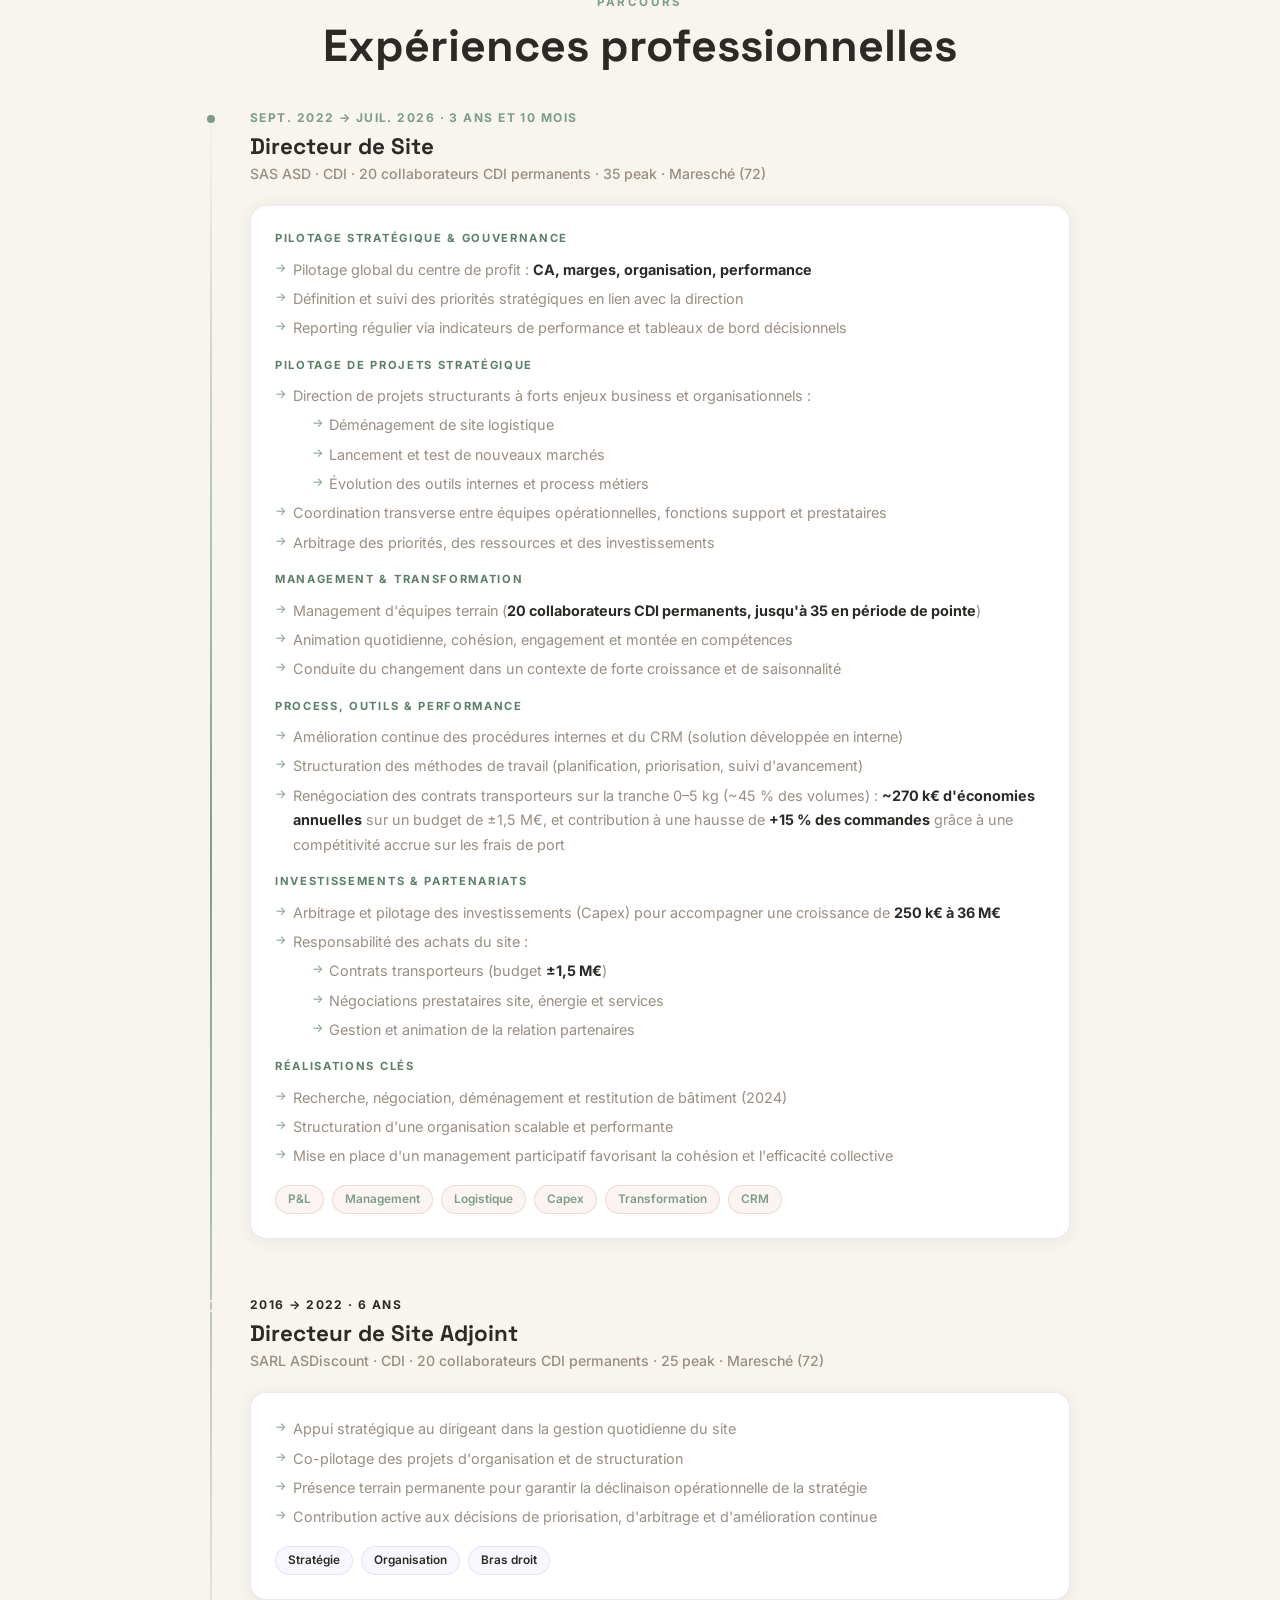
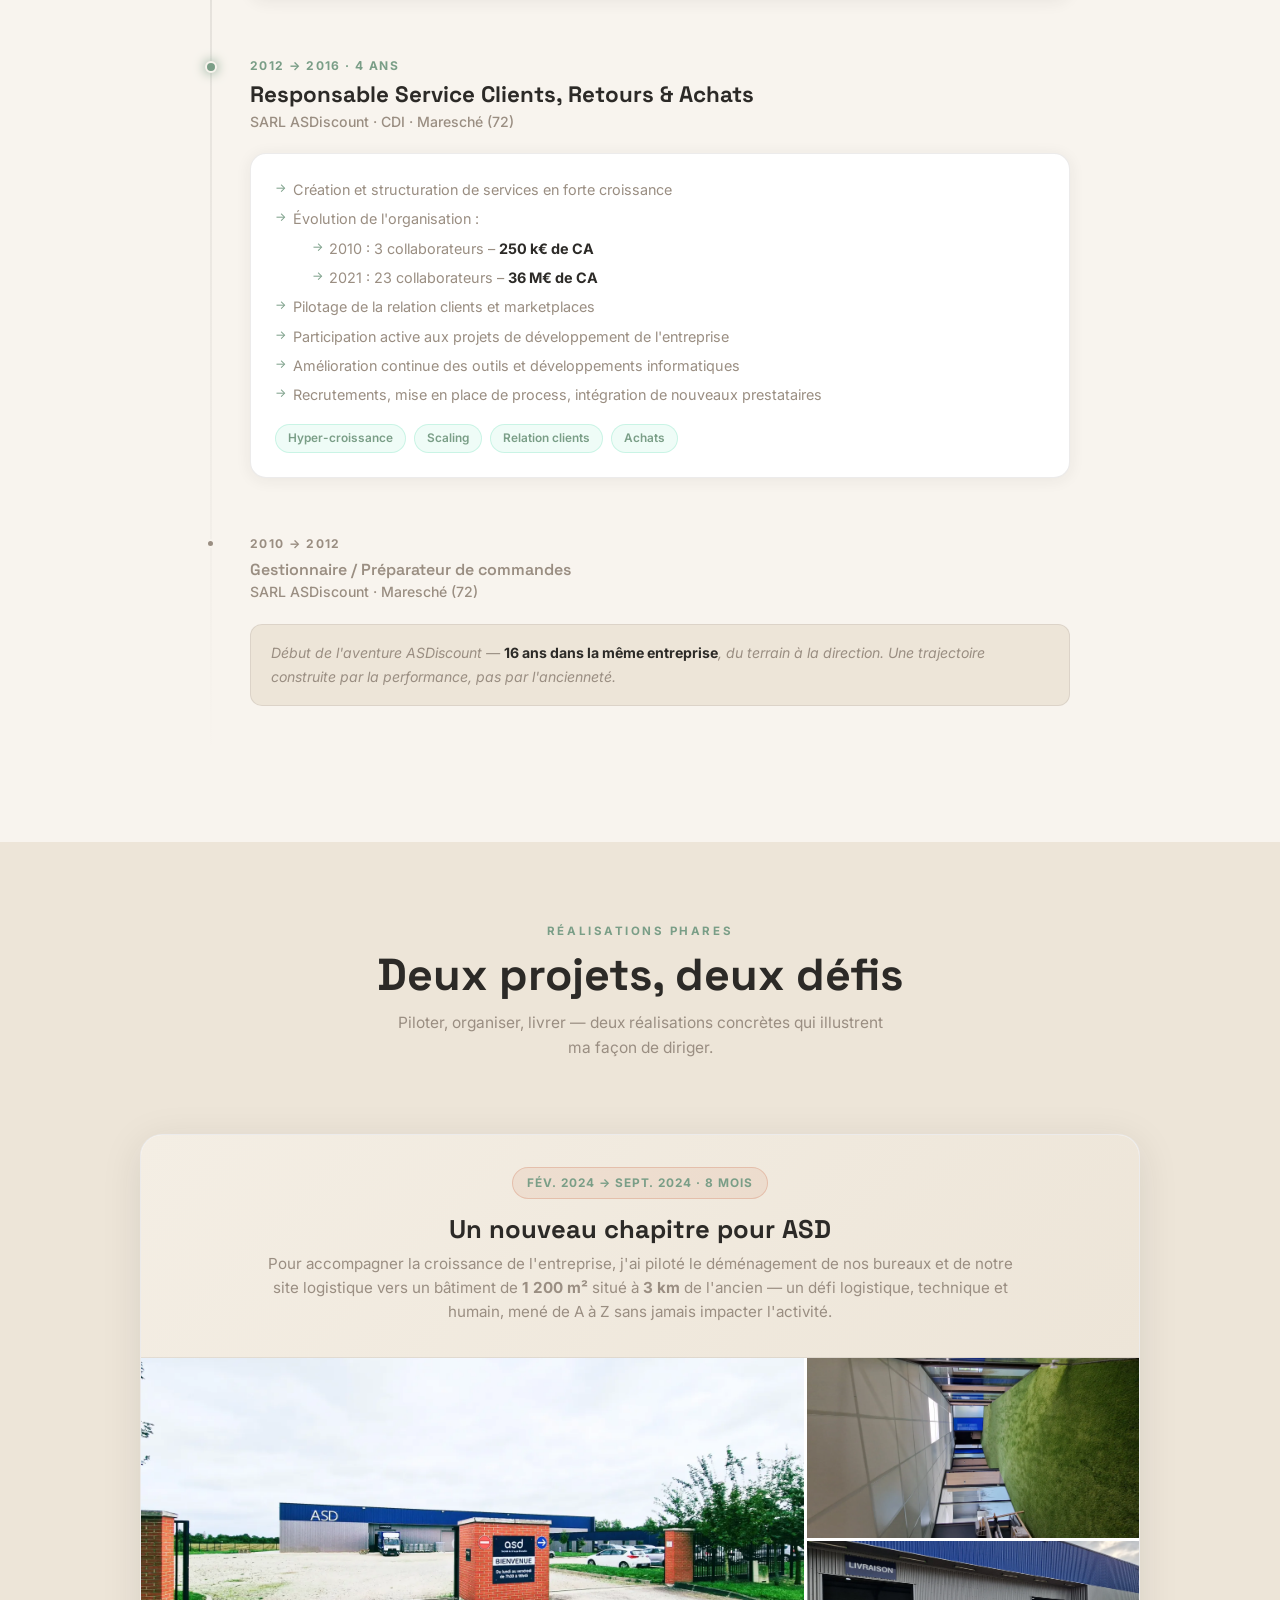
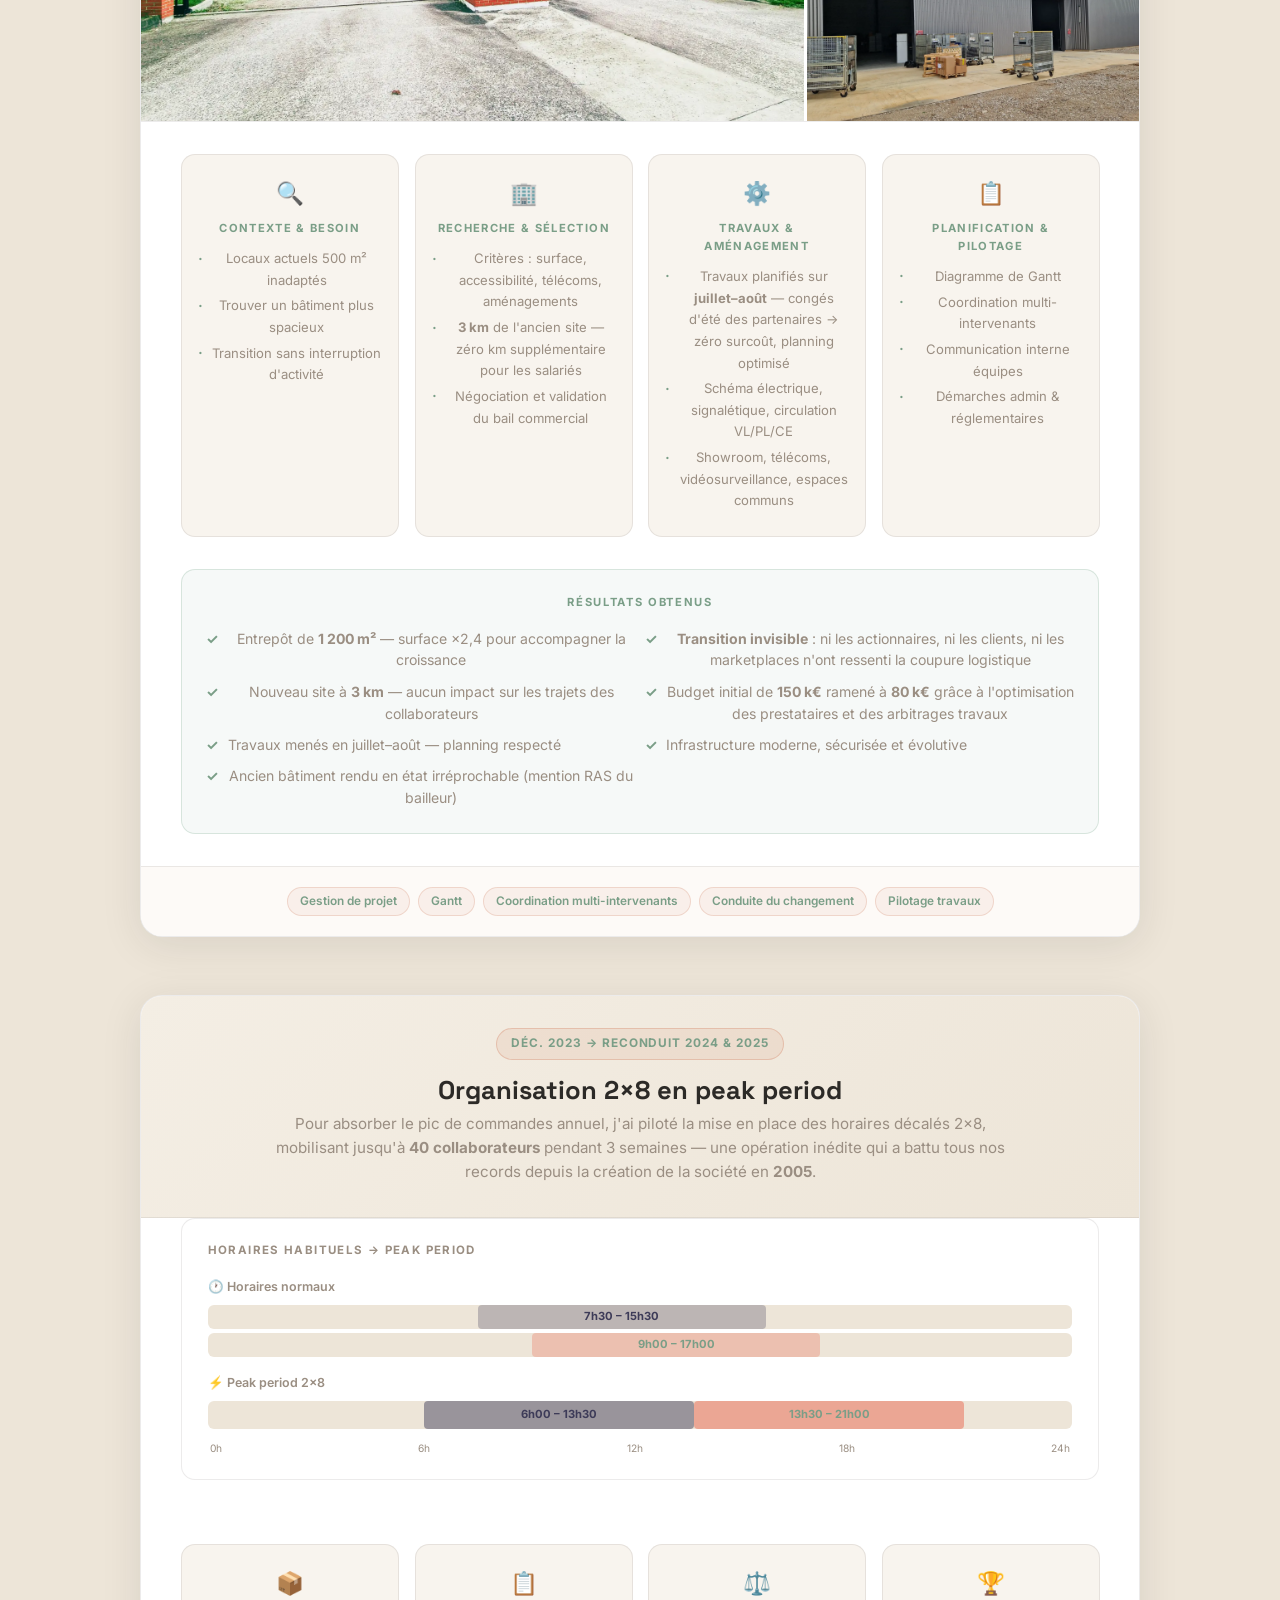
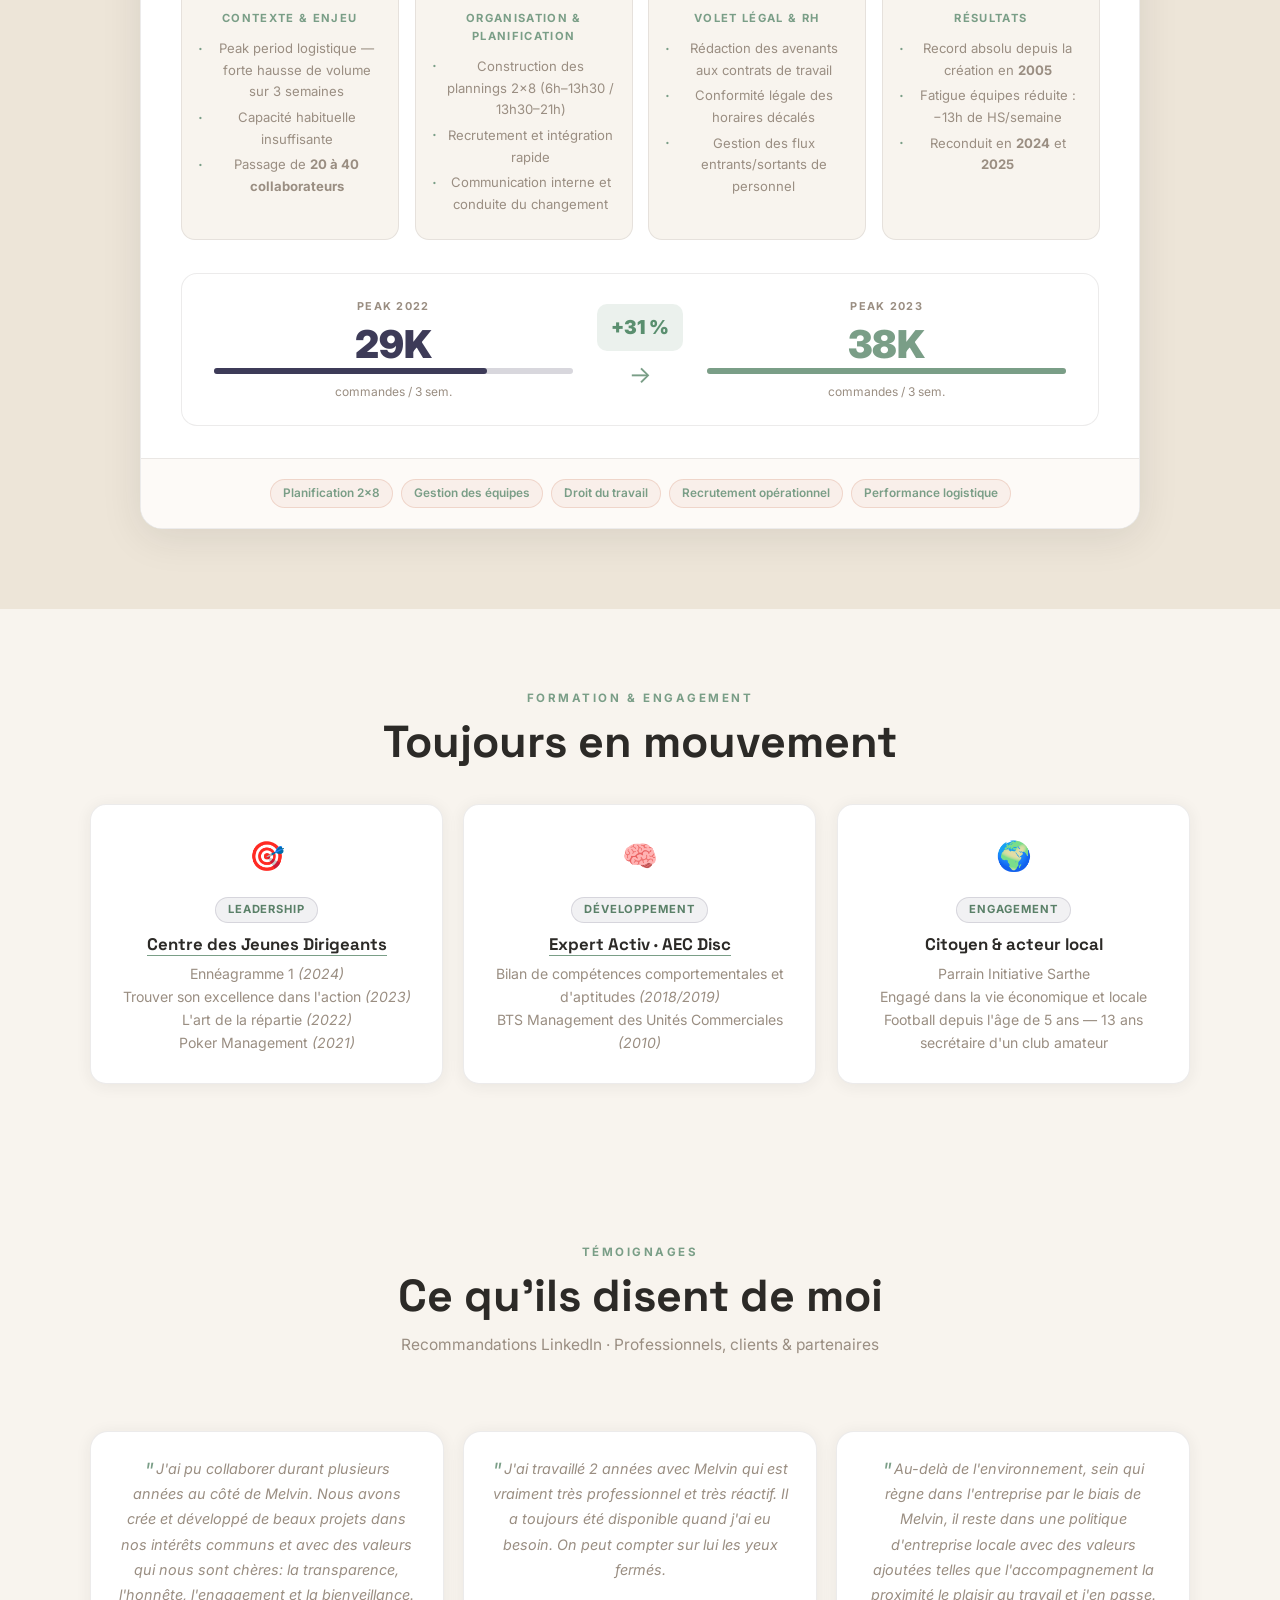
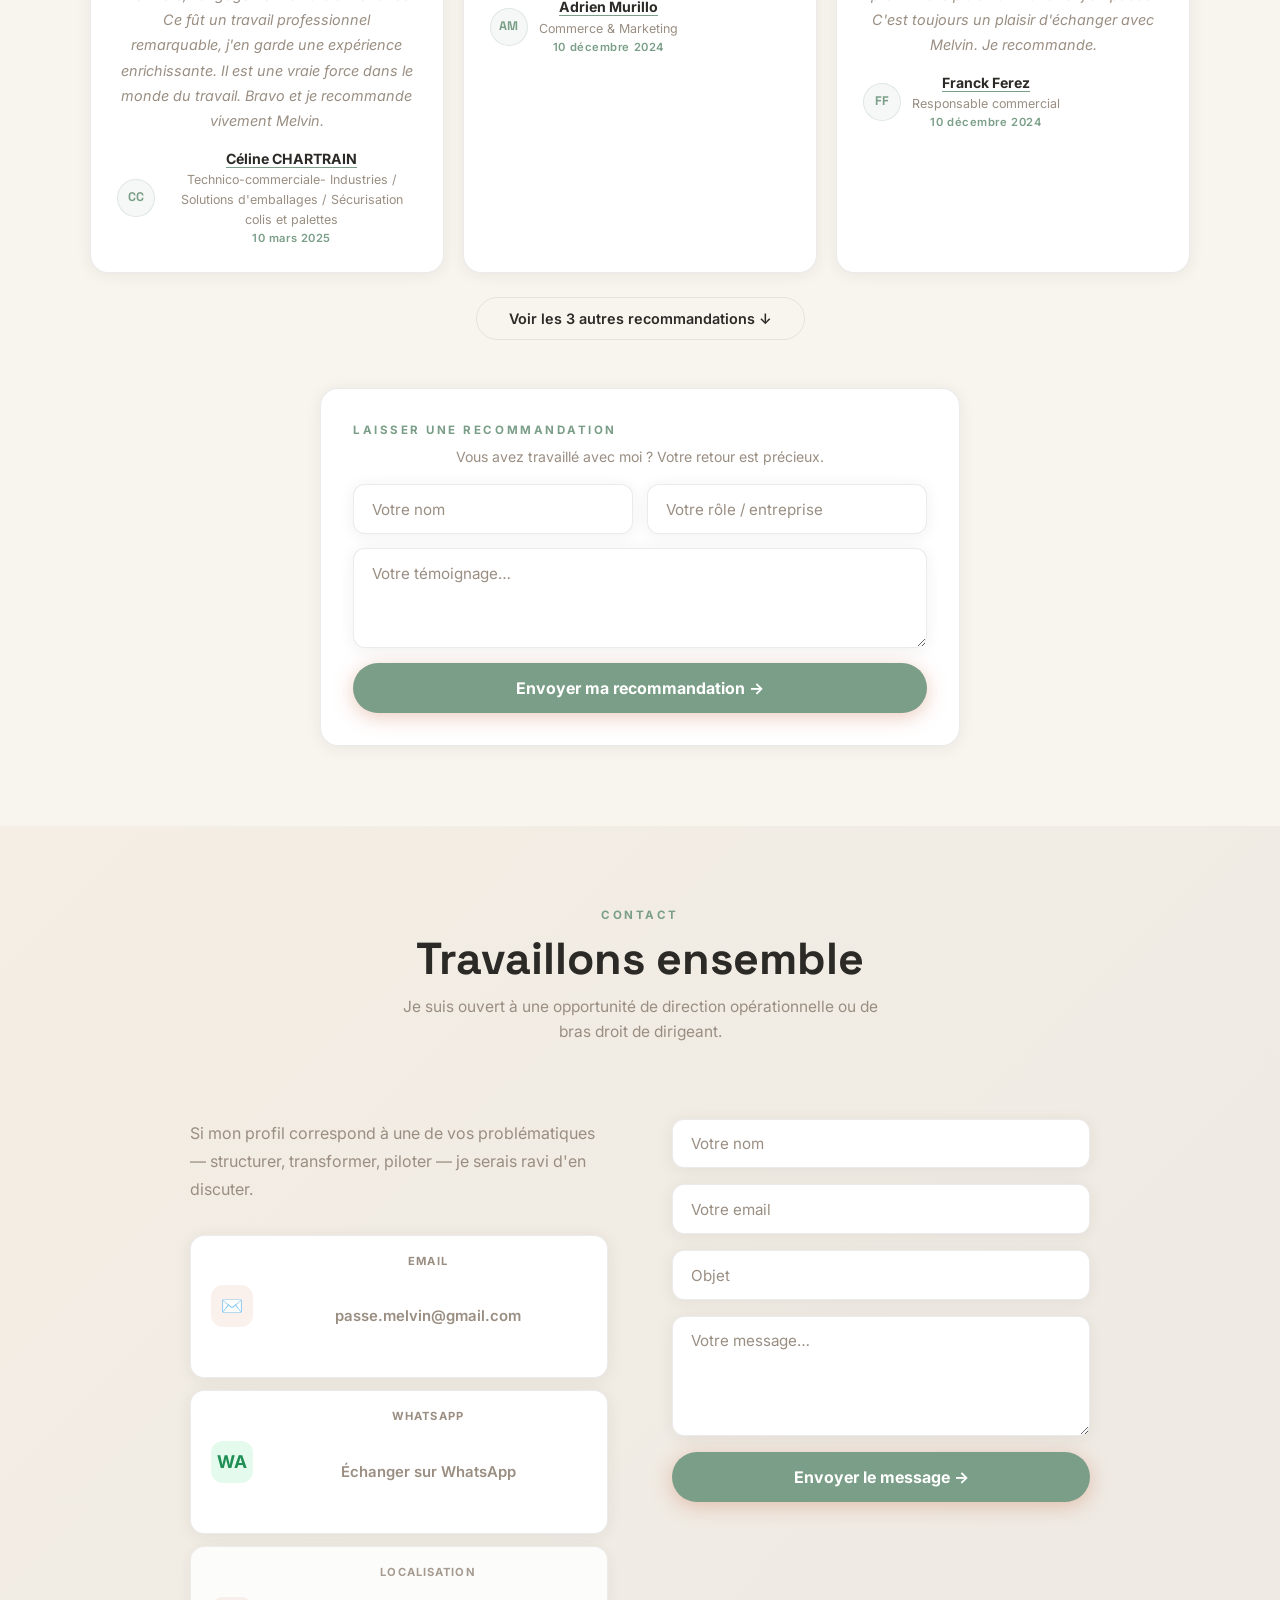
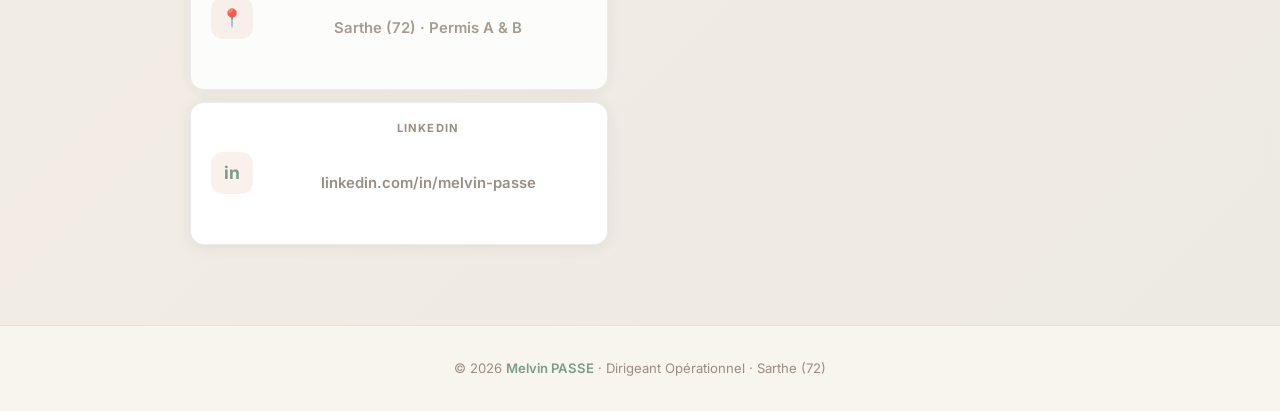
==== commit 04e1e4cc: "Ameliore le positionnement et les contacts du CV digital" ====
--- a/index.html
+++ b/index.html
@@ -276,12 +276,18 @@
 
     /* ─── PHOTOS PROFESSIONNELLES ─────────────────────────────────── */
     #situation { padding: 4.5rem 2rem; background: var(--surface); }
-    .situation-grid { max-width: 820px; margin: 0 auto; }
+    .situation-grid { max-width: 1100px; margin: 0 auto; display: grid; grid-template-columns: 1.15fr .85fr; gap: 1.5rem; align-items: stretch; }
     .situation-card { position: relative; min-height: 360px; overflow: hidden; border-radius: var(--radius); background: var(--surface2); box-shadow: var(--shadow); border: 1px solid var(--border); }
     .situation-card img { width: 100%; height: 100%; min-height: 360px; display: block; object-fit: cover; transition: transform .5s ease; }
     .situation-card:first-child img { object-position: center 35%; }
     .situation-card:hover img { transform: scale(1.04); }
     .situation-caption { position: absolute; left: 0; right: 0; bottom: 0; padding: 2.4rem 1.2rem 1rem; color: #fff; font-size: .86rem; font-weight: 700; background: linear-gradient(transparent, rgba(27,25,23,.82)); }
+    .situation-approach { padding: 2rem; border-radius: var(--radius); background: var(--surface2); box-shadow: var(--shadow); border: 1px solid var(--border); text-align: center; display: flex; flex-direction: column; justify-content: center; }
+    .situation-approach > p { color: var(--muted); line-height: 1.7; font-size: .94rem; margin-bottom: 1.35rem; }
+    .situation-principles { display: grid; gap: .8rem; }
+    .situation-principle { padding: .9rem 1rem; border-radius: 12px; background: var(--surface); border: 1px solid var(--border); }
+    .situation-principle strong { display: block; color: var(--text); margin-bottom: .25rem; }
+    .situation-principle span { color: var(--muted); font-size: .84rem; line-height: 1.5; }
 
     /* ─── GLOBALS SECTIONS ────────────────────────────────────────── */
     .section-wrap { max-width: 1100px; margin: 0 auto; }
@@ -972,6 +978,7 @@
       .profil-inner { grid-template-columns: 1fr; }
       .formation-grid { grid-template-columns: 1fr; }
       .contact-inner { grid-template-columns: 1fr; }
+      .situation-grid { grid-template-columns: 1fr; }
       nav { padding: .75rem 1rem; }
       .nav-toggle { display: inline-grid; place-items: center; order: 2; }
       .nav-cta { order: 1; margin-left: auto; margin-right: .65rem; }
@@ -1135,7 +1142,7 @@
         <div class="hero-typewriter" id="tw-container">Je <span class="tw-word" id="tw-target">structure.</span></div>
         <p class="hero-desc">
           <strong>Dirigeant opérationnel, capable de structurer, transformer et manager humainement.</strong><br>
-          J'interviens sur la structuration et la transformation d'activités en environnement exigeant, avec une approche alliant performance opérationnelle et management humain.
+          Mon parcours associe pilotage global, amélioration des organisations et management d'équipes pluridisciplinaires, avec une attention constante portée à la performance, à la maîtrise des risques et aux conditions de travail.
         </p>
         <div class="hero-ctas">
           <a href="#contact" class="btn-primary">Me contacter</a>
@@ -1196,7 +1203,7 @@
         <div class="perso-card" style="grid-column: span 3;">
           <div class="perso-card-icon">🤝</div>
           <p class="perso-card-title">Engagement · <a href="https://www.linkedin.com/company/cjd-le-mans" target="_blank" rel="noopener" style="display:inline-flex; align-items:center; vertical-align:middle; text-decoration:none;"><img src="logo-CJD-Le-Mans- sans fond.png" alt="CJD Le Mans" class="cjd-logo"></a></p>
-          <p class="perso-card-text">Membre du Centre des Jeunes Dirigeants du Mans depuis <strong>2020</strong>.</p>
+          <p class="perso-card-text">Membre du Centre des Jeunes Dirigeants du Mans de <strong>2020 à 2026</strong>.</p>
           <p class="perso-card-text" style="margin-top:.4rem; font-style:italic;">Un réseau d'entrepreneurs engagés, partageant les mêmes valeurs humaines et de responsabilité.</p>
         </div>
 
@@ -1223,7 +1230,13 @@
           J'ai structuré et accompagné des équipes comptant <strong style="color:var(--accent2);">jusqu'à 40 collaborateurs</strong>, piloté des investissements Capex, négocié des contrats représentant jusqu'à <strong style="color:var(--accent2);">1,5 M€</strong> et conduit des transformations dans des environnements marqués par la croissance, la saisonnalité et des contraintes multiples.
         </p>
         <p>
-          Ce qui me motive, ce sont les environnements dynamiques où <strong style="color:var(--green);">la performance, l'humain et la vision d'ensemble</strong> doivent avancer ensemble. J'aime rendre les organisations plus simples et plus efficaces, gagner du temps, maîtriser les coûts, supprimer les tâches inutiles et améliorer concrètement les conditions de travail.
+          <strong style="color:var(--green);">Manager humainement</strong>, c'est pour moi rester proche du terrain, écouter les professionnels et donner du sens aux décisions. Je veille à créer un cadre clair, exigeant et équitable, dans lequel chacun comprend son rôle, dispose des moyens nécessaires et peut progresser. La performance est durable lorsqu'elle améliore à la fois le fonctionnement de l'organisation, la qualité du service et les conditions de travail.
+        </p>
+        <p>
+          J'intègre également <strong style="color:var(--accent2);">la prévention des risques</strong> au pilotage quotidien : sécurité des personnes, continuité d'activité, fiabilité des processus, maîtrise des engagements et anticipation des situations sensibles. Mon approche consiste à identifier les fragilités en amont, clarifier les responsabilités et construire avec les équipes des réponses simples, comprises et applicables.
+        </p>
+        <p>
+          Ce qui me motive, ce sont les environnements dynamiques où <strong style="color:var(--green);">l'opérationnel, la stratégie et l'humain</strong> doivent avancer ensemble. J'aime rendre les organisations plus simples et plus efficaces, gagner du temps, maîtriser les coûts et supprimer les tâches inutiles afin de concentrer l'énergie sur ce qui crée réellement de la valeur.
         </p>
         <p style="margin-top:1rem; padding:.9rem 1.2rem; background:var(--coral-bg); border-left:3px solid var(--accent); border-radius:0 10px 10px 0;">
           Je recherche aujourd'hui un rôle de <strong style="color:var(--accent);">directeur ou de bras droit</strong> dans lequel je pourrai mobiliser cette expérience pluridisciplinaire pour <strong style="color:var(--accent);">structurer, piloter, transformer et faire progresser</strong> une organisation.
@@ -1268,12 +1281,29 @@
   <section id="situation">
     <p class="section-label">Au-delà du titre</p>
     <h2 class="section-title fade-in">Une direction au contact du terrain</h2>
-    <p class="section-sub fade-in">Écouter, décider, faire avancer les équipes : une posture de dirigeant présente dans l'action.</p>
+    <p class="section-sub fade-in">Être présent sans se substituer aux équipes : comprendre les réalités, donner un cap et créer les conditions pour bien travailler.</p>
     <div class="situation-grid">
       <figure class="situation-card fade-in">
         <img src="photos/cv-management.webp" width="1600" height="1289" alt="Melvin PASSE en échange professionnel" loading="lazy" decoding="async">
         <figcaption class="situation-caption">Management de proximité & écoute</figcaption>
       </figure>
+      <div class="situation-approach fade-in">
+        <p>Je ne conçois pas la direction à distance du terrain. La proximité permet de comprendre les contraintes, de détecter les signaux faibles et de prendre des décisions réalistes, sans perdre la vision d'ensemble.</p>
+        <div class="situation-principles">
+          <div class="situation-principle">
+            <strong>Écouter pour comprendre</strong>
+            <span>Croiser les échanges, les données et les réalités du terrain avant d'agir.</span>
+          </div>
+          <div class="situation-principle">
+            <strong>Décider et expliquer</strong>
+            <span>Arbitrer, fixer les priorités et rendre les responsabilités compréhensibles.</span>
+          </div>
+          <div class="situation-principle">
+            <strong>Faire progresser collectivement</strong>
+            <span>Donner de l'autonomie, accompagner les équipes et améliorer durablement l'organisation.</span>
+          </div>
+        </div>
+      </div>
     </div>
   </section>
 
@@ -1838,6 +1868,13 @@
               <p class="value">passe.melvin@gmail.com</p>
             </div>
           </a>
+          <a href="https://wa.me/33682149159?text=Bonjour%20Melvin%2C%20je%20vous%20contacte%20apr%C3%A8s%20avoir%20consult%C3%A9%20votre%20CV%20digital." target="_blank" rel="noopener" class="contact-link" aria-label="Contacter Melvin PASSE sur WhatsApp">
+            <div class="icon" style="color:#1f8f55; background:rgba(37,211,102,.12);">WA</div>
+            <div class="info">
+              <p class="label">WhatsApp</p>
+              <p class="value">Échanger sur WhatsApp</p>
+            </div>
+          </a>
           <div class="contact-link" style="cursor:default; pointer-events:none; opacity:.85;">
             <div class="icon">📍</div>
             <div class="info">
@@ -1857,6 +1894,8 @@
 
       <div class="contact-form-wrap fade-in">
         <form class="contact-form" onsubmit="handleForm(event)" action="https://formspree.io/f/maqaawoa" method="POST">
+          <input type="hidden" name="_subject" value="Nouveau contact — CV digital Melvin PASSE" />
+          <input type="hidden" name="type" value="contact-cv-digital" />
           <input class="form-field" type="text" name="nom" placeholder="Votre nom" aria-label="Votre nom" autocomplete="name" required />
           <input class="form-field" type="email" name="email" placeholder="Votre email" aria-label="Votre adresse email" autocomplete="email" required />
           <input class="form-field" type="text" name="objet" placeholder="Objet" aria-label="Objet du message" />
@@ -1992,7 +2031,7 @@
       const data = new FormData(e.target);
       btn.textContent = 'Envoi en cours…';
       btn.disabled = true;
-      fetch('https://formspree.io/f/maqaawoa', {
+      fetch(e.target.action, {
         method: 'POST',
         body: data,
         headers: { 'Accept': 'application/json' }
